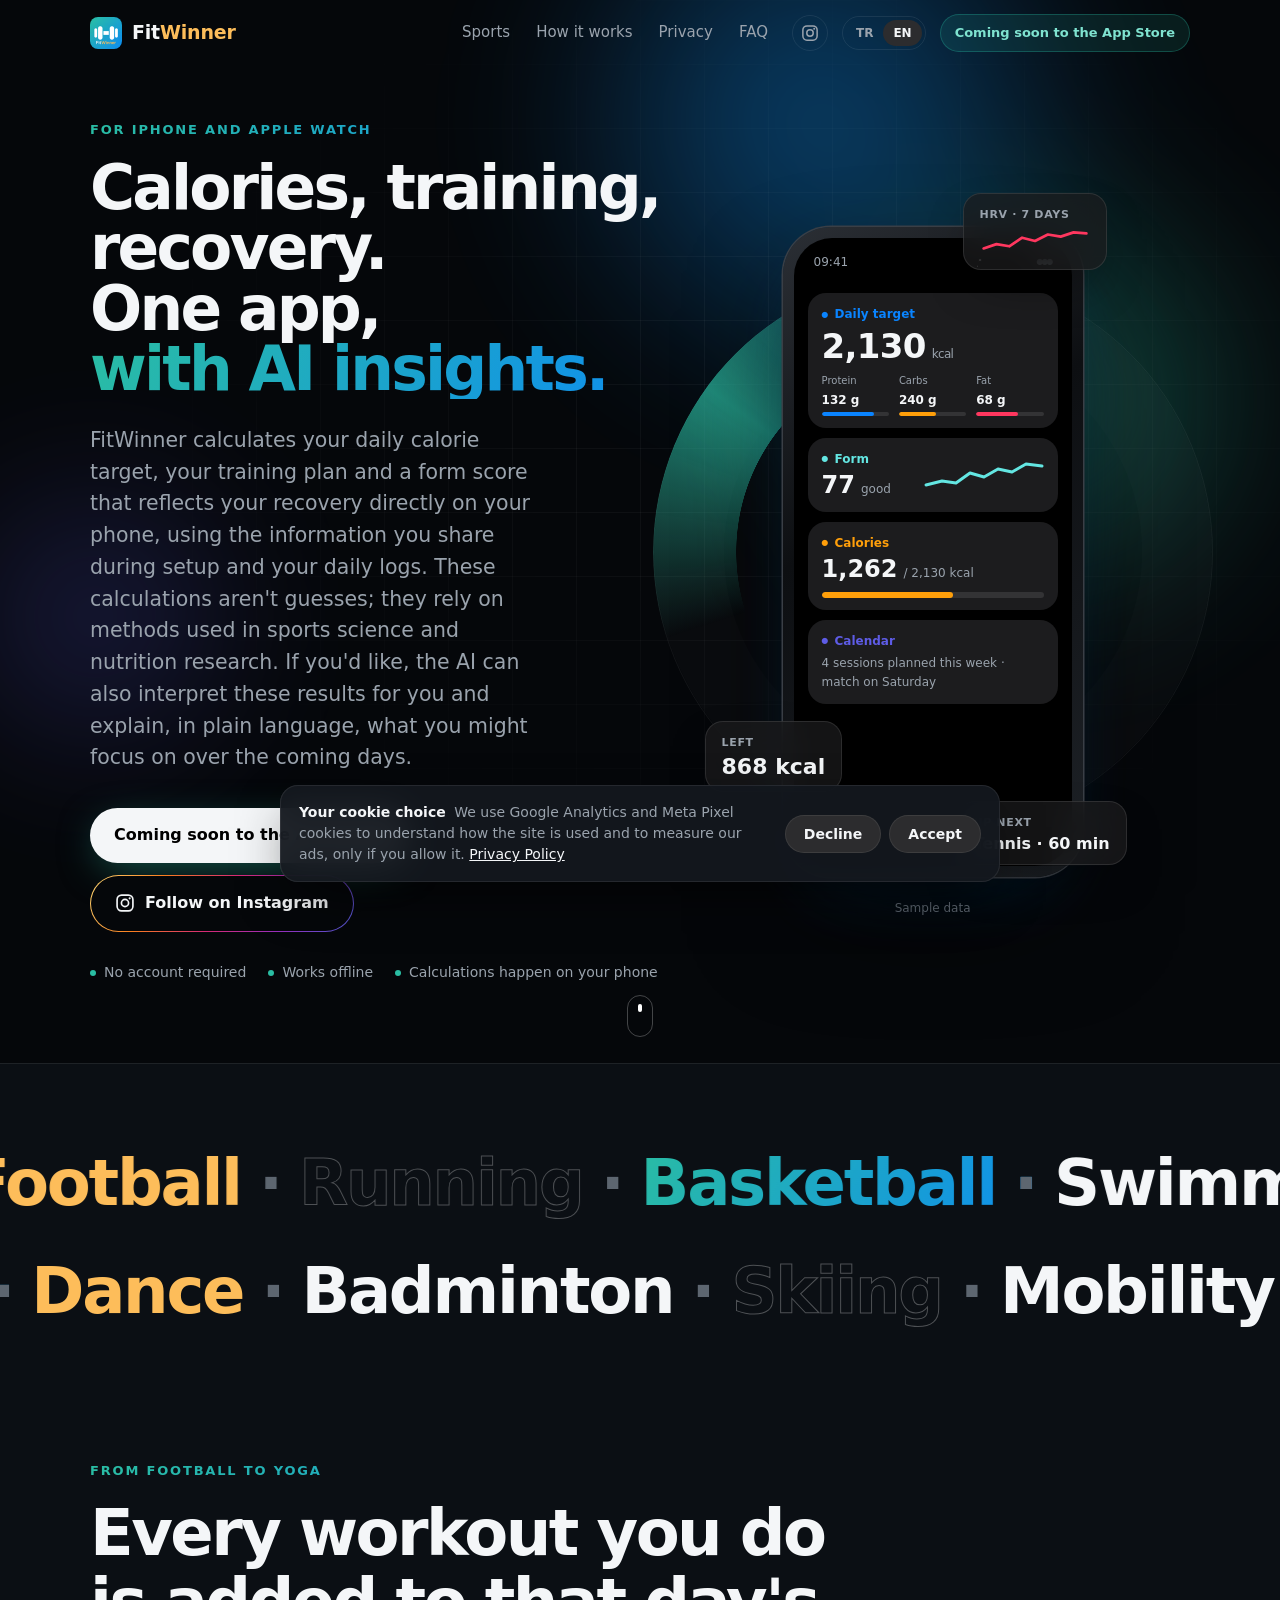
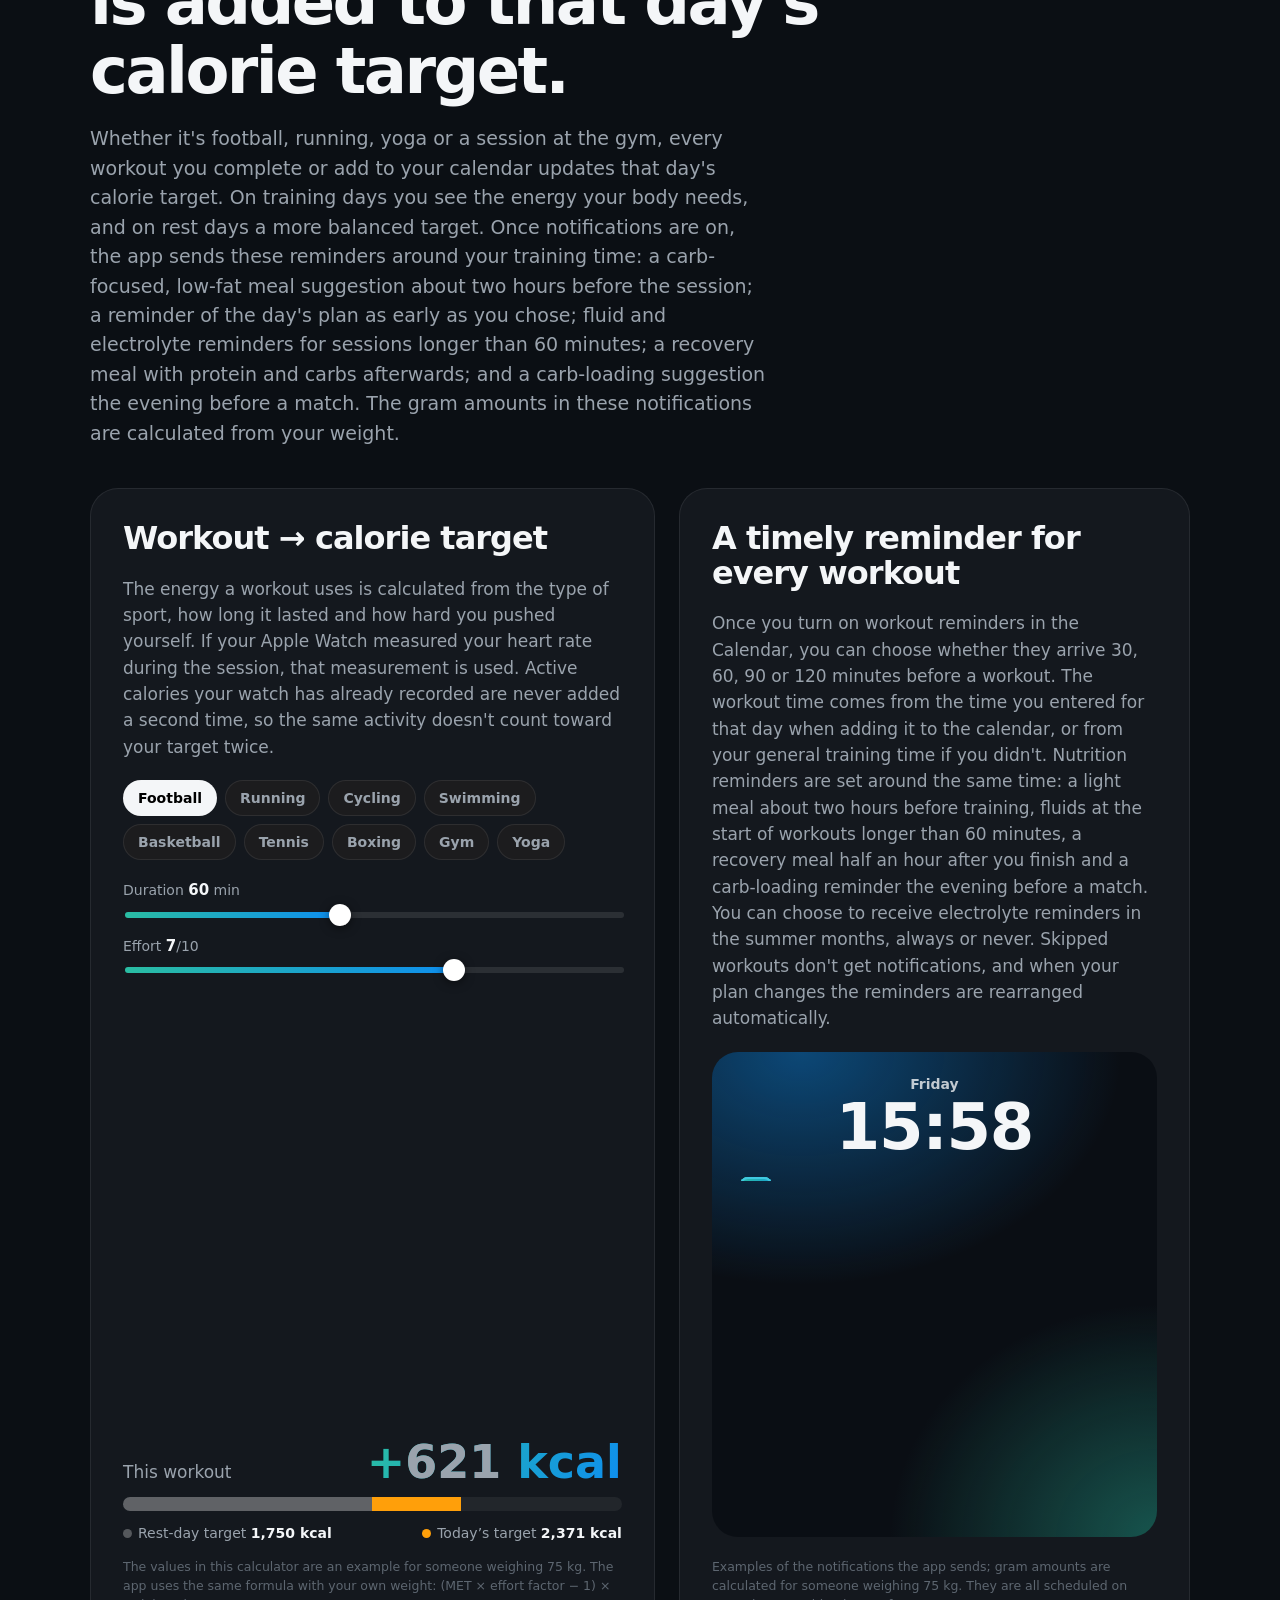
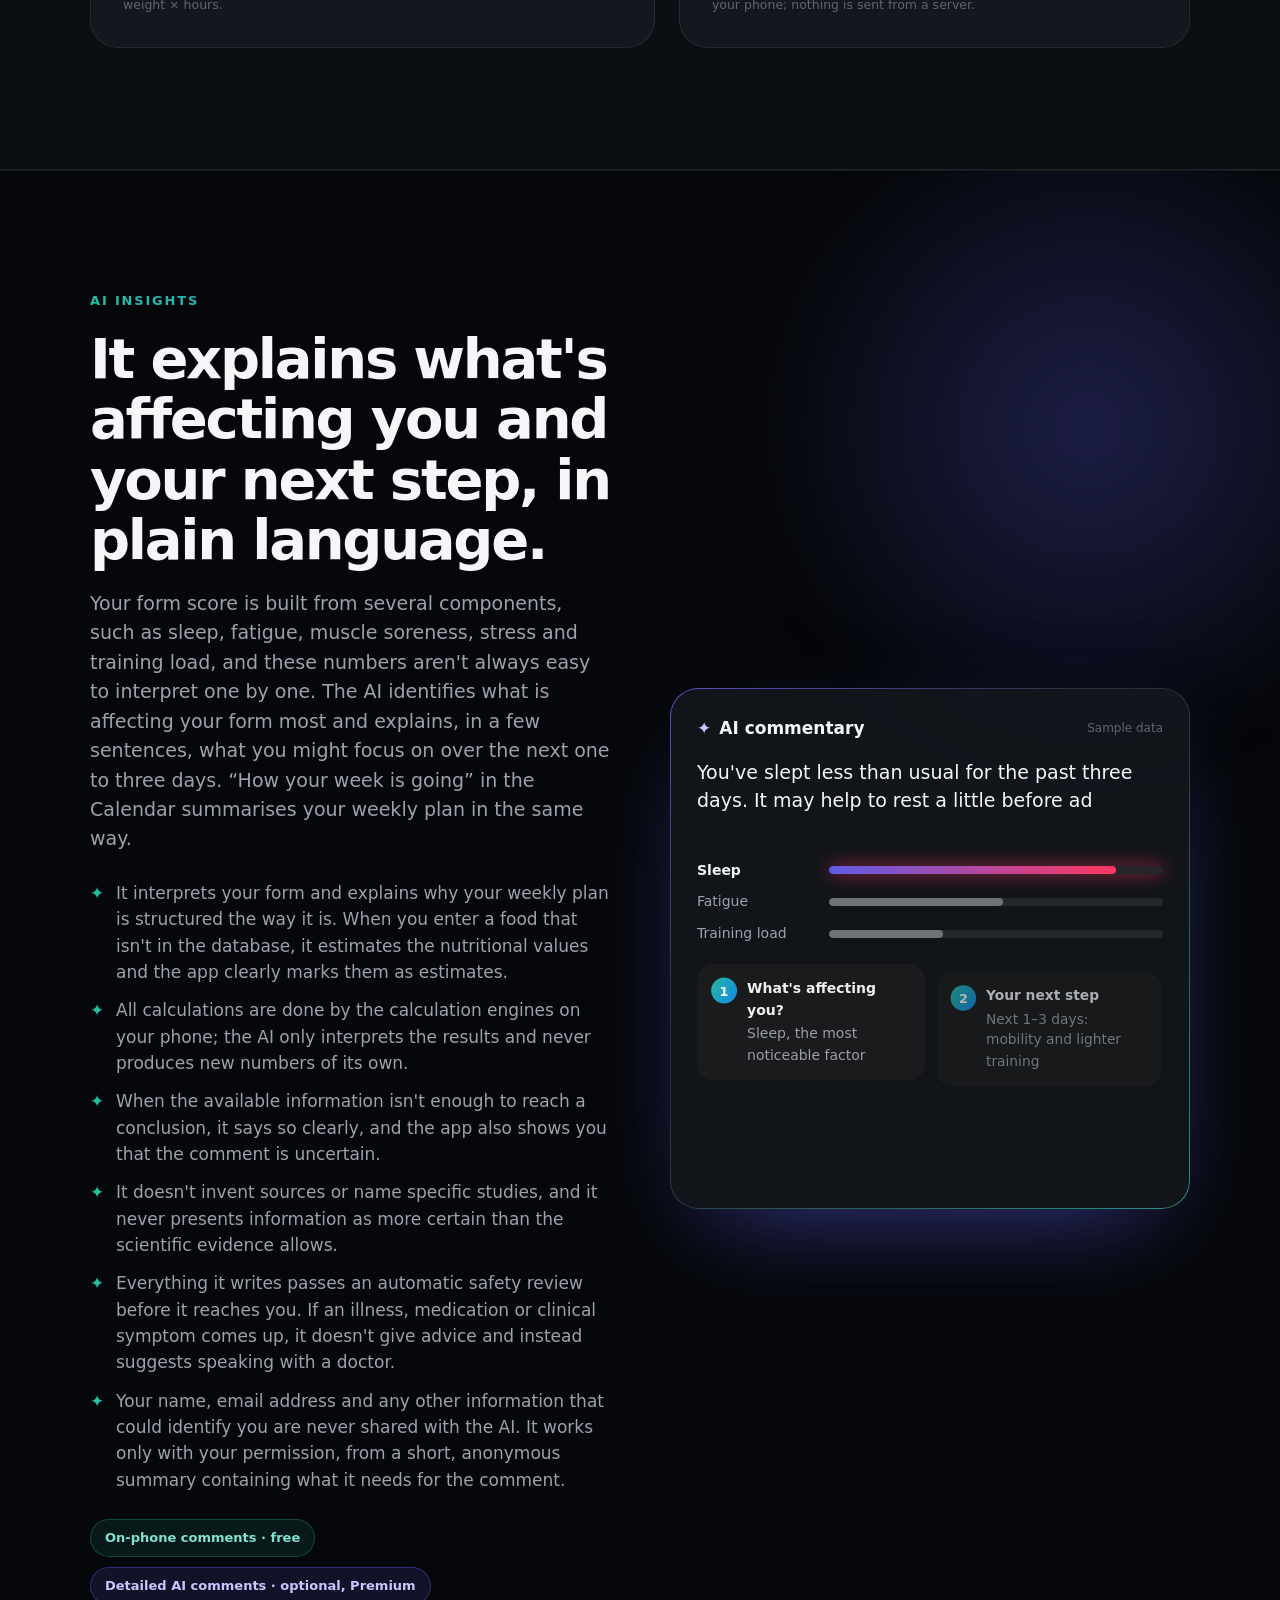
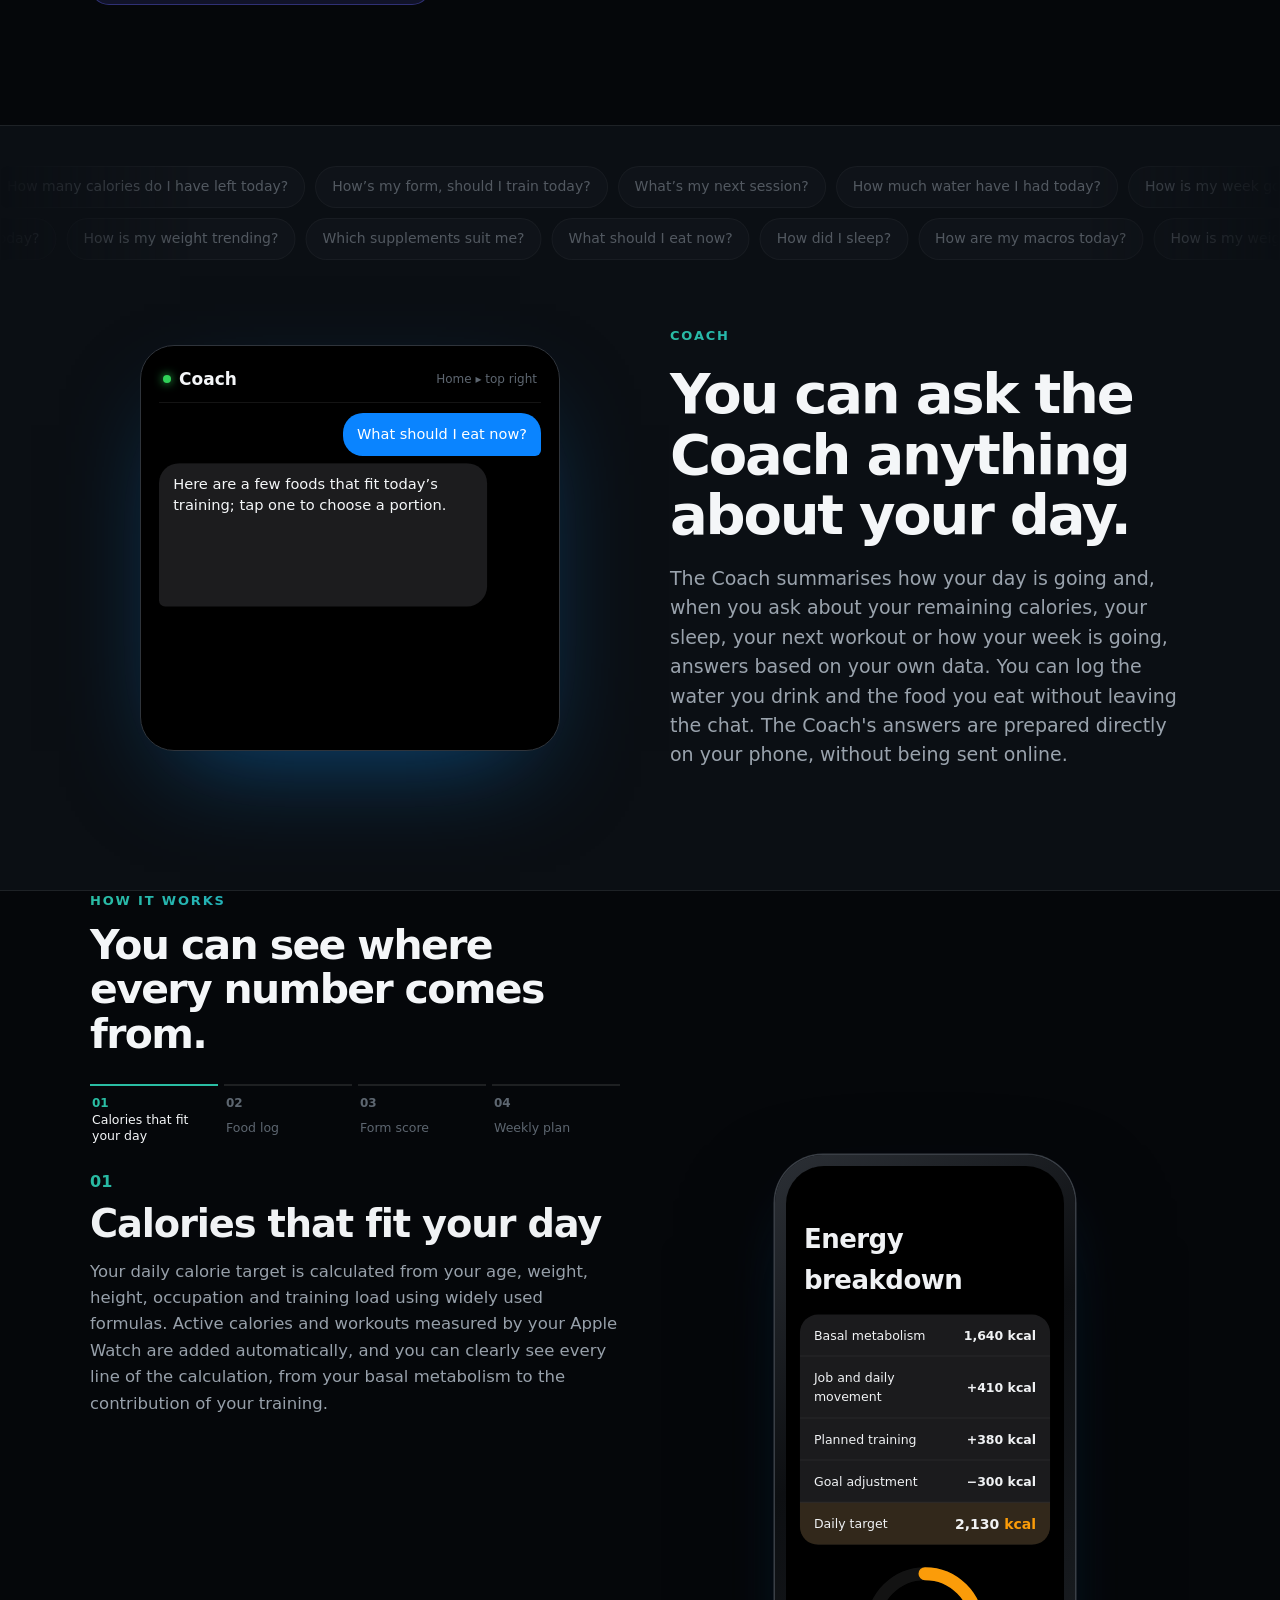
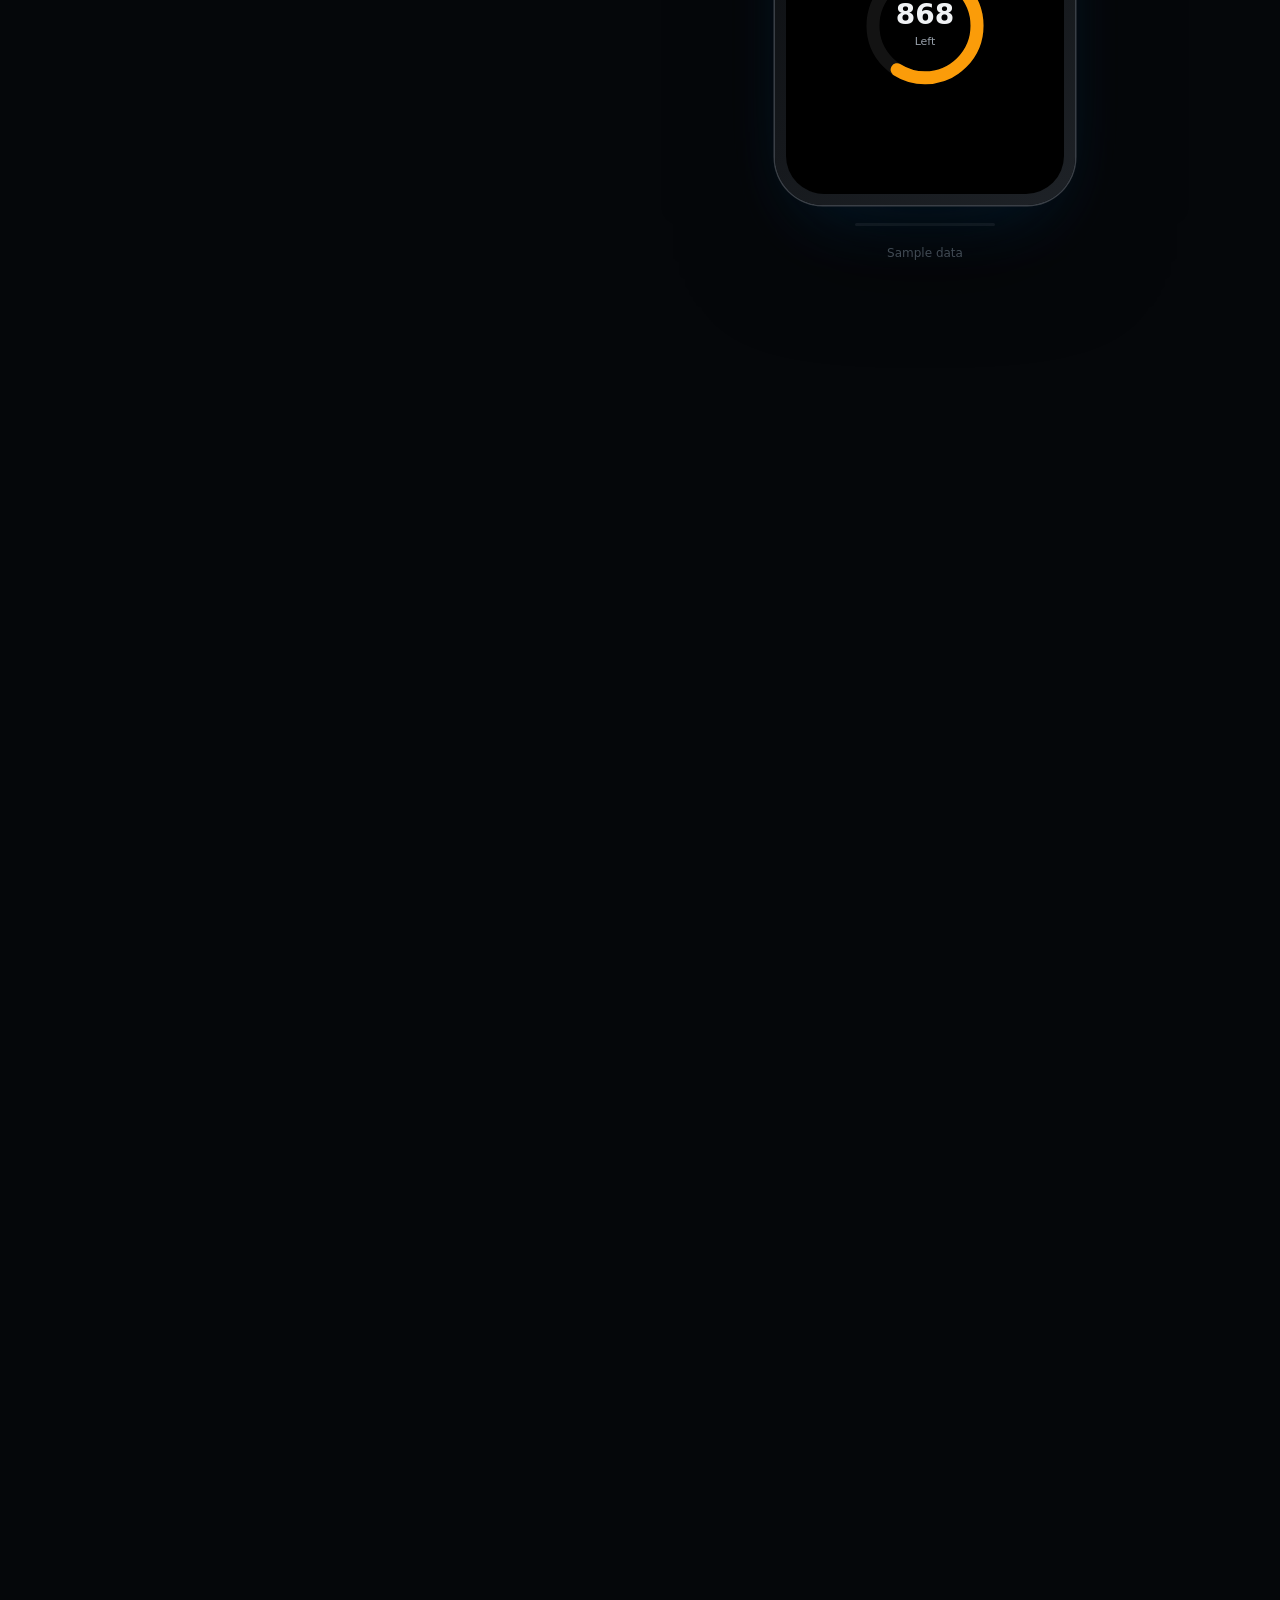
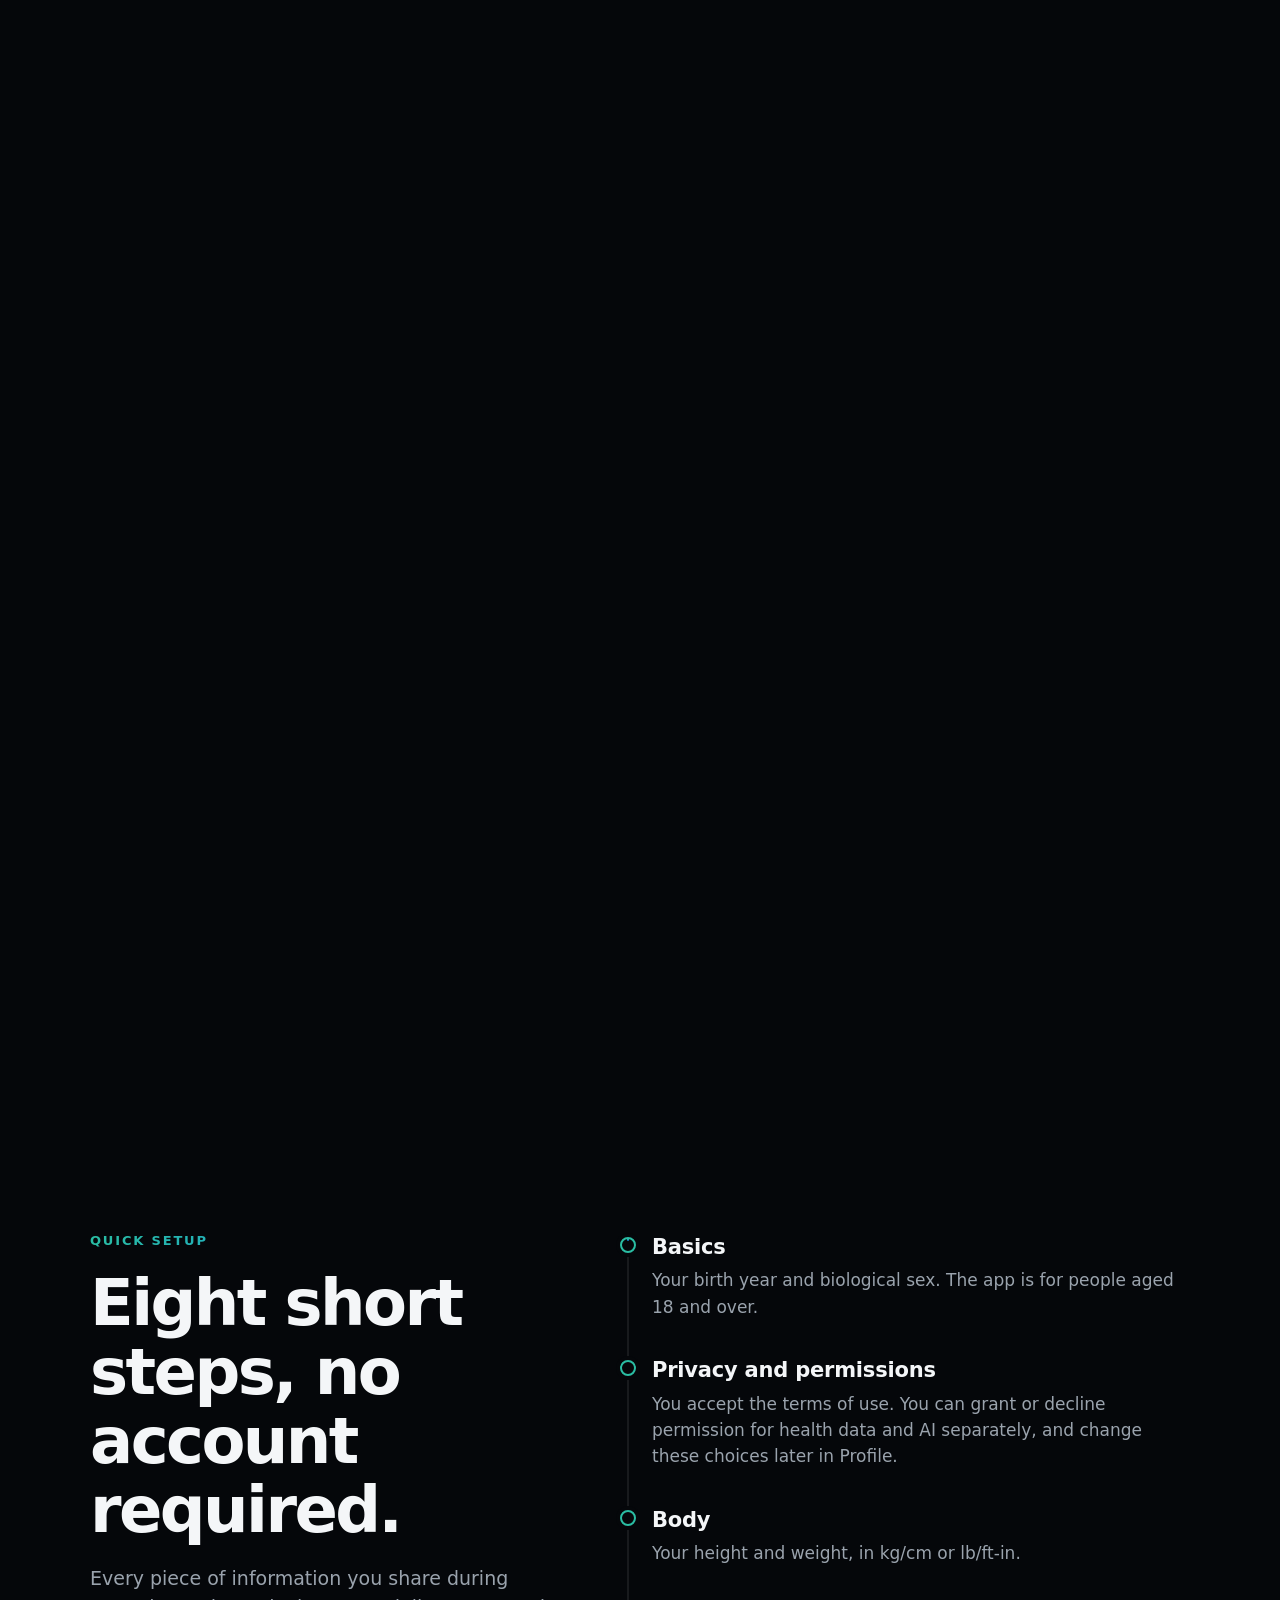
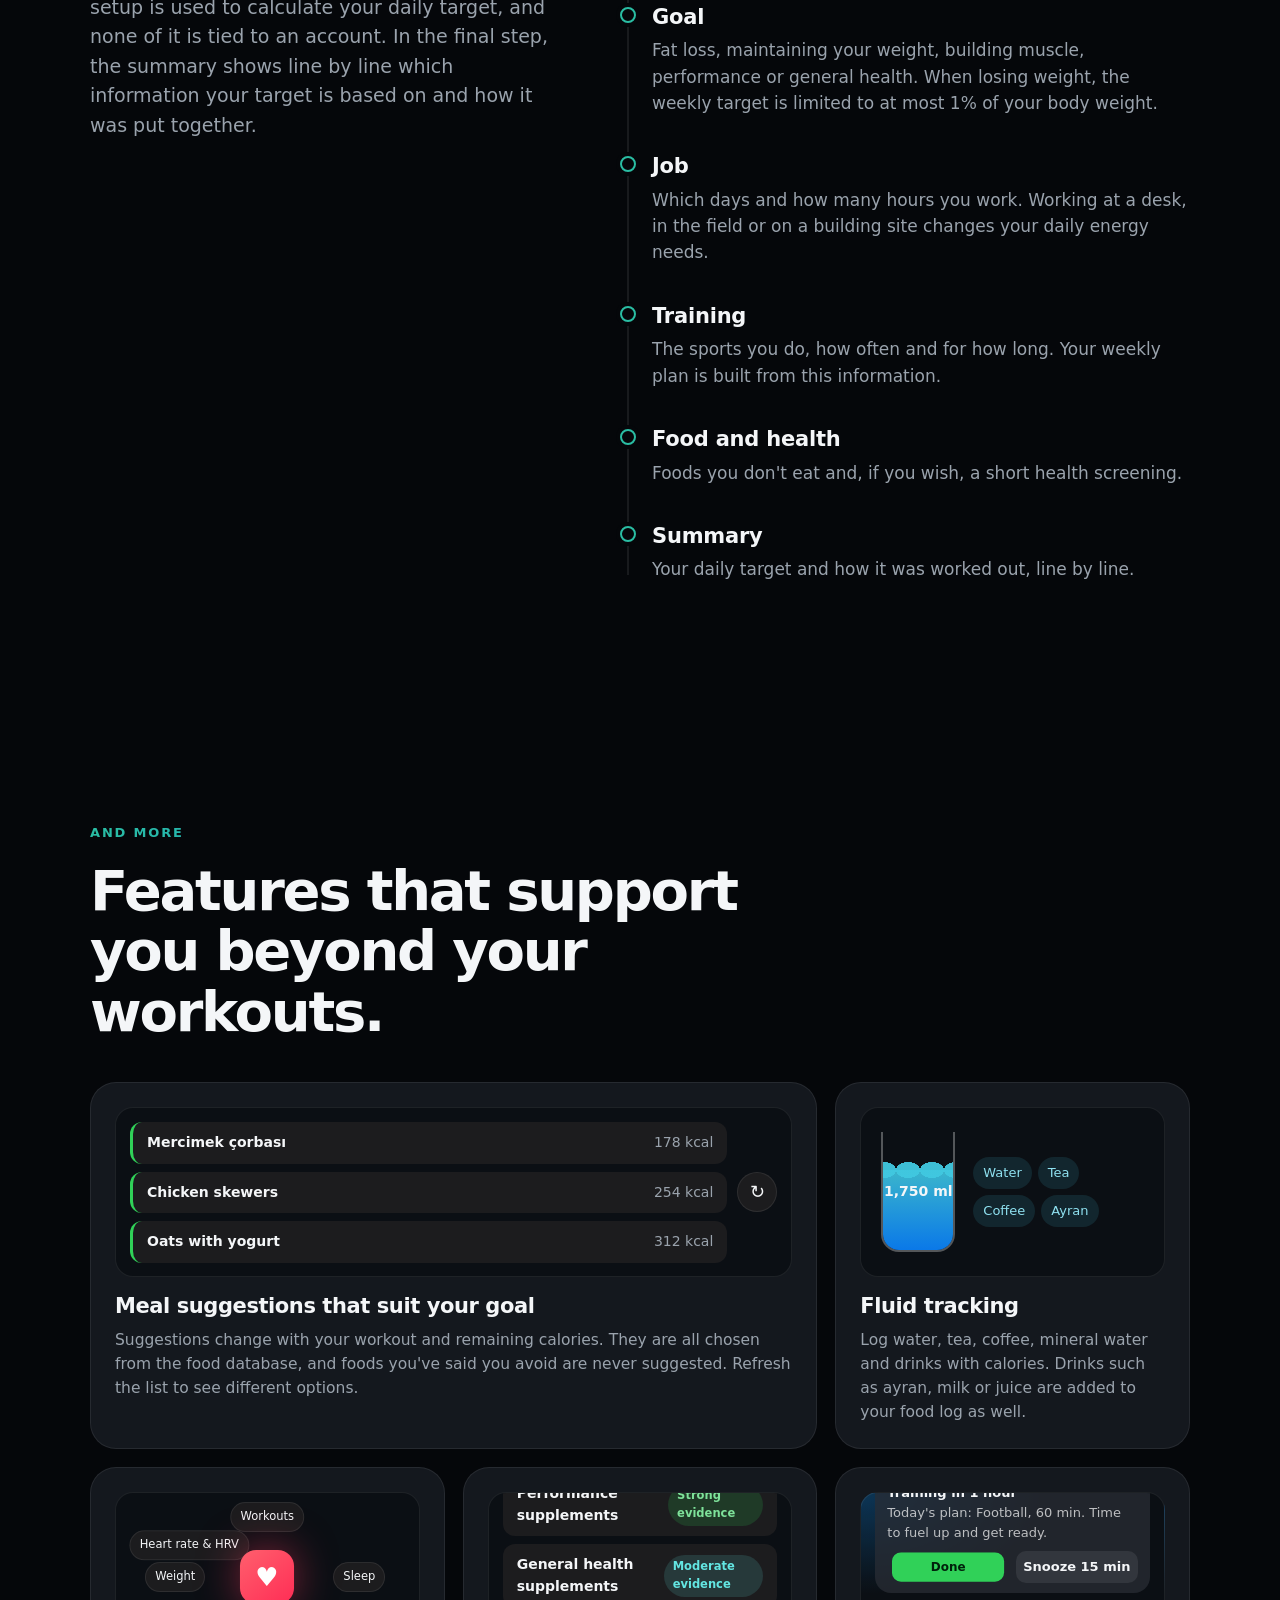
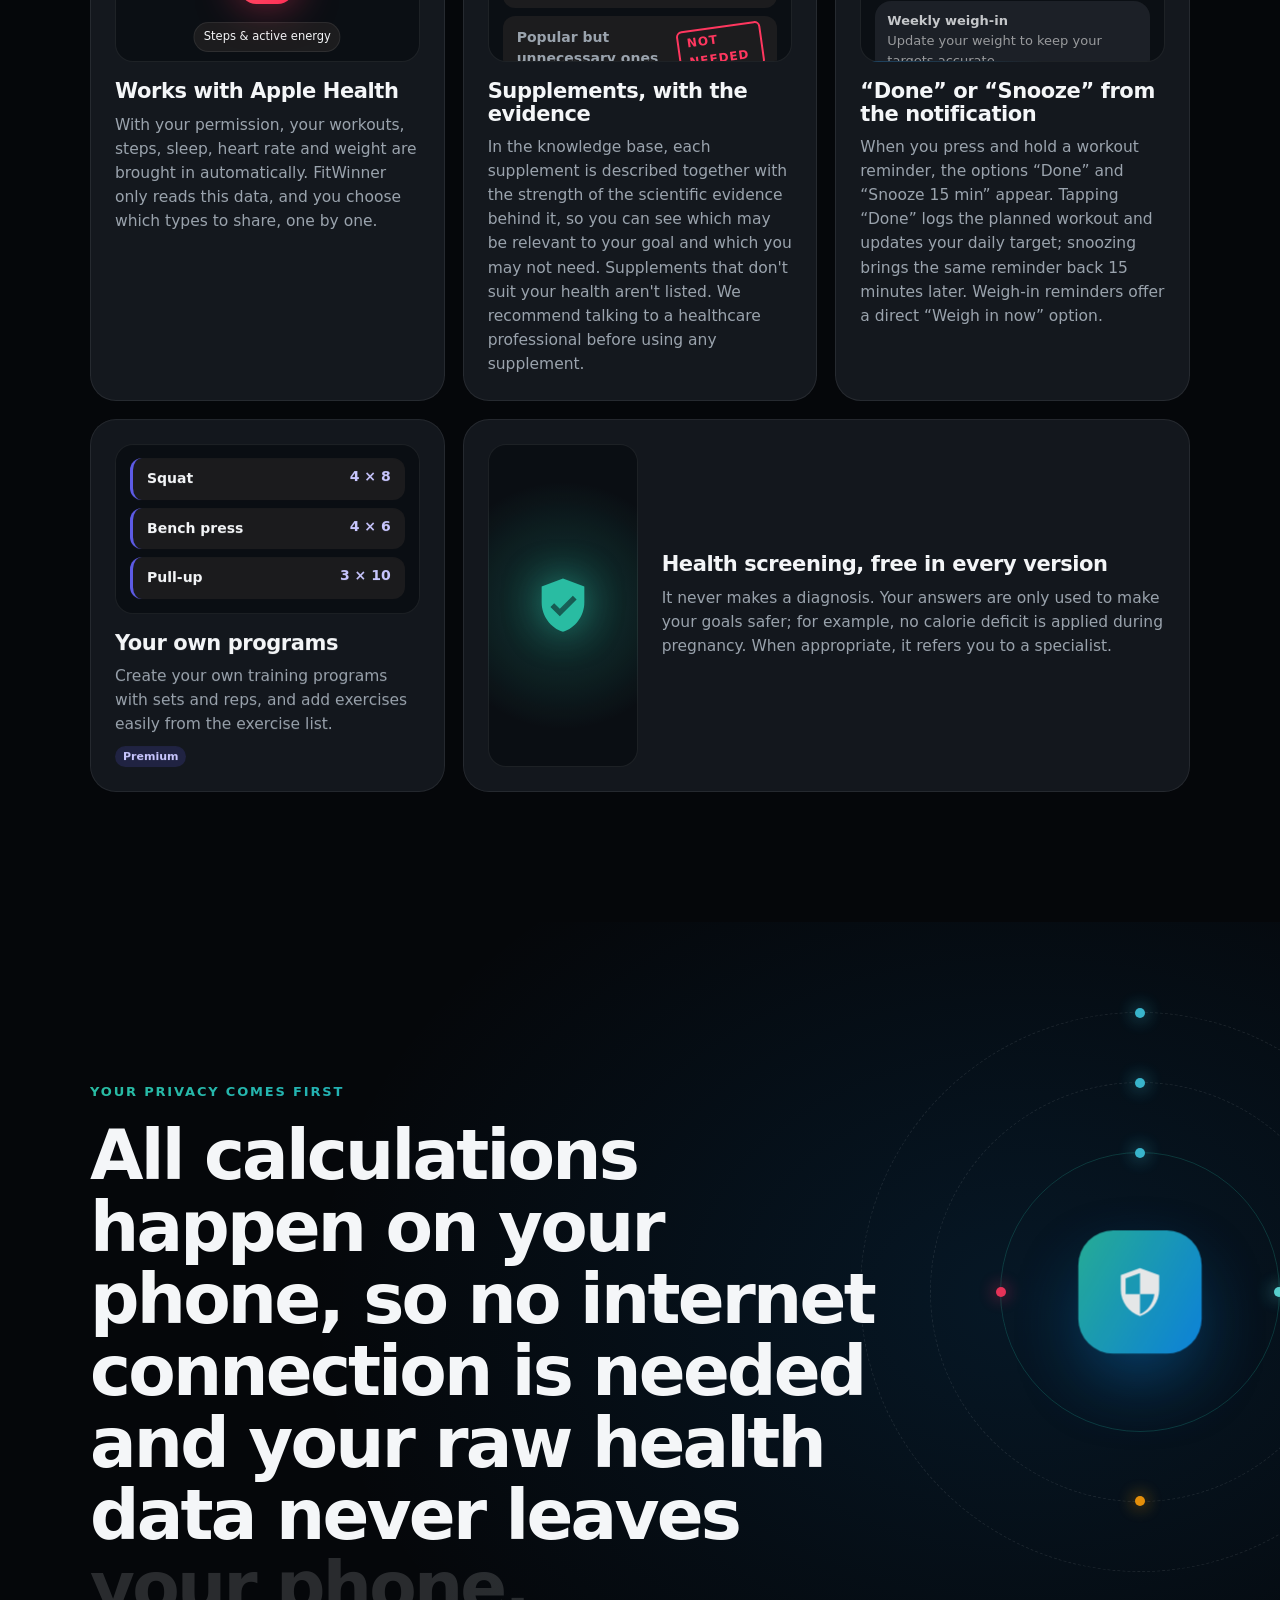
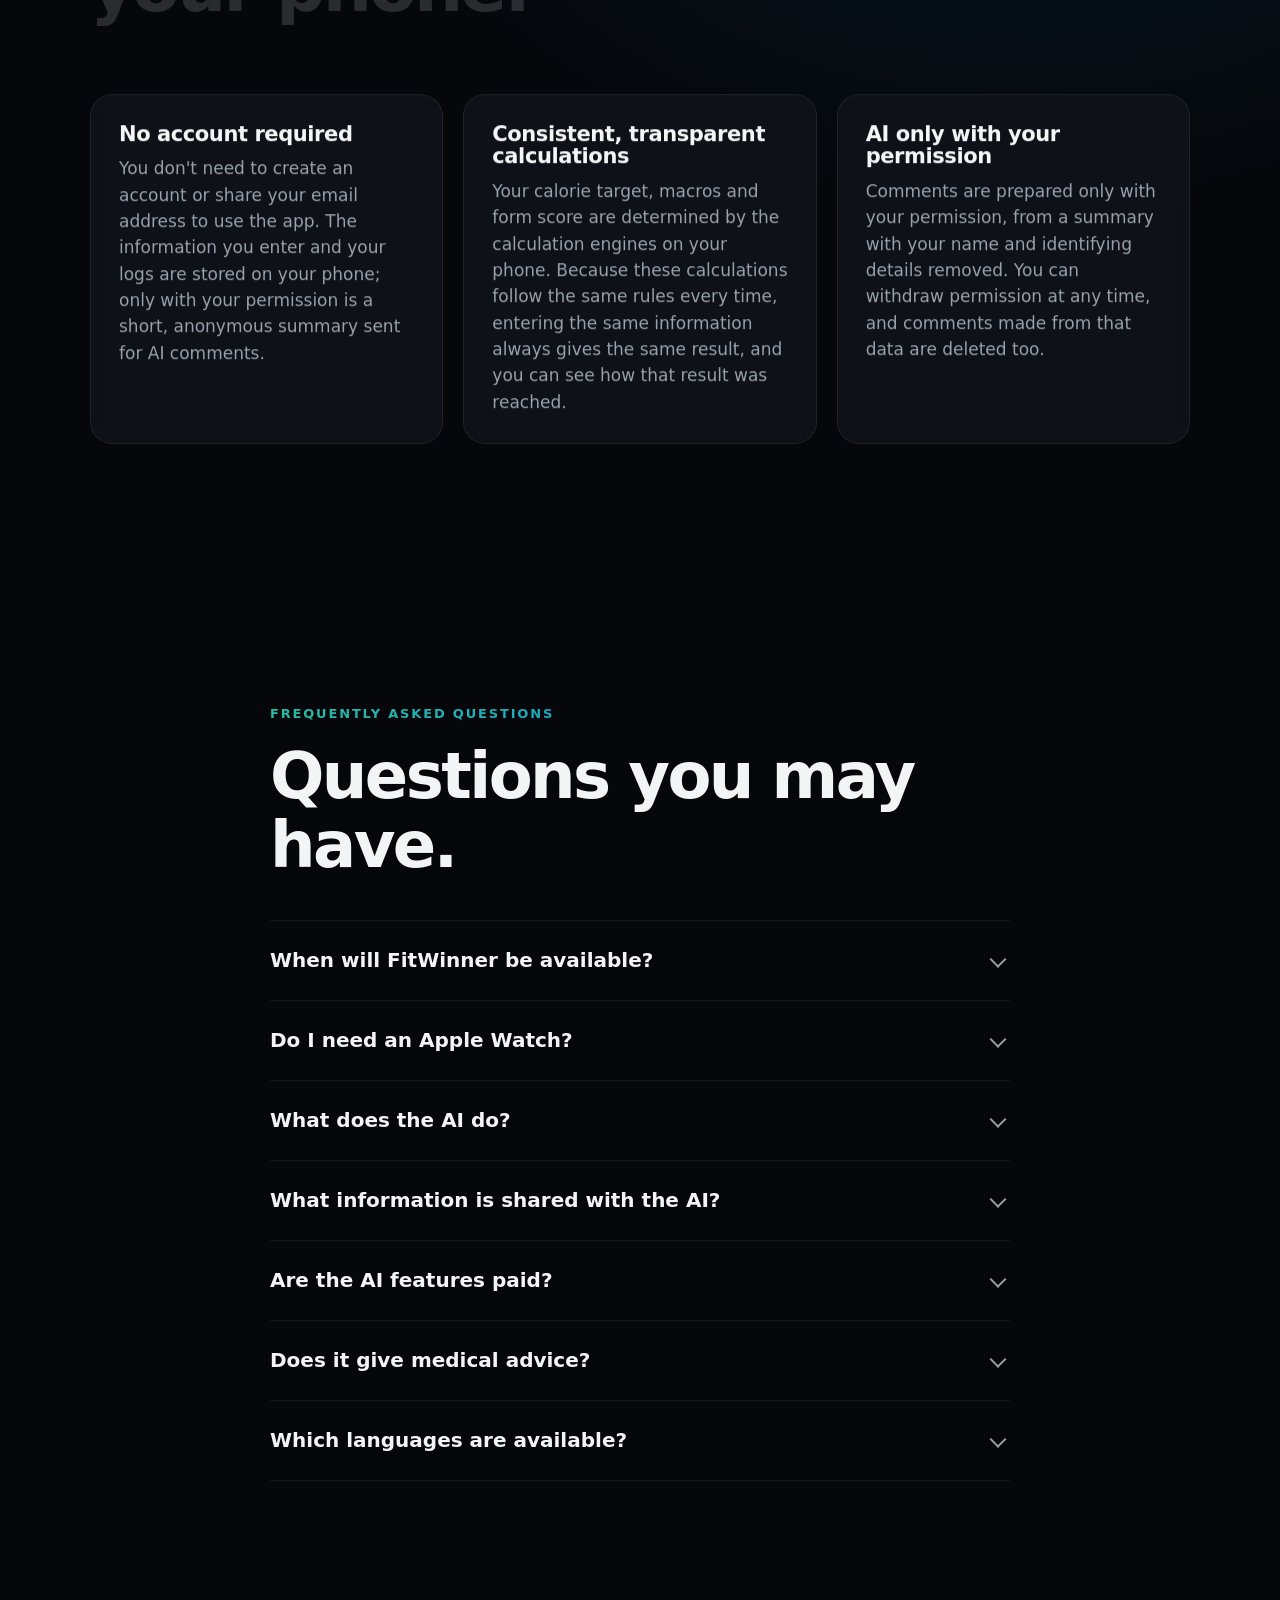
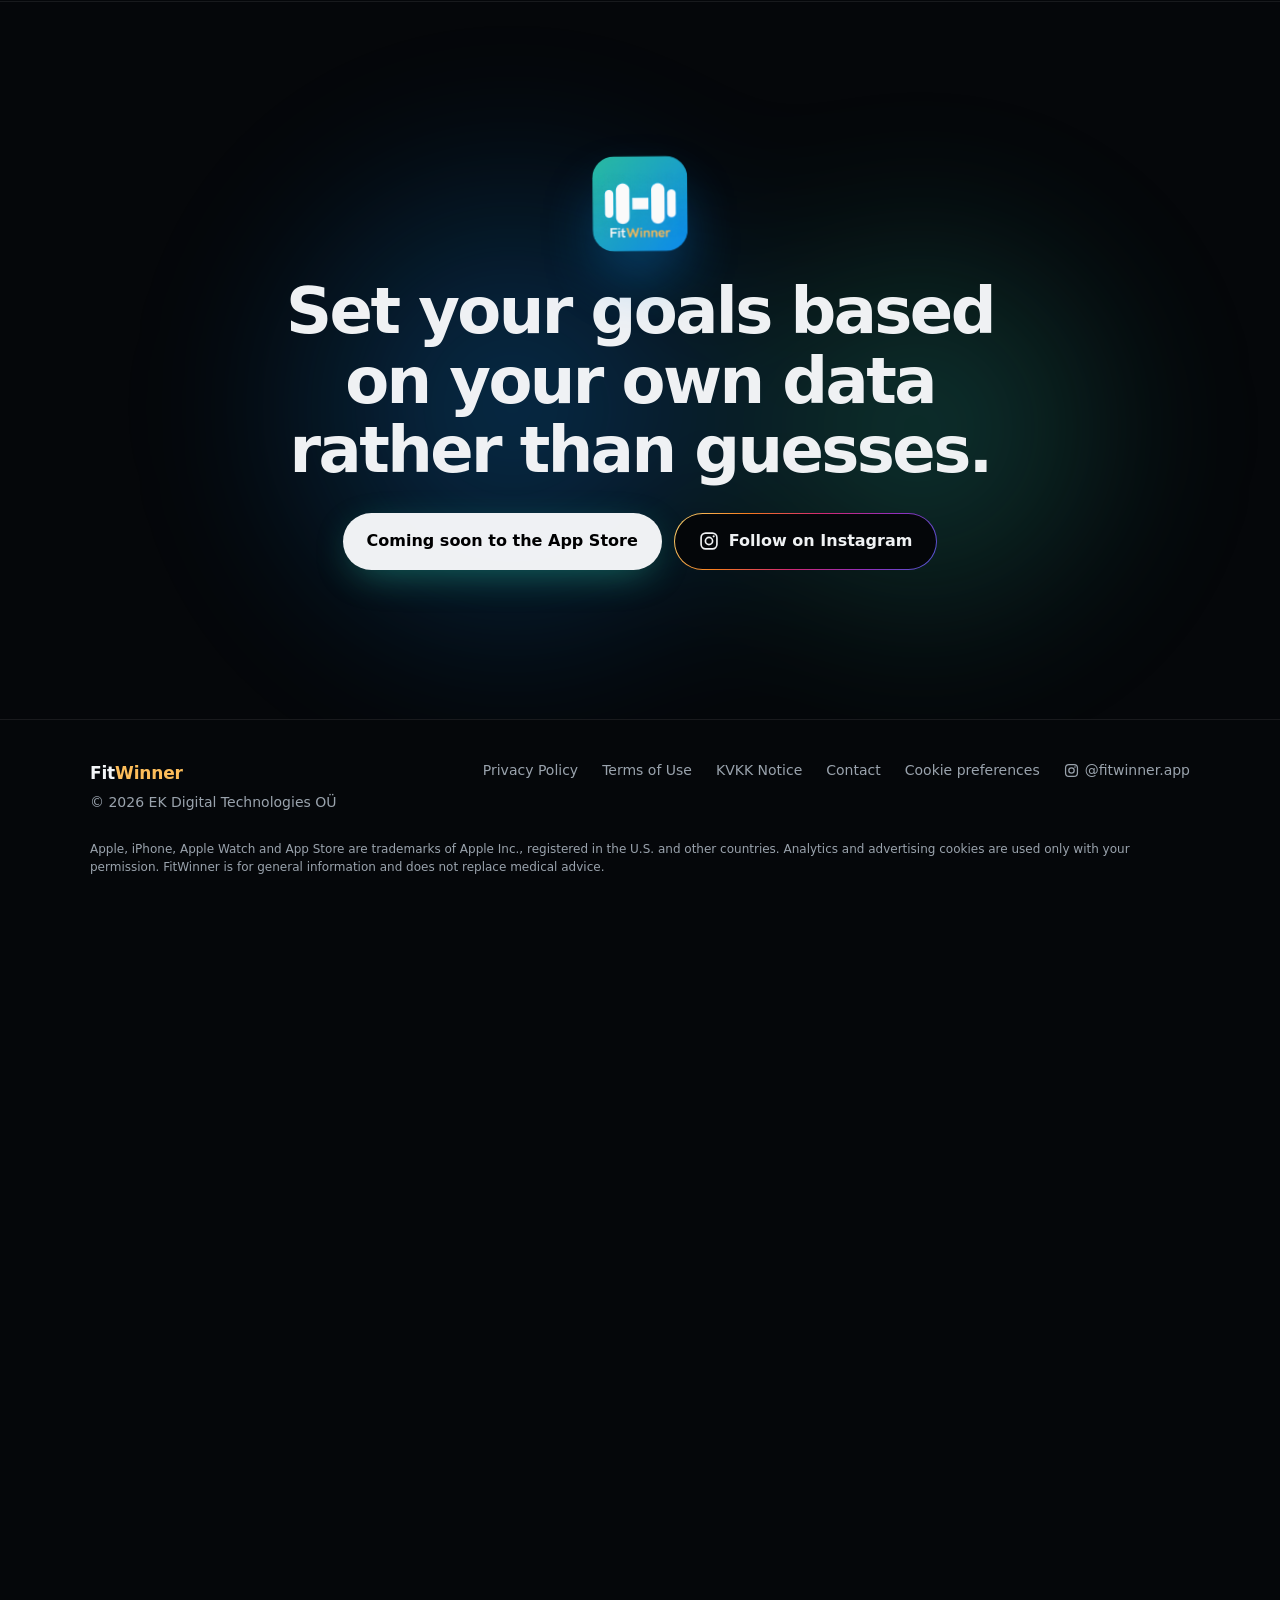
==== index.html @ 4ee219e4 "chore: önbellek etiketi 20261012b (Cloudflare eski consent.js'i tutuyordu) Co-Authored-By: Claude Op" ====
<!doctype html>
<html lang="tr">
<head>
<meta charset="utf-8">
<meta name="viewport" content="width=device-width, initial-scale=1, viewport-fit=cover">
<title>FitWinner: Kalori takibi, antrenman ve toparlanma</title>
<meta name="description" content="FitWinner; günlük kalori hedefini, antrenman planını ve form skorunu verilerinle telefonunda hesaplar. iPhone ve Apple Watch için. Yakında App Store'da.">
<meta name="facebook-domain-verification" content="930jipj8jtr2wrgf02z30uzrozu786" />
<meta name="theme-color" content="#05070a">
<meta name="color-scheme" content="dark">
<link rel="canonical" href="https://fitwinner.app/">
<link rel="alternate" hreflang="tr" href="https://fitwinner.app/">
<link rel="alternate" hreflang="en" href="https://fitwinner.app/en/">
<link rel="alternate" hreflang="x-default" href="https://fitwinner.app/">
<link rel="icon" type="image/png" href="assets/img/favicon-64.png?v=y1">
<link rel="apple-touch-icon" href="assets/img/apple-touch-icon.png?v=y1">
<meta property="og:type" content="website">
<meta property="og:site_name" content="FitWinner">
<meta property="og:locale" content="tr_TR">
<meta property="og:locale:alternate" content="en_US">
<meta property="og:url" content="https://fitwinner.app/">
<meta property="og:title" content="FitWinner: Kalori takibi, antrenman ve toparlanma">
<meta property="og:description" content="Günlük kalori hedefin, antrenman planın ve form skorun, paylaştığın bilgilere ve günlük kayıtlarına dayanarak doğrudan telefonunda hesaplanır. Dilersen yapay zekâ sonuçları senin için sade bir dille yorumlar.">
<meta property="og:image" content="https://fitwinner.app/assets/img/og-tr-1200x630-c.jpg">
<meta property="og:image:secure_url" content="https://fitwinner.app/assets/img/og-tr-1200x630-c.jpg">
<meta property="og:image:type" content="image/jpeg">
<meta property="og:image:width" content="1200">
<meta property="og:image:height" content="630">
<meta property="og:image:alt" content="FitWinner: Kalori, antrenman ve toparlanma. Tek yerde. Telefon ekranında günlük kalori hedefi, form skoru ve kalori kartları.">
<meta name="twitter:card" content="summary_large_image">
<meta name="twitter:title" content="FitWinner: Kalori takibi, antrenman ve toparlanma">
<meta name="twitter:description" content="Günlük kalori hedefin, antrenman planın ve form skorun, paylaştığın bilgilere ve günlük kayıtlarına dayanarak doğrudan telefonunda hesaplanır. Dilersen yapay zekâ sonuçları senin için sade bir dille yorumlar.">
<meta name="twitter:image" content="https://fitwinner.app/assets/img/og-tr-1200x630-c.jpg">
<link rel="stylesheet" href="assets/css/site.css?v=20261012b">
<script>if(!document.documentElement.dataset.lang&&/[?&]lang=en(&|$)/.test(location.search))location.replace('/en/'+location.hash);document.documentElement.classList.add('js')</script>
<script src="assets/vendor/gsap.min.js" defer></script>
<script src="assets/vendor/ScrollTrigger.min.js" defer></script>
<script src="assets/js/i18n.js?v=20261012b" defer></script>
<script src="assets/js/site.js?v=20261012b" defer></script>
<script src="assets/js/consent.js?v=20261012b" defer></script>
<script type="application/ld+json" id="ld">{"@context":"https://schema.org","@graph":[{"@type":"Organization","@id":"https://fitwinner.app/#org","name":"EK Digital Technologies OÜ","email":"enis@ekdigital.tech"},{"@type":"WebSite","@id":"https://fitwinner.app/#website","url":"https://fitwinner.app/","name":"FitWinner","inLanguage":["tr","en"],"publisher":{"@id":"https://fitwinner.app/#org"}},{"@type":"MobileApplication","@id":"https://fitwinner.app/#app","name":"FitWinner","url":"https://fitwinner.app/","description":"FitWinner; günlük kalori hedefini, antrenman planını ve form skorunu verilerinle telefonunda hesaplar. iPhone ve Apple Watch için. Yakında App Store'da.","operatingSystem":"iOS","applicationCategory":"HealthApplication","availableOnDevice":["iPhone","Apple Watch"],"image":"https://fitwinner.app/assets/img/icon-512.png","sameAs":["https://www.instagram.com/fitwinner.app/"],"offers":{"@type":"Offer","price":"0","priceCurrency":"TRY"},"publisher":{"@id":"https://fitwinner.app/#org"}},{"@type":"WebPage","@id":"https://fitwinner.app/#page","url":"https://fitwinner.app/","name":"FitWinner: Kalori takibi, antrenman ve toparlanma","inLanguage":"tr","isPartOf":{"@id":"https://fitwinner.app/#website"},"about":{"@id":"https://fitwinner.app/#app"}},{"@type":"FAQPage","@id":"https://fitwinner.app/#faq","inLanguage":"tr","isPartOf":{"@id":"https://fitwinner.app/#page"},"mainEntity":[{"@type":"Question","name":"FitWinner ne zaman yayınlanacak?","acceptedAnswer":{"@type":"Answer","text":"FitWinner şu anda kapalı beta testinde. App Store'da yayınlandığında bu sayfada duyuracağız."}},{"@type":"Question","name":"Apple Watch gerekli mi?","acceptedAnswer":{"@type":"Answer","text":"Hayır, gerekli değil. Kalori takibi, yemek kaydı ve antrenman planı saat olmadan da kullanılabilir. Apple Watch ya da Apple Sağlık'ı bağladığında dinlenme nabzın, HRV değerin ve uykun da form skoruna dahil edilir."}},{"@type":"Question","name":"Yapay zekâ ne yapar?","acceptedAnswer":{"@type":"Answer","text":"Yalnızca izin verdiğinde, form skorunu ve planını kısa notlarla yorumlar; veritabanında bulunmayan yemeklerin değerlerini de tahmin eder. Hesaplamaları yapay zekâ yapmaz; kalori hedefin, makroların ve form skorun telefonundaki hesaplamalardan gelir."}},{"@type":"Question","name":"Yapay zekâya hangi bilgilerim iletilir?","acceptedAnswer":{"@type":"Answer","text":"Adın, e-posta adresin ya da hesap bilgilerin iletilmez; uygulamada hesap zaten bulunmaz. İzin verdiğinde, yorum için gereken kısa ve kimliksiz bir özet gönderilir; örneğin antrenman türü ve süresi ile son günlerin form skorları. İznini geri aldığında bu verilerden hazırlanan yorumlar da silinir."}},{"@type":"Question","name":"Yapay zekâ özellikleri ücretli mi?","acceptedAnswer":{"@type":"Answer","text":"Telefonda hazırlanan yorumlar ücretsizdir. Ayrıntılı yapay zekâ yorumu, plan açıklaması ve yemek tahmini Premium kapsamındadır; hepsi isteğe bağlıdır."}},{"@type":"Question","name":"Tıbbi tavsiye verir mi?","acceptedAnswer":{"@type":"Answer","text":"Hayır. FitWinner 18 yaş ve üzeri kullanıcılar içindir. Tıbbi bir cihaz değildir; teşhis koymaz ve tedavi önermez. Bir sağlık durumun varsa hedeflerini doktorunla konuşmanı öneririz."}},{"@type":"Question","name":"Hangi dillerde kullanılabilir?","acceptedAnswer":{"@type":"Answer","text":"Uygulama 11 dilde kullanılabilir: Türkçe, İngilizce, Fransızca, Felemenkçe, İspanyolca, İtalyanca, Portekizce, Lehçe, Yunanca, Çekçe ve Estonca. Bu site şimdilik Türkçe ve İngilizce olarak hazırlanmıştır."}}]}]}</script>
</head>
<body>
<a class="skip" href="#main" data-i18n="skip">İçeriğe geç</a>

<header class="nav" id="top">
  <div class="nav-inner">
    <a class="brand" href="#top" aria-label="FitWinner">
      <img class="brand-mark" src="assets/img/favicon-64.png?v=y1" width="32" height="32" alt="">
      <span>Fit<b>Winner</b></span>
    </a>
    <nav class="nav-links" aria-label="Sayfa">
      <a href="#sports" data-i18n="nav.sports">Sporlar</a>
      <a href="#how" data-i18n="nav.how">Nasıl çalışır</a>
      <a href="#privacy" data-i18n="nav.privacy">Gizlilik</a>
      <a href="#faq" data-i18n="nav.faq">SSS</a>
    </nav>
    <div class="nav-end">
      <a class="ig" href="https://www.instagram.com/fitwinner.app/" target="_blank" rel="noopener" aria-label="Instagram: @fitwinner.app"><svg viewBox="0 0 24 24" aria-hidden="true"><rect x="2.5" y="2.5" width="19" height="19" rx="5.5" fill="none" stroke="currentColor" stroke-width="2"/><circle cx="12" cy="12" r="4.3" fill="none" stroke="currentColor" stroke-width="2"/><circle cx="17.6" cy="6.4" r="1.3" fill="currentColor"/></svg></a>
      <div class="lang" role="group" aria-label="Dil / Language">
        <button type="button" data-lang="tr" aria-pressed="true">TR</button>
        <button type="button" data-lang="en" aria-pressed="false">EN</button>
      </div>
      <span class="pill pill-soon" data-i18n="soon">Yakında App Store'da</span>
    </div>
  </div>
</header>

<main id="main">

<!-- HERO -->
<section class="hero" aria-labelledby="hero-title">
  <div class="aurora" aria-hidden="true"><i class="a1"></i><i class="a2"></i><i class="a3"></i></div>
  <div class="grid-bg" aria-hidden="true"></div>
  <div class="wrap hero-inner">
    <div class="hero-copy">
      <p class="eyebrow" data-anim="intro" data-i18n="hero.eyebrow">iPhone ve Apple Watch için</p>
      <h1 id="hero-title" class="hero-title" data-anim="intro">
        <span class="line" data-i18n="hero.t1">Kalori, antrenman,</span>
        <span class="line" data-i18n="hero.t2">toparlanma.</span>
        <span class="line" data-i18n="hero.t3">Tek uygulamada,</span>
        <span class="line grad" data-i18n="hero.t4">yapay zekâ analiziyle.</span>
      </h1>
      <p class="lede" data-anim="intro" data-i18n="hero.lede">FitWinner; günlük kalori hedefini, antrenman planını ve toparlanmanı gösteren form skorunu, kurulumda paylaştığın bilgilere ve günlük kayıtlarına dayanarak doğrudan telefonunda hesaplar. Bu hesaplamalar tahmine değil, spor bilimi ve beslenme araştırmalarında kullanılan yöntemlere dayanır. Dilersen yapay zekâ da bu sonuçları senin için yorumlar ve önümüzdeki günlerde nelere odaklanabileceğini sade bir dille anlatır.</p>
      <div class="hero-cta" data-anim="intro">
        <span class="btn btn-primary" aria-disabled="true">
          <span data-i18n="soon">Yakında App Store'da</span>
        </span>
        <a class="btn btn-ig" href="https://www.instagram.com/fitwinner.app/" target="_blank" rel="noopener"><svg viewBox="0 0 24 24" aria-hidden="true"><rect x="2.5" y="2.5" width="19" height="19" rx="5.5" fill="none" stroke="currentColor" stroke-width="2"/><circle cx="12" cy="12" r="4.3" fill="none" stroke="currentColor" stroke-width="2"/><circle cx="17.6" cy="6.4" r="1.3" fill="currentColor"/></svg><span data-i18n="igbtn">Instagram'da takip et</span></a>
      </div>
      <ul class="hero-facts" data-anim="intro">
        <li data-i18n="hero.f1">Hesap açmadan kullanabilirsin</li>
        <li data-i18n="hero.f2">İnternet olmadan da çalışır</li>
        <li data-i18n="hero.f3">Hesaplamalar telefonunda yapılır</li>
      </ul>
    </div>

    <div class="hero-stage" aria-hidden="true">
      <div class="stage-tilt">
        <div class="ring-deco" data-depth="-0.15"></div>
        <div class="phone hero-phone" data-depth="0.08">
          <div class="phone-notch"></div>
          <div class="phone-screen">
            <div class="scr scr-home">
              <div class="scr-top"><span>09:41</span><b>FitWinner</b><span class="dots">●●●</span></div>
              <div class="w">
                <div class="w-h" style="--c:var(--blue)"><span class="ico">●</span><span data-i18n="m.target">Günlük hedef</span></div>
                <div class="big"><span data-count="2130" data-format="int">2.130</span><small>kcal</small></div>
                <div class="macros">
                  <div><span data-i18n="m.protein">Protein</span><b>132 g</b><i style="--w:78%;--c:var(--blue)"></i></div>
                  <div><span data-i18n="m.carbs">Karb.</span><b>240 g</b><i style="--w:55%;--c:var(--orange)"></i></div>
                  <div><span data-i18n="m.fat">Yağ</span><b>68 g</b><i style="--w:62%;--c:var(--pink)"></i></div>
                </div>
              </div>
              <div class="w w-row">
                <div>
                  <div class="w-h" style="--c:var(--mint)"><span class="ico">●</span><span data-i18n="m.form">Form</span></div>
                  <div class="mid"><span data-count="77" data-format="int">77</span><small data-i18n="m.good">iyi</small></div>
                </div>
                <svg class="spark" viewBox="0 0 120 40"><path d="M2 30 L18 26 L32 28 L46 18 L60 22 L74 14 L88 17 L102 9 L118 11" fill="none" stroke="var(--mint)" stroke-width="3" stroke-linecap="round" stroke-linejoin="round" pathLength="1"/></svg>
              </div>
              <div class="w">
                <div class="w-h" style="--c:var(--orange)"><span class="ico">●</span><span data-i18n="m.calories">Kalori</span></div>
                <div class="mid"><span data-count="1262" data-format="int">1.262</span><small>/ <span data-count="2130" data-static>2.130</span> kcal</small></div>
                <div class="bar"><i style="--w:59%;--c:var(--orange)"></i></div>
              </div>
              <div class="w">
                <div class="w-h" style="--c:var(--indigo)"><span class="ico">●</span><span data-i18n="m.calendar">Takvim</span></div>
                <p class="w-p" data-i18n="m.week">Bu hafta 4 seans planlı · Cumartesi maç</p>
              </div>
            </div>
          </div>
        </div>
        <div class="float-card fc-1" data-depth="0.35">
          <span class="fc-k" data-i18n="fc.left">Kalan</span>
          <span class="fc-v"><span data-count="868" data-format="int">868</span> kcal</span>
        </div>
        <div class="float-card fc-2" data-depth="0.55">
          <span class="fc-k" data-i18n="fc.hrv">HRV · 7 gün</span>
          <svg viewBox="0 0 100 28" class="fc-spark"><path d="M2 20 L14 16 L26 18 L38 10 L50 13 L62 7 L74 9 L86 5 L98 6" fill="none" stroke="var(--pink)" stroke-width="2.5" stroke-linecap="round" stroke-linejoin="round"/></svg>
        </div>
        <div class="float-card fc-3" data-depth="0.25">
          <span class="fc-k" data-i18n="fc.next">Sıradaki</span>
          <span class="fc-v small" data-i18n="fc.session">Tenis · 60 dk</span>
        </div>
      </div>
      <p class="stage-note" data-i18n="hero.sample">Örnek veriler</p>
    </div>
  </div>
  <a class="scroll-cue" href="#how" aria-hidden="true" tabindex="-1"><span></span></a>
</section>

<!-- SPORTS: marquee + per-session energy + per-session notifications -->
<section class="sports" id="sports" aria-labelledby="sports-title">
  <div class="marquee" aria-hidden="true">
    <div class="mq-row" data-dir="-1">
      <div class="mq-track">
        <span class="c-y" data-i18n="sp.football">Futbol</span><span class="c-o" data-i18n="sp.running">Koşu</span><span class="c-g" data-i18n="sp.basketball">Basketbol</span><span class="c-w" data-i18n="sp.swimming">Yüzme</span><span class="c-o" data-i18n="sp.tennis">Tenis</span><span class="c-y" data-i18n="sp.cycling">Bisiklet</span><span class="c-g" data-i18n="sp.boxing">Boks</span><span class="c-o" data-i18n="sp.volleyball">Voleybol</span><span class="c-w" data-i18n="sp.crossfit">CrossFit</span><span class="c-y" data-i18n="sp.handball">Hentbol</span><span class="c-g" data-i18n="sp.climbing">Tırmanış</span>
      </div>
    </div>
    <div class="mq-row alt" data-dir="1">
      <div class="mq-track">
        <span class="c-g" data-i18n="sp.fitness">Fitness</span><span class="c-y" data-i18n="sp.yoga">Yoga</span><span class="c-o" data-i18n="sp.hiit">HIIT</span><span class="c-w" data-i18n="sp.rowing">Kürek</span><span class="c-y" data-i18n="sp.pilates">Pilates</span><span class="c-o" data-i18n="sp.martial">Dövüş sanatları</span><span class="c-g" data-i18n="sp.hiking">Doğa yürüyüşü</span><span class="c-y" data-i18n="sp.dance">Dans</span><span class="c-w" data-i18n="sp.badminton">Badminton</span><span class="c-o" data-i18n="sp.skiing">Kayak</span><span class="c-w" data-i18n="sp.mobility">Mobilite</span>
      </div>
    </div>
  </div>

  <div class="wrap">
    <header class="sec-head sports-head" data-reveal>
      <p class="eyebrow" data-i18n="sx.eyebrow">Futboldan yogaya</p>
      <h2 id="sports-title" data-i18n="sx.title">Yaptığın her antrenman, o günkü kalori hedefine eklenir.</h2>
      <p class="sec-lede" data-i18n="sx.lede">Futbol, koşu, yoga ya da salonda yaptığın bir antrenman fark etmeksizin, tamamladığın ya da takvimine eklediğin her seans o günün kalori hedefini günceller. Böylece antrenman yaptığın günlerde vücudunun ihtiyaç duyduğu enerjiyi, dinlendiğin günlerde ise daha dengeli bir hedefi görürsün. Bildirimleri açtığında uygulama antrenman saatine göre şu hatırlatmaları gönderir: seanstan yaklaşık iki saat önce karbonhidrat ağırlıklı, düşük yağlı bir öğün önerisi; seçtiğin süre kadar önce o günkü planını hatırlatan bir bildirim; 60 dakikayı aşan seanslarda sıvı ve elektrolit hatırlatması; seans sonrasında protein ve karbonhidrat içeren bir toparlanma öğünü ve maçtan önceki akşam karbonhidrat yükleme önerisi. Bu bildirimlerdeki gram miktarları kilona göre hesaplanır.</p>
    </header>

    <div class="sx-grid">
      <!-- energy calculator -->
      <div class="sx-card calc" data-reveal>
        <h3 data-i18n="cx.t">Antrenman → kalori hedefi</h3>
        <p class="sx-p" data-i18n="cx.p">Bir antrenmanda harcadığın enerji; yaptığın sporun türüne, ne kadar sürdüğüne ve kendini ne kadar zorladığına göre hesaplanır. Apple Watch antrenman sırasında nabzını ölçtüyse hesaplamada bu ölçüm kullanılır. Saatin zaten kaydettiği aktif kalori ise ikinci kez eklenmez; böylece aynı hareket hedefine iki kez yansımaz.</p>

        <div class="chips" role="radiogroup" aria-label="Spor" data-i18n-attr="aria-label:cx.sport">
          <button type="button" role="radio" aria-checked="true" data-met="8" data-i18n="sp.football">Futbol</button>
          <button type="button" role="radio" aria-checked="false" data-met="9" data-i18n="sp.running">Koşu</button>
          <button type="button" role="radio" aria-checked="false" data-met="8" data-i18n="sp.cycling">Bisiklet</button>
          <button type="button" role="radio" aria-checked="false" data-met="8" data-i18n="sp.swimming">Yüzme</button>
          <button type="button" role="radio" aria-checked="false" data-met="7.5" data-i18n="sp.basketball">Basketbol</button>
          <button type="button" role="radio" aria-checked="false" data-met="8" data-i18n="sp.tennis">Tenis</button>
          <button type="button" role="radio" aria-checked="false" data-met="9" data-i18n="sp.boxing">Boks</button>
          <button type="button" role="radio" aria-checked="false" data-met="5" data-i18n="sp.fitness">Fitness</button>
          <button type="button" role="radio" aria-checked="false" data-met="3" data-i18n="sp.yoga">Yoga</button>
        </div>

        <div class="sliders">
          <label><span><span data-i18n="cx.dur">Süre</span> <output id="cx-dur-o">60</output> <span data-i18n="cx.min">dk</span></span>
            <input id="cx-dur" type="range" min="15" max="120" step="15" value="60"></label>
          <label><span><span data-i18n="cx.rpe">Zorluk</span> <output id="cx-rpe-o">7</output>/10</span>
            <input id="cx-rpe" type="range" min="1" max="10" step="1" value="7"></label>
        </div>

        <div class="cx-out">
          <div class="cx-session"><span data-i18n="cx.session">Bu antrenman</span><b>+<span id="cx-kcal">621</span> kcal</b></div>
          <div class="cx-stack" aria-hidden="true"><i class="cx-base"></i><i class="cx-add"></i></div>
          <div class="cx-legend">
            <span><i class="dot base"></i><span data-i18n="cx.base">Antrenmansız gün</span> <b><span id="cx-base">1.750</span> kcal</b></span>
            <span><i class="dot add"></i><span data-i18n="cx.today">Bugünkü hedef</span> <b><span id="cx-total">2.371</span> kcal</b></span>
          </div>
          <p class="cx-note" data-i18n="cx.note">Bu hesaplayıcıdaki değerler 75 kilogram ağırlığındaki bir kişi için örnektir. Uygulama aynı formülü kendi kilonla kullanır: (MET × zorluk katsayısı − 1) × kilo × saat.</p>
        </div>
      </div>

      <!-- notifications -->
      <div class="sx-card notif" data-reveal>
        <h3 data-i18n="nx.t">Her antrenman için zamanında hatırlatma</h3>
        <p class="sx-p" data-i18n="nx.p">Antrenman hatırlatmalarını Takvim'den açtığında, hatırlatmanın antrenmandan ne kadar önce geleceğini 30, 60, 90 ya da 120 dakika olarak seçebilirsin. Antrenmanın saati, takvime eklerken o gün için girdiğin saatten; girmediysen genel antrenman saatinden alınır. Beslenme hatırlatmaları da bu saate göre kurulur: antrenmandan yaklaşık iki saat önce hafif bir öğün, 60 dakikayı aşan antrenmanların başında sıvı, antrenman bittikten yarım saat sonra toparlanma öğünü ve maçtan önceki akşam karbonhidrat yükleme hatırlatması gelir. Elektrolit hatırlatmasını yaz aylarında, her zaman ya da hiçbir zaman almayı seçebilirsin. Atladığın antrenmanlar için bildirim kurulmaz; planın değiştiğinde hatırlatmalar da kendiliğinden yeniden düzenlenir.</p>

        <div class="lock" aria-hidden="true">
          <div class="lock-clock"><span class="lock-day" data-i18n="nx.day">Cuma</span><b class="lock-time">19:30</b></div>
          <div class="nlist">
            <div class="n" data-t="19:30" style="--c:var(--mint)"><i class="n-ico"></i><div><p class="n-h"><b data-i18n="nx.4t">Toparlanma</b><time>19:30</time></p><p data-i18n="nx.4p">Seans sonrası ~23 g protein + ~75 g karbonhidrat.</p></div></div>
            <div class="n" data-t="18:00" style="--c:var(--teal)"><i class="n-ico"></i><div><p class="n-h"><b data-i18n="nx.5t">Seans içi sıvı &amp; elektrolit</b><time>18:00</time></p><p data-i18n="nx.5p">Saatte 0.4–0.8 L sıvı + sodyum; uzun seansta ~40 g/saat karbonhidrat.</p></div></div>
            <div class="n" data-t="17:00" style="--c:var(--blue)"><i class="n-ico"></i><div><p class="n-h"><b data-i18n="nx.3t">Antrenmana 1 saat var</b><time>17:00</time></p><p data-i18n="nx.3p">Bugünkü plan: Tenis, 60 dk. Yakıt almak ve hazırlanmak için tam zamanı.</p></div></div>
            <div class="n" data-t="16:00" style="--c:var(--orange)"><i class="n-ico"></i><div><p class="n-h"><b data-i18n="nx.1t">Antrenman öncesi öğün</b><time>16:00</time></p><p data-i18n="nx.1p">Seanstan ~2 saat önce ~113 g karbonhidratlı, düşük yağlı bir öğün.</p></div></div>
          </div>
        </div>
        <p class="cx-note" data-i18n="nx.note">Uygulamanın gönderdiği bildirimlerden örnekler; gram miktarları 75 kilogramlık bir kişi için hesaplandı. Hepsi telefonunda kurulur; sunucudan bildirim gönderilmez.</p>
      </div>
    </div>
  </div>
</section>

<!-- AI COMMENTARY -->
<section class="ai" id="ai" aria-labelledby="ai-title">
  <div class="ai-glow" aria-hidden="true"></div>
  <div class="wrap ai-inner">
    <div class="ai-copy" data-reveal>
      <p class="eyebrow" data-i18n="ai.eyebrow">Yapay zekâ yorumu</p>
      <h2 id="ai-title" data-i18n="ai.title">Seni neyin etkilediğini ve sıradaki adımını sade bir dille anlatır.</h2>
      <p class="sec-lede" data-i18n="ai.lede">Form skorun; uyku, yorgunluk, kas ağrısı, stres ve antrenman yükü gibi birçok bileşenden oluşur ve bu rakamları tek tek yorumlamak her zaman kolay değildir. Yapay zekâ, formunu en çok neyin etkilediğini belirler ve önümüzdeki bir ila üç gün boyunca neye odaklanabileceğini birkaç cümleyle açıklar. Takvimdeki "Haftan nasıl gidiyor" bölümü de haftalık planını aynı yaklaşımla özetler.</p>
      <ul class="ai-list">
        <li data-i18n="ai.l2">Formunu yorumlar ve haftalık planının neden bu şekilde kurulduğunu açıklar. Veritabanında bulunmayan bir yemek yazdığında besin değerlerini tahmin eder ve uygulama bu değerleri açıkça "tahmini" olarak işaretler.</li>
        <li data-i18n="ai.l1">Bütün hesaplamalar telefonundaki hesap motorlarıyla yapılır; yapay zekâ yalnızca bu sonuçları yorumlar ve kendi başına yeni bir sayı üretmez.</li>
        <li data-i18n="ai.l4">Elindeki bilgiler bir sonuca varmak için yeterli olmadığında bunu açıkça belirtir; uygulama da yorumun kesin olmadığını sana ayrıca gösterir.</li>
        <li data-i18n="ai.l5">Kaynak uydurmaz, belirli çalışmaların adını vermez ve bir bilgiyi, bilimsel kanıtların desteklediğinden daha güçlü bir şekilde sunmaz.</li>
        <li data-i18n="ai.l3">Yazdığı her metin sana ulaşmadan önce otomatik bir güvenlik kontrolünden geçer. Bir hastalık, ilaç ya da klinik bir belirti söz konusu olduğunda öneride bulunmaz ve seni bir doktora danışmaya yönlendirir.</li>
        <li data-i18n="ai.l6">Adın, e-posta adresin ya da seni tanımlayabilecek başka bir bilgi yapay zekâya iletilmez. Yapay zekâ yalnızca sen izin verdiğinde, yorum için gereken bilgileri içeren kısa ve kimliksiz bir özetle çalışır.</li>
      </ul>
      <div class="ai-tiers">
        <span class="tier free" data-i18n="ai.free">Telefondaki yorumlar · ücretsiz</span>
        <span class="tier pro" data-i18n="ai.pro">Ayrıntılı yapay zekâ yorumu · isteğe bağlı, Premium</span>
      </div>
    </div>

    <div class="ai-card" aria-hidden="true">
      <div class="ai-head"><span class="spark-ico">✦</span><b data-i18n="ai.card">Yapay zekâ yorumları</b><em data-i18n="hero.sample">Örnek veriler</em></div>
      <p class="ai-quote"><span class="typed-text" data-i18n="ai.sample">Son üç gündür normalinden daha az uyuyorsun. Antrenmanı artırmadan önce biraz dinlenmen iyi olabilir.</span></p>
      <div class="drivers">
        <div class="drv hot"><span data-i18n="s3.c1">Uyku</span><i style="--w:86%"></i></div>
        <div class="drv"><span data-i18n="s3.c2">Yorgunluk</span><i style="--w:52%"></i></div>
        <div class="drv"><span data-i18n="ai.load">Antrenman yükü</span><i style="--w:34%"></i></div>
      </div>
      <div class="ai-points">
        <div class="pt"><span class="pt-n">1</span><div><b data-i18n="ai.p1t">Seni ne etkiliyor?</b><p data-i18n="ai.p1v">Uyku, en belirgin etken</p></div></div>
        <div class="pt"><span class="pt-n">2</span><div><b data-i18n="ai.p2t">Sıradaki adım</b><p data-i18n="ai.p2v">Önümüzdeki 1–3 gün: mobilite ve daha hafif antrenman</p></div></div>
      </div>
      <div class="ai-week">
        <b data-i18n="ai.week">Haftan nasıl gidiyor</b>
        <p data-i18n="ai.weekSample">Bu hafta 3 antrenman ve 1 hafif gün var; cumartesi maçından önce tempo azalıyor.</p>
      </div>
    </div>
  </div>
</section>

<!-- COACH -->
<section class="coach" id="coach" aria-labelledby="coach-title">
  <div class="chip-rain" aria-hidden="true">
    <div class="cr-row" data-dir="-1"><div class="cr-track">
      <span data-i18n="ch.1">Bugün kaç kalorim kaldı?</span><span data-i18n="ch.2">Formum nasıl, bugün antrenman yapmalı mıyım?</span><span data-i18n="ch.3">Sıradaki seansım ne?</span><span data-i18n="ch.4">Bugün ne kadar su içtim?</span><span data-i18n="ch.5">Haftam nasıl gidiyor?</span>
    </div></div>
    <div class="cr-row" data-dir="1"><div class="cr-track">
      <span data-i18n="ch.6">Şimdi ne yemeliyim?</span><span data-i18n="ch.7">Uykum nasıldı?</span><span data-i18n="ch.8">Bugün makrolarım nasıl?</span><span data-i18n="ch.9">Kilom nasıl gidiyor?</span><span data-i18n="ch.10">Hangi takviyeler bana uygun?</span>
    </div></div>
  </div>
  <div class="wrap coach-inner">
    <div class="chat" aria-hidden="true">
      <div class="chat-top"><span class="dot-live"></span><b data-i18n="co.card">Koç</b><em data-i18n="co.where">Ana ekran ▸ sağ üst</em></div>
      <div class="bubble me" data-i18n="ch.6">Şimdi ne yemeliyim?</div>
      <div class="bubble bot typing"><i></i><i></i><i></i></div>
      <div class="bubble bot reply"><span data-i18n="co.reply">Bugünkü antrenmanına uygun birkaç yemek önereyim; dokun, porsiyonunu seç.</span>
        <div class="food-chips"><span>Mercimek çorbası</span><span data-i18n="co.f2">Tavuk şiş</span><span data-i18n="co.f3">Yulaf</span></div>
      </div>
      <div class="bubble me" data-i18n="co.q2">250 ml su ekle</div>
      <div class="bubble bot reply ok"><span data-i18n="co.r2">Eklendi. Bugün 1.750 ml; hedefinin %70'i.</span><i class="mini-glass"><i></i></i></div>
    </div>
    <div class="coach-copy" data-reveal>
      <p class="eyebrow" data-i18n="co.eyebrow">Koç</p>
      <h2 id="coach-title" data-i18n="co.title">Merak ettiklerini Koç'a sorabilirsin.</h2>
      <p class="sec-lede" data-i18n="co.lede">Koç, gününün nasıl geçtiğini özetler; kalan kalorini, uykunu, sıradaki antrenmanını ya da haftanın genel gidişatını sorduğunda kendi verilerine dayanarak yanıt verir. İçtiğin suyu ve yediklerini sohbetten ayrılmadan kaydedebilirsin. Koç'un yanıtları internete gönderilmeden, doğrudan telefonunda hazırlanır.</p>
    </div>
  </div>
</section>

<!-- HOW: pinned showcase -->
<section class="how" id="how" aria-labelledby="how-title">
  <div class="showcase">
    <div class="wrap showcase-inner">
      <div class="sc-phone" aria-hidden="true">
        <div class="phone">
          <div class="phone-notch"></div>
          <div class="phone-screen sc-screens"></div>
        </div>
        <div class="sc-progress"><i></i></div>
        <p class="stage-note static" data-i18n="hero.sample">Örnek veriler</p>
      </div>
      <div class="sc-left">
      <header class="sec-head how-head">
        <p class="eyebrow" data-i18n="how.eyebrow">Nasıl çalışır</p>
        <h2 id="how-title" data-i18n="how.title">Her sayının nereden geldiğini görebilirsin.</h2>
      </header>
      <div class="sc-nav" aria-hidden="true">
        <button type="button" tabindex="-1"><b>01</b><span data-i18n="s1.t">Gününe göre kalori</span></button>
        <button type="button" tabindex="-1"><b>02</b><span data-i18n="s2.nav">Besin kaydı</span></button>
        <button type="button" tabindex="-1"><b>03</b><span data-i18n="s3.nav">Form skoru</span></button>
        <button type="button" tabindex="-1"><b>04</b><span data-i18n="s4.nav">Haftalık plan</span></button>
      </div>
      <div class="sc-steps">

        <article class="step" data-accent="orange">
          <div class="step-text">
            <span class="step-n">01</span>
            <h3 data-i18n="s1.t">Gününe göre kalori</h3>
            <p data-i18n="s1.p">Günlük kalori hedefin; yaşına, kilona, boyuna, mesleğine ve antrenman yoğunluğuna göre yaygın olarak kullanılan formüllerle hesaplanır. Apple Watch'un ölçtüğü aktif kalori ve antrenmanlar hesaba kendiliğinden eklenir. Bazal metabolizmandan antrenmanlarının katkısına kadar hesabın her satırını açıkça görebilirsin.</p>
          </div>
          <div class="mini-phone" aria-hidden="true">
            <div class="scr scr-cal">
              <div class="scr-title" data-i18n="s1.scr">Enerji dökümü</div>
              <div class="rows">
                <div class="r"><span data-i18n="s1.bmr">Bazal metabolizma</span><b><span data-count="1640" data-format="int">1.640</span> kcal</b></div>
                <div class="r"><span data-i18n="s1.job">Meslek ve günlük hareket</span><b>+<span data-count="410" data-format="int">410</span> kcal</b></div>
                <div class="r"><span data-i18n="s1.train">Planlı antrenman</span><b>+<span data-count="380" data-format="int">380</span> kcal</b></div>
                <div class="r"><span data-i18n="s1.goal">Hedef ayarı</span><b>−<span data-count="300" data-format="int">300</span> kcal</b></div>
                <div class="r total"><span data-i18n="m.target">Günlük hedef</span><b><span data-count="2130" data-format="int">2.130</span> kcal</b></div>
              </div>
              <div class="donut">
                <svg viewBox="0 0 120 120"><circle cx="60" cy="60" r="48" class="d-bg"/><circle cx="60" cy="60" r="48" class="d-fg" style="--c:var(--orange)" pathLength="100" stroke-dasharray="59 100"/></svg>
                <div class="donut-c"><b data-count="868" data-format="int">868</b><span data-i18n="fc.left">Kalan</span></div>
              </div>
            </div>
          </div>
        </article>

        <article class="step" data-accent="green">
          <div class="step-text">
            <span class="step-n">02</span>
            <h3 data-i18n="s2.t">Türk mutfağını tanıyan yemek kaydı</h3>
            <p data-i18n="s2.p">Türk mutfağından ve dünya mutfaklarından binlerce yiyecek arasında arama yapabilir, porsiyonunu kase, adet ya da gram olarak seçebilirsin. Evde hazırladığın bir tarifin malzemelerini eklediğinde toplam kalori ve makrolar veritabanındaki değerlerden kendiliğinden hesaplanır. Kesin olmayan değerler ise uygulamada "tahmini" olarak işaretlenir.</p>
          </div>
          <div class="mini-phone" aria-hidden="true">
            <div class="scr scr-food">
              <div class="scr-title" data-i18n="s2.scr">Bugün</div>
              <div class="search"><span>⌕</span><span class="typed" data-i18n="s2.q">mercimek</span><i class="caret"></i></div>
              <div class="rows">
                <div class="r food"><span>Mercimek çorbası<small data-i18n="s2.p1">1 kase · 250 g</small></span><b>178 kcal</b></div>
                <div class="r food"><span>Izgara köfte<small data-i18n="s2.p2">4 adet · 120 g</small></span><b>286 kcal</b></div>
                <div class="r food"><span>Bulgur pilavı<small data-i18n="s2.p3">1 porsiyon · 150 g</small></span><b>231 kcal</b></div>
                <div class="r food"><span>Ayran<small data-i18n="s2.p4">1 bardak · 200 ml</small></span><b>76 kcal</b></div>
              </div>
              <div class="macro-stack"><i style="--w:30%;--c:var(--blue)"></i><i style="--w:45%;--c:var(--orange)"></i><i style="--w:25%;--c:var(--pink)"></i></div>
            </div>
          </div>
        </article>

        <article class="step" data-accent="mint">
          <div class="step-text">
            <span class="step-n">03</span>
            <h3 data-i18n="s3.t">Toparlanma ve form skoru</h3>
            <p data-i18n="s3.p">Her gün kısa bir kayıtla uyku süreni ve kaliteni, yorgunluğunu, kas ağrını ve stres düzeyini işaretlersin; Apple Watch bağlıysa dinlenme nabzın ve HRV değerin de hesaba katılır. Bugünkü değerlerin başkalarıyla değil, son 28 gündeki kendi değerlerinle karşılaştırılır; antrenman yükünün son bir haftadaki dengesi de küçük bir payla eklenir ve sonuç 0 ile 100 arasında bir form skoruna dönüşür. İlk skor en az yedi günlük kayıttan sonra oluşur ve ilk iki hafta boyunca daha düşük güvenle gösterilir. Skorun düşük olduğu günlerde o günün antrenmanı hafifletilir.</p>
          </div>
          <div class="mini-phone" aria-hidden="true">
            <div class="scr scr-form">
              <div class="scr-title" data-i18n="m.form">Form</div>
              <div class="gauge">
                <svg viewBox="0 0 140 140"><circle cx="70" cy="70" r="56" class="d-bg"/><circle cx="70" cy="70" r="56" class="d-fg" style="--c:var(--mint)" pathLength="100" stroke-dasharray="77 100"/></svg>
                <div class="gauge-c"><b data-count="77" data-format="int">77</b><span data-i18n="s3.band">İyi · sabit</span></div>
              </div>
              <div class="comp">
                <div><span data-i18n="s3.c1">Uyku</span><i style="--w:72%"></i></div>
                <div><span data-i18n="s3.c2">Yorgunluk</span><i style="--w:58%"></i></div>
                <div><span data-i18n="s3.c3">Kas ağrısı</span><i style="--w:44%"></i></div>
                <div><span>HRV</span><i style="--w:81%"></i></div>
              </div>
            </div>
          </div>
        </article>

        <article class="step" data-accent="indigo">
          <div class="step-text">
            <span class="step-n">04</span>
            <h3 data-i18n="s4.t">Maça hazırlayan haftalık plan</h3>
            <p data-i18n="s4.p">Antrenman takvimin, haftalık planın ve antrenman yükün tek bir ekranda bir arada durur. Takvime eklediğin maç ya da yarıştan önceki günlerde antrenman yükü kademeli olarak azaltılır ve bu günler planında işaretlenir. Yemek önerileri de o günkü antrenmanına ve kalan kalorine göre şekillenir.</p>
          </div>
          <div class="mini-phone" aria-hidden="true">
            <div class="scr scr-plan">
              <div class="scr-title" data-i18n="s4.scr">Bu hafta</div>
              <div class="days">
                <div class="d"><b data-i18n="s4.d1">Pzt</b><span data-i18n="s4.x1">Kuvvet</span><em>60′</em></div>
                <div class="d"><b data-i18n="s4.d2">Sal</b><span data-i18n="s4.x2">Branşa özel</span><em>75′</em></div>
                <div class="d rest"><b data-i18n="s4.d3">Çar</b><span data-i18n="s4.x3">Aktif dinlenme</span><em>30′</em></div>
                <div class="d"><b data-i18n="s4.d4">Per</b><span data-i18n="s4.x4">Pliometrik</span><em>45′</em></div>
                <div class="d taper"><b data-i18n="s4.d5">Cum</b><span data-i18n="s4.x5">Hazırlık · hafif</span><em>30′</em></div>
                <div class="d match"><b data-i18n="s4.d6">Cmt</b><span data-i18n="s4.x6">Maç</span><em>⚑</em></div>
              </div>
            </div>
          </div>
        </article>

      </div>
      </div>
    </div>
  </div>
</section>

<!-- SETUP: onboarding steps, scroll-drawn track -->
<section class="setup" id="setup" aria-labelledby="setup-title">
  <div class="wrap">
    <header class="sec-head" data-reveal>
      <p class="eyebrow" data-i18n="su.eyebrow">Hızlı kurulum</p>
      <h2 id="setup-title" data-i18n="su.title">Sekiz kısa adım, hesap açmadan.</h2>
      <p class="sec-lede" data-i18n="su.lede">Kurulum sırasında paylaştığın her bilgi, günlük hedefinin hesaplanmasında kullanılır ve hiçbiri bir hesaba bağlanmaz. Son adımda, hedefinin hangi bilgilerden ve nasıl oluştuğunu özet ekranında satır satır görebilirsin.</p>
    </header>
    <ol class="track">
      <li><i class="tk-dot"></i><b data-i18n="su.1t">Temel bilgiler</b><span data-i18n="su.1p">Doğum yılın ve biyolojik cinsiyetin. Uygulama 18 yaş ve üzeri kullanıcılar içindir.</span></li>
      <li><i class="tk-dot"></i><b data-i18n="su.2t">Gizlilik ve izinler</b><span data-i18n="su.2p">Kullanım şartlarını onaylarsın. Sağlık verisi ve yapay zekâ için ayrı ayrı izin verebilir ya da vermemeyi seçebilirsin. Bu tercihleri daha sonra Profil'den değiştirebilirsin.</span></li>
      <li><i class="tk-dot"></i><b data-i18n="su.3t">Vücut</b><span data-i18n="su.3p">Boyun ve kilon; kg/cm ya da lb/ft-in olarak.</span></li>
      <li><i class="tk-dot"></i><b data-i18n="su.4t">Hedef</b><span data-i18n="su.4p">Yağ kaybı, kilonu korumak, kas kazanmak, performans ya da genel sağlık. Kilo verirken haftalık hedef, vücut ağırlığının en fazla %1'i olacak şekilde sınırlanır.</span></li>
      <li><i class="tk-dot"></i><b data-i18n="su.5t">Meslek</b><span data-i18n="su.5p">Hangi günler ve kaç saat çalıştığın. Masa başında, sahada ya da inşaatta çalışmak günlük enerji ihtiyacını değiştirir.</span></li>
      <li><i class="tk-dot"></i><b data-i18n="su.6t">Antrenman</b><span data-i18n="su.6p">Yaptığın sporlar, haftada kaç kez ve ne kadar süreyle. Haftalık planın bu bilgilerle oluşturulur.</span></li>
      <li><i class="tk-dot"></i><b data-i18n="su.7t">Beslenme ve sağlık</b><span data-i18n="su.7p">Yemediğin yiyecekler ve dilersen kısa bir sağlık taraması.</span></li>
      <li><i class="tk-dot"></i><b data-i18n="su.8t">Özet</b><span data-i18n="su.8p">Günlük hedefin ve nasıl hesaplandığı, satır satır.</span></li>
    </ol>
  </div>
</section>

<!-- MORE: bento -->
<section class="more" id="more" aria-labelledby="more-title">
  <div class="wrap">
    <header class="sec-head" data-reveal>
      <p class="eyebrow" data-i18n="mo.eyebrow">Ve dahası</p>
      <h2 id="more-title" data-i18n="mo.title">Antrenmanlarının dışında da sana destek olan özellikler.</h2>
    </header>
    <div class="bento">

      <article class="bx bx-meals" data-reveal>
        <div class="bx-vis meals-vis" aria-hidden="true">
          <div class="mcard"><b>Mercimek çorbası</b><span>178 kcal</span></div>
          <div class="mcard"><b data-i18n="co.f2">Tavuk şiş</b><span>254 kcal</span></div>
          <div class="mcard"><b data-i18n="mo.meal3">Yoğurtlu yulaf</b><span>312 kcal</span></div>
          <button type="button" class="refresh" tabindex="-1">↻</button>
        </div>
        <h3 data-i18n="mo.m.t">Hedefine uygun yemek önerileri</h3>
        <p data-i18n="mo.m.p">Öneriler antrenmanına ve kalan kalorine göre değişir. Hepsi besin veritabanından seçilir; yemediğini belirttiğin yiyecekler önerilmez. Listeyi yenileyerek farklı öneriler görebilirsin.</p>
      </article>

      <article class="bx bx-fluid" data-reveal>
        <div class="bx-vis fluid-vis" aria-hidden="true">
          <div class="glass"><i class="water"></i><b><span data-count="1750" data-format="int">1.750</span> ml</b></div>
          <div class="drinks"><span data-i18n="mo.d1">Su</span><span data-i18n="mo.d2">Çay</span><span data-i18n="mo.d3">Kahve</span><span data-i18n="mo.d4">Ayran</span></div>
        </div>
        <h3 data-i18n="mo.f.t">Sıvı takibi</h3>
        <p data-i18n="mo.f.p">Su, çay, kahve, maden suyu ve kalorili içecekleri kaydedebilirsin. Ayran, süt ya da meyve suyu gibi içecekler yemek günlüğüne de eklenir.</p>
      </article>

      <article class="bx bx-health" data-reveal>
        <div class="bx-vis health-vis" aria-hidden="true">
          <div class="hk-core">♥</div>
          <span class="hk" style="--a:-90deg" data-i18n="mo.h1">Antrenmanlar</span>
          <span class="hk" style="--a:0deg" data-i18n="s3.c1">Uyku</span>
          <span class="hk" style="--a:90deg" data-i18n="mo.h2">Adım ve aktif enerji</span>
          <span class="hk" style="--a:180deg" data-i18n="mo.h5">Kilo</span>
          <span class="hk" style="--a:-148deg" data-i18n="mo.h4">Nabız ve HRV</span>
        </div>
        <h3 data-i18n="mo.h.t">Apple Sağlık ile çalışır</h3>
        <p data-i18n="mo.h.p">İzin verdiğinde antrenman, adım, uyku, nabız ve kilo bilgilerin kendiliğinden aktarılır. FitWinner bu verileri yalnızca okur; hangilerini paylaşacağını tek tek sen seçersin.</p>
      </article>

      <article class="bx bx-kb" data-reveal>
        <div class="bx-vis kb-vis" aria-hidden="true">
          <div class="sup"><b data-i18n="mo.k1">Performans takviyeleri</b><span class="ev strong" data-i18n="mo.ev1">Güçlü kanıt</span></div>
          <div class="sup"><b data-i18n="mo.k2">Genel sağlık takviyeleri</b><span class="ev mod" data-i18n="mo.ev2">Orta kanıt</span></div>
          <div class="sup no"><b data-i18n="mo.k3">Popüler ama gereksiz olanlar</b><span class="stamp" data-i18n="mo.no">Gerek yok</span></div>
        </div>
        <h3 data-i18n="mo.k.t">Takviyeler, kanıtıyla</h3>
        <p data-i18n="mo.k.p">Bilgi bankasında her takviye, arkasındaki bilimsel kanıtın gücüyle birlikte anlatılır; hangilerinin hedefinle ilgili olabileceğini ve hangilerine ihtiyaç duymayabileceğini görebilirsin. Sağlık durumuna uygun olmayanlar listede yer almaz. Herhangi bir takviyeyi kullanmadan önce bir sağlık uzmanına danışmanı öneririz.</p>
      </article>

      <article class="bx bx-notif" data-reveal>
        <div class="bx-vis act-vis" aria-hidden="true">
          <div class="an"><div><b data-i18n="mo.n1">Antrenmana 1 saat var</b><span data-i18n="mo.n1b">Bugünkü plan: Futbol, 60 dk. Yakıt almak ve hazırlanmak için tam zamanı.</span></div>
            <div class="an-act"><span class="done" data-i18n="mo.done">Yaptım</span><span data-i18n="mo.snooze">15 dk ertele</span></div></div>
          <div class="an small"><div><b data-i18n="mo.n2">Haftalık tartı</b><span data-i18n="mo.n2b">Hedeflerin güncel kalsın diye kilonu güncelle.</span></div></div>
        </div>
        <h3 data-i18n="mo.a.t">Bildirimden "Yaptım" ya da "Ertele"</h3>
        <p data-i18n="mo.a.p">Antrenman hatırlatmasına basılı tuttuğunda "Yaptım" ve "15 dk ertele" seçenekleri çıkar. "Yaptım"a dokunduğunda planlanan antrenmanın kaydedilir ve günlük hedefin güncellenir; ertelediğinde aynı hatırlatma 15 dakika sonra yeniden gelir. Tartılma hatırlatmasında ise doğrudan "Şimdi tartıl" seçeneği bulunur.</p>
      </article>

      <article class="bx bx-prog" data-reveal>
        <div class="bx-vis prog-vis" aria-hidden="true">
          <div class="set"><b>Squat</b><span>4 × 8</span></div>
          <div class="set"><b>Bench press</b><span>4 × 6</span></div>
          <div class="set"><b data-i18n="mo.p3">Barfiks</b><span>3 × 10</span></div>
        </div>
        <h3 data-i18n="mo.p.t">Kendi programların</h3>
        <p data-i18n="mo.p.p">Set ve tekrar sayılarıyla kendi antrenman programını oluşturabilir, hareketleri egzersiz listesinden kolayca ekleyebilirsin.</p>
        <span class="tag-pro">Premium</span>
      </article>

      <article class="bx bx-safe" data-reveal>
        <div class="bx-vis safe-vis" aria-hidden="true">
          <div class="shield"><svg viewBox="0 0 24 24"><path fill="currentColor" d="M12 2 4 5v6c0 5 3.4 9.6 8 11 4.6-1.4 8-6 8-11V5l-8-3zm-1.2 14.2-3.5-3.5 1.4-1.4 2.1 2.1 4.9-4.9 1.4 1.4-6.3 6.3z"/></svg></div>
        </div>
        <div class="safe-txt">
        <h3 data-i18n="mo.s.t">Sağlık taraması, her sürümde ücretsiz</h3>
        <p data-i18n="mo.s.p">Hiçbir zaman teşhis koymaz. Verdiğin cevaplar yalnızca hedeflerini daha güvenli hale getirmek için kullanılır; örneğin hamilelikte kalori açığı uygulanmaz. Gerektiğinde seni bir uzmana yönlendirir.</p>
        </div>
      </article>

    </div>
  </div>
</section>

<!-- PRIVACY -->
<section class="privacy" id="privacy" aria-labelledby="privacy-title">
  <div class="orbit" aria-hidden="true" data-depth="0.2">
    <div class="o o1"><i></i></div><div class="o o2"><i></i><i></i></div><div class="o o3"><i></i><i></i><i></i></div>
    <div class="o-core">
      <svg viewBox="0 0 24 24"><path fill="currentColor" d="M12 2 4 5v6c0 5 3.4 9.6 8 11 4.6-1.4 8-6 8-11V5l-8-3zm0 10.9h6c-.5 3.9-3 7.3-6 8.3v-8.3H6V6.3l6-2.2v8.8z"/></svg>
    </div>
  </div>
  <div class="wrap">
    <p class="eyebrow" data-reveal data-i18n="pv.eyebrow">Gizliliğin önceliğimiz</p>
    <h2 id="privacy-title" class="statement" data-words data-i18n="pv.title">Hesaplamaların tamamı telefonunda yapılır; bu yüzden internet bağlantısına ihtiyaç duymaz ve ham sağlık verilerin telefonundan dışarı çıkmaz.</h2>
    <div class="pv-grid">
      <div class="pv" data-reveal>
        <h3 data-i18n="pv.a.t">Hesap gerekmez</h3>
        <p data-i18n="pv.a.p">Uygulamayı kullanmak için hesap açman ya da e-posta adresini paylaşman gerekmez. Girdiğin bilgiler ve kayıtların telefonunda saklanır; yapay zekâ yorumu için yalnızca sen izin verdiğinde kısa ve kimliksiz bir özet gönderilir.</p>
      </div>
      <div class="pv" data-reveal>
        <h3 data-i18n="pv.b.t">Tutarlı ve şeffaf hesaplama</h3>
        <p data-i18n="pv.b.p">Kalori hedefin, makroların ve form skorun telefonundaki hesap motorlarıyla belirlenir. Bu hesaplamalar her seferinde aynı kurallarla yapıldığı için aynı bilgileri girdiğinde her zaman aynı sonucu alırsın ve sonucun nasıl oluştuğunu inceleyebilirsin.</p>
      </div>
      <div class="pv" data-reveal>
        <h3 data-i18n="pv.c.t">Yapay zekâ yalnızca izninle</h3>
        <p data-i18n="pv.c.p">Yorumlar, yalnızca izin verdiğinde, adının ve kimlik bilgilerinin çıkarıldığı bir özetten hazırlanır. İznini dilediğin zaman geri alabilirsin; o verilerden hazırlanan yorumlar da silinir.</p>
      </div>
    </div>
  </div>
</section>

<!-- FAQ -->
<section class="faq" id="faq" aria-labelledby="faq-title">
  <div class="wrap narrow">
    <header class="sec-head" data-reveal>
      <p class="eyebrow" data-i18n="faq.eyebrow">Sıkça sorulanlar</p>
      <h2 id="faq-title" data-i18n="faq.title">Merak edilenler.</h2>
    </header>
    <div class="qa" data-reveal>
      <details>
        <summary data-i18n="q1">FitWinner ne zaman yayınlanacak?</summary>
        <p data-i18n="a1">FitWinner şu anda kapalı beta testinde. App Store'da yayınlandığında bu sayfada duyuracağız.</p>
      </details>
      <details>
        <summary data-i18n="q2">Apple Watch gerekli mi?</summary>
        <p data-i18n="a2">Hayır, gerekli değil. Kalori takibi, yemek kaydı ve antrenman planı saat olmadan da kullanılabilir. Apple Watch ya da Apple Sağlık'ı bağladığında dinlenme nabzın, HRV değerin ve uykun da form skoruna dahil edilir.</p>
      </details>
      <details>
        <summary data-i18n="q3">Yapay zekâ ne yapar?</summary>
        <p data-i18n="a3">Yalnızca izin verdiğinde, form skorunu ve planını kısa notlarla yorumlar; veritabanında bulunmayan yemeklerin değerlerini de tahmin eder. Hesaplamaları yapay zekâ yapmaz; kalori hedefin, makroların ve form skorun telefonundaki hesaplamalardan gelir.</p>
      </details>
      <details>
        <summary data-i18n="q6">Yapay zekâya hangi bilgilerim iletilir?</summary>
        <p data-i18n="a6">Adın, e-posta adresin ya da hesap bilgilerin iletilmez; uygulamada hesap zaten bulunmaz. İzin verdiğinde, yorum için gereken kısa ve kimliksiz bir özet gönderilir; örneğin antrenman türü ve süresi ile son günlerin form skorları. İznini geri aldığında bu verilerden hazırlanan yorumlar da silinir.</p>
      </details>
      <details>
        <summary data-i18n="q7">Yapay zekâ özellikleri ücretli mi?</summary>
        <p data-i18n="a7">Telefonda hazırlanan yorumlar ücretsizdir. Ayrıntılı yapay zekâ yorumu, plan açıklaması ve yemek tahmini Premium kapsamındadır; hepsi isteğe bağlıdır.</p>
      </details>
      <details>
        <summary data-i18n="q4">Tıbbi tavsiye verir mi?</summary>
        <p data-i18n="a4">Hayır. FitWinner 18 yaş ve üzeri kullanıcılar içindir. Tıbbi bir cihaz değildir; teşhis koymaz ve tedavi önermez. Bir sağlık durumun varsa hedeflerini doktorunla konuşmanı öneririz.</p>
      </details>
      <details>
        <summary data-i18n="q5">Hangi dillerde kullanılabilir?</summary>
        <p data-i18n="a5">Uygulama 11 dilde kullanılabilir: Türkçe, İngilizce, Fransızca, Felemenkçe, İspanyolca, İtalyanca, Portekizce, Lehçe, Yunanca, Çekçe ve Estonca. Bu site şimdilik Türkçe ve İngilizce olarak hazırlanmıştır.</p>
      </details>
    </div>
  </div>
</section>

<!-- CLOSER -->
<section class="closer" aria-labelledby="closer-title">
  <div class="aurora small" aria-hidden="true"><i class="a1"></i><i class="a2"></i></div>
  <div class="wrap closer-inner" data-reveal>
    <img class="closer-icon" src="assets/img/icon-512.png?v=y1" width="96" height="96" alt="" loading="lazy">
    <h2 id="closer-title" data-i18n="cl.title">Hedeflerini tahminlere değil, kendi verilerine göre belirle.</h2>
    <div class="closer-cta">
      <span class="btn btn-primary" aria-disabled="true"><span data-i18n="soon">Yakında App Store'da</span></span>
      <a class="btn btn-ig" href="https://www.instagram.com/fitwinner.app/" target="_blank" rel="noopener"><svg viewBox="0 0 24 24" aria-hidden="true"><rect x="2.5" y="2.5" width="19" height="19" rx="5.5" fill="none" stroke="currentColor" stroke-width="2"/><circle cx="12" cy="12" r="4.3" fill="none" stroke="currentColor" stroke-width="2"/><circle cx="17.6" cy="6.4" r="1.3" fill="currentColor"/></svg><span data-i18n="igbtn">Instagram'da takip et</span></a>
    </div>
  </div>
</section>

</main>

<footer class="foot">
  <div class="wrap foot-inner">
    <div>
      <a class="brand" href="#top" aria-label="FitWinner"><span>Fit<b>Winner</b></span></a>
      <p class="muted">© 2026 EK Digital Technologies OÜ</p>
    </div>
    <nav class="foot-links" aria-label="Yasal" data-i18n-attr="aria-label:ft.legal">
      <a href="https://ekdigitaltech-ui.github.io/fitwinner-legal/privacy/" data-i18n="ft.privacy">Gizlilik Politikası</a>
      <a href="https://ekdigitaltech-ui.github.io/fitwinner-legal/terms/" data-i18n="ft.terms">Kullanım Şartları</a>
      <a href="https://ekdigitaltech-ui.github.io/fitwinner-legal/kvkk/" data-i18n="ft.kvkk">KVKK Aydınlatma Metni</a>
      <a href="mailto:enis@ekdigital.tech" data-i18n="ft.contact">İletişim</a>
      <a href="#" data-consent-open data-i18n="ft.cookies">Çerez tercihleri</a>
      <a class="ig-foot" href="https://www.instagram.com/fitwinner.app/" target="_blank" rel="noopener"><svg viewBox="0 0 24 24" aria-hidden="true"><rect x="2.5" y="2.5" width="19" height="19" rx="5.5" fill="none" stroke="currentColor" stroke-width="2"/><circle cx="12" cy="12" r="4.3" fill="none" stroke="currentColor" stroke-width="2"/><circle cx="17.6" cy="6.4" r="1.3" fill="currentColor"/></svg><span>@fitwinner.app</span></a>
    </nav>
  </div>
  <p class="wrap tm muted" data-i18n="ft.tm">Apple, iPhone, Apple Watch ve App Store, Apple Inc.'in ABD'de ve diğer ülkelerde tescilli markalarıdır. Analiz ve reklam çerezleri yalnızca izin verdiğinde kullanılır. FitWinner genel bilgilendirme amaçlıdır; tıbbi tavsiye yerine geçmez.</p>
</footer>
<div class="consent" id="consent" role="dialog" aria-live="polite" aria-labelledby="consent-title" hidden>
  <p class="consent-text"><b id="consent-title" data-i18n="ck.title">Çerez tercihin</b> <span data-i18n="ck.text">Siteyi nasıl kullanıldığını anlamak ve reklamlarımızın etkisini ölçmek için Google Analytics ve Meta Pixel çerezlerini yalnızca izin verirsen kullanırız.</span> <a href="https://ekdigitaltech-ui.github.io/fitwinner-legal/privacy/" data-i18n="ck.more">Gizlilik Politikası</a></p>
  <div class="consent-actions">
    <button type="button" class="btn-c" data-consent="reject" data-i18n="ck.reject">Reddet</button>
    <button type="button" class="btn-c" data-consent="accept" data-i18n="ck.accept">Kabul et</button>
  </div>
</div>
</body>
</html>
---- assets/css/site.css ----
/* FitWinner — fitwinner.app
   Dark-first, like the app. Brand gradient comes from the app icon (#2abda3 → #0e8eef).
   Domain colours mirror Theme.Accent in the app (iOS system palette, dark variants). */

:root {
  --bg: #05070a;
  --bg-2: #0b0f14;
  --surface: #14181e;
  --surface-2: #1c1c1e;
  --surface-3: #2c2c2e;
  --text: #f4f6f8;
  --muted: #9aa3ad;
  --faint: #5d6670;
  --line: rgba(255, 255, 255, .08);

  --brand-1: #2abda3;
  --brand-2: #0e8eef;
  --brand: linear-gradient(120deg, var(--brand-1), var(--brand-2));
  --logo-yellow: #fdbd5a;

  --blue: #0a84ff;
  --mint: #63e6e2;
  --orange: #ff9f0a;
  --indigo: #5e5ce6;
  --green: #30d158;
  --pink: #ff375f;
  --teal: #40c8e0;

  --radius: 22px;
  --wrap: 1180px;
  --gutter: clamp(16px, 4vw, 40px);
  --font: -apple-system, BlinkMacSystemFont, "SF Pro Display", "Segoe UI", system-ui, Roboto, "Helvetica Neue", Arial, sans-serif;
  --font-num: ui-rounded, "SF Pro Rounded", -apple-system, BlinkMacSystemFont, system-ui, sans-serif;
  color-scheme: dark;
}

*, *::before, *::after { box-sizing: border-box; }
html { -webkit-text-size-adjust: 100%; scroll-behavior: smooth; scroll-padding-top: 70px; }
body {
  margin: 0;
  background: var(--bg);
  color: var(--text);
  font: 400 17px/1.55 var(--font);
  -webkit-font-smoothing: antialiased;
  overflow-x: hidden;
  overflow-x: clip; /* hidden would make body a scroll container in some browsers and break sticky */
}
img, svg { display: block; max-width: 100%; }
a { color: inherit; }
h1, h2, h3 { margin: 0; letter-spacing: -.02em; line-height: 1.08; font-weight: 700; }
p { margin: 0; }
:focus-visible { outline: 2px solid var(--brand-1); outline-offset: 3px; border-radius: 6px; }

.wrap { width: 100%; max-width: var(--wrap); margin: 0 auto; padding: 0 var(--gutter); }
.wrap.narrow { max-width: 820px; }
.muted { color: var(--muted); }
.eyebrow {
  font-size: 13px; font-weight: 600; letter-spacing: .14em; text-transform: uppercase;
  background: var(--brand); -webkit-background-clip: text; background-clip: text; color: transparent;
  margin-bottom: 18px;
}
.grad { background: var(--brand); -webkit-background-clip: text; background-clip: text; color: transparent; }

.skip { position: absolute; left: -999px; top: 8px; z-index: 100; background: #fff; color: #000; padding: 8px 14px; border-radius: 8px; }
.skip:focus { left: 8px; }

/* ---------- nav ---------- */
.nav { position: fixed; inset: 0 0 auto; z-index: 50; transition: background .3s, border-color .3s, backdrop-filter .3s; border-bottom: 1px solid transparent; }
.nav.scrolled { background: rgba(5, 7, 10, .72); backdrop-filter: saturate(160%) blur(18px); -webkit-backdrop-filter: saturate(160%) blur(18px); border-color: var(--line); }
.nav-inner { max-width: var(--wrap); margin: 0 auto; padding: 14px var(--gutter); display: flex; align-items: center; gap: 24px; }
.brand { display: inline-flex; align-items: center; gap: 10px; text-decoration: none; font-weight: 700; font-size: 19px; letter-spacing: -.01em; }
.brand b { font-weight: 700; color: var(--logo-yellow); } /* matches "Winner" in the app icon */
.brand-mark { width: 32px; height: 32px; border-radius: 8px; }
.nav-links { display: flex; gap: 26px; margin-left: auto; }
.nav-links a { text-decoration: none; color: var(--muted); font-size: 15px; transition: color .2s; }
.nav-links a:hover { color: var(--text); }
.nav-end { display: flex; align-items: center; gap: 14px; }
.lang { display: inline-flex; border: 1px solid var(--line); border-radius: 999px; padding: 3px; }
.lang button { appearance: none; border: 0; background: transparent; color: var(--muted); font: 600 12px/1 var(--font); padding: 7px 10px; border-radius: 999px; cursor: pointer; }
.lang button[aria-pressed="true"] { background: var(--surface-3); color: var(--text); }
.ig { display: inline-grid; place-items: center; width: 36px; height: 36px; border-radius: 50%; border: 1px solid var(--line); color: var(--muted); transition: color .2s, background .2s, transform .2s; }
.ig:hover { color: var(--text); background: rgba(255, 255, 255, .06); transform: translateY(-1px); }
.ig svg { width: 18px; height: 18px; }
.ig-foot { display: inline-flex; align-items: center; gap: 6px; }
.ig-foot svg { width: 15px; height: 15px; }
.pill { display: inline-flex; align-items: center; font-size: 13px; font-weight: 600; padding: 8px 14px; border-radius: 999px; white-space: nowrap; }
.pill-soon { background: rgba(42, 189, 163, .12); color: #7fe3d0; border: 1px solid rgba(42, 189, 163, .3); }

/* ---------- buttons ---------- */
.btn { display: inline-flex; align-items: center; gap: 10px; padding: 15px 24px; border-radius: 999px; font-weight: 600; font-size: 16px; text-decoration: none; transition: transform .25s, background .25s, box-shadow .25s; }
.btn svg { width: 20px; height: 20px; }
.btn-primary { background: var(--text); color: #000; cursor: default; box-shadow: 0 10px 40px -10px rgba(42, 189, 163, .55); }
.btn-ig { color: var(--text); border: 1px solid transparent; background: linear-gradient(var(--bg), var(--bg)) padding-box, linear-gradient(120deg, #feda75, #fa7e1e, #d62976, #962fbf, #4f5bd5) border-box; }
.btn-ig:hover { transform: translateY(-1px); box-shadow: 0 10px 34px -12px rgba(214, 41, 118, .6); }
.closer-cta { display: flex; flex-wrap: wrap; justify-content: center; gap: 12px; }
.btn-ghost { border: 1px solid var(--line); color: var(--text); }
.btn-ghost:hover { background: rgba(255, 255, 255, .06); transform: translateY(-1px); }

/* ---------- hero ---------- */
.hero { position: relative; min-height: 100vh; min-height: 100svh; display: flex; align-items: center; padding: 120px 0 80px; overflow: hidden; isolation: isolate; }
.aurora { position: absolute; inset: -20% -10% auto; height: 120%; z-index: -2; pointer-events: none; filter: blur(70px); opacity: .85; }
.aurora i { position: absolute; border-radius: 50%; mix-blend-mode: screen; animation: drift 22s ease-in-out infinite alternate; }
.aurora .a1 { width: 52vw; height: 52vw; left: 40%; top: 0; background: radial-gradient(circle, rgba(14, 142, 239, .55), transparent 65%); }
.aurora .a2 { width: 44vw; height: 44vw; left: 58%; top: 26%; background: radial-gradient(circle, rgba(42, 189, 163, .5), transparent 65%); animation-duration: 28s; animation-delay: -6s; }
.aurora .a3 { width: 30vw; height: 30vw; left: 2%; top: 50%; background: radial-gradient(circle, rgba(94, 92, 230, .35), transparent 65%); animation-duration: 34s; }
@keyframes drift { from { transform: translate3d(0, 0, 0) scale(1); } to { transform: translate3d(-6vw, 4vw, 0) scale(1.15); } }
.grid-bg { position: absolute; inset: 0; z-index: -1; pointer-events: none;
  background-image: linear-gradient(var(--line) 1px, transparent 1px), linear-gradient(90deg, var(--line) 1px, transparent 1px);
  background-size: 64px 64px; mask-image: radial-gradient(ellipse 70% 60% at 60% 40%, #000 20%, transparent 75%); -webkit-mask-image: radial-gradient(ellipse 70% 60% at 60% 40%, #000 20%, transparent 75%); opacity: .5; }

.hero-inner { display: grid; grid-template-columns: 1.05fr .95fr; gap: 40px; align-items: center; }
.hero-title { font-size: clamp(40px, 4.8vw, 76px); font-weight: 800; letter-spacing: -.045em; line-height: .98; margin-bottom: 26px; }
.hero-title .line { display: block; }
@media (min-width: 981px) { .hero-title .line { white-space: nowrap; } }
.lede { font-size: clamp(18px, 1.6vw, 21px); color: var(--muted); max-width: 34ch; margin-bottom: 34px; }
.hero-cta { display: flex; flex-wrap: wrap; gap: 12px; margin-bottom: 30px; }
.hero-facts { list-style: none; padding: 0; margin: 0; display: flex; flex-wrap: wrap; gap: 8px 22px; color: var(--muted); font-size: 14px; }
.hero-facts li::before { content: ""; display: inline-block; width: 6px; height: 6px; border-radius: 50%; background: var(--brand-1); margin-right: 8px; vertical-align: middle; }

.hero-stage { position: relative; height: min(720px, 82vh); perspective: 1400px; }
.stage-tilt { position: absolute; inset: 0; transform-style: preserve-3d; }
.stage-note.static { position: static; transform: none; }
.stage-note { position: absolute; bottom: -6px; left: 50%; transform: translateX(-50%); font-size: 12px; color: var(--faint); }
.ring-deco { position: absolute; left: 50%; top: 50%; width: 560px; height: 560px; margin: -280px 0 0 -280px; border-radius: 50%;
  border: 1px solid rgba(255, 255, 255, .06); box-shadow: inset 0 0 0 70px rgba(255, 255, 255, .012), inset 0 0 0 140px rgba(255, 255, 255, .01); }
.ring-deco::after { content: ""; position: absolute; inset: -1px; border-radius: 50%; background: conic-gradient(from 0deg, transparent 0 70%, rgba(42, 189, 163, .7) 85%, transparent 100%);
  -webkit-mask: radial-gradient(circle, transparent calc(50% - 1.5px), #000 calc(50% - 1px)); mask: radial-gradient(circle, transparent calc(50% - 1.5px), #000 calc(50% - 1px)); animation: spin 14s linear infinite; }
@keyframes spin { to { transform: rotate(360deg); } }

/* ---------- phone mock ---------- */
.phone { position: relative; width: 300px; aspect-ratio: 9 / 19.5; border-radius: 48px; padding: 11px; background: linear-gradient(145deg, #2b2f35, #0d0f12 40%, #1e2227);
  box-shadow: 0 0 0 1.5px #3a3f46, 0 50px 120px -30px rgba(0, 0, 0, .9), 0 30px 80px -40px rgba(14, 142, 239, .5); }
.phone-notch { position: absolute; top: 20px; left: 50%; width: 92px; height: 26px; margin-left: -46px; border-radius: 20px; background: #000; z-index: 3; }
.phone-screen { position: relative; height: 100%; border-radius: 38px; overflow: hidden; background: #000; }
.hero-phone { position: absolute; left: 50%; top: 50%; margin: -325px 0 0 -150px; }

.scr { position: absolute; inset: 0; padding: 54px 14px 16px; display: flex; flex-direction: column; gap: 10px; font-size: 12px; color: var(--text); }
.scr-top { display: flex; justify-content: space-between; align-items: center; font-size: 12px; color: var(--muted); margin: -40px 6px 10px; }
.scr-top b { color: var(--text); font-size: 14px; }
.scr-top .dots { letter-spacing: -2px; font-size: 8px; }
.scr-title { font-size: 26px; font-weight: 700; letter-spacing: -.02em; padding: 0 4px 4px; }
.w { background: var(--surface-2); border-radius: 18px; padding: 12px 14px; }
.w-row { display: flex; align-items: center; justify-content: space-between; gap: 12px; }
.w-h { display: flex; align-items: center; gap: 6px; color: var(--c); font-weight: 600; font-size: 12px; margin-bottom: 4px; }
.w-h .ico { font-size: 8px; }
.w-p { color: var(--muted); font-size: 12px; }
.big { font: 700 34px/1.1 var(--font-num); letter-spacing: -.02em; display: flex; align-items: baseline; gap: 6px; }
.mid { font: 700 24px/1.15 var(--font-num); display: flex; align-items: baseline; gap: 6px; }
.big small, .mid small { font: 500 12px var(--font); color: var(--muted); }
.macros { display: grid; grid-template-columns: repeat(3, 1fr); gap: 10px; margin-top: 8px; }
.macros div { display: grid; gap: 2px; font-size: 10px; color: var(--muted); }
.macros b { color: var(--text); font-size: 12px; }
.macros i, .bar i, .comp i, .macro-stack i { display: block; height: 4px; border-radius: 4px; background: rgba(255, 255, 255, .1); position: relative; overflow: hidden; }
.macros i::after, .bar i::after { content: ""; position: absolute; inset: 0; width: var(--w); background: var(--c); border-radius: inherit; transform-origin: left; }
.bar { margin-top: 8px; }
.bar i { height: 6px; }
.spark { width: 120px; height: 40px; }

.float-card { position: absolute; z-index: 4; background: rgba(28, 28, 30, .72); backdrop-filter: blur(16px); -webkit-backdrop-filter: blur(16px); border: 1px solid rgba(255, 255, 255, .1);
  border-radius: 18px; padding: 12px 16px; display: grid; gap: 4px; box-shadow: 0 20px 50px -20px rgba(0, 0, 0, .8); }
.fc-k { font-size: 11px; color: var(--muted); font-weight: 600; text-transform: uppercase; letter-spacing: .06em; }
.fc-v { font: 700 22px/1.1 var(--font-num); }
.fc-v.small { font-size: 16px; }
.fc-spark { width: 110px; height: 30px; }
/* Positioned from the phone (300×650, centred in the stage), never from the stage size,
   so they sit on its edges over parts of the mock screen that carry no data. */
.fc-2 { left: calc(50% + 30px); top: calc(50% - 325px - 34px); }
.fc-1 { left: calc(50% - 150px - 78px); top: calc(50% - 325px + 494px); }
.fc-3 { left: calc(50% + 24px); top: calc(50% - 325px + 574px); }

.scroll-cue { position: absolute; left: 50%; bottom: 26px; width: 26px; height: 42px; margin-left: -13px; border: 1.5px solid rgba(255, 255, 255, .25); border-radius: 14px; }
.scroll-cue span { position: absolute; left: 50%; top: 8px; width: 4px; height: 8px; margin-left: -2px; border-radius: 2px; background: #fff; animation: cue 1.8s ease-in-out infinite; }
@keyframes cue { 0% { opacity: 0; transform: translateY(0); } 30% { opacity: 1; } 100% { opacity: 0; transform: translateY(14px); } }

/* ---------- marquee ---------- */
.marquee { padding: 70px 0 90px; overflow: hidden; border-top: 1px solid var(--line); border-bottom: 1px solid var(--line); background: var(--bg-2); }
.mq-row { white-space: nowrap; }
.mq-track { display: inline-flex; gap: 18px; padding-right: 18px; will-change: transform; }
.mq-track span { font-size: clamp(30px, 5vw, 64px); font-weight: 800; letter-spacing: -.035em; }
/* mixed colours, word by word: white, the logo's yellow, the brand gradient, and outline */
.mq-track .c-w { color: var(--text); }
.mq-track .c-y { color: var(--logo-yellow); }
.mq-track .c-g { background: var(--brand); -webkit-background-clip: text; background-clip: text; color: transparent; }
.mq-track .c-o { color: transparent; -webkit-text-stroke: 1px rgba(255, 255, 255, .28); }
.mq-track span::after { content: "·"; margin-left: 18px; color: var(--faint); -webkit-text-stroke: 0; }
.mq-row + .mq-row { margin-top: 8px; }

/* ---------- sports ---------- */
.sports { position: relative; background: var(--bg-2); border-top: 1px solid var(--line); border-bottom: 1px solid var(--line); overflow: hidden; overflow: clip; /* clip, not hidden: hidden would break the sticky cards */ padding-bottom: 120px; }
.sports .marquee { border: 0; padding: 70px 0 0; background: none; }
.sports-head { padding-top: 70px; }
.sec-lede { color: var(--muted); font-size: 19px; margin-top: 18px; max-width: 56ch; }
.sx-grid { display: grid; grid-template-columns: 1.05fr .95fr; gap: 24px; align-items: stretch; }
.sx-card { background: var(--surface); border: 1px solid var(--line); border-radius: 28px; padding: 32px; display: flex; flex-direction: column; gap: 20px; }
.sx-card h3 { font-size: clamp(24px, 2.6vw, 32px); letter-spacing: -.03em; }
.sx-p { color: var(--muted); }
.chips { display: flex; flex-wrap: wrap; gap: 8px; }
.chips button { appearance: none; font: 600 14px var(--font); color: var(--muted); background: var(--surface-2); border: 1px solid var(--line); border-radius: 999px; padding: 9px 14px; cursor: pointer; transition: background .2s, color .2s, border-color .2s; }
.chips button:hover { color: var(--text); }
.chips button[aria-checked="true"] { color: #000; background: var(--text); border-color: transparent; }
.sliders { display: grid; gap: 16px; }
.sliders label { display: grid; gap: 8px; font-size: 14px; color: var(--muted); }
.sliders output { color: var(--text); font: 700 15px var(--font-num); }
input[type=range] { -webkit-appearance: none; appearance: none; width: 100%; height: 6px; border-radius: 6px; background: linear-gradient(90deg, var(--brand-1), var(--brand-2)) 0 / var(--p, 50%) 100% no-repeat, rgba(255, 255, 255, .1); }
input[type=range]::-webkit-slider-thumb { -webkit-appearance: none; width: 22px; height: 22px; border-radius: 50%; background: #fff; box-shadow: 0 2px 10px rgba(0, 0, 0, .5); cursor: pointer; }
input[type=range]::-moz-range-thumb { width: 22px; height: 22px; border: 0; border-radius: 50%; background: #fff; cursor: pointer; }
.cx-out { margin-top: auto; display: grid; gap: 12px; }
.cx-session { display: flex; justify-content: space-between; align-items: baseline; }
.cx-session span { color: var(--muted); }
.cx-session b { font: 800 clamp(34px, 4vw, 46px)/1 var(--font-num); background: var(--brand); -webkit-background-clip: text; background-clip: text; color: transparent; }
.cx-stack { display: flex; height: 14px; border-radius: 8px; overflow: hidden; background: rgba(255, 255, 255, .06); }
.cx-stack i { display: block; height: 100%; transition: flex-basis .5s cubic-bezier(.2, .8, .2, 1); }
.cx-base { background: rgba(255, 255, 255, .28); flex: 0 0 70%; }
.cx-add { background: var(--orange); flex: 0 0 25%; }
.cx-legend { display: flex; flex-wrap: wrap; justify-content: space-between; gap: 6px 18px; font-size: 14px; color: var(--muted); }
.cx-legend b { color: var(--text); font-family: var(--font-num); }
.dot { display: inline-block; width: 9px; height: 9px; border-radius: 50%; margin-right: 6px; }
.dot.base { background: rgba(255, 255, 255, .28); }
.dot.add { background: var(--orange); }
.cx-note { font-size: 12.5px; color: var(--faint); }
.lock { position: relative; border-radius: 26px; padding: 22px 16px 18px; min-height: 420px; overflow: hidden;
  background: radial-gradient(120% 80% at 20% 0%, rgba(14, 142, 239, .45), transparent 60%), radial-gradient(100% 80% at 100% 100%, rgba(42, 189, 163, .4), transparent 60%), #0a0e14; }
.lock-clock { text-align: center; margin-bottom: 18px; }
.lock-day { display: block; font-size: 14px; color: rgba(255, 255, 255, .75); font-weight: 600; }
.lock-time { display: block; font: 700 64px/1 var(--font-num); letter-spacing: -.02em; }
.nlist { display: flex; flex-direction: column; overflow: hidden; }
.nlist .n { margin-bottom: 8px; transform-origin: top center; }
.lock { overflow: hidden; }
.n { display: grid; grid-template-columns: 32px 1fr; gap: 10px; align-items: start; padding: 11px 12px; border-radius: 18px; background: rgba(40, 44, 52, .62); backdrop-filter: blur(14px); -webkit-backdrop-filter: blur(14px); font-size: 13px; }
.n-ico { width: 32px; height: 32px; border-radius: 8px; background: url(../img/favicon-64.png?v=y1) center / cover; box-shadow: inset 0 0 0 2px var(--c); }
.n-h { display: flex; justify-content: space-between; gap: 8px; }
.n-h b { font-weight: 600; }
.n-h time { color: rgba(255, 255, 255, .55); font-size: 12px; white-space: nowrap; }
.n p:not(.n-h) { color: rgba(255, 255, 255, .78); }

.motion .sx-hold { position: relative; }
.motion .sx-hold > .sx-grid { position: sticky; }

/* ---------- section heads ---------- */
.sec-head { padding: 120px 0 40px; max-width: 760px; }
.sec-head h2, .closer h2 { font-size: clamp(36px, 5vw, 64px); font-weight: 800; letter-spacing: -.04em; }

/* ---------- showcase (static layout = no-JS / GSAP failed) ---------- */
.showcase-inner { display: block; }
.sc-phone { display: none; }
.sc-steps { display: grid; gap: 28px; padding-bottom: 80px; }
.step { display: grid; grid-template-columns: 1fr 300px; gap: 40px; align-items: center; background: var(--surface); border: 1px solid var(--line); border-radius: 28px; padding: 32px; }
.step-n { font: 700 14px var(--font-num); color: var(--faint); display: block; margin-bottom: 12px; }
.step h3 { font-size: clamp(26px, 3vw, 38px); margin-bottom: 14px; letter-spacing: -.03em; }
.step p { color: var(--muted); font-size: 18px; max-width: 46ch; }
.mini-phone { position: relative; width: 280px; aspect-ratio: 9 / 16; border-radius: 34px; background: #000; border: 1.5px solid #3a3f46; overflow: hidden; justify-self: center; }
.mini-phone .scr { padding-top: 24px; }

/* screens */
.rows { background: var(--surface-2); border-radius: 18px; overflow: hidden; }
.r { display: flex; justify-content: space-between; align-items: center; gap: 10px; padding: 11px 14px; border-bottom: 1px solid rgba(255, 255, 255, .06); font-size: 12.5px; }
.r:last-child { border-bottom: 0; }
.r span { color: var(--text); }
.r b { font: 600 12.5px var(--font-num); white-space: nowrap; }
.r.total { background: rgba(255, 159, 10, .1); }
.r.total b { color: var(--orange); font-size: 14px; }
.r.food span { display: grid; }
.r.food small { color: var(--muted); font-size: 10.5px; }
.donut, .gauge { position: relative; width: 130px; margin: 6px auto 0; }
.gauge { width: 168px; margin: 8px auto 10px; }
.d-bg { fill: none; stroke: rgba(255, 255, 255, .08); stroke-width: 12; }
.d-fg { fill: none; stroke: var(--c); stroke-width: 12; stroke-linecap: round; transform: rotate(-90deg); transform-origin: center; }
.donut-c, .gauge-c { position: absolute; inset: 0; display: grid; place-content: center; text-align: center; }
.donut-c b, .gauge-c b { font: 700 28px/1 var(--font-num); }
.gauge-c b { font-size: 46px; }
.donut-c span, .gauge-c span { color: var(--muted); font-size: 11px; margin-top: 4px; }
.search { display: flex; align-items: center; gap: 8px; background: var(--surface-2); border-radius: 12px; padding: 10px 12px; color: var(--muted); }
.search .typed { color: var(--text); }
.caret { width: 1.5px; height: 14px; background: var(--blue); animation: blink 1s steps(1) infinite; margin-left: -6px; }
@keyframes blink { 50% { opacity: 0; } }
.macro-stack { display: flex; gap: 3px; }
.macro-stack i { height: 8px; flex: 0 0 var(--w); background: var(--c); }
.comp { background: var(--surface-2); border-radius: 18px; padding: 12px 14px; display: grid; gap: 10px; }
.comp div { display: grid; grid-template-columns: 84px 1fr; align-items: center; gap: 10px; color: var(--muted); font-size: 12px; }
.comp i { height: 6px; }
.comp i::after { content: ""; position: absolute; inset: 0; width: var(--w); background: var(--mint); border-radius: inherit; }
.days { display: grid; gap: 7px; }
.d { display: grid; grid-template-columns: 38px 1fr auto; align-items: center; gap: 10px; background: var(--surface-2); border-radius: 14px; padding: 11px 12px; border-left: 3px solid var(--indigo); }
.d b { font-size: 12px; color: var(--muted); }
.d em { font: 600 12px var(--font-num); font-style: normal; color: var(--muted); }
.d.rest { border-left-color: var(--green); }
.d.taper { border-left-color: var(--orange); }
.d.match { border-left-color: var(--pink); background: rgba(255, 55, 95, .12); }
.d.match span { font-weight: 700; }

.sc-nav { display: none; }
.how-head { padding-bottom: 40px; }

/* ---------- showcase (motion layout) ---------- */
.pinned .showcase { position: relative; height: calc(var(--steps, 4) * 70vh + 100vh); }
.pinned .showcase-inner { position: sticky; top: 0; height: 100vh; display: grid; grid-template-columns: 1fr 1fr; align-items: center; gap: 40px; }
.pinned .sc-phone { display: grid; justify-items: center; gap: 18px; order: 2; }
.pinned .sc-phone .phone { width: 300px; }
@media (max-height: 820px) and (min-width: 981px) { .pinned .sc-phone .phone { zoom: .82; } }
.pinned .sc-screens .scr { opacity: 0; visibility: hidden; }
.pinned .sc-screens .scr:first-child { opacity: 1; visibility: visible; }
.pinned .sc-progress { width: 140px; height: 3px; border-radius: 3px; background: rgba(255, 255, 255, .1); overflow: hidden; }
.pinned .sc-progress i { display: block; height: 100%; width: 100%; background: var(--brand); transform: scaleX(0); transform-origin: left; }
.pinned .sc-left { display: grid; align-content: center; gap: 28px; }
.pinned .how-head { padding: 0; }
.pinned .how-head .eyebrow { margin-bottom: 12px; }
.pinned .how-head h2 { font-size: clamp(30px, 3.2vw, 44px); }
.pinned .sc-nav { display: grid; grid-template-columns: repeat(4, 1fr); gap: 6px; }
.pinned .sc-nav button { appearance: none; text-align: left; font: inherit; color: var(--faint); background: none; border: 0; border-top: 2px solid rgba(255, 255, 255, .1); padding: 10px 2px 0; cursor: pointer; transition: color .3s, border-color .3s; display: grid; gap: 2px; }
.pinned .sc-nav button b { font: 700 12px var(--font-num); }
.pinned .sc-nav button span { font-size: 12.5px; line-height: 1.3; }
.pinned .sc-nav button:hover { color: var(--muted); }
.pinned .sc-nav button.on { color: var(--text); border-top-color: var(--brand-1); }
.pinned .sc-nav button.on b { color: var(--brand-1); }
.pinned .sc-steps { position: relative; height: 260px; padding: 0; display: block; }
.pinned .step { position: absolute; inset: 0; display: block; background: none; border: 0; padding: 0; opacity: 0; visibility: hidden; }
.pinned .step:first-child { opacity: 1; visibility: visible; }
.pinned .step .mini-phone { display: none; }
.pinned .step h3 { font-size: clamp(28px, 3vw, 42px); }
.pinned .step p { font-size: 16.5px; line-height: 1.6; max-width: 52ch; }
.pinned .step-n { font-size: 16px; background: var(--brand); -webkit-background-clip: text; background-clip: text; color: transparent; }

/* ---------- setup (onboarding track) ---------- */
.setup { padding-bottom: 120px; overflow-x: clip; }
.setup .wrap { display: grid; grid-template-columns: .9fr 1.1fr; gap: 60px; align-items: start; }
.setup .sec-head { position: sticky; top: 90px; padding-top: 120px; }
.track { list-style: none; margin: 0; padding: 120px 0 0 34px; position: relative; display: grid; gap: 34px; }
.track::before { content: ""; position: absolute; left: 9px; top: 128px; bottom: 8px; width: 2px; background: rgba(255, 255, 255, .08); }
.track-fill { position: absolute; left: 9px; top: 128px; bottom: 8px; width: 2px; background: var(--brand); transform-origin: top; }
.track li { position: relative; display: grid; gap: 4px; }
.track b { font-size: 21px; letter-spacing: -.01em; }
.track span { color: var(--muted); }
.tk-dot { position: absolute; left: -32px; top: 6px; width: 16px; height: 16px; border-radius: 50%; background: var(--bg); border: 2px solid var(--brand-1); box-shadow: 0 0 0 4px var(--bg); }
.track li.on .tk-dot { background: var(--brand-1); box-shadow: 0 0 0 4px var(--bg), 0 0 18px var(--brand-1); }

/* ---------- AI ---------- */
.ai { position: relative; padding: 120px 0; overflow: hidden; border-top: 1px solid var(--line); }
.ai-glow { position: absolute; width: 60vw; height: 60vw; right: -15vw; top: -10vw; border-radius: 50%; pointer-events: none;
  background: radial-gradient(circle, rgba(94, 92, 230, .28), transparent 62%); filter: blur(30px); }
.ai-inner { position: relative; display: grid; grid-template-columns: 1fr 1fr; gap: 60px; align-items: center; }
.ai-copy h2, .coach-copy h2, .more h2 { font-size: clamp(34px, 4.4vw, 56px); font-weight: 800; letter-spacing: -.04em; }
.ai-list { list-style: none; padding: 0; margin: 26px 0; display: grid; gap: 12px; }
.ai-list li { position: relative; padding-left: 26px; color: var(--muted); }
.ai-list li::before { content: "✦"; position: absolute; left: 0; color: var(--brand-1); }
.ai-tiers { display: flex; flex-wrap: wrap; gap: 10px; }
.tier { font-size: 13px; font-weight: 600; padding: 8px 14px; border-radius: 999px; border: 1px solid var(--line); }
.tier.free { color: #7fe3d0; background: rgba(42, 189, 163, .1); border-color: rgba(42, 189, 163, .3); }
.tier.pro { color: #c9c7ff; background: rgba(94, 92, 230, .14); border-color: rgba(94, 92, 230, .4); }
.ai-card { position: relative; background: rgba(20, 24, 30, .85); border: 1px solid rgba(255, 255, 255, .1); border-radius: 28px; padding: 26px; display: grid; gap: 18px;
  box-shadow: 0 40px 100px -40px rgba(94, 92, 230, .6); backdrop-filter: blur(10px); -webkit-backdrop-filter: blur(10px); }
.ai-card::before { content: ""; position: absolute; inset: -1px; border-radius: inherit; padding: 1px; background: linear-gradient(140deg, rgba(94, 92, 230, .8), transparent 40%, rgba(42, 189, 163, .7));
  -webkit-mask: linear-gradient(#000 0 0) content-box, linear-gradient(#000 0 0); -webkit-mask-composite: xor; mask-composite: exclude; pointer-events: none; }
.ai-head { display: flex; align-items: center; gap: 8px; }
.ai-head em { margin-left: auto; font-style: normal; font-size: 12px; color: var(--faint); }
.spark-ico { color: #c9c7ff; }
.ai-quote { font-size: 19px; line-height: 1.45; min-height: 3em; }
.drivers { display: grid; gap: 10px; }
.drv { display: grid; grid-template-columns: 120px 1fr; align-items: center; gap: 12px; font-size: 14px; color: var(--muted); }
.drv i { height: 8px; border-radius: 8px; background: rgba(255, 255, 255, .08); position: relative; overflow: hidden; }
.drv i::after { content: ""; position: absolute; inset: 0; width: var(--w); border-radius: inherit; background: rgba(255, 255, 255, .35); }
.drv.hot span { color: var(--text); font-weight: 600; }
.drv.hot i::after { background: linear-gradient(90deg, var(--indigo), var(--pink)); }
.ai-points { display: grid; grid-template-columns: 1fr 1fr; gap: 10px; }
.pt { display: grid; grid-template-columns: 26px 1fr; gap: 10px; background: var(--surface-2); border-radius: 16px; padding: 14px; font-size: 14px; }
.pt-n { width: 26px; height: 26px; border-radius: 50%; display: grid; place-items: center; font: 700 13px var(--font-num); background: var(--brand); color: #fff; }
.pt b { display: block; margin-bottom: 2px; }
.pt p { color: var(--muted); }
.ai-week { border-top: 1px solid var(--line); padding-top: 14px; font-size: 14px; }
.ai-week b { color: var(--indigo); filter: brightness(1.5); }
.ai-week p { color: var(--muted); margin-top: 4px; }
.typed-text .ch { opacity: 0; }

/* ---------- coach ---------- */
.coach { position: relative; padding: 110px 0 120px; overflow: hidden; background: var(--bg-2); border-top: 1px solid var(--line); border-bottom: 1px solid var(--line); }
.chip-rain { position: absolute; inset: 40px 0 auto; pointer-events: none; opacity: .5; mask-image: linear-gradient(90deg, transparent, #000 15%, #000 85%, transparent); -webkit-mask-image: linear-gradient(90deg, transparent, #000 15%, #000 85%, transparent); }
.cr-row { white-space: nowrap; margin-bottom: 10px; }
.cr-track { display: inline-flex; gap: 10px; padding-right: 10px; will-change: transform; }
.cr-track span { font-size: 14px; padding: 9px 16px; border-radius: 999px; border: 1px solid var(--line); background: var(--surface); color: var(--muted); }
.coach-inner { position: relative; display: grid; grid-template-columns: 1fr 1fr; gap: 60px; align-items: center; padding-top: 90px; }
.chat { background: #000; border: 1.5px solid #2f343b; border-radius: 34px; padding: 18px; display: flex; flex-direction: column; gap: 10px; max-width: 420px; justify-self: center; width: 100%;
  box-shadow: 0 40px 100px -40px rgba(14, 142, 239, .5); }
.chat-top { display: flex; align-items: center; gap: 8px; padding: 2px 4px 10px; border-bottom: 1px solid var(--line); }
.chat-top em { margin-left: auto; font-style: normal; font-size: 12px; color: var(--faint); }
.dot-live { width: 8px; height: 8px; border-radius: 50%; background: var(--green); box-shadow: 0 0 10px var(--green); }
.bubble { max-width: 85%; padding: 11px 14px; border-radius: 20px; font-size: 14.5px; line-height: 1.4; }
.bubble.me { align-self: flex-end; background: var(--blue); color: #fff; border-bottom-right-radius: 6px; }
.bubble.bot { align-self: flex-start; background: var(--surface-2); border-bottom-left-radius: 6px; }
.bubble.typing { display: none; gap: 4px; padding: 14px 16px; }
.bubble.typing i { width: 7px; height: 7px; border-radius: 50%; background: var(--muted); animation: tdot 1s infinite; }
.bubble.typing i:nth-child(2) { animation-delay: .15s; } .bubble.typing i:nth-child(3) { animation-delay: .3s; }
@keyframes tdot { 0%, 60%, 100% { transform: translateY(0); opacity: .5; } 30% { transform: translateY(-4px); opacity: 1; } }
.food-chips { display: flex; flex-wrap: wrap; gap: 6px; margin-top: 10px; }
.food-chips span { font-size: 12.5px; padding: 6px 10px; border-radius: 999px; background: rgba(48, 209, 88, .14); color: #7ee29a; border: 1px solid rgba(48, 209, 88, .3); }
.reply.ok { display: flex; align-items: center; gap: 12px; }
.mini-glass { position: relative; flex: none; width: 22px; height: 30px; border: 2px solid var(--teal); border-top: 0; border-radius: 0 0 6px 6px; overflow: hidden; }
.mini-glass i { position: absolute; inset: auto 0 0; height: 70%; background: var(--teal); opacity: .8; }

/* ---------- more (bento) ---------- */
.more { padding-bottom: 130px; }
.bento { display: grid; grid-template-columns: repeat(6, 1fr); gap: 18px; }
.bx { grid-column: span 2; background: var(--surface); border: 1px solid var(--line); border-radius: 26px; padding: 24px; display: flex; flex-direction: column; gap: 10px; overflow: hidden; position: relative; transition: border-color .3s, transform .3s; }
.bx:hover { border-color: rgba(255, 255, 255, .16); transform: translateY(-3px); }
.bx-meals { grid-column: span 4; }
.bx-safe { grid-column: span 4; flex-direction: row; align-items: center; gap: 24px; }
.bx-safe > .bx-vis { align-self: stretch; height: auto; }
.bx-safe .safe-txt { flex: 1; display: grid; gap: 10px; }
.bx h3 { font-size: 21px; letter-spacing: -.02em; }
.bx p { color: var(--muted); font-size: 15.5px; }
.bx-vis { position: relative; height: 170px; margin-bottom: 8px; border-radius: 18px; background: var(--bg-2); border: 1px solid var(--line); overflow: hidden; }
.tag-pro { align-self: flex-start; display: inline-block; font-size: 11px; font-weight: 700; padding: 2px 8px; border-radius: 999px; color: #c9c7ff; background: rgba(94, 92, 230, .18); vertical-align: middle; }
/* meals */
.meals-vis { display: grid; align-content: center; gap: 8px; padding: 14px 64px 14px 14px; }
.mcard { display: flex; justify-content: space-between; background: var(--surface-2); border-radius: 12px; padding: 10px 14px; font-size: 14px; border-left: 3px solid var(--green); }
.mcard span { color: var(--muted); font-family: var(--font-num); }
.refresh { position: absolute; right: 14px; top: 50%; margin-top: -20px; width: 40px; height: 40px; border-radius: 50%; border: 1px solid var(--line); background: var(--surface-2); color: var(--text); font-size: 18px; cursor: default; }
/* fluid */
.fluid-vis { display: grid; grid-template-columns: auto 1fr; align-items: center; gap: 18px; padding: 16px 20px; }
.glass { position: relative; width: 74px; height: 120px; border: 2px solid rgba(255, 255, 255, .3); border-top: 0; border-radius: 0 0 18px 18px; overflow: hidden; display: grid; place-items: center; }
.glass .water { position: absolute; inset: auto 0 0; height: 70%; background: linear-gradient(180deg, rgba(64, 200, 224, .9), rgba(10, 132, 255, .9)); }
.glass .water::before { content: ""; position: absolute; left: -50%; top: -8px; width: 200%; height: 16px; background: radial-gradient(12px 8px at 12px 8px, rgba(64, 200, 224, .95) 98%, transparent) 0 0 / 24px 16px repeat-x; animation: wave 2.4s linear infinite; }
@keyframes wave { to { transform: translateX(24px); } }
.glass b { position: relative; font: 700 14px var(--font-num); }
.drinks { display: flex; flex-wrap: wrap; gap: 6px; }
.drinks span { font-size: 13px; padding: 6px 10px; border-radius: 999px; background: rgba(64, 200, 224, .12); color: #8fe1f0; }
/* health */
.health-vis { display: grid; place-items: center; }
.hk-core { width: 54px; height: 54px; border-radius: 16px; background: linear-gradient(140deg, #ff5f6d, #ff2d55); display: grid; place-items: center; font-size: 26px; color: #fff; box-shadow: 0 0 40px rgba(255, 55, 95, .5); z-index: 1; }
.hk { position: absolute; left: 50%; top: 50%; font-size: 11.5px; white-space: nowrap; padding: 5px 9px; border-radius: 999px; background: var(--surface-2); border: 1px solid var(--line); color: var(--text);
  transform: translate(-50%, -50%) translate(calc(cos(var(--a)) * 92px), calc(sin(var(--a)) * 60px)); }
/* knowledge base */
.kb-vis { display: grid; align-content: center; gap: 8px; padding: 14px; }
.sup { display: flex; justify-content: space-between; align-items: center; background: var(--surface-2); border-radius: 12px; padding: 10px 14px; font-size: 14px; position: relative; }
.ev { font-size: 11.5px; font-weight: 700; padding: 3px 9px; border-radius: 999px; }
.ev.strong { background: rgba(48, 209, 88, .16); color: #7ee29a; }
.ev.mod { background: rgba(99, 230, 226, .14); color: var(--mint); }
.sup.no b { color: var(--muted); }
.stamp { font-size: 12px; font-weight: 800; text-transform: uppercase; letter-spacing: .08em; color: var(--pink); border: 2px solid var(--pink); border-radius: 6px; padding: 2px 8px; transform: rotate(-8deg); }
/* notification actions */
.act-vis { display: grid; align-content: center; gap: 8px; padding: 14px; background: radial-gradient(100% 100% at 0% 0%, rgba(14, 142, 239, .3), transparent 60%), var(--bg-2); }
.an { background: rgba(40, 44, 52, .75); border-radius: 16px; padding: 10px 12px; font-size: 13px; display: grid; gap: 8px; }
.an b { display: block; }
.an span { color: rgba(255, 255, 255, .7); }
.an-act { display: grid; grid-template-columns: 1fr 1fr; gap: 6px; }
.an-act span { text-align: center; padding: 6px; border-radius: 10px; background: rgba(255, 255, 255, .08); color: var(--text); font-weight: 600; }
.an-act .done { background: var(--green); color: #00210b; }
.an.small { opacity: .8; }
/* programs */
.prog-vis { display: grid; align-content: center; gap: 8px; padding: 14px; }
.set { display: flex; justify-content: space-between; background: var(--surface-2); border-radius: 12px; padding: 10px 14px; font-size: 14px; border-left: 3px solid var(--indigo); }
.set span { font: 700 14px var(--font-num); color: #c9c7ff; }
/* safety */
.safe-vis { flex: none; width: 150px; height: 120px; margin: 0; display: grid; place-items: center; background: radial-gradient(circle, rgba(42, 189, 163, .25), transparent 70%), var(--bg-2); }
.shield { width: 64px; height: 64px; color: var(--brand-1); filter: drop-shadow(0 0 18px rgba(42, 189, 163, .6)); }

/* ---------- privacy ---------- */
.privacy { position: relative; padding: 160px 0 140px; overflow: hidden; background: radial-gradient(ellipse 80% 60% at 80% 30%, rgba(14, 142, 239, .12), transparent 70%), var(--bg); }
.statement { font-size: clamp(34px, 5.4vw, 76px); font-weight: 800; letter-spacing: -.04em; line-height: 1.04; max-width: 17ch; margin-bottom: 70px; }
.statement .wd { display: inline-block; }
.pv-grid { display: grid; grid-template-columns: repeat(3, 1fr); gap: 20px; }
.pv { background: rgba(20, 24, 30, .7); backdrop-filter: blur(10px); -webkit-backdrop-filter: blur(10px); border: 1px solid var(--line); border-radius: var(--radius); padding: 28px; }
.pv h3 { font-size: 21px; margin-bottom: 10px; }
.pv p { color: var(--muted); }
.orbit { position: absolute; right: -140px; top: 90px; width: 560px; height: 560px; pointer-events: none; opacity: .9; }
.o { position: absolute; inset: 0; border-radius: 50%; border: 1px dashed rgba(255, 255, 255, .1); animation: spin 40s linear infinite; }
.o2 { inset: 70px; animation-duration: 28s; animation-direction: reverse; }
.o3 { inset: 140px; animation-duration: 18s; border-style: solid; border-color: rgba(42, 189, 163, .25); }
.o i { position: absolute; width: 10px; height: 10px; border-radius: 50%; background: var(--teal); box-shadow: 0 0 18px var(--teal); top: -5px; left: calc(50% - 5px); }
.o2 i:nth-child(2) { top: auto; bottom: -5px; background: var(--orange); box-shadow: 0 0 18px var(--orange); }
.o3 i:nth-child(2) { top: calc(50% - 5px); left: -5px; background: var(--pink); box-shadow: 0 0 18px var(--pink); }
.o3 i:nth-child(3) { top: calc(50% - 5px); left: auto; right: -5px; background: var(--mint); box-shadow: 0 0 18px var(--mint); }
.o-core { position: absolute; left: 50%; top: 50%; width: 120px; height: 120px; margin: -60px 0 0 -60px; border-radius: 34px; background: var(--brand); display: grid; place-items: center; color: #fff; box-shadow: 0 30px 80px -20px rgba(14, 142, 239, .7); }
.o-core svg { width: 56px; height: 56px; }

/* ---------- faq ---------- */
.faq { padding-bottom: 120px; }
.qa { border-top: 1px solid var(--line); }
.qa details { border-bottom: 1px solid var(--line); }
.qa summary { cursor: pointer; list-style: none; padding: 24px 40px 24px 0; font-size: 20px; font-weight: 600; position: relative; }
.qa summary::-webkit-details-marker { display: none; }
.qa summary::after { content: ""; position: absolute; right: 6px; top: 50%; width: 12px; height: 12px; margin-top: -8px; border-right: 2px solid var(--muted); border-bottom: 2px solid var(--muted); transform: rotate(45deg); transition: transform .3s; }
.qa details[open] summary::after { transform: rotate(-135deg); margin-top: -2px; }
.qa details p { color: var(--muted); padding: 0 0 24px; max-width: 62ch; font-size: 17px; }

/* ---------- closer / footer ---------- */
.closer { position: relative; padding: 150px 0; text-align: center; overflow: hidden; isolation: isolate; border-top: 1px solid var(--line); }
.aurora.small { inset: 0 -10%; height: 100%; opacity: .6; }
.aurora.small .a1 { left: 20%; top: 10%; }
.aurora.small .a2 { left: 50%; top: 20%; }
.closer-inner { display: grid; justify-items: center; gap: 28px; }
.closer-icon { width: 96px; height: 96px; border-radius: 22px; box-shadow: 0 30px 70px -20px rgba(14, 142, 239, .8); }
.closer h2 { max-width: 16ch; }
.foot { border-top: 1px solid var(--line); padding: 40px 0 30px; font-size: 14px; }
.foot-inner { display: flex; justify-content: space-between; gap: 30px; flex-wrap: wrap; align-items: flex-start; }
.foot .brand { font-size: 17px; margin-bottom: 6px; }
.foot-links { display: flex; flex-wrap: wrap; gap: 10px 24px; }
.foot-links a { color: var(--muted); text-decoration: none; }
.foot-links a:hover { color: var(--text); text-decoration: underline; }
.tm { margin-top: 26px; font-size: 12px; }

/* ---------- reveal defaults (final state is the CSS default) ---------- */
[data-reveal], [data-anim] { will-change: auto; }

/* ---------- responsive ---------- */
@media (max-width: 980px) {
  .nav-links { display: none; }
  .hero { padding-top: 110px; }
  .hero-inner { grid-template-columns: 1fr; }
  .hero-stage { height: 620px; margin-top: 56px; } /* room for the HRV card above the phone */
  .ring-deco { width: 440px; height: 440px; margin: -220px 0 0 -220px; }
  .pv-grid { grid-template-columns: 1fr; }
  .setup .wrap { grid-template-columns: 1fr; gap: 0; }
  .setup .sec-head { position: static; padding-bottom: 0; }
  .track { padding-top: 40px; }
  .track::before, .track-fill { top: 48px; }
  .ai-inner, .coach-inner { grid-template-columns: 1fr; gap: 40px; }
  .coach-copy { order: -1; }
  .bento { grid-template-columns: 1fr 1fr; }
  .bx, .bx-meals { grid-column: span 1; }
  .bx-meals, .bx-safe { grid-column: span 2; }
  .sx-grid { grid-template-columns: 1fr; }
  .orbit { right: -260px; top: 40px; opacity: .45; }
  .step { grid-template-columns: 1fr; }
}
@media (max-width: 560px) {
  body { font-size: 16px; }
  .pill-soon { display: none; }
  .hero-stage { height: 560px; margin: 0 -16px; }
  .hero-phone { zoom: .86; }
  /* Phone width: smaller cards, parked over the parts of the mock screen that carry no data
     (status bar at the top, the empty area under the Calendar card) instead of over the numbers. */
  .float-card { padding: 8px 11px; border-radius: 14px; gap: 2px; }
  .fc-k { font-size: 9.5px; }
  .fc-v { font-size: 16px; }
  .fc-v.small { font-size: 13px; }
  .fc-spark { width: 78px; height: 22px; }
  .fc-2 { left: auto; right: 3%; top: 1%; }
  .fc-1 { left: 3%; top: 75%; }
  .fc-3 { left: auto; right: 3%; top: 85%; bottom: auto; }
  .ring-deco { width: 340px; height: 340px; margin: -170px 0 0 -170px; }
  .step { padding: 22px; }
  .sx-card { padding: 22px; }
  .bento { grid-template-columns: 1fr; }
  .bx, .bx-meals, .bx-safe { grid-column: span 1; }
  .bx-safe { flex-direction: column; align-items: stretch; }
  .safe-vis { width: 100%; }
  .ai-points { grid-template-columns: 1fr; }
  .drv { grid-template-columns: 96px 1fr; }
  .ai, .coach { padding: 90px 0; }
  .lock-time { font-size: 52px; }
  .mini-phone { width: 100%; max-width: 280px; }
  .sec-head { padding-top: 90px; }
  .privacy { padding: 110px 0 100px; }
  .orbit { opacity: .3; top: auto; bottom: -220px; }
  .o-core { display: none; }
}

/* ---------- cookie consent ---------- */
.consent { position: fixed; z-index: 60; left: 50%; bottom: 18px; width: min(720px, calc(100% - 24px)); transform: translate(-50%, 20px); opacity: 0;
  transition: transform .25s ease, opacity .25s ease; display: flex; align-items: center; gap: 18px; padding: 16px 18px; border-radius: 18px;
  background: rgba(20, 24, 30, .94); border: 1px solid var(--line); box-shadow: 0 20px 60px -20px rgba(0, 0, 0, .9);
  backdrop-filter: blur(16px); -webkit-backdrop-filter: blur(16px); font-size: 14px; color: var(--muted); }
.consent.on { transform: translate(-50%, 0); opacity: 1; }
.consent[hidden] { display: none; }
.consent-text { flex: 1; line-height: 1.5; }
.consent-text b { color: var(--text); margin-right: 4px; }
.consent-text a { color: var(--text); }
.consent-actions { display: flex; gap: 8px; flex: none; }
.btn-c { appearance: none; font: 600 14px var(--font); color: var(--text); background: var(--surface-3); border: 1px solid var(--line); border-radius: 999px; padding: 10px 18px; cursor: pointer; }
.btn-c:hover { background: #3a3a3e; }
@media (max-width: 600px) {
  .consent { flex-direction: column; align-items: stretch; gap: 12px; bottom: 12px; }
  .consent-actions .btn-c { flex: 1; }
}
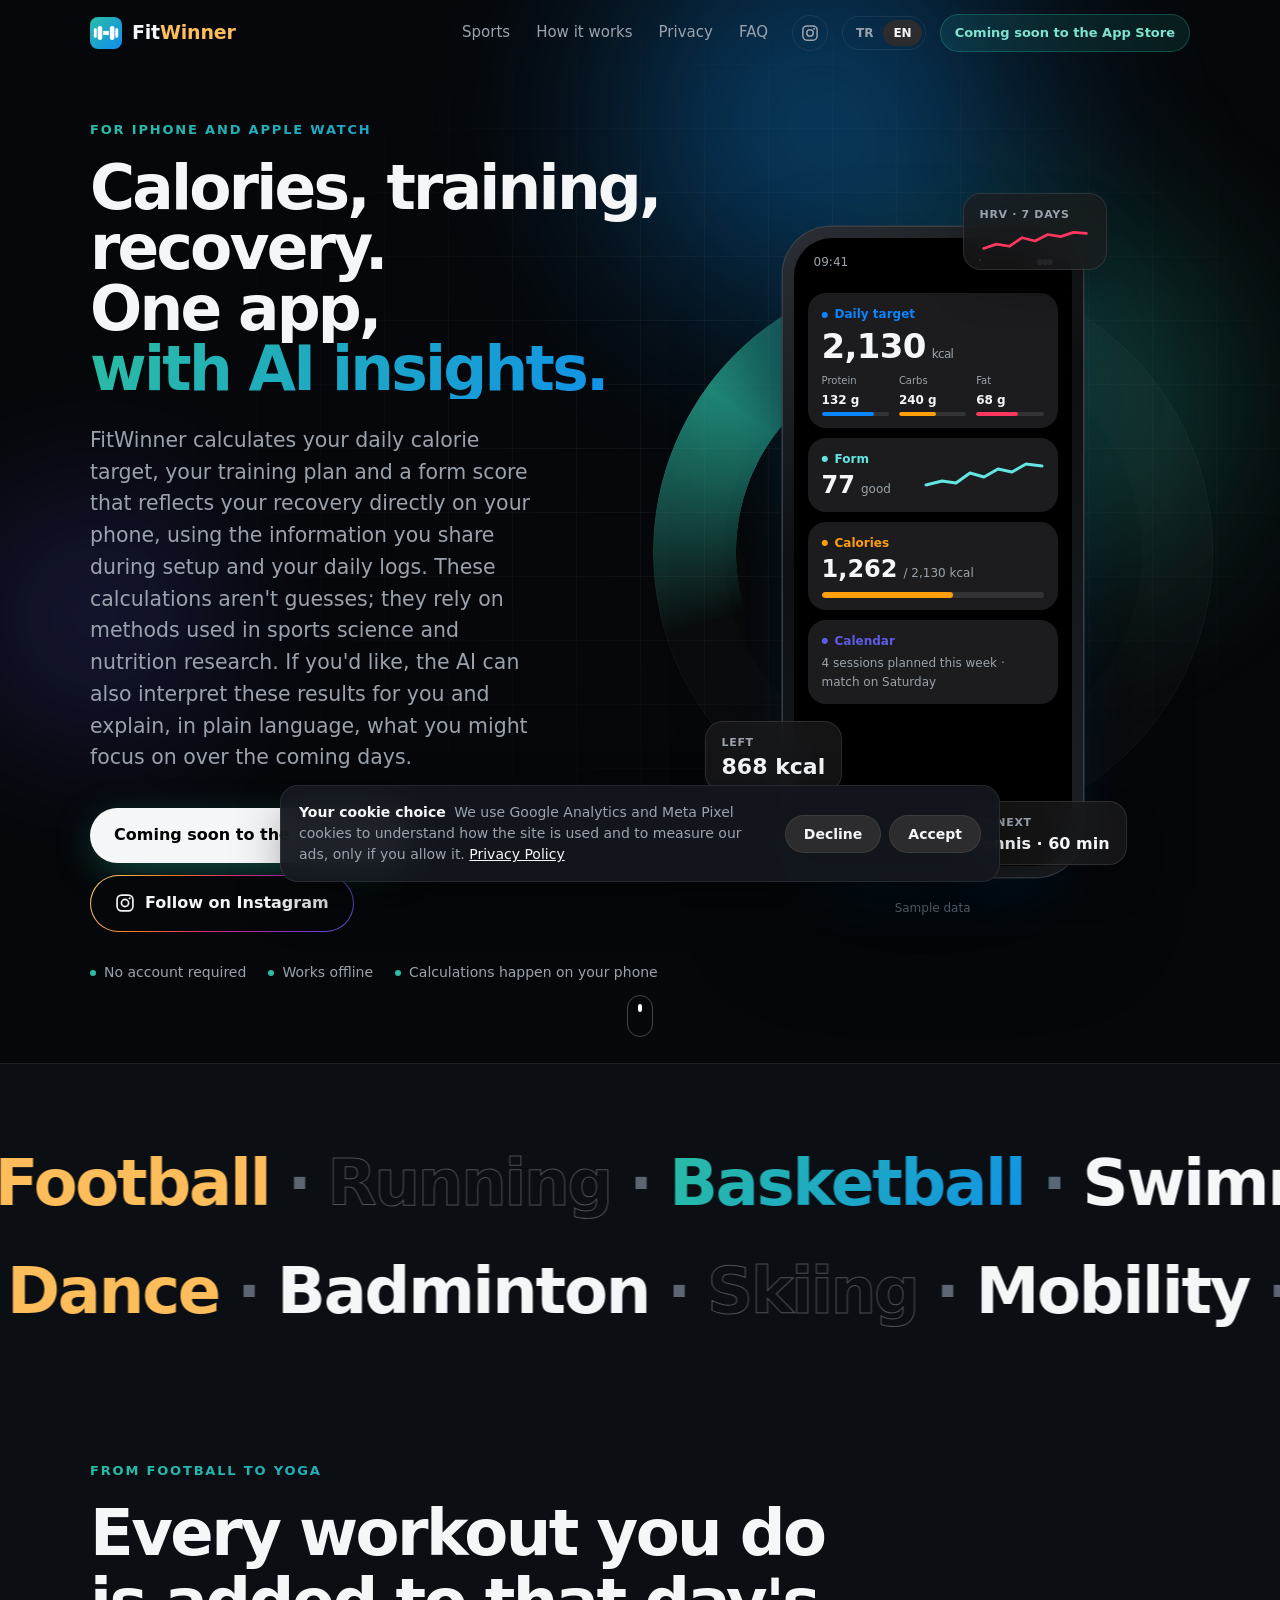
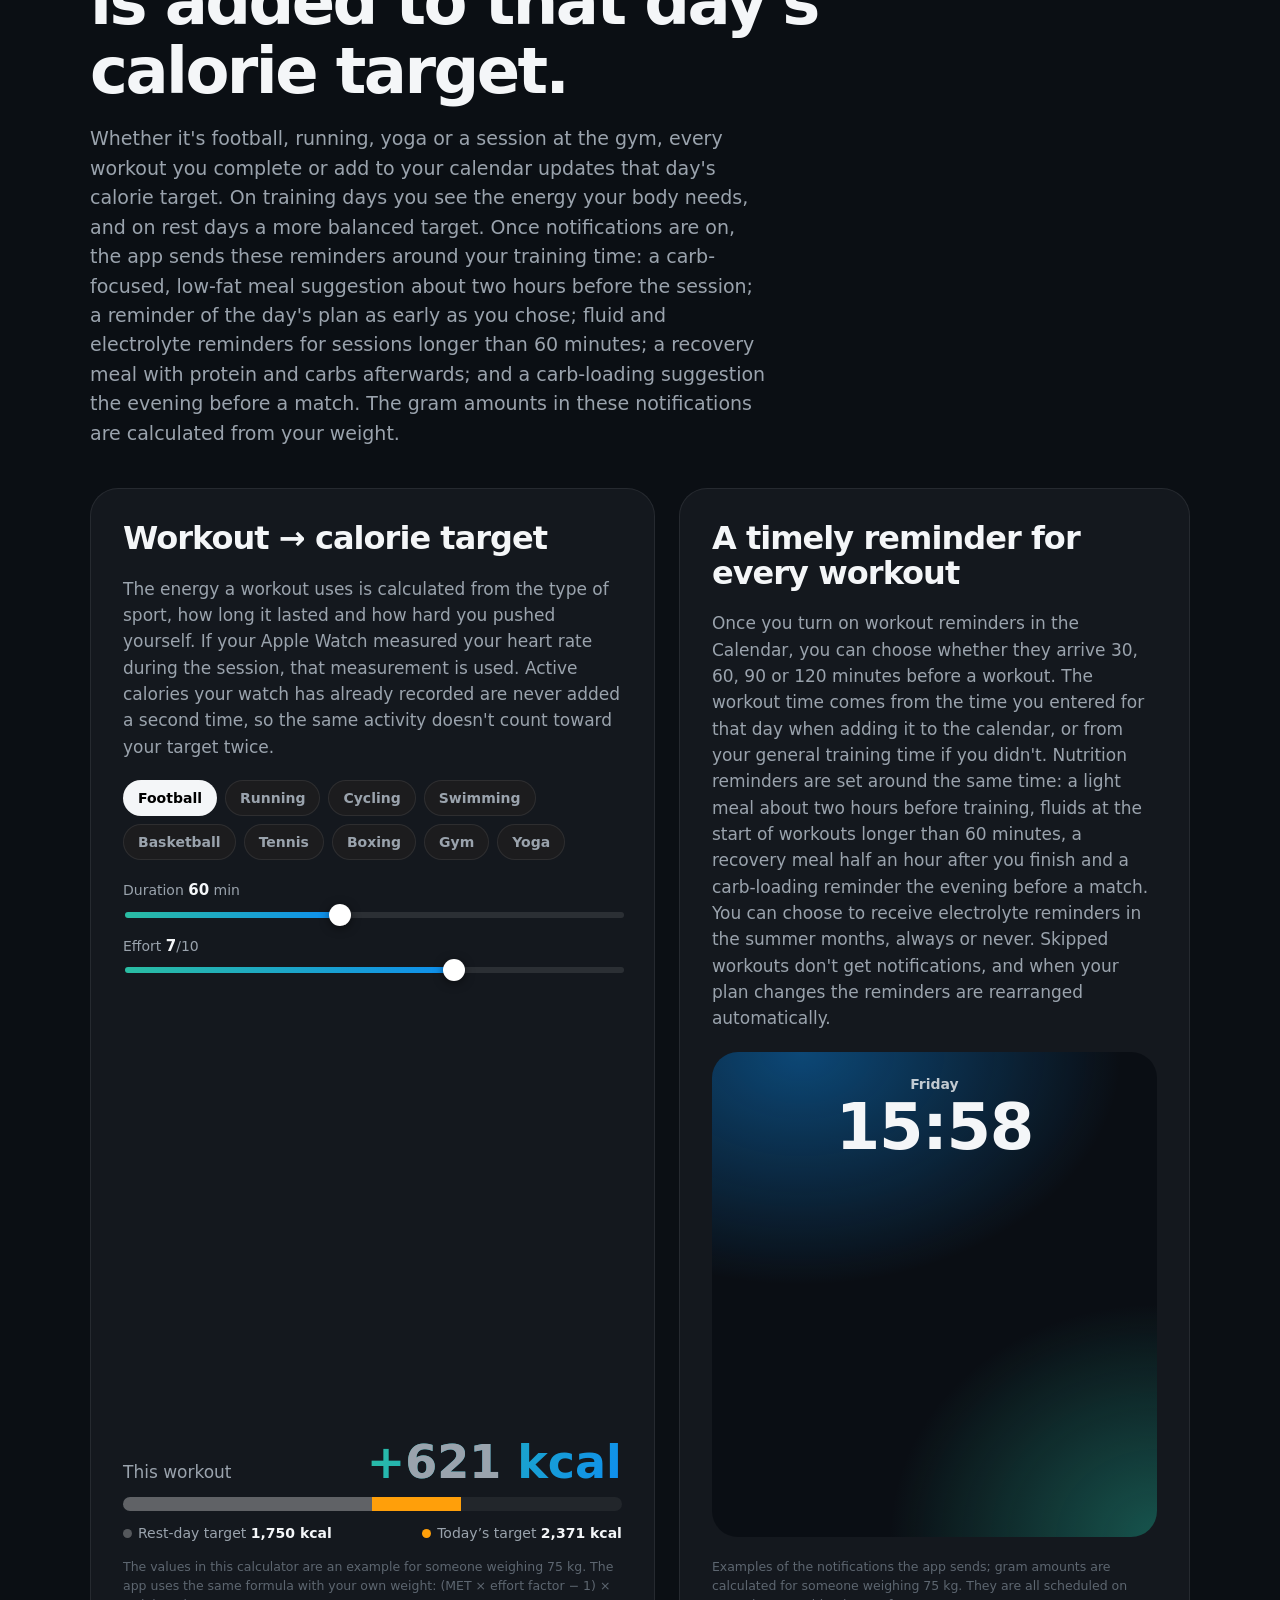
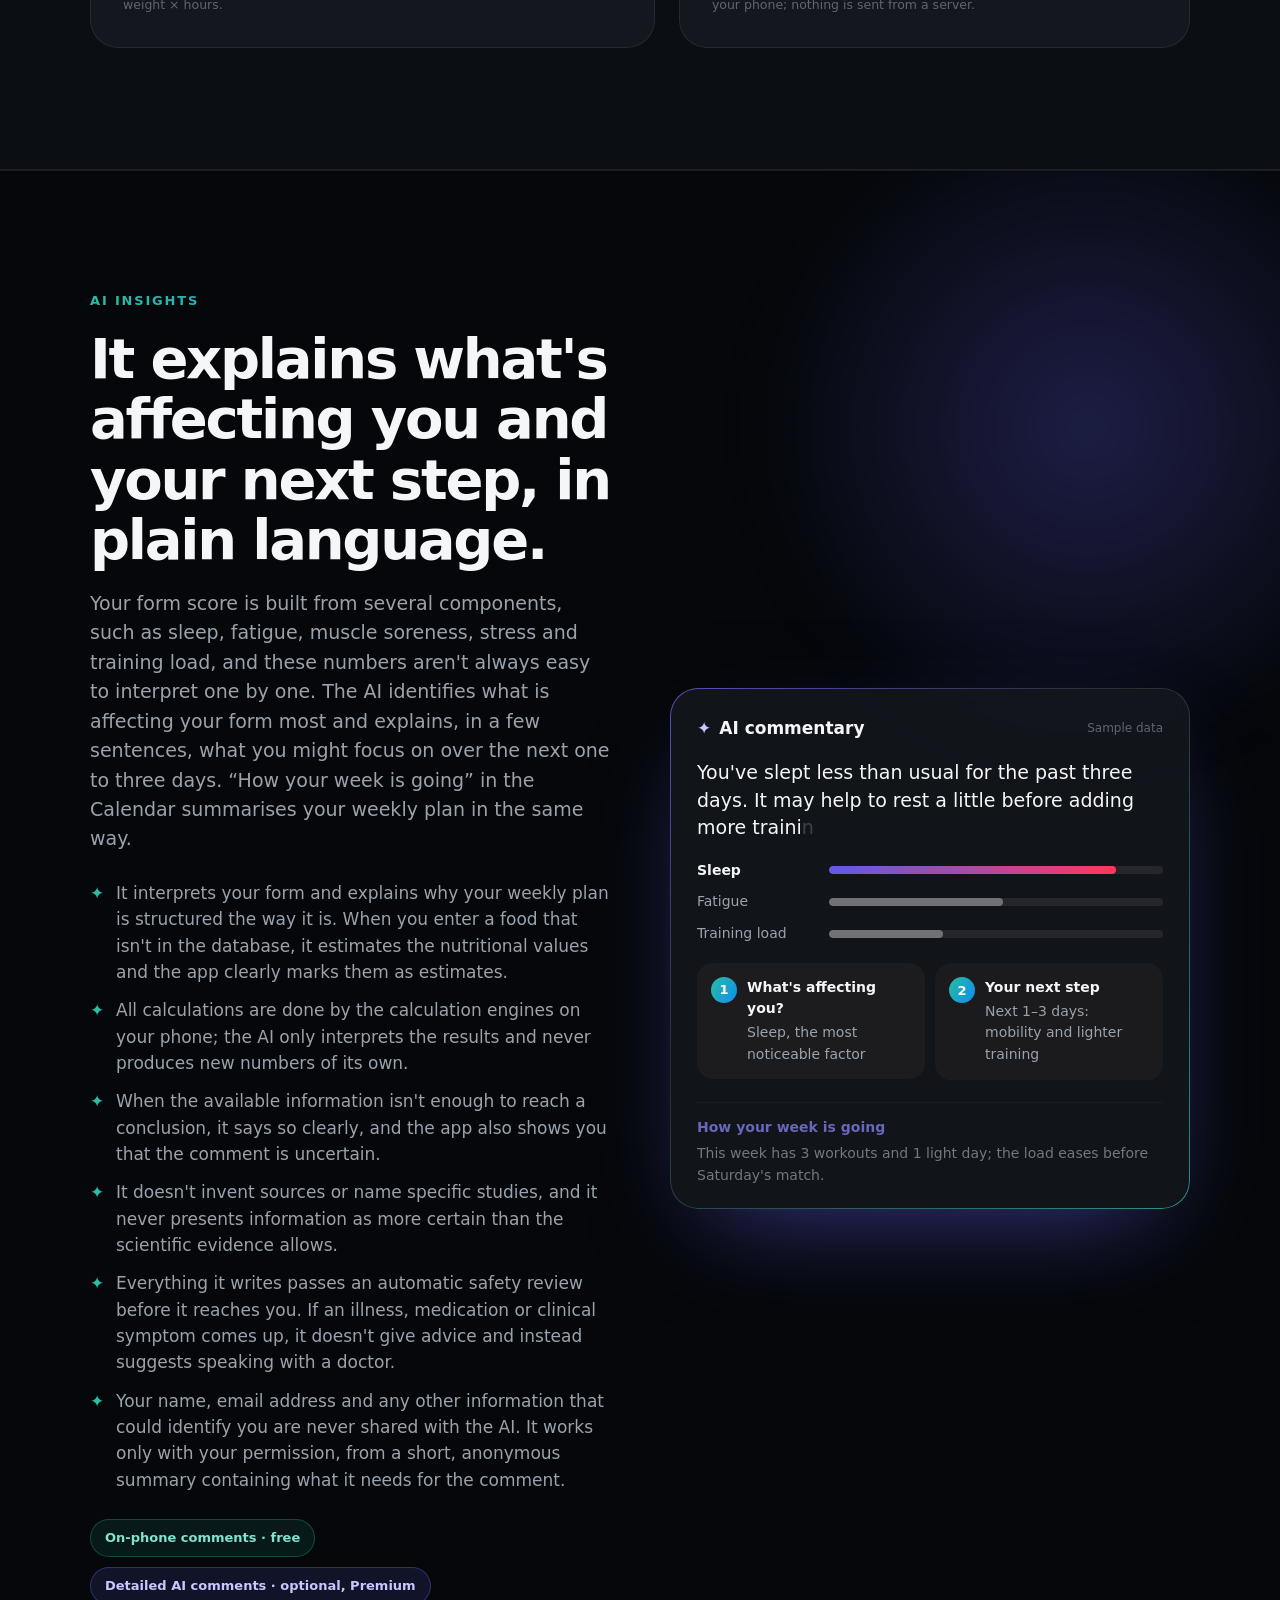
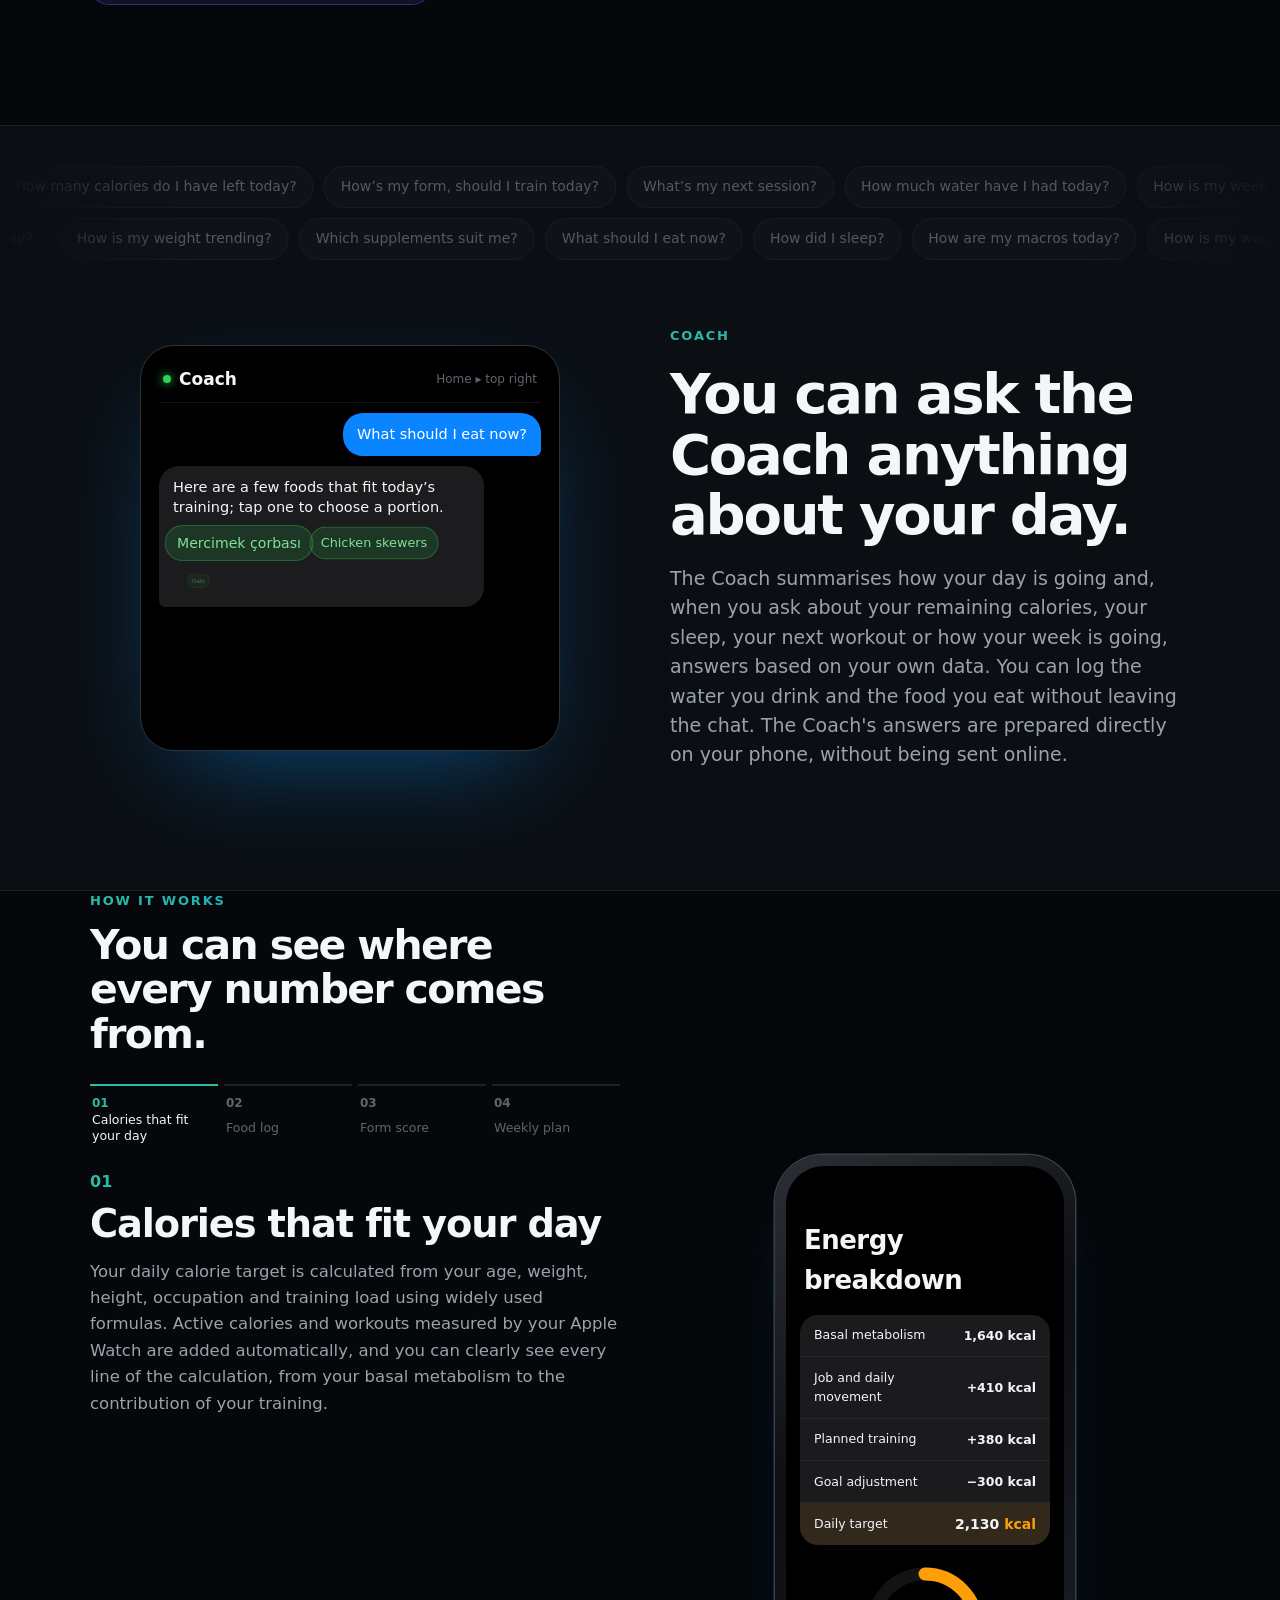
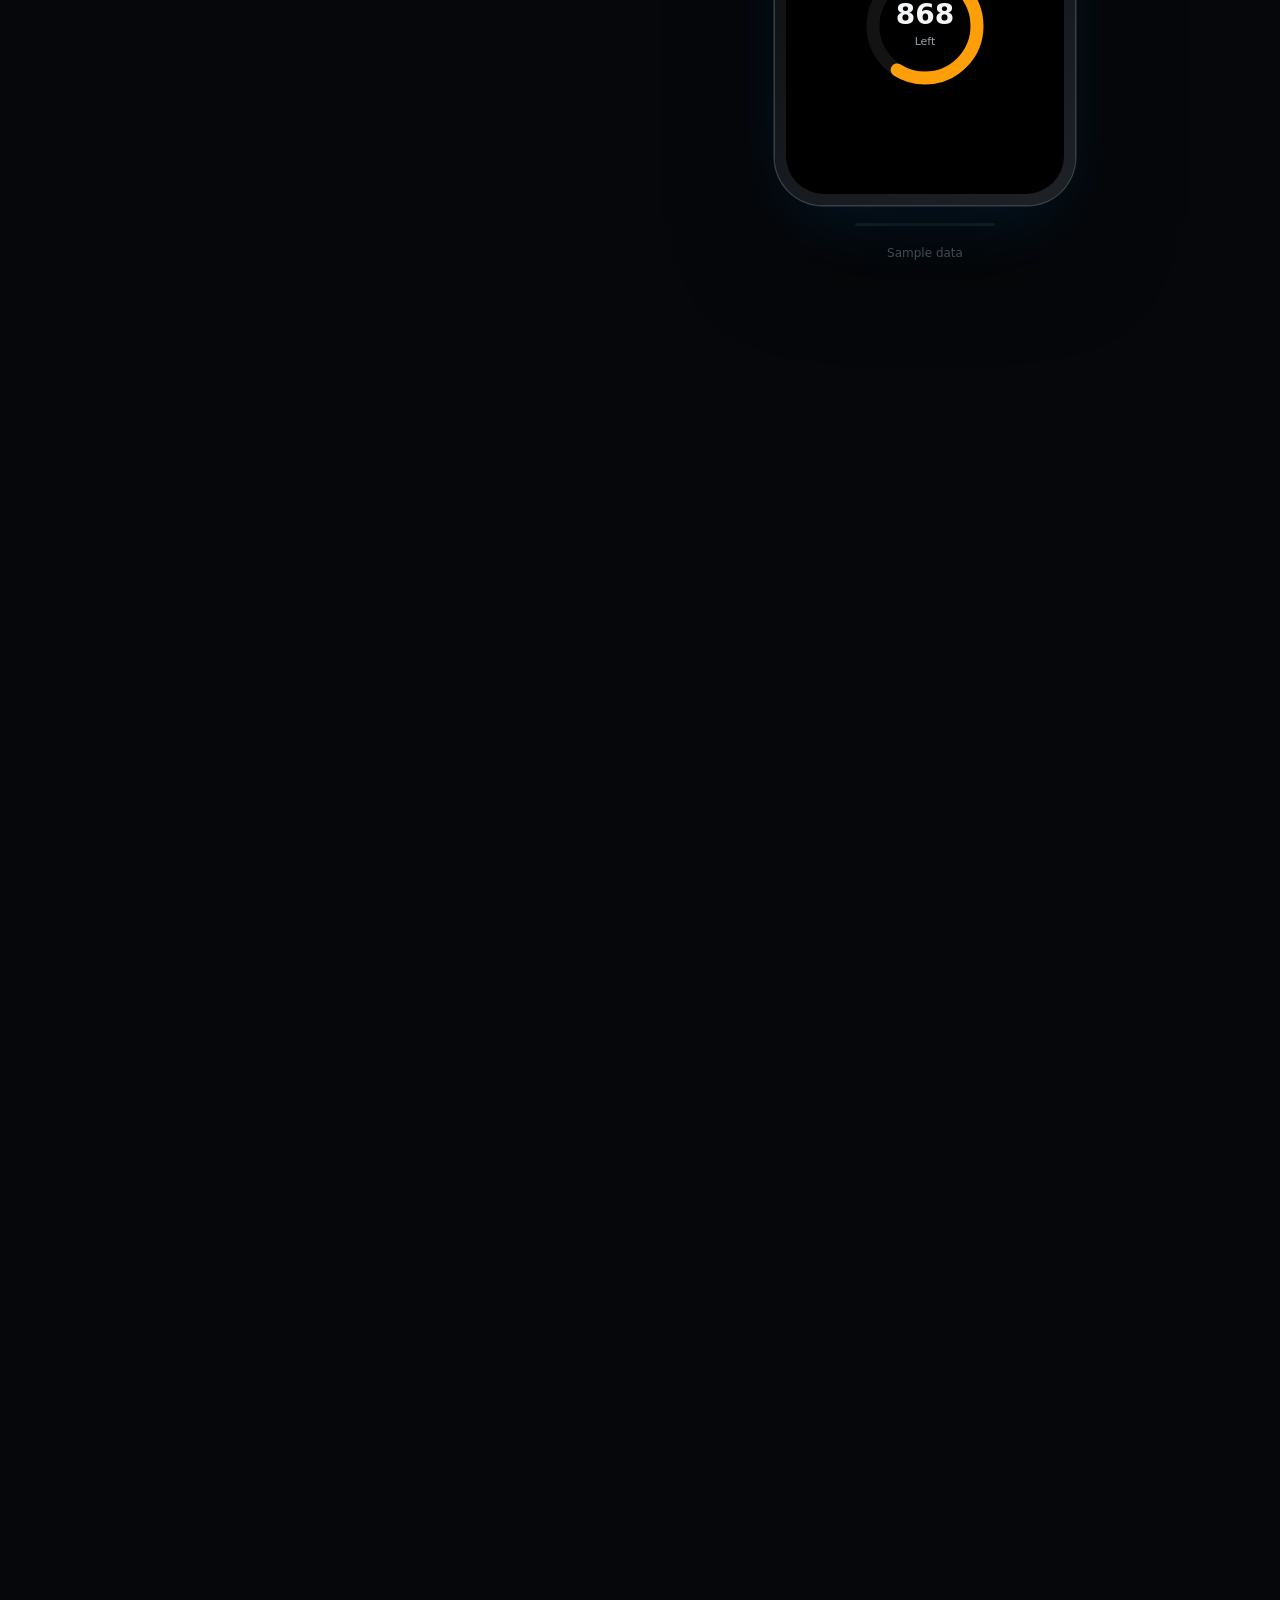
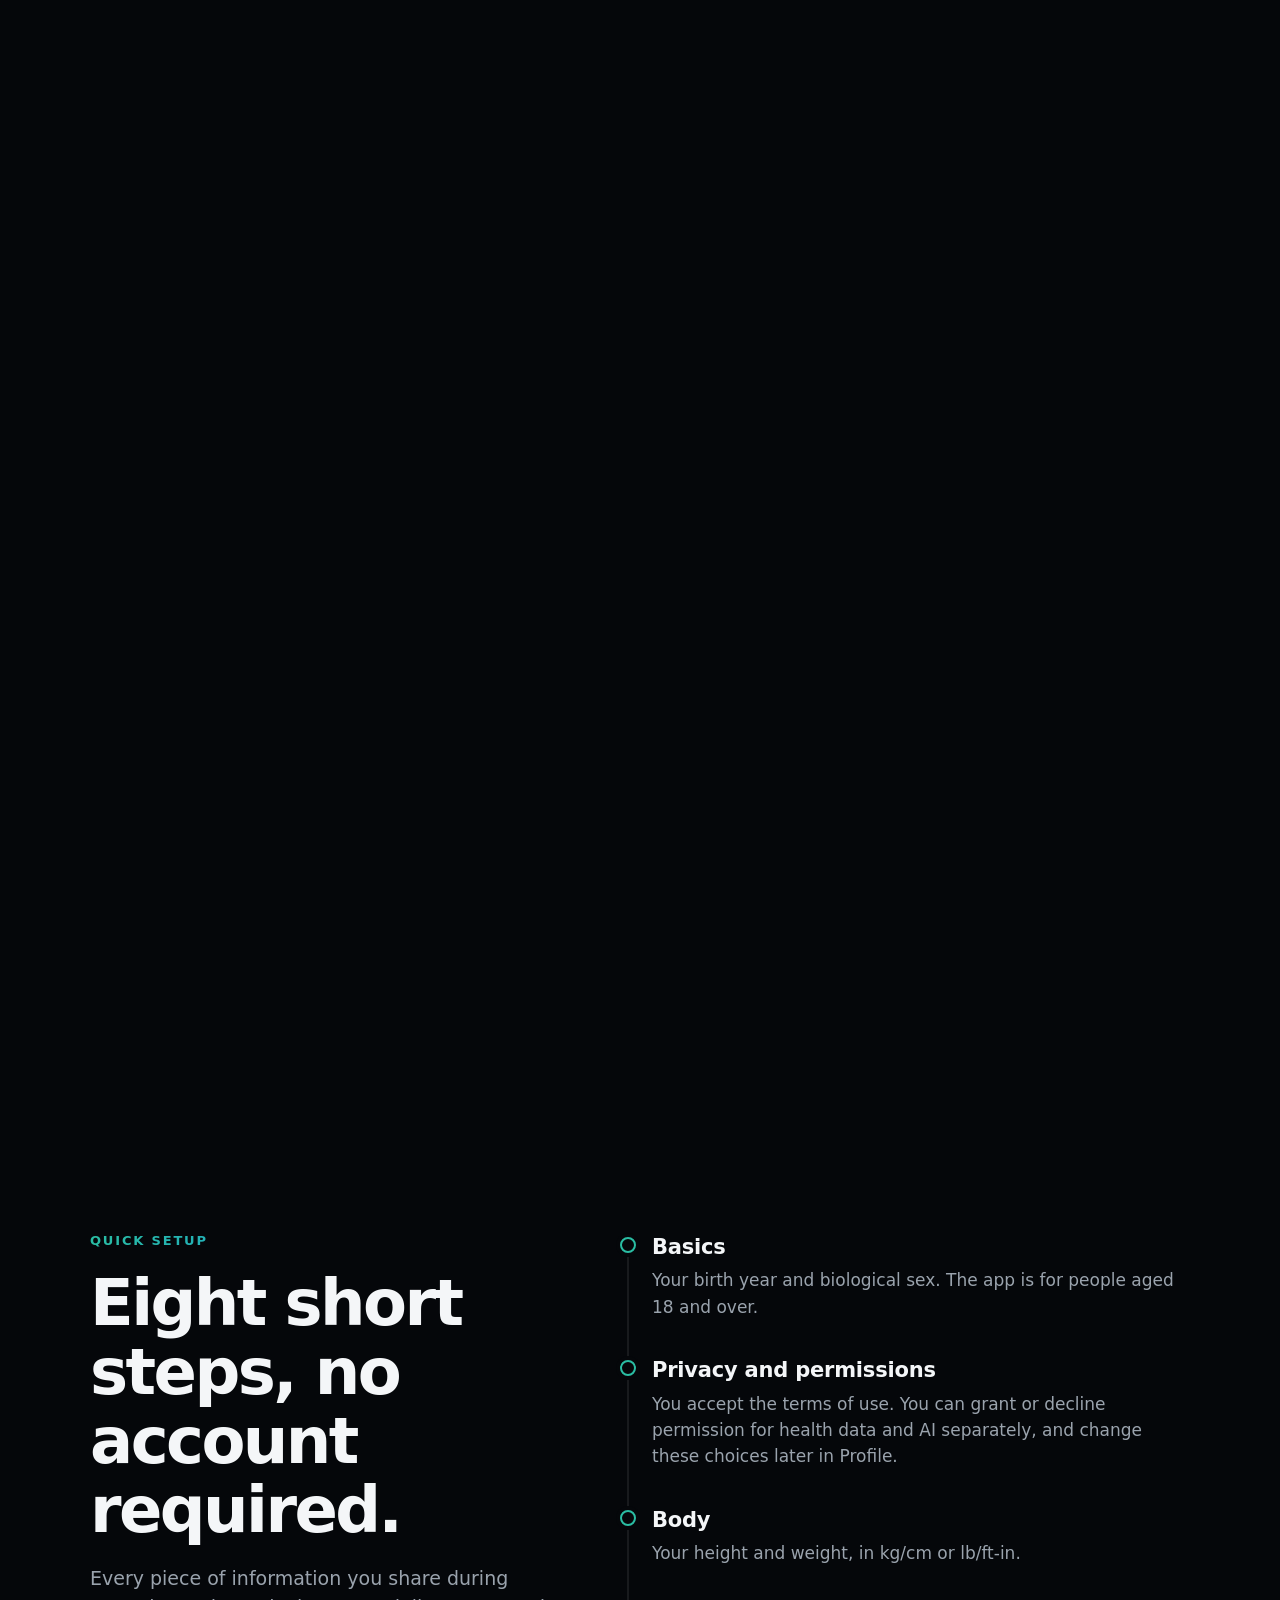
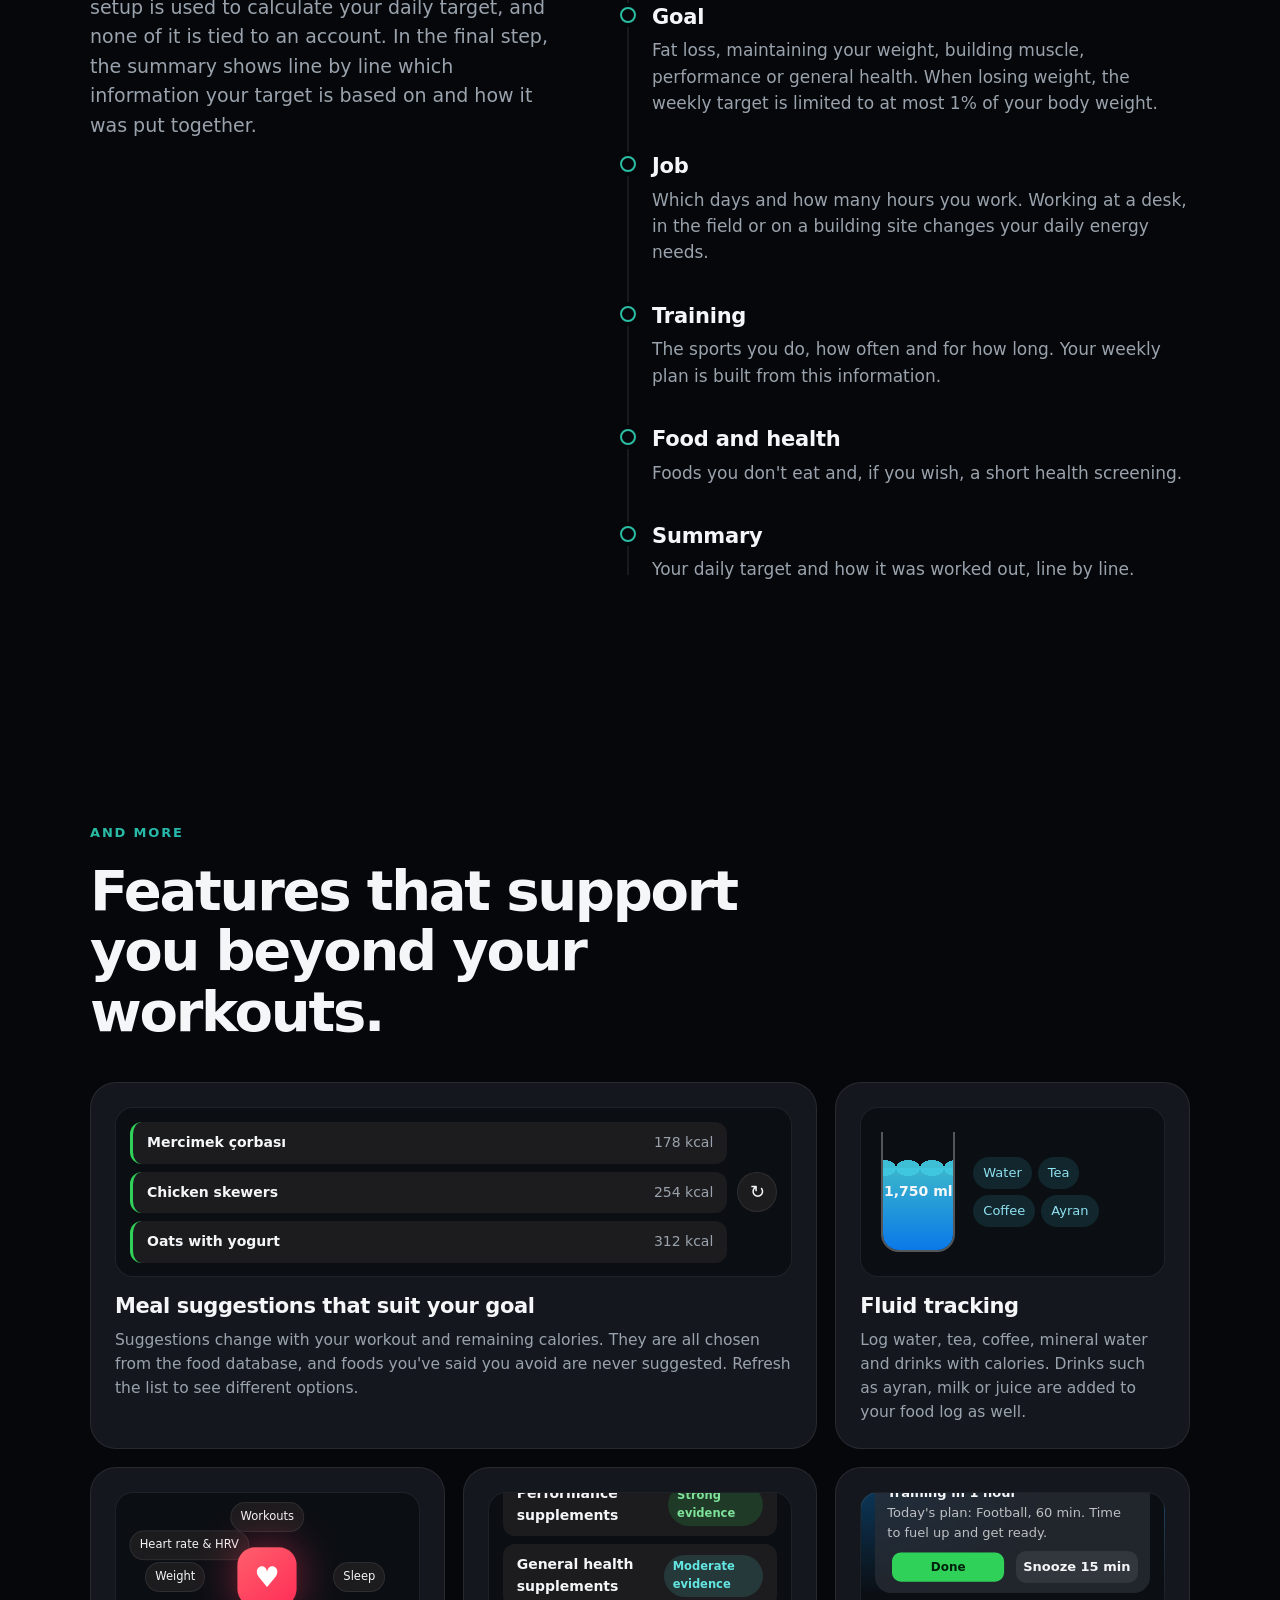
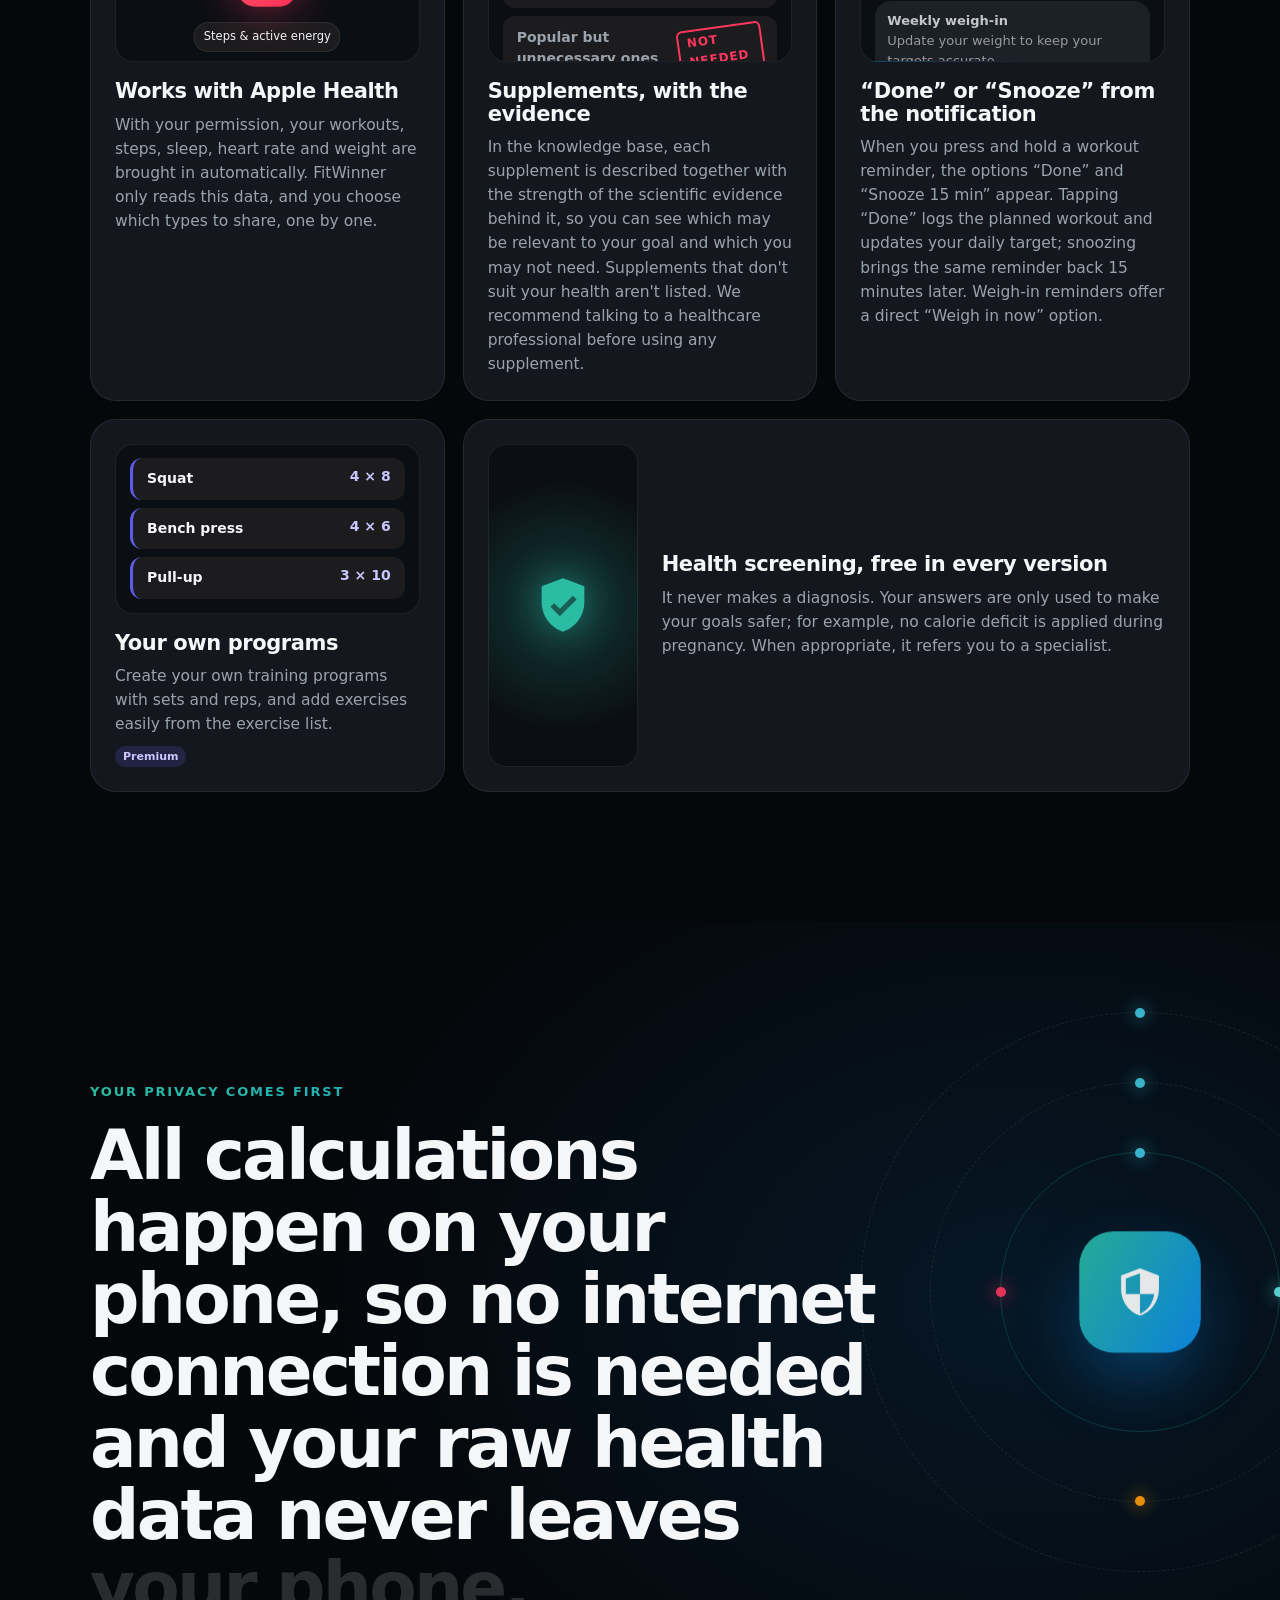
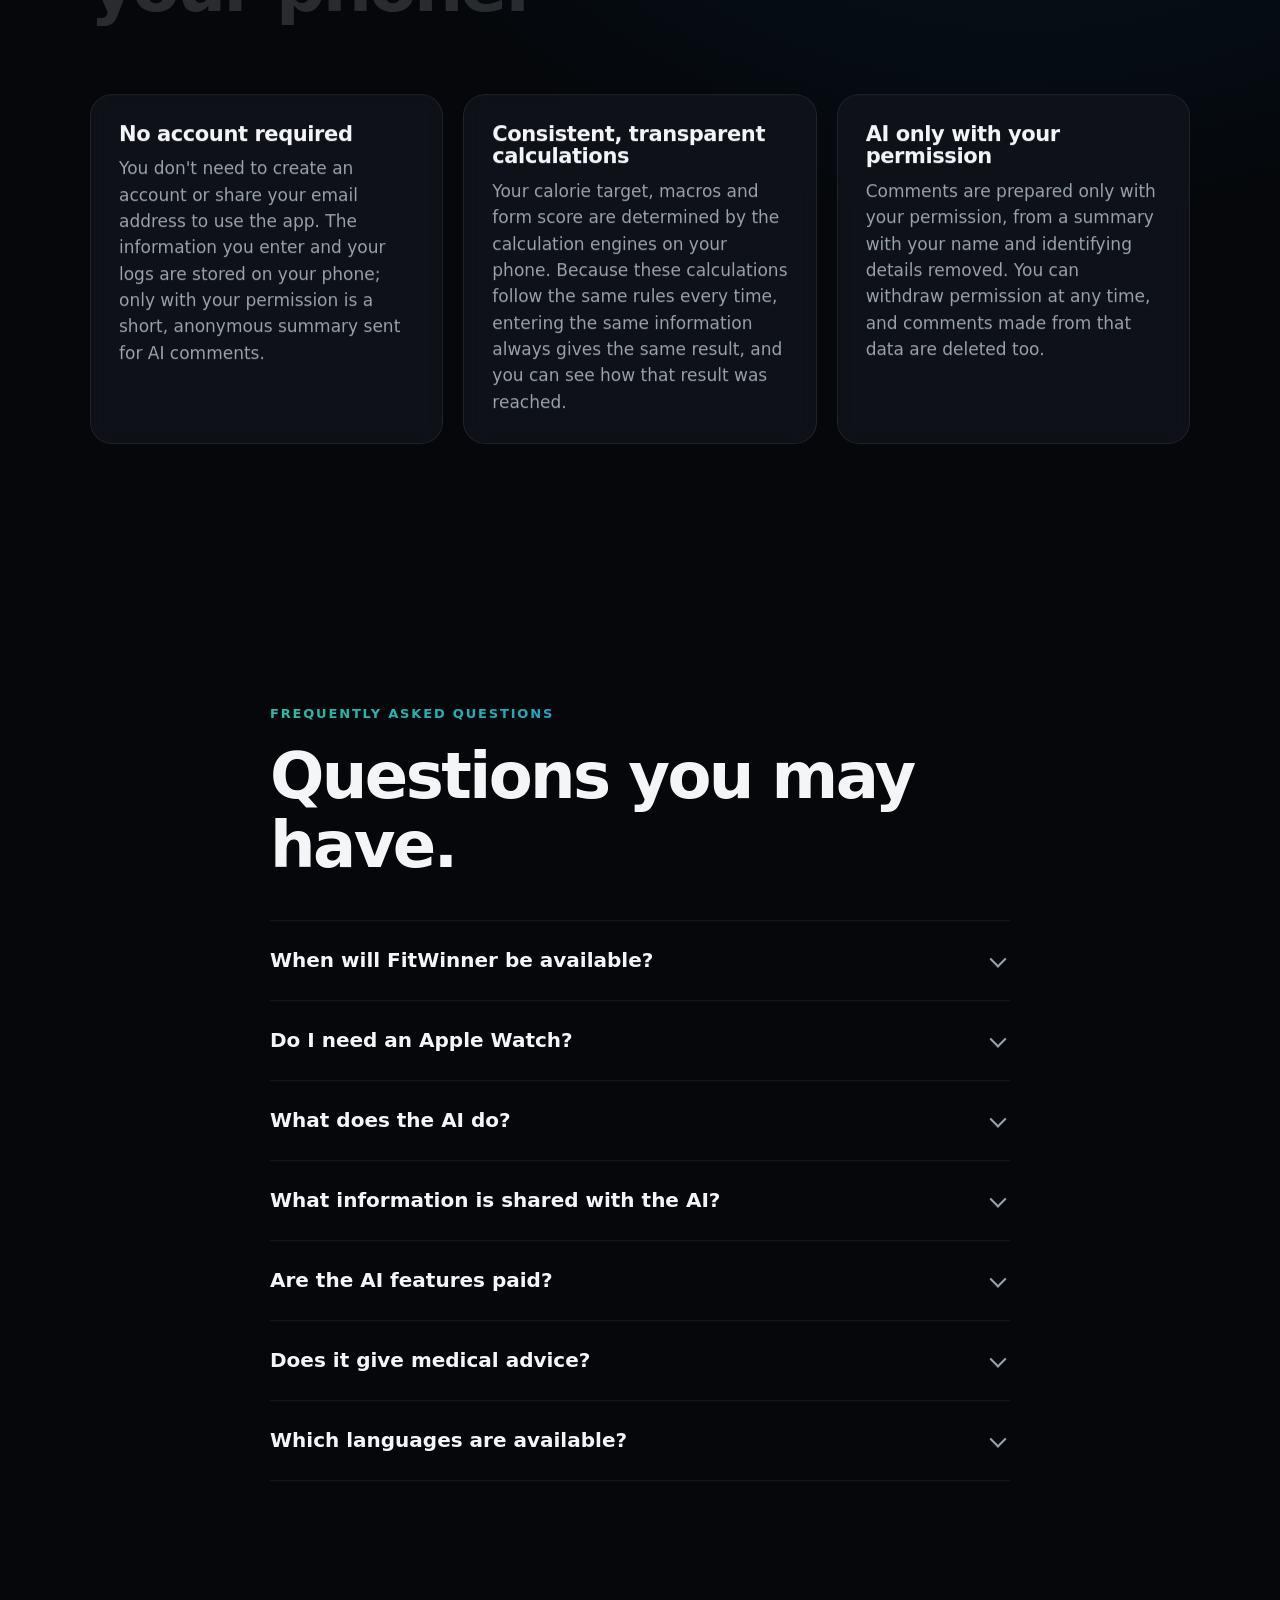
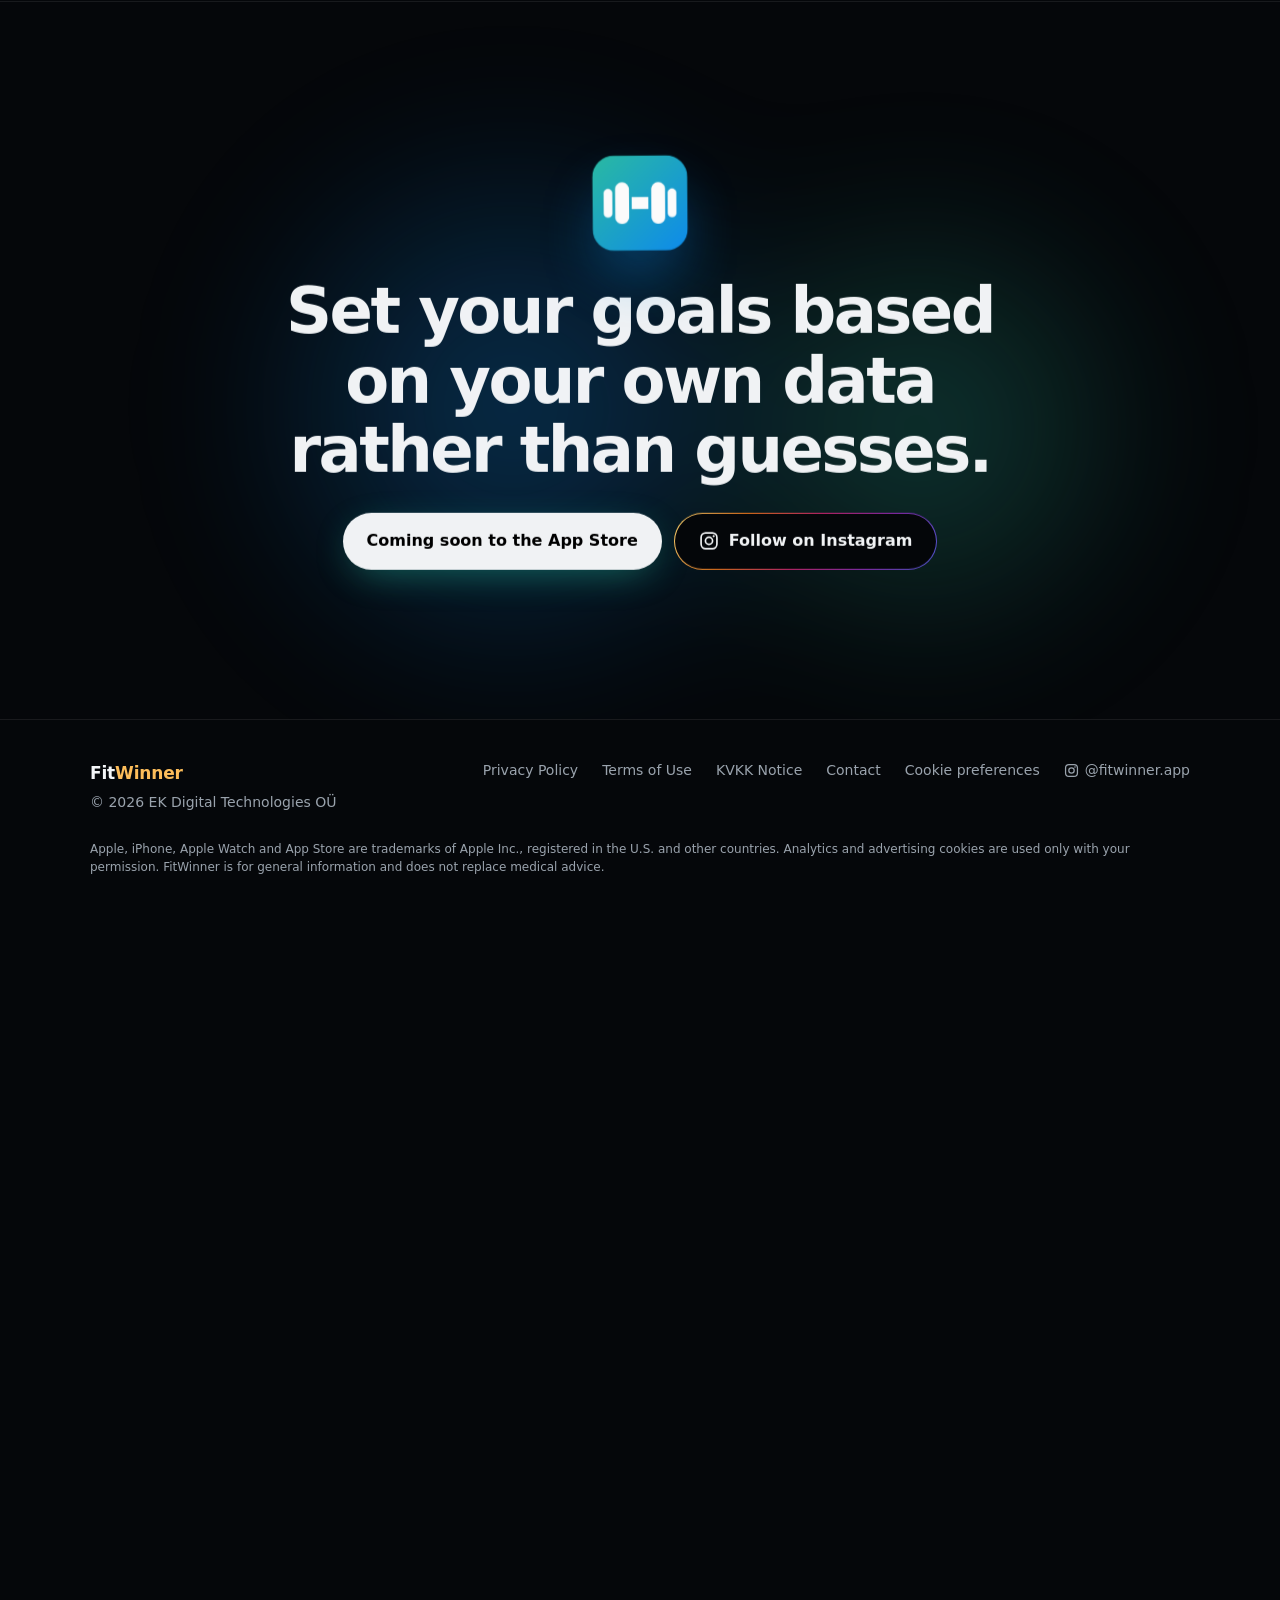
==== commit 5580c73c: "chore(icon): site ikonları yeni uygulama ikonuyla değişti; paylaşım görselleri 'd' favicon, apple-to" ====
--- a/index.html
+++ b/index.html
@@ -12,8 +12,8 @@
 <link rel="alternate" hreflang="tr" href="https://fitwinner.app/">
 <link rel="alternate" hreflang="en" href="https://fitwinner.app/en/">
 <link rel="alternate" hreflang="x-default" href="https://fitwinner.app/">
-<link rel="icon" type="image/png" href="assets/img/favicon-64.png?v=y1">
-<link rel="apple-touch-icon" href="assets/img/apple-touch-icon.png?v=y1">
+<link rel="icon" type="image/png" href="assets/img/favicon-64.png?v=y2">
+<link rel="apple-touch-icon" href="assets/img/apple-touch-icon.png?v=y2">
 <meta property="og:type" content="website">
 <meta property="og:site_name" content="FitWinner">
 <meta property="og:locale" content="tr_TR">
@@ -21,8 +21,8 @@
 <meta property="og:url" content="https://fitwinner.app/">
 <meta property="og:title" content="FitWinner: Kalori takibi, antrenman ve toparlanma">
 <meta property="og:description" content="Günlük kalori hedefin, antrenman planın ve form skorun, paylaştığın bilgilere ve günlük kayıtlarına dayanarak doğrudan telefonunda hesaplanır. Dilersen yapay zekâ sonuçları senin için sade bir dille yorumlar.">
-<meta property="og:image" content="https://fitwinner.app/assets/img/og-tr-1200x630-c.jpg">
-<meta property="og:image:secure_url" content="https://fitwinner.app/assets/img/og-tr-1200x630-c.jpg">
+<meta property="og:image" content="https://fitwinner.app/assets/img/og-tr-1200x630-d.jpg">
+<meta property="og:image:secure_url" content="https://fitwinner.app/assets/img/og-tr-1200x630-d.jpg">
 <meta property="og:image:type" content="image/jpeg">
 <meta property="og:image:width" content="1200">
 <meta property="og:image:height" content="630">
@@ -30,7 +30,7 @@
 <meta name="twitter:card" content="summary_large_image">
 <meta name="twitter:title" content="FitWinner: Kalori takibi, antrenman ve toparlanma">
 <meta name="twitter:description" content="Günlük kalori hedefin, antrenman planın ve form skorun, paylaştığın bilgilere ve günlük kayıtlarına dayanarak doğrudan telefonunda hesaplanır. Dilersen yapay zekâ sonuçları senin için sade bir dille yorumlar.">
-<meta name="twitter:image" content="https://fitwinner.app/assets/img/og-tr-1200x630-c.jpg">
+<meta name="twitter:image" content="https://fitwinner.app/assets/img/og-tr-1200x630-d.jpg">
 <link rel="stylesheet" href="assets/css/site.css?v=20261012b">
 <script>if(!document.documentElement.dataset.lang&&/[?&]lang=en(&|$)/.test(location.search))location.replace('/en/'+location.hash);document.documentElement.classList.add('js')</script>
 <script src="assets/vendor/gsap.min.js" defer></script>
@@ -46,7 +46,7 @@
 <header class="nav" id="top">
   <div class="nav-inner">
     <a class="brand" href="#top" aria-label="FitWinner">
-      <img class="brand-mark" src="assets/img/favicon-64.png?v=y1" width="32" height="32" alt="">
+      <img class="brand-mark" src="assets/img/favicon-64.png?v=y2" width="32" height="32" alt="">
       <span>Fit<b>Winner</b></span>
     </a>
     <nav class="nav-links" aria-label="Sayfa">
@@ -599,7 +599,7 @@
 <section class="closer" aria-labelledby="closer-title">
   <div class="aurora small" aria-hidden="true"><i class="a1"></i><i class="a2"></i></div>
   <div class="wrap closer-inner" data-reveal>
-    <img class="closer-icon" src="assets/img/icon-512.png?v=y1" width="96" height="96" alt="" loading="lazy">
+    <img class="closer-icon" src="assets/img/icon-512.png?v=y2" width="96" height="96" alt="" loading="lazy">
     <h2 id="closer-title" data-i18n="cl.title">Hedeflerini tahminlere değil, kendi verilerine göre belirle.</h2>
     <div class="closer-cta">
       <span class="btn btn-primary" aria-disabled="true"><span data-i18n="soon">Yakında App Store'da</span></span>
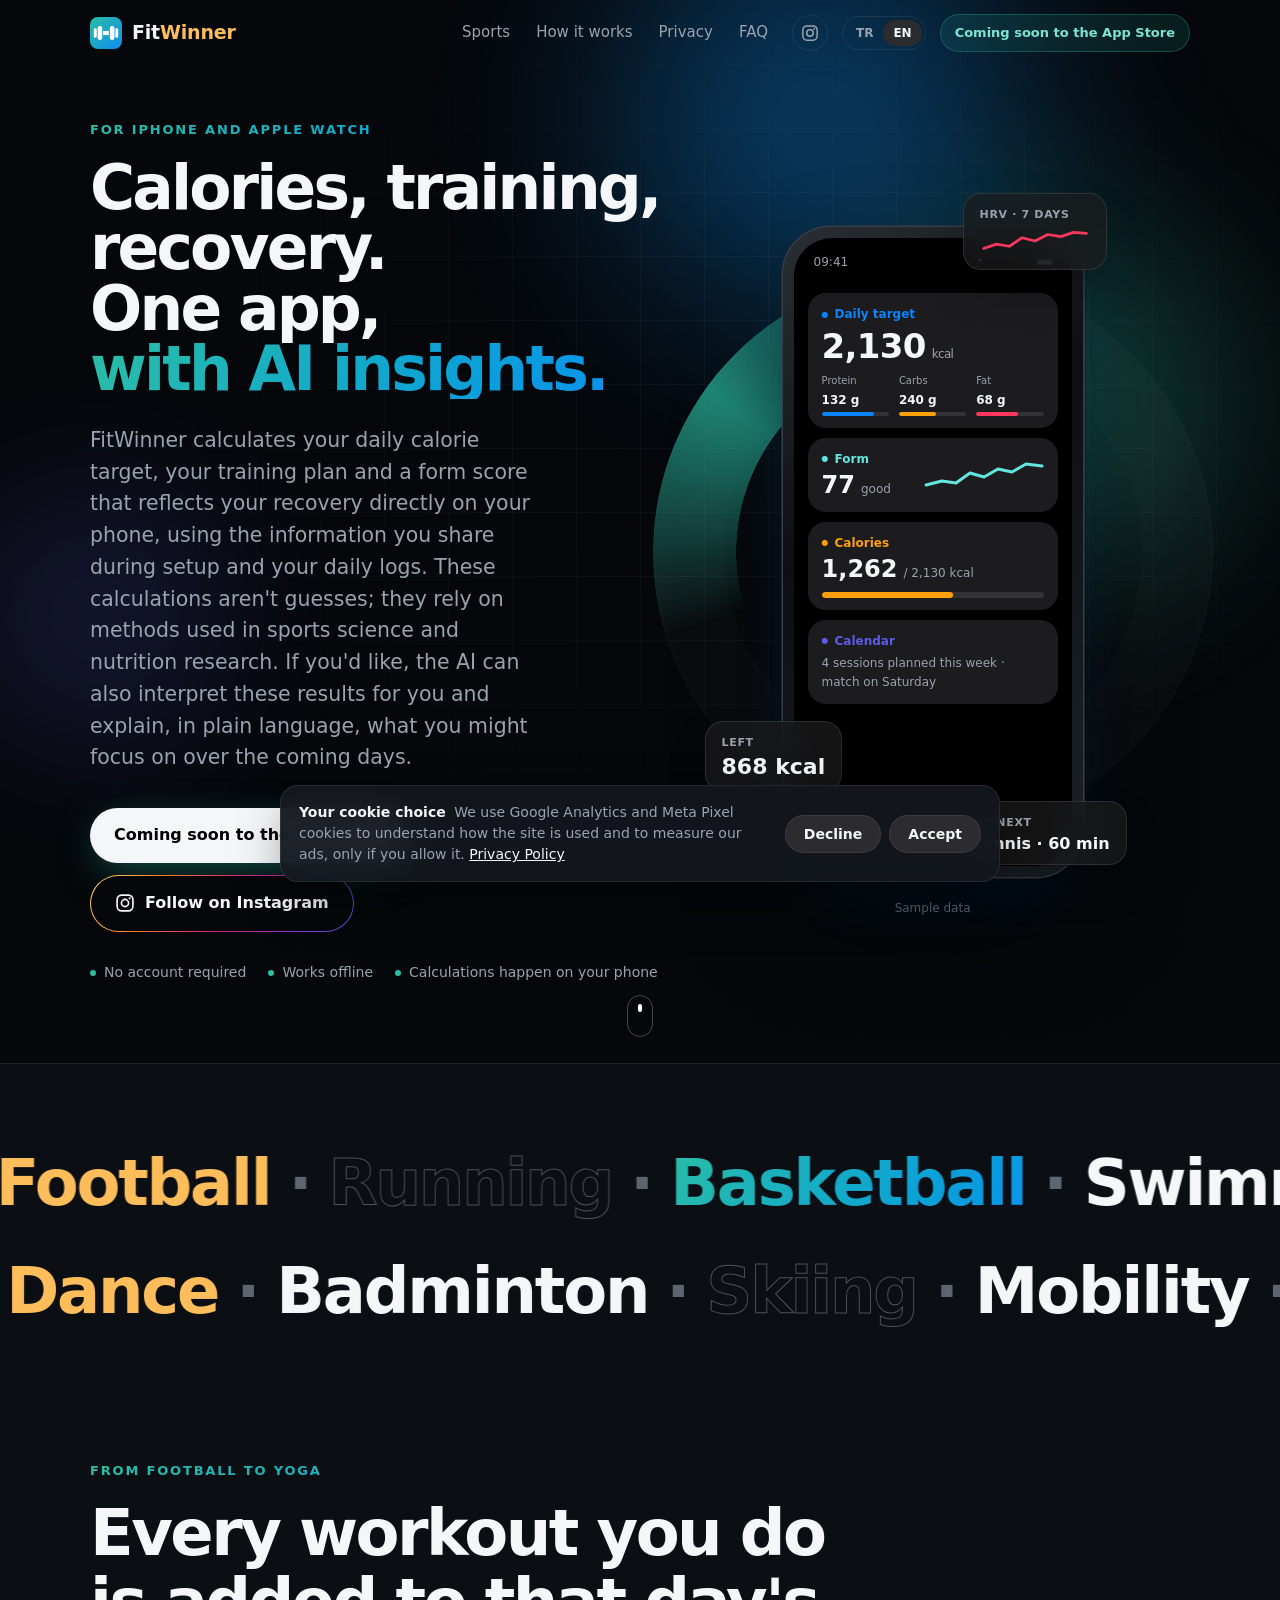
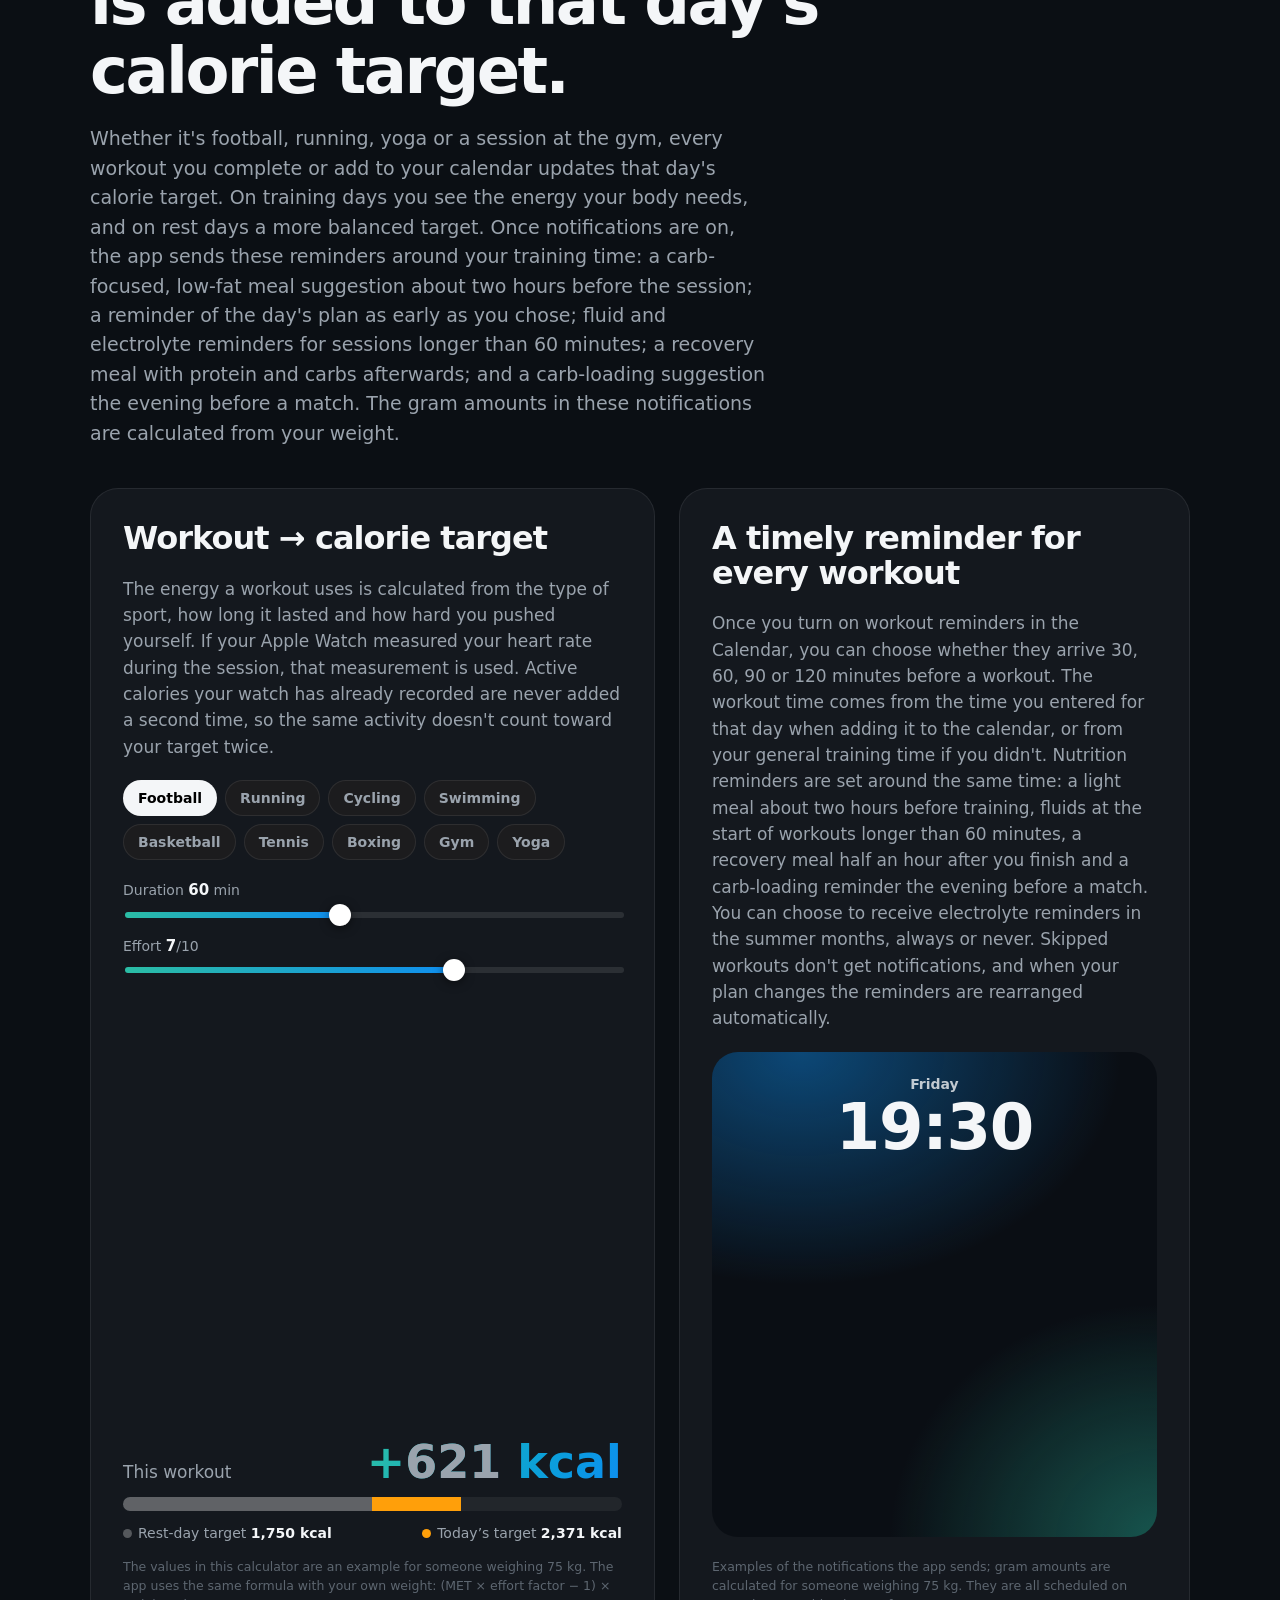
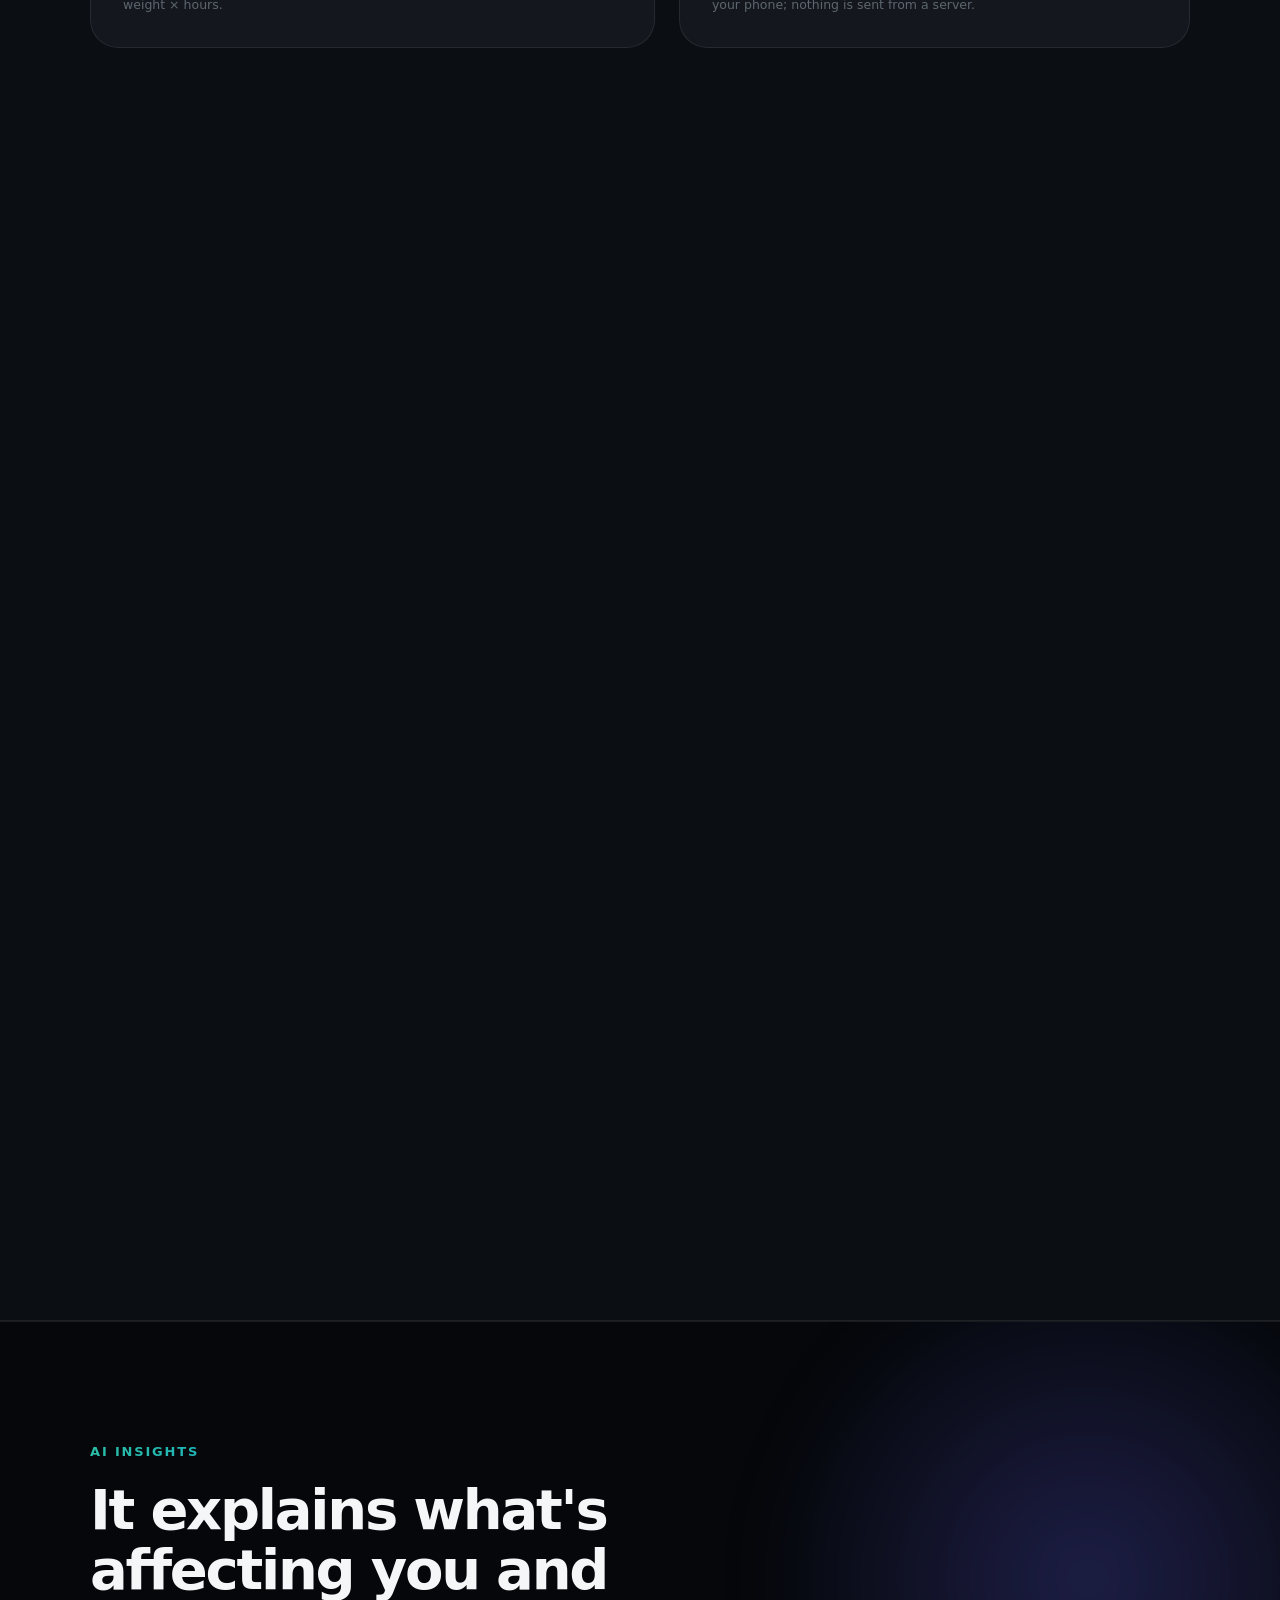
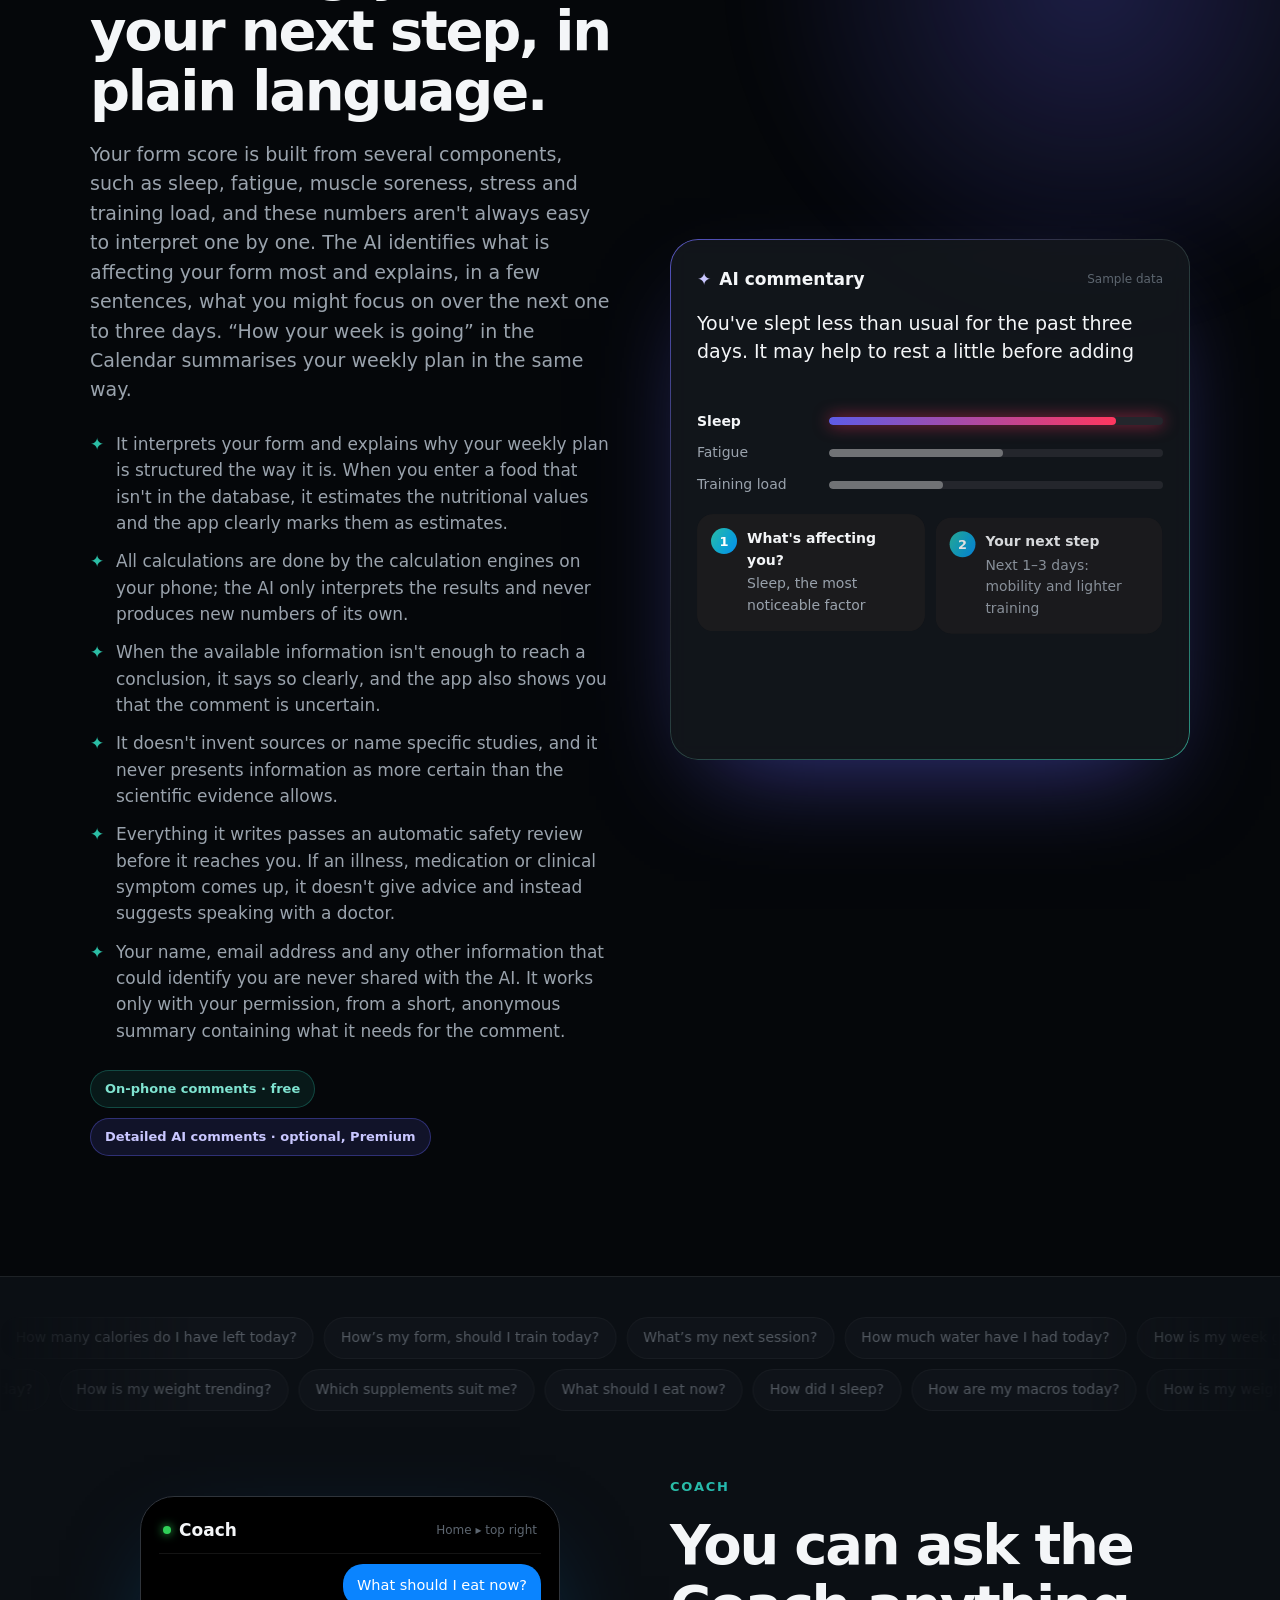
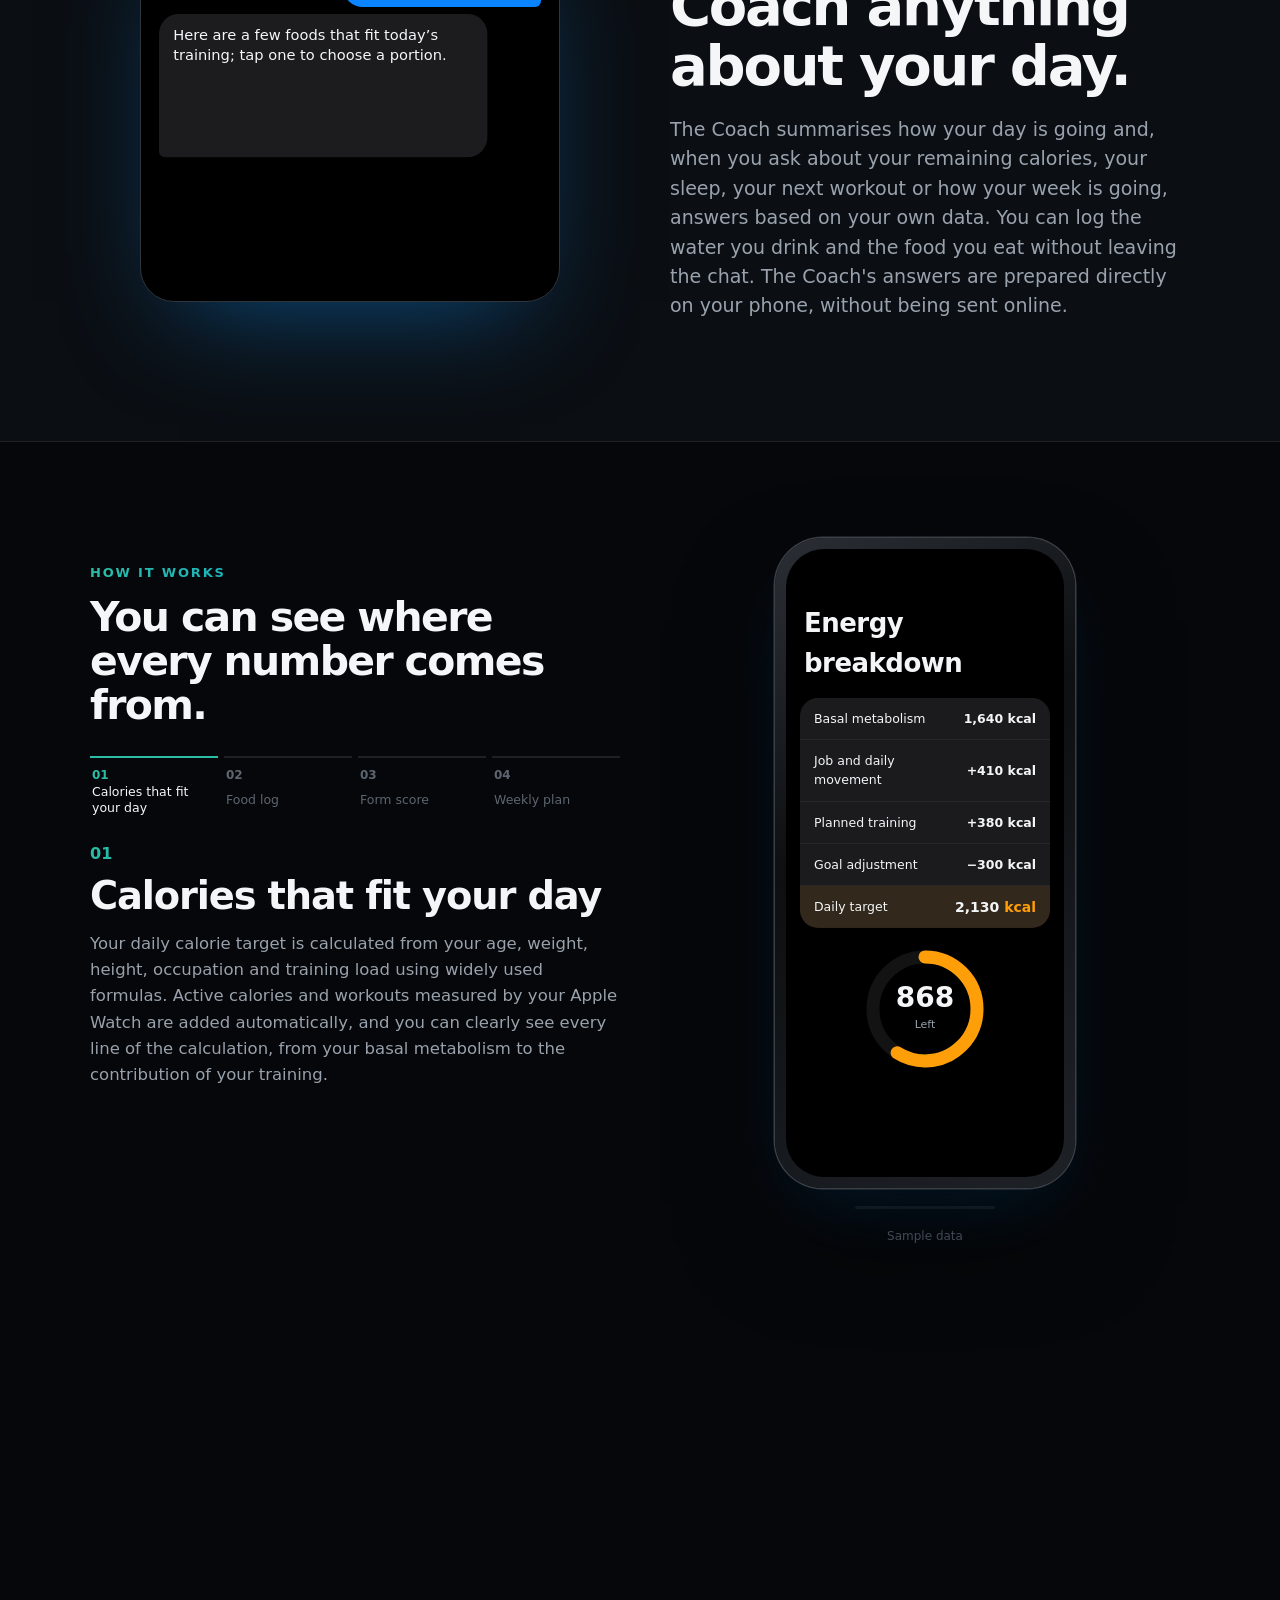
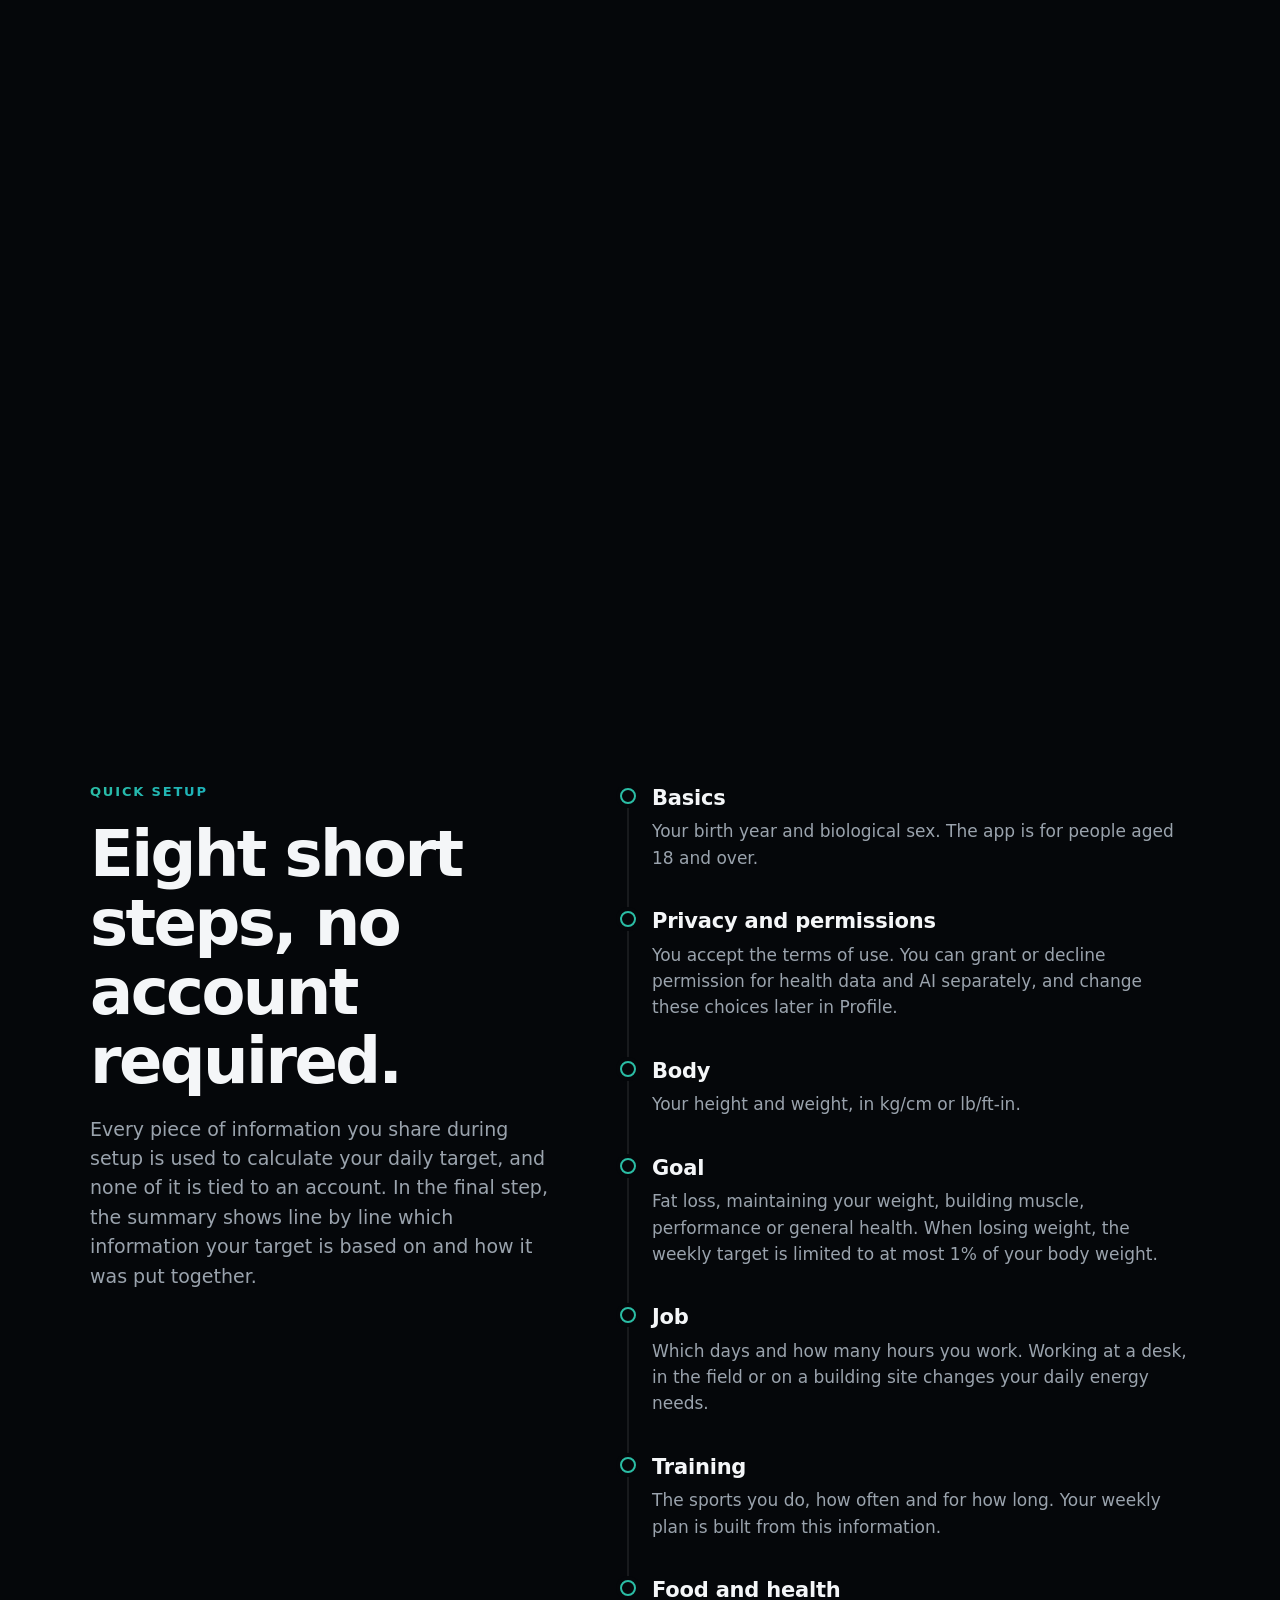
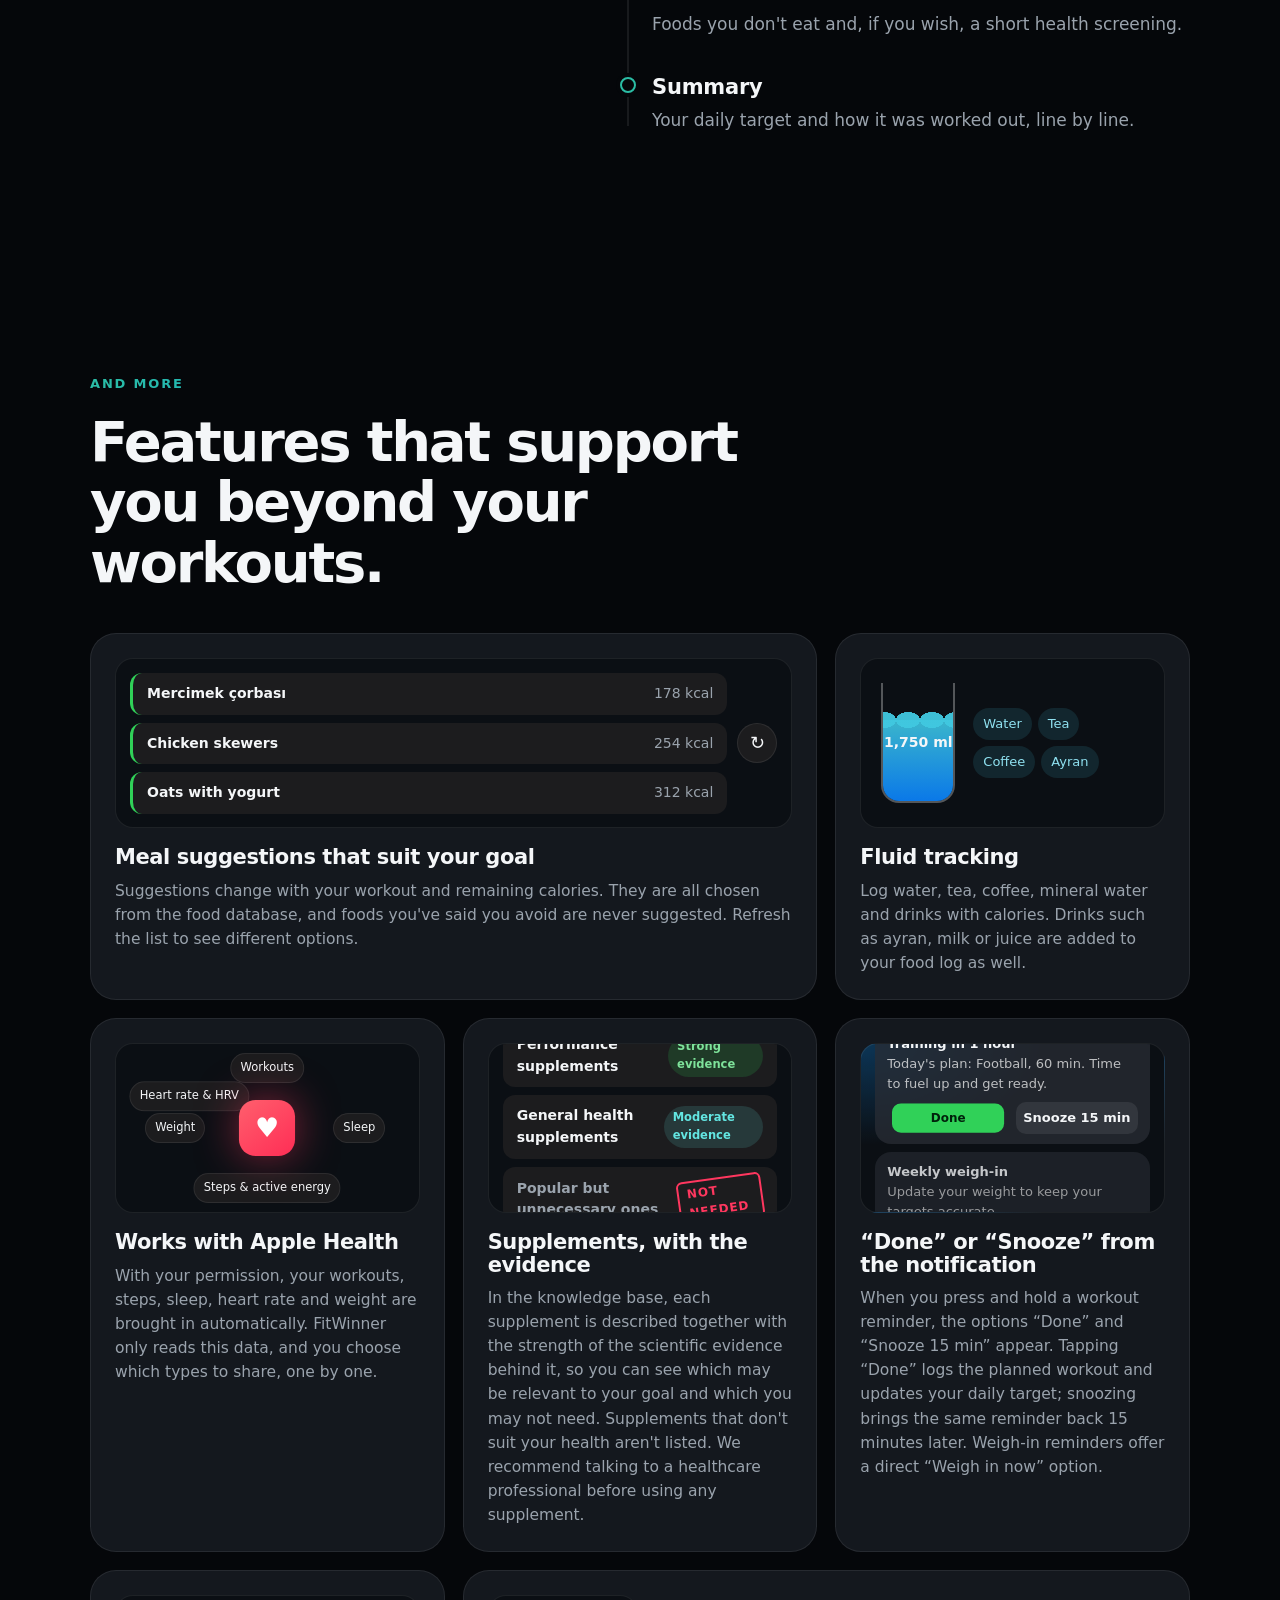
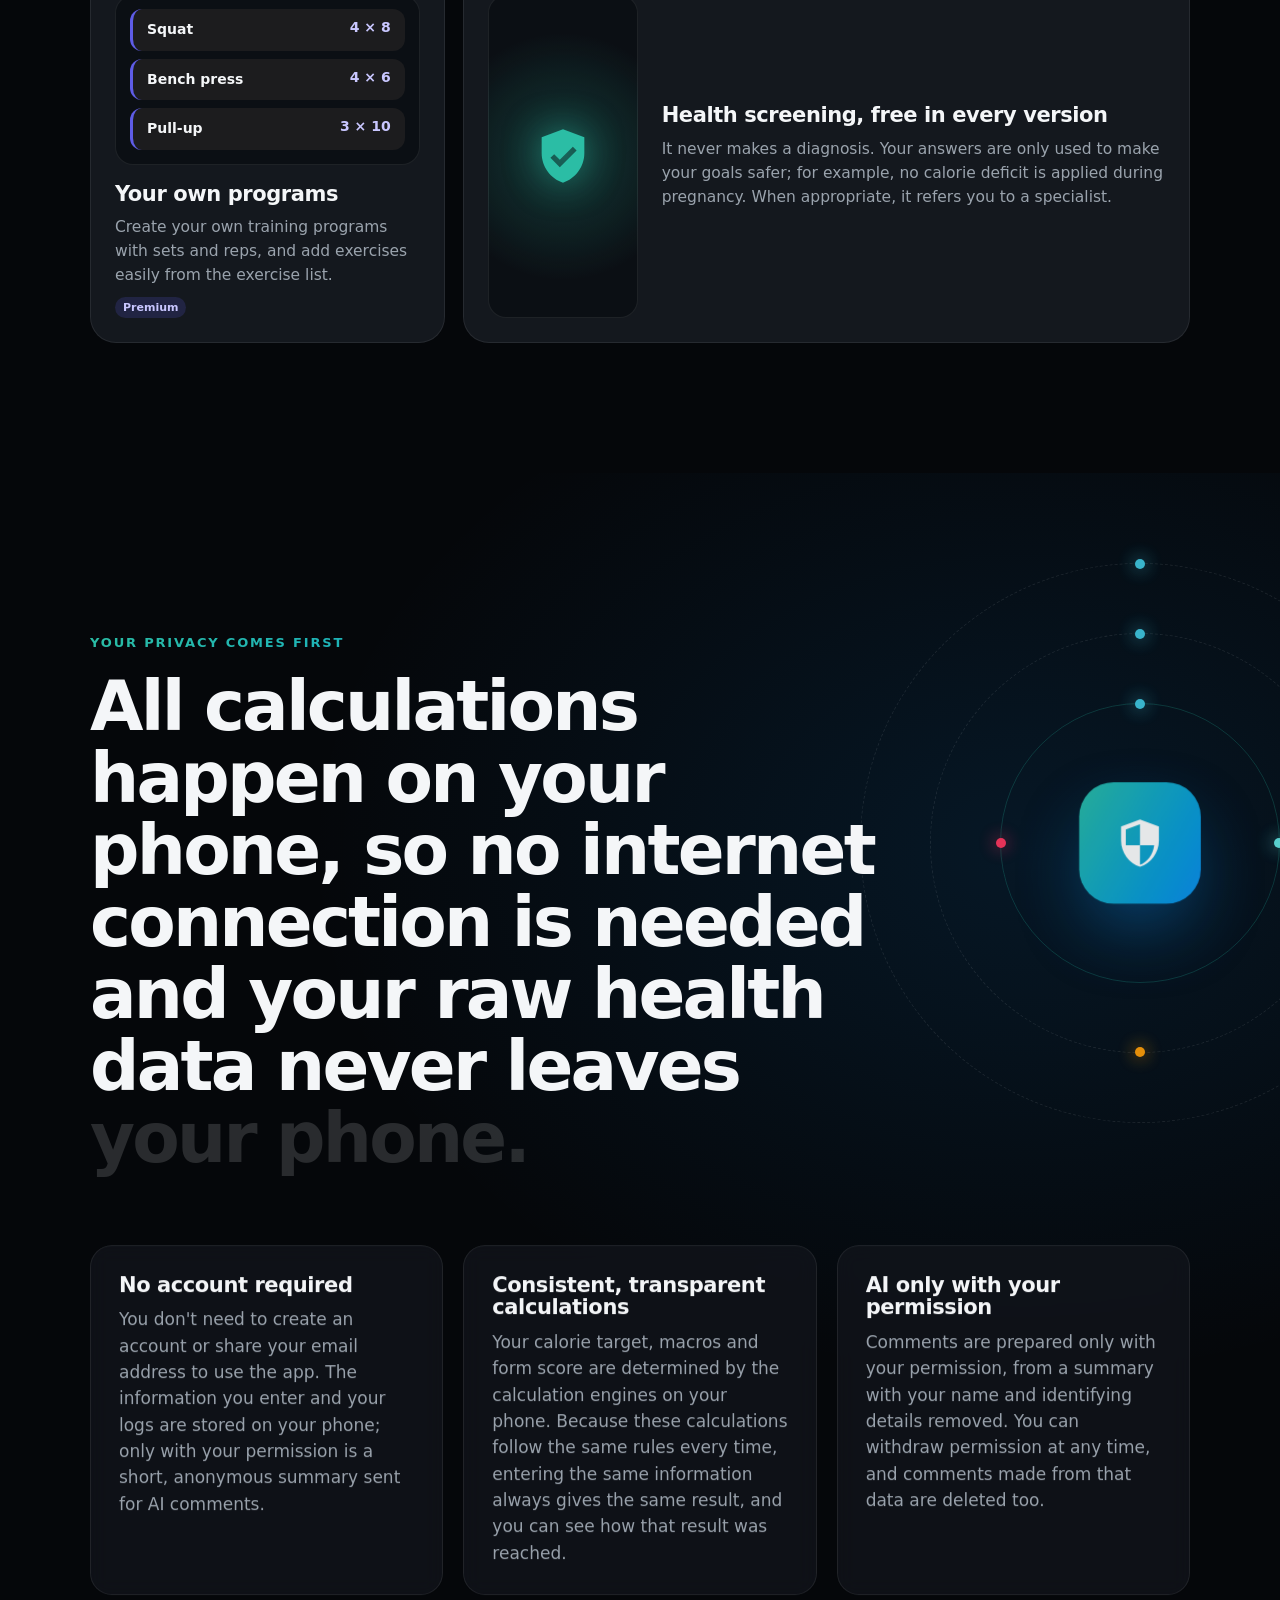
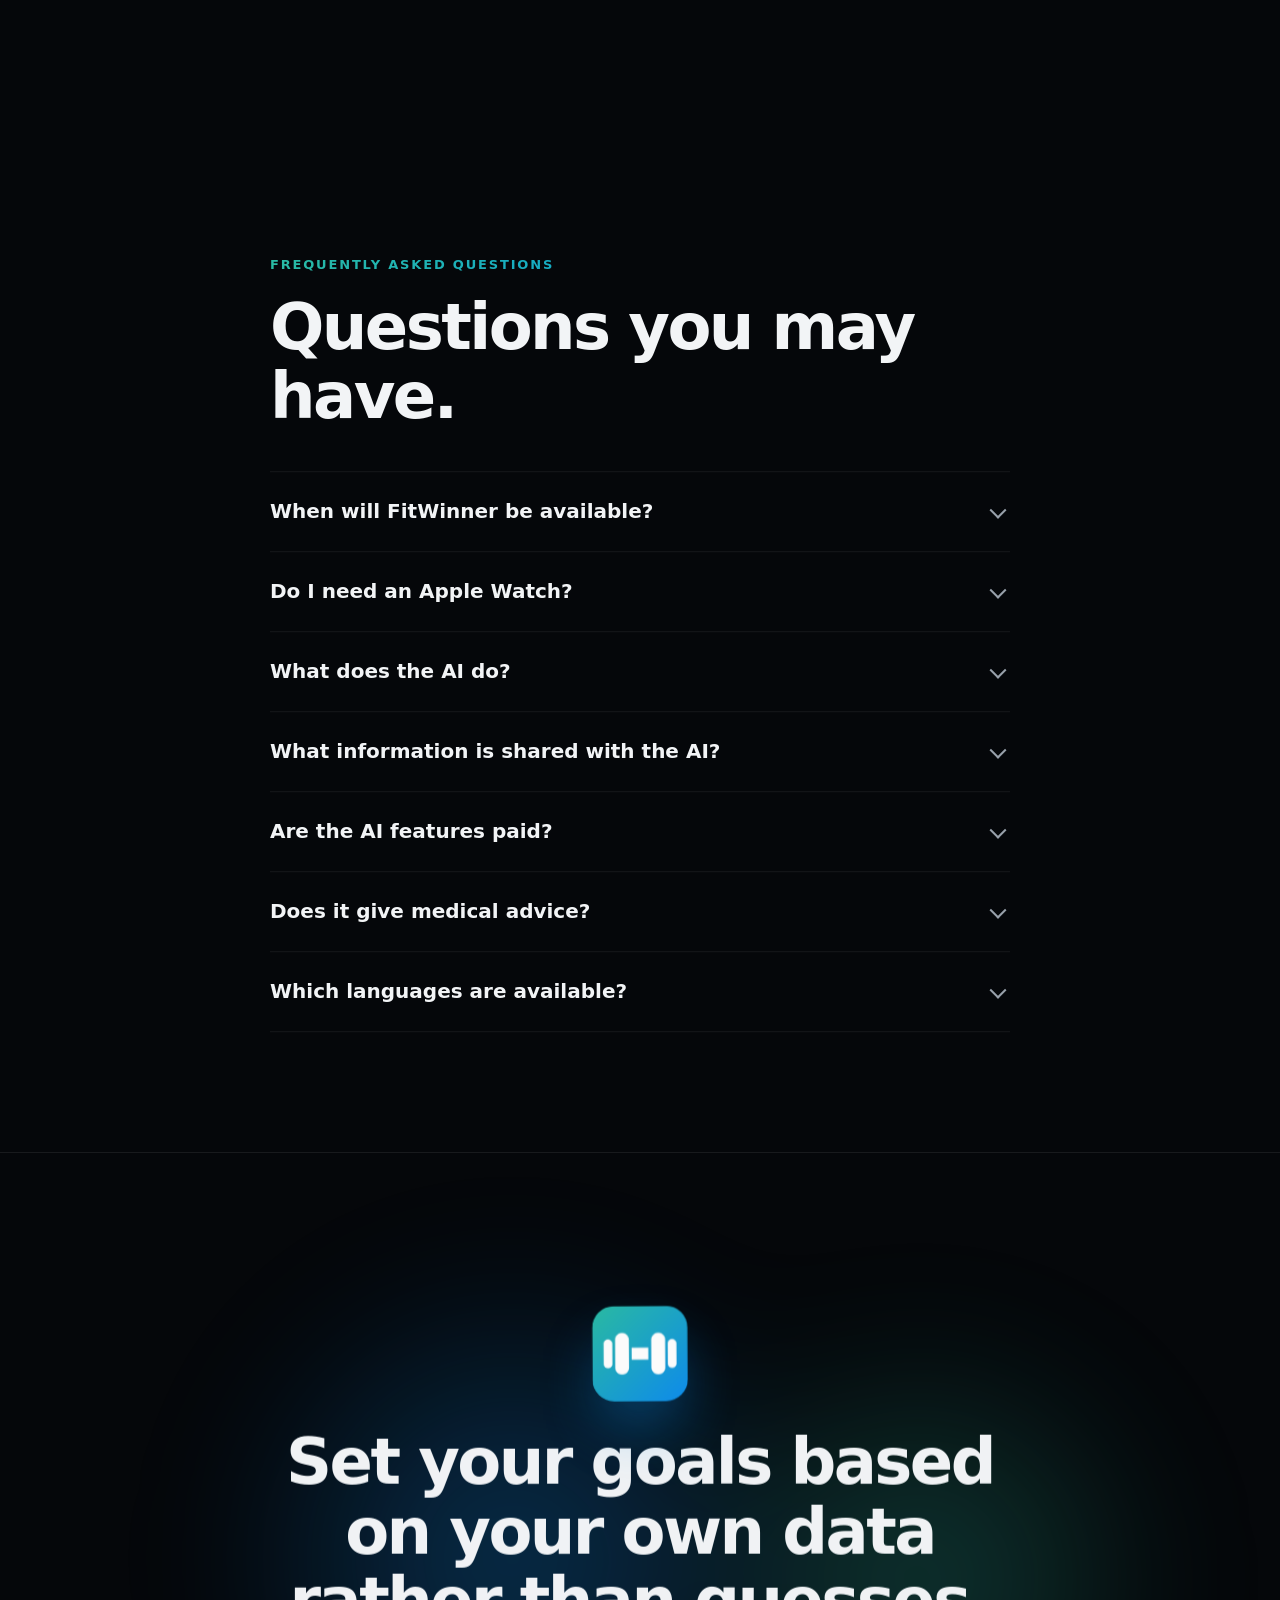
==== commit 0b39a3ae: "style(brand): site gradyanı uygulamayla aynı ara tonlarda (OKLab) - --brand-1/--brand-2 #2abda3/#0e8" ====
--- a/index.html
+++ b/index.html
@@ -31,7 +31,7 @@
 <meta name="twitter:title" content="FitWinner: Kalori takibi, antrenman ve toparlanma">
 <meta name="twitter:description" content="Günlük kalori hedefin, antrenman planın ve form skorun, paylaştığın bilgilere ve günlük kayıtlarına dayanarak doğrudan telefonunda hesaplanır. Dilersen yapay zekâ sonuçları senin için sade bir dille yorumlar.">
 <meta name="twitter:image" content="https://fitwinner.app/assets/img/og-tr-1200x630-d.jpg">
-<link rel="stylesheet" href="assets/css/site.css?v=20261012b">
+<link rel="stylesheet" href="assets/css/site.css?v=20261013a">
 <script>if(!document.documentElement.dataset.lang&&/[?&]lang=en(&|$)/.test(location.search))location.replace('/en/'+location.hash);document.documentElement.classList.add('js')</script>
 <script src="assets/vendor/gsap.min.js" defer></script>
 <script src="assets/vendor/ScrollTrigger.min.js" defer></script>
--- a/assets/css/site.css
+++ b/assets/css/site.css
@@ -1,5 +1,6 @@
 /* FitWinner — fitwinner.app
-   Dark-first, like the app. Brand gradient comes from the app icon (#2abda3 → #0e8eef).
+   Dark-first, like the app. Brand gradient = app's Brand.teal → Brand.blue (#2bbda5 → #0f8ef0).
+   iOS mixes gradients in OKLab (midpoint #10a8cd); `in oklab` below gives the same in-between tones.
    Domain colours mirror Theme.Accent in the app (iOS system palette, dark variants). */
 
 :root {
@@ -13,8 +14,8 @@
   --faint: #5d6670;
   --line: rgba(255, 255, 255, .08);
 
-  --brand-1: #2abda3;
-  --brand-2: #0e8eef;
+  --brand-1: #2bbda5;
+  --brand-2: #0f8ef0;
   --brand: linear-gradient(120deg, var(--brand-1), var(--brand-2));
   --logo-yellow: #fdbd5a;
 
@@ -32,6 +33,10 @@
   --font: -apple-system, BlinkMacSystemFont, "SF Pro Display", "Segoe UI", system-ui, Roboto, "Helvetica Neue", Arial, sans-serif;
   --font-num: ui-rounded, "SF Pro Rounded", -apple-system, BlinkMacSystemFont, system-ui, sans-serif;
   color-scheme: dark;
+}
+/* Browsers without interpolation spaces would drop the whole gradient, so keep the sRGB one above. */
+@supports (background: linear-gradient(in oklab, red, blue)) {
+  :root { --brand: linear-gradient(in oklab 120deg, var(--brand-1), var(--brand-2)); }
 }
 
 *, *::before, *::after { box-sizing: border-box; }
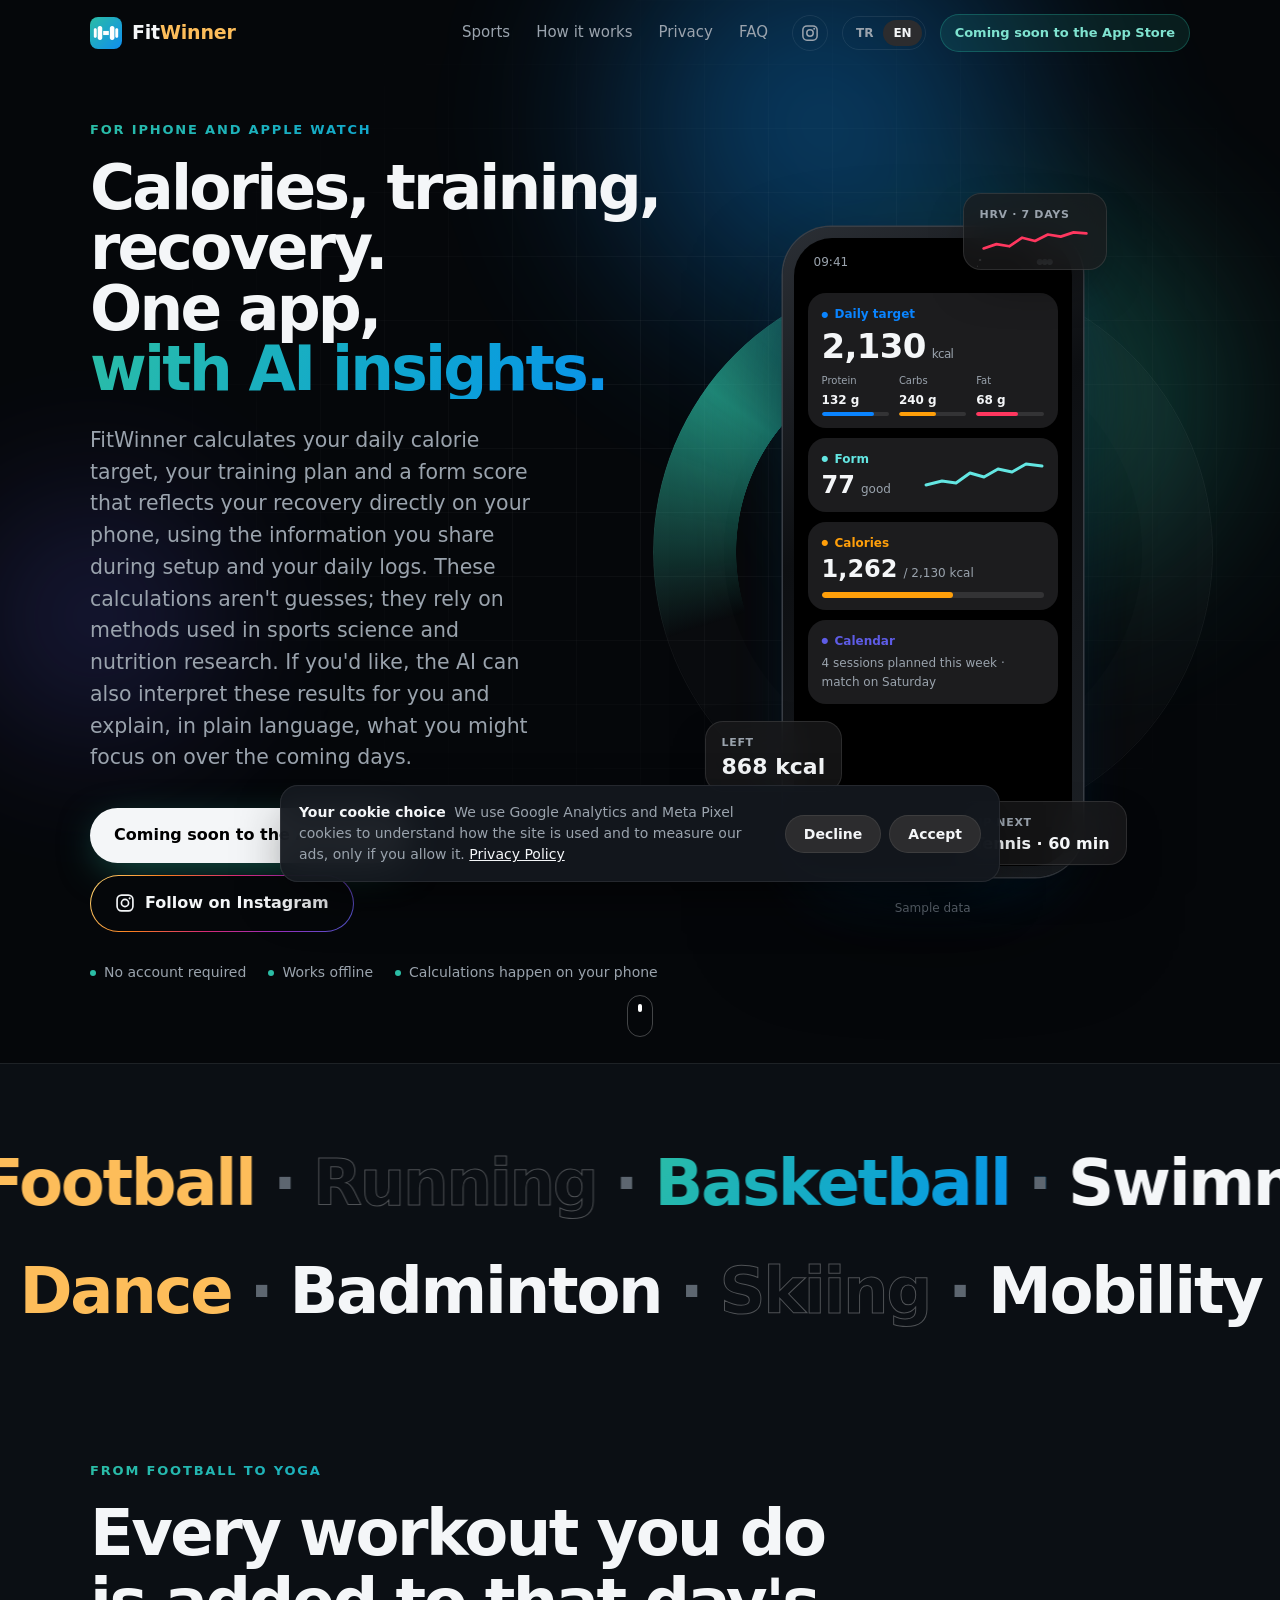
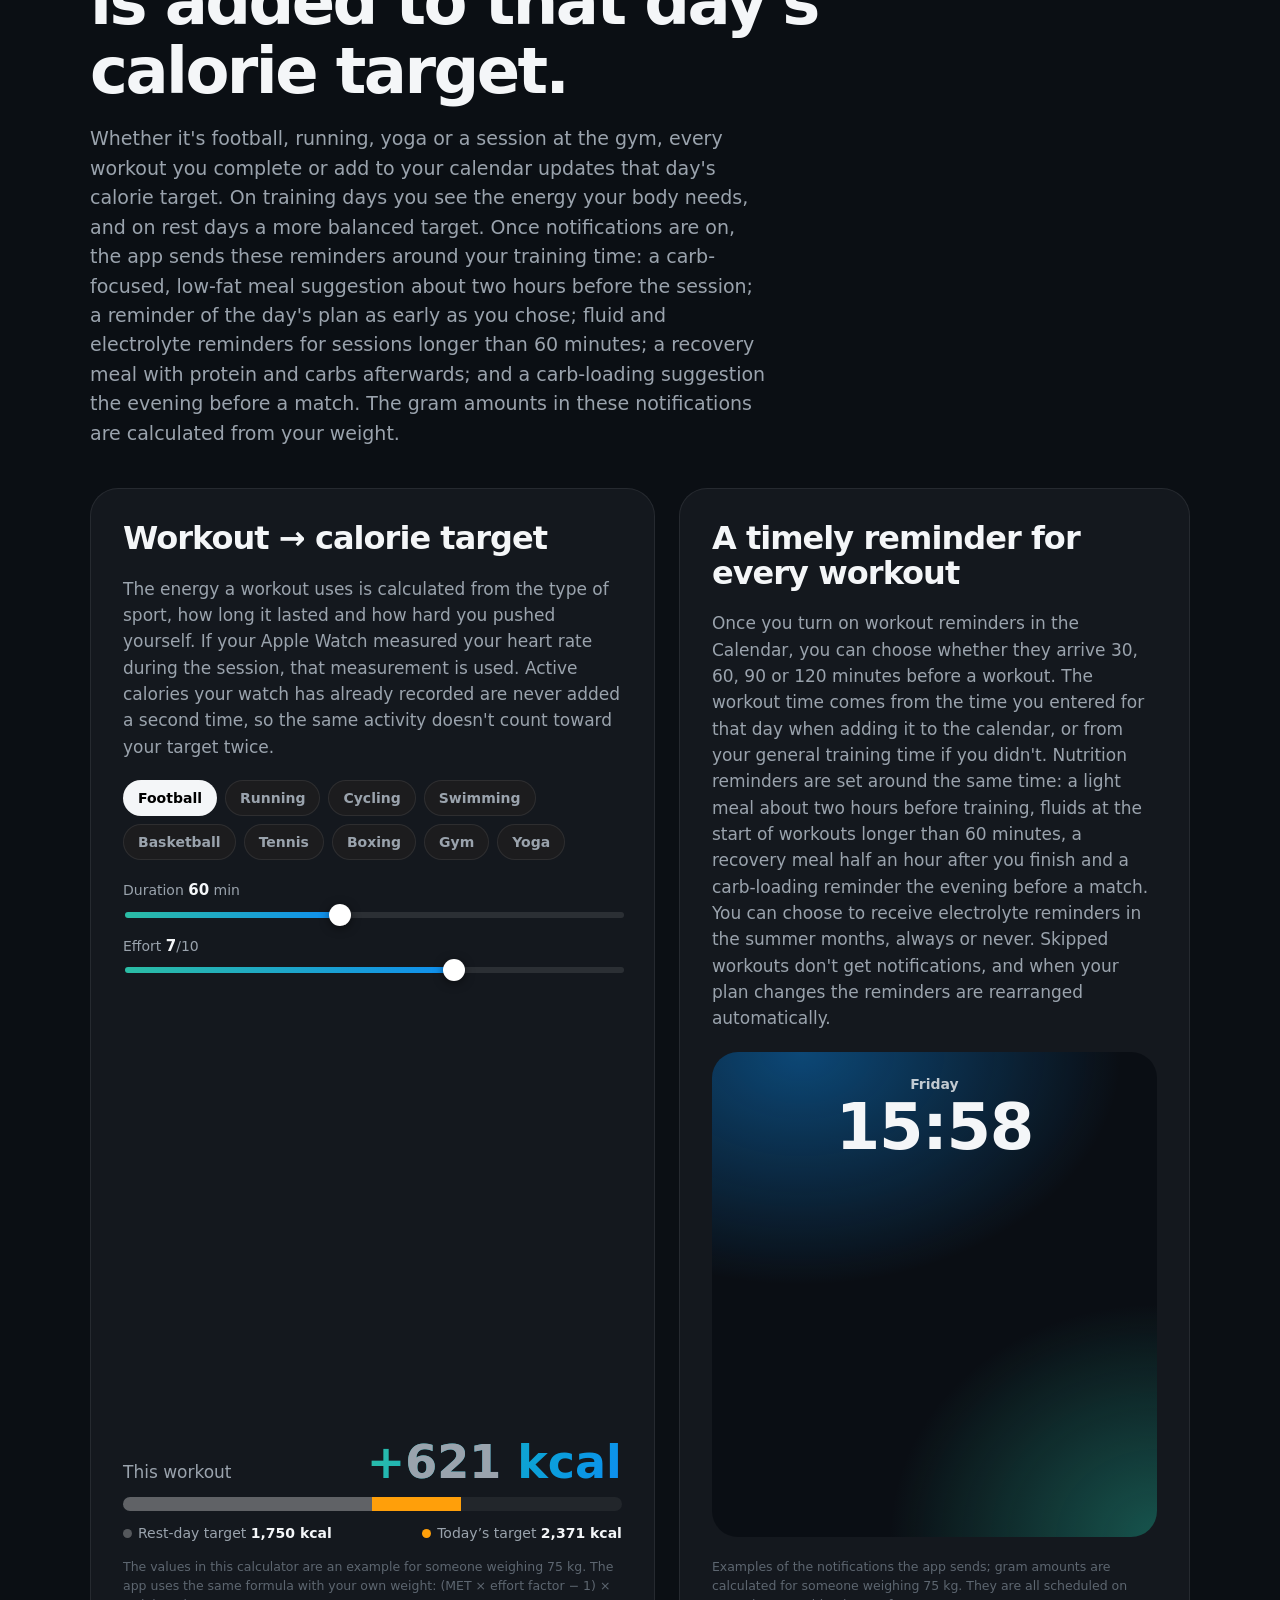
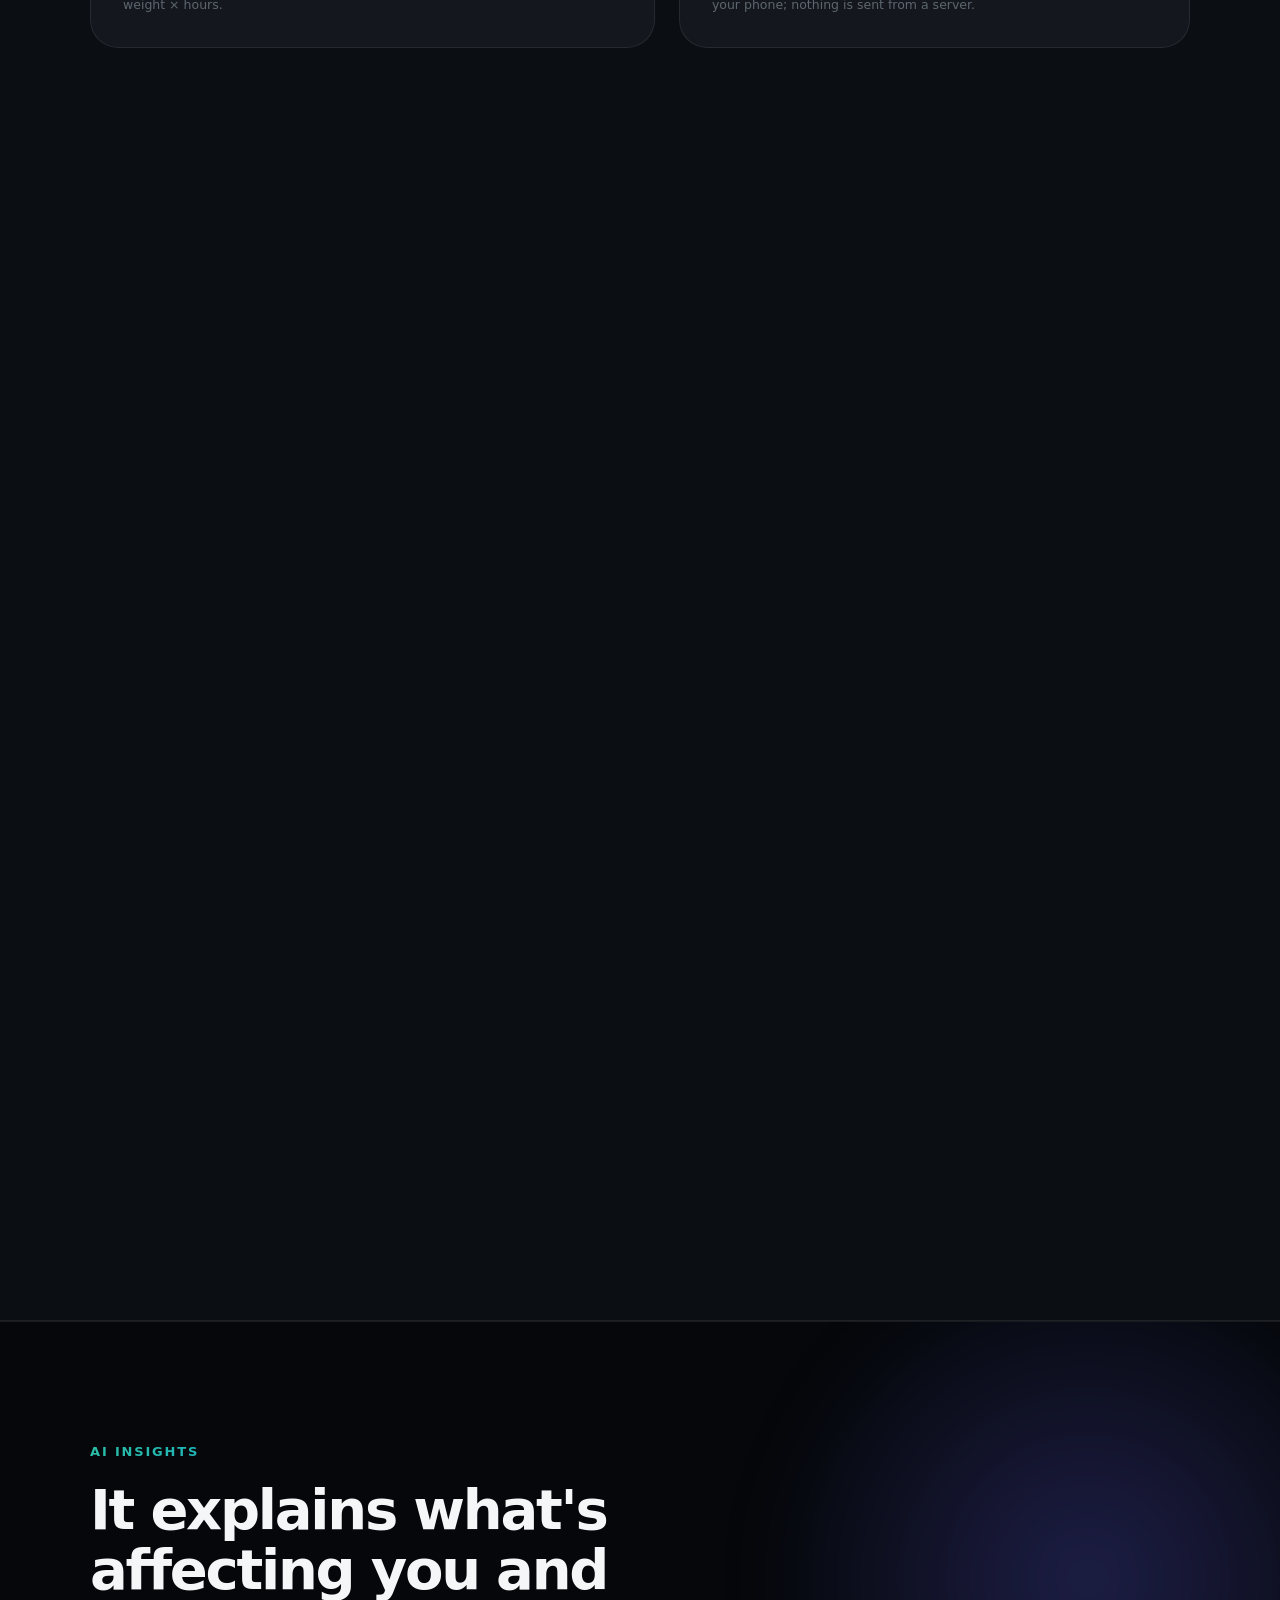
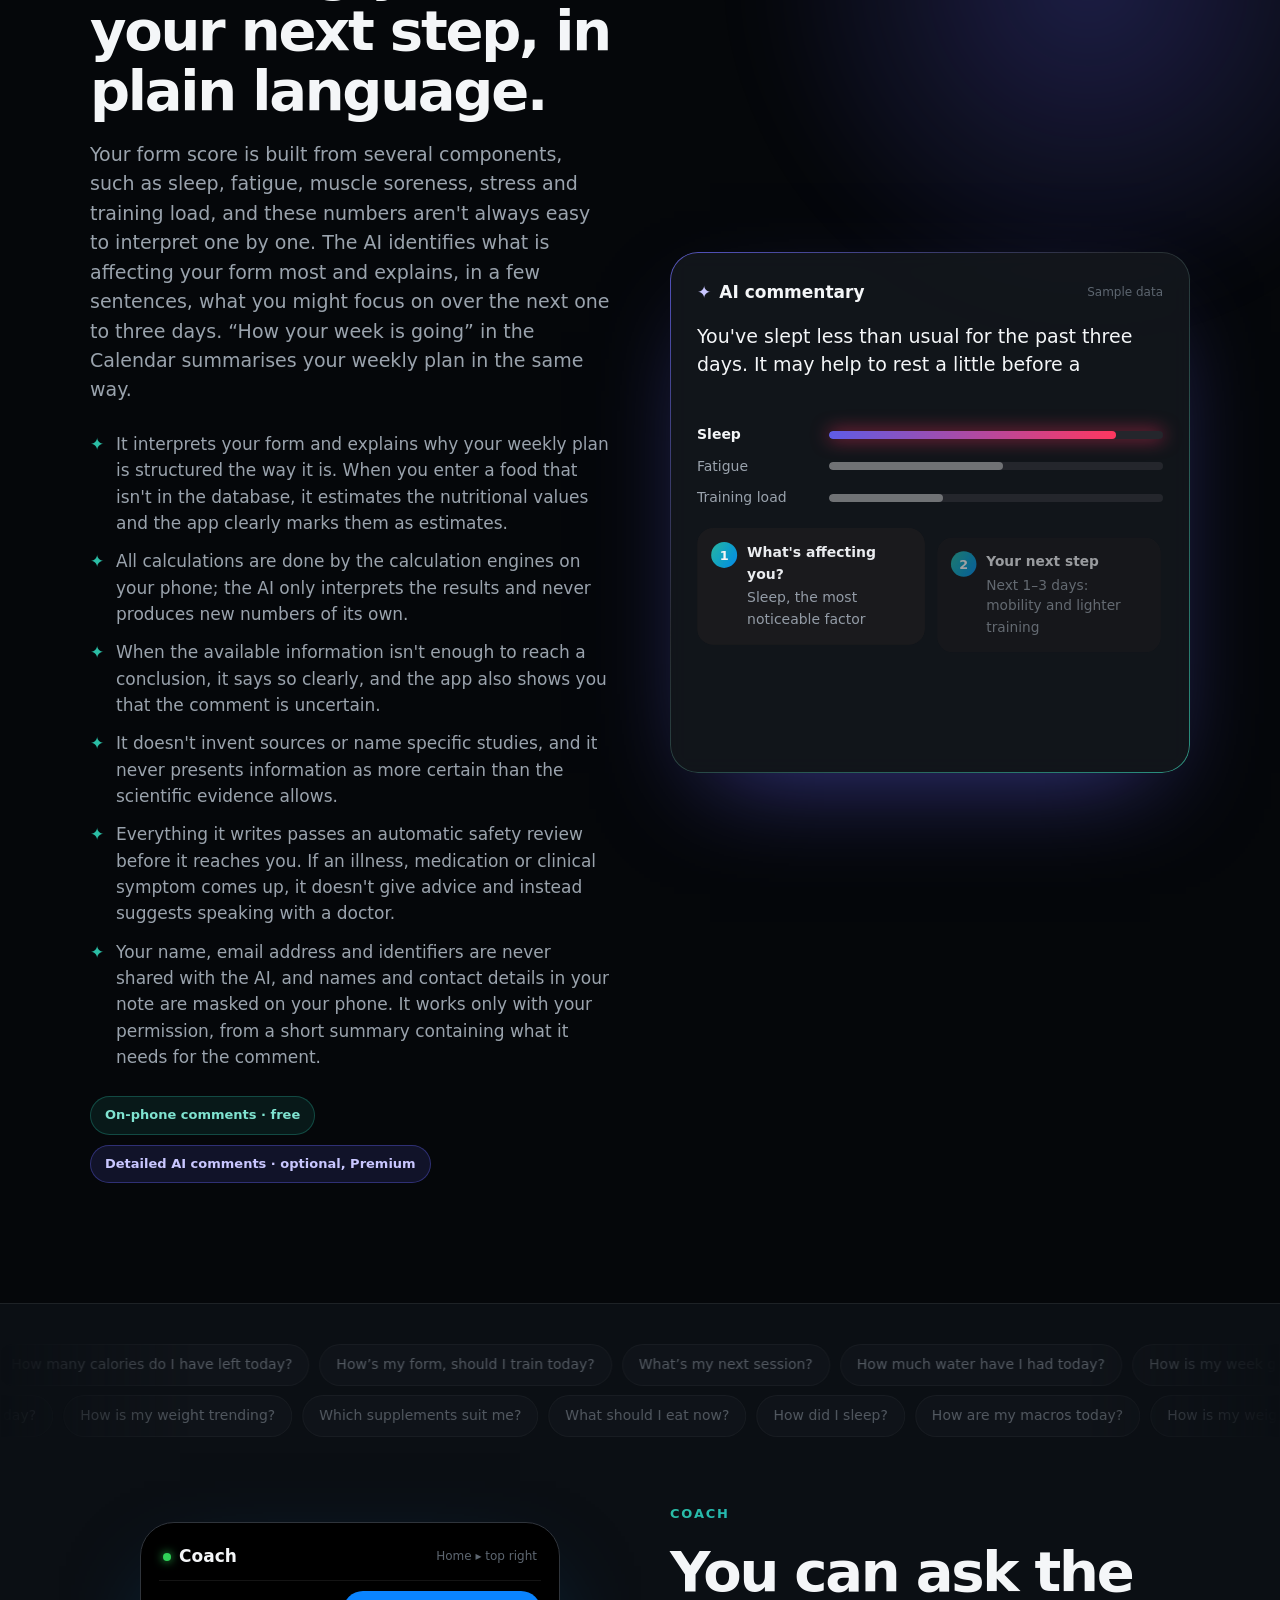
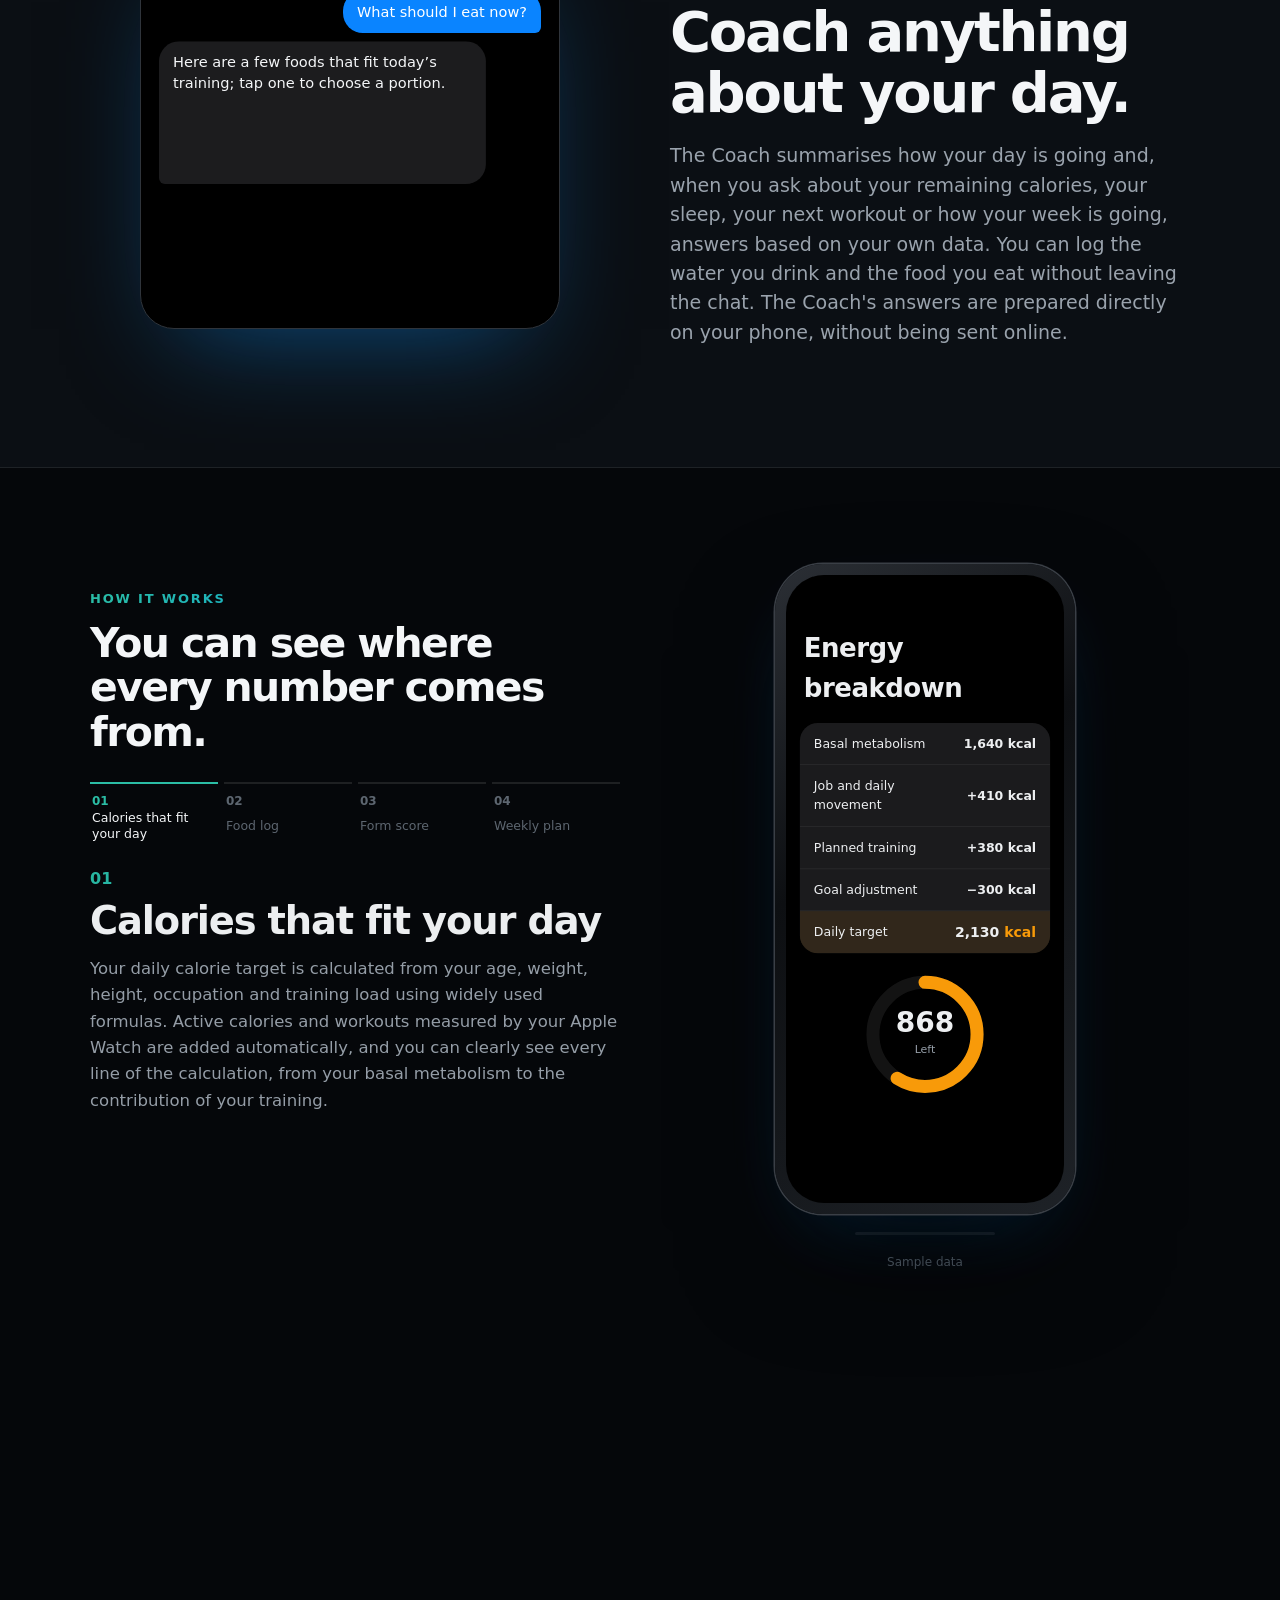
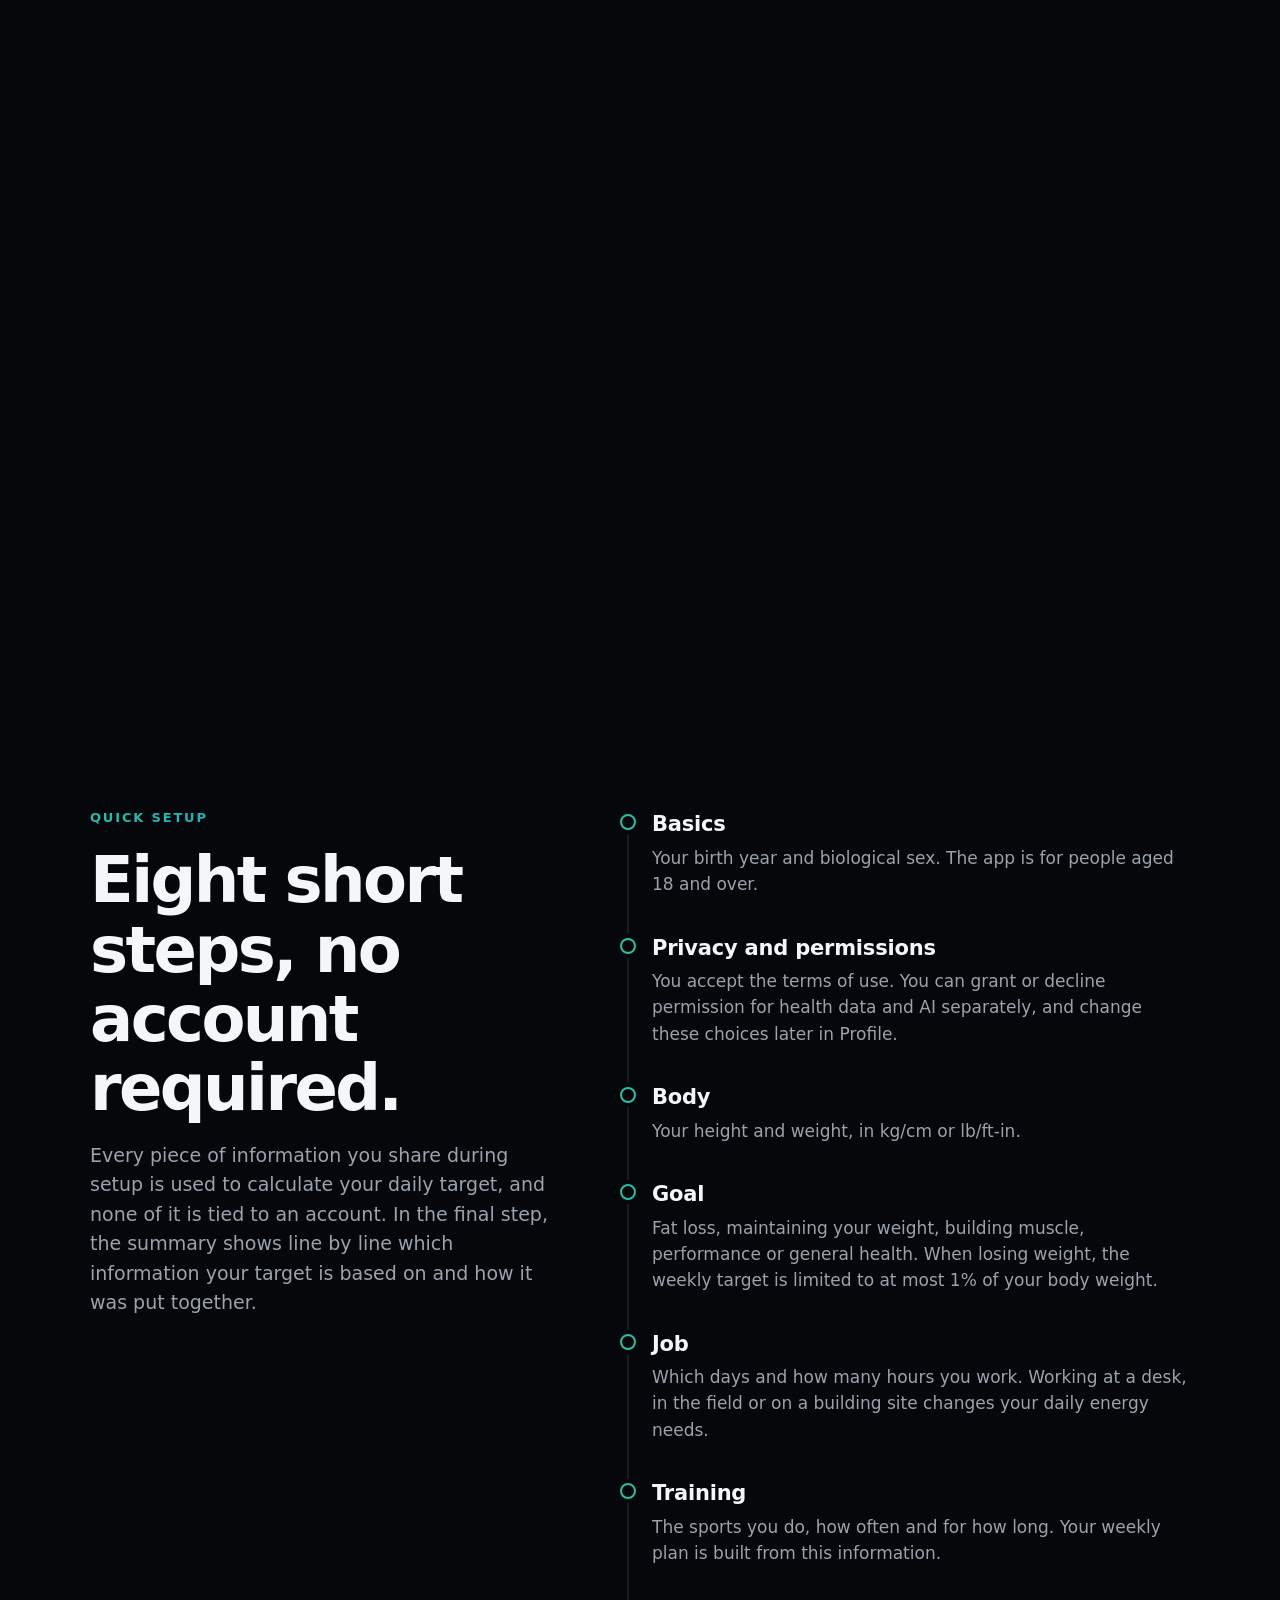
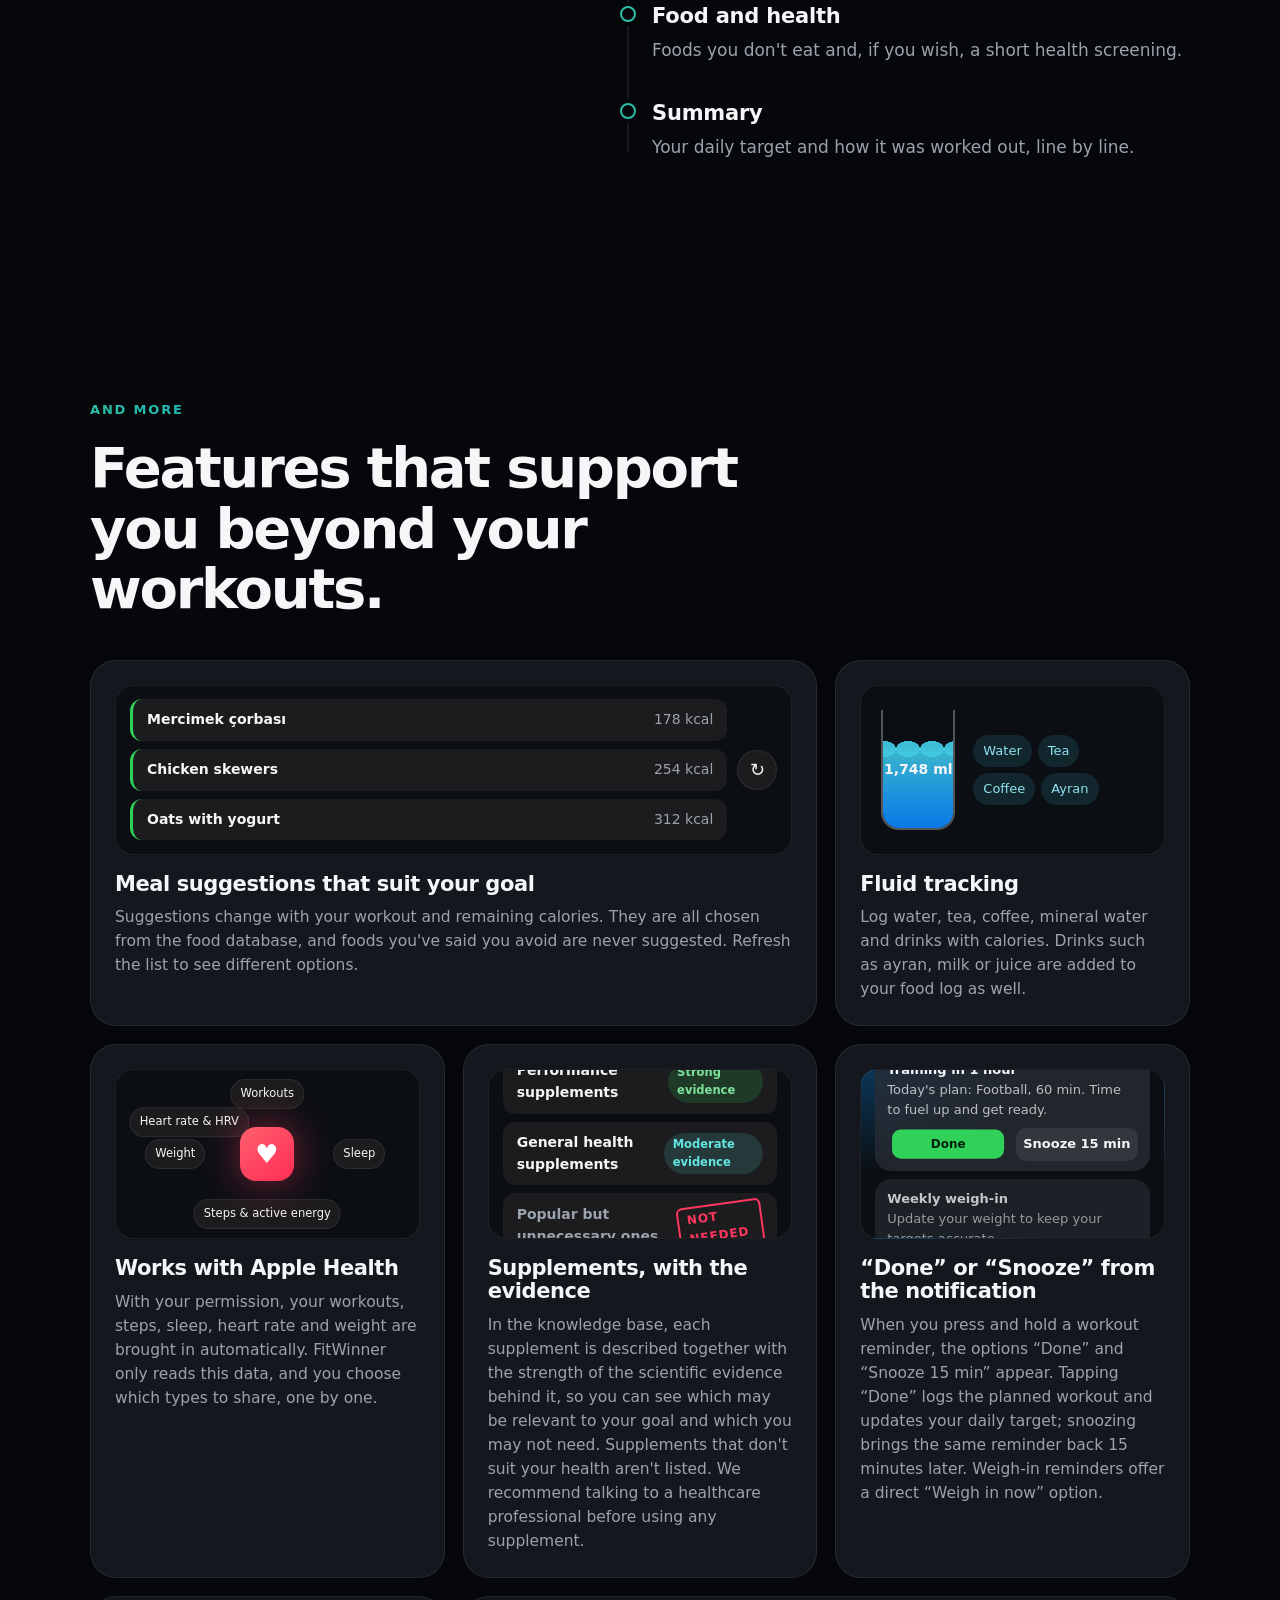
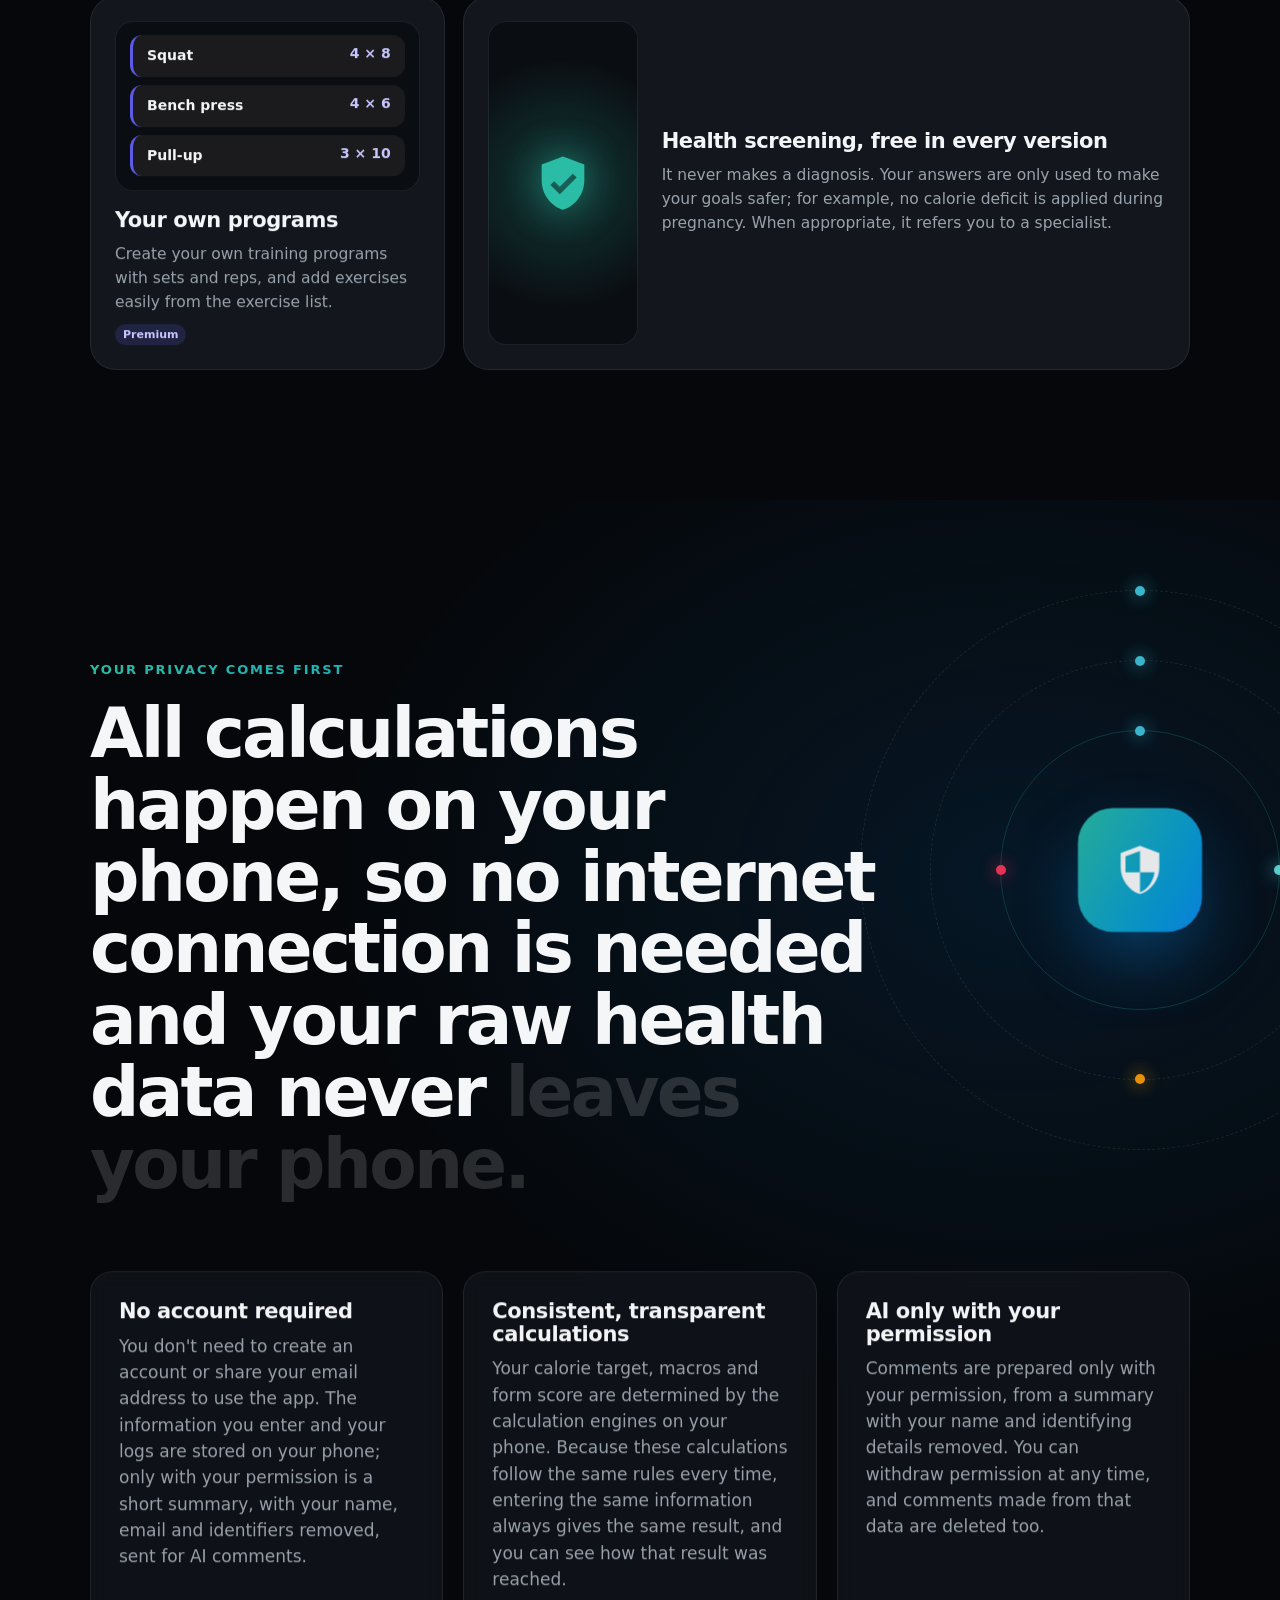
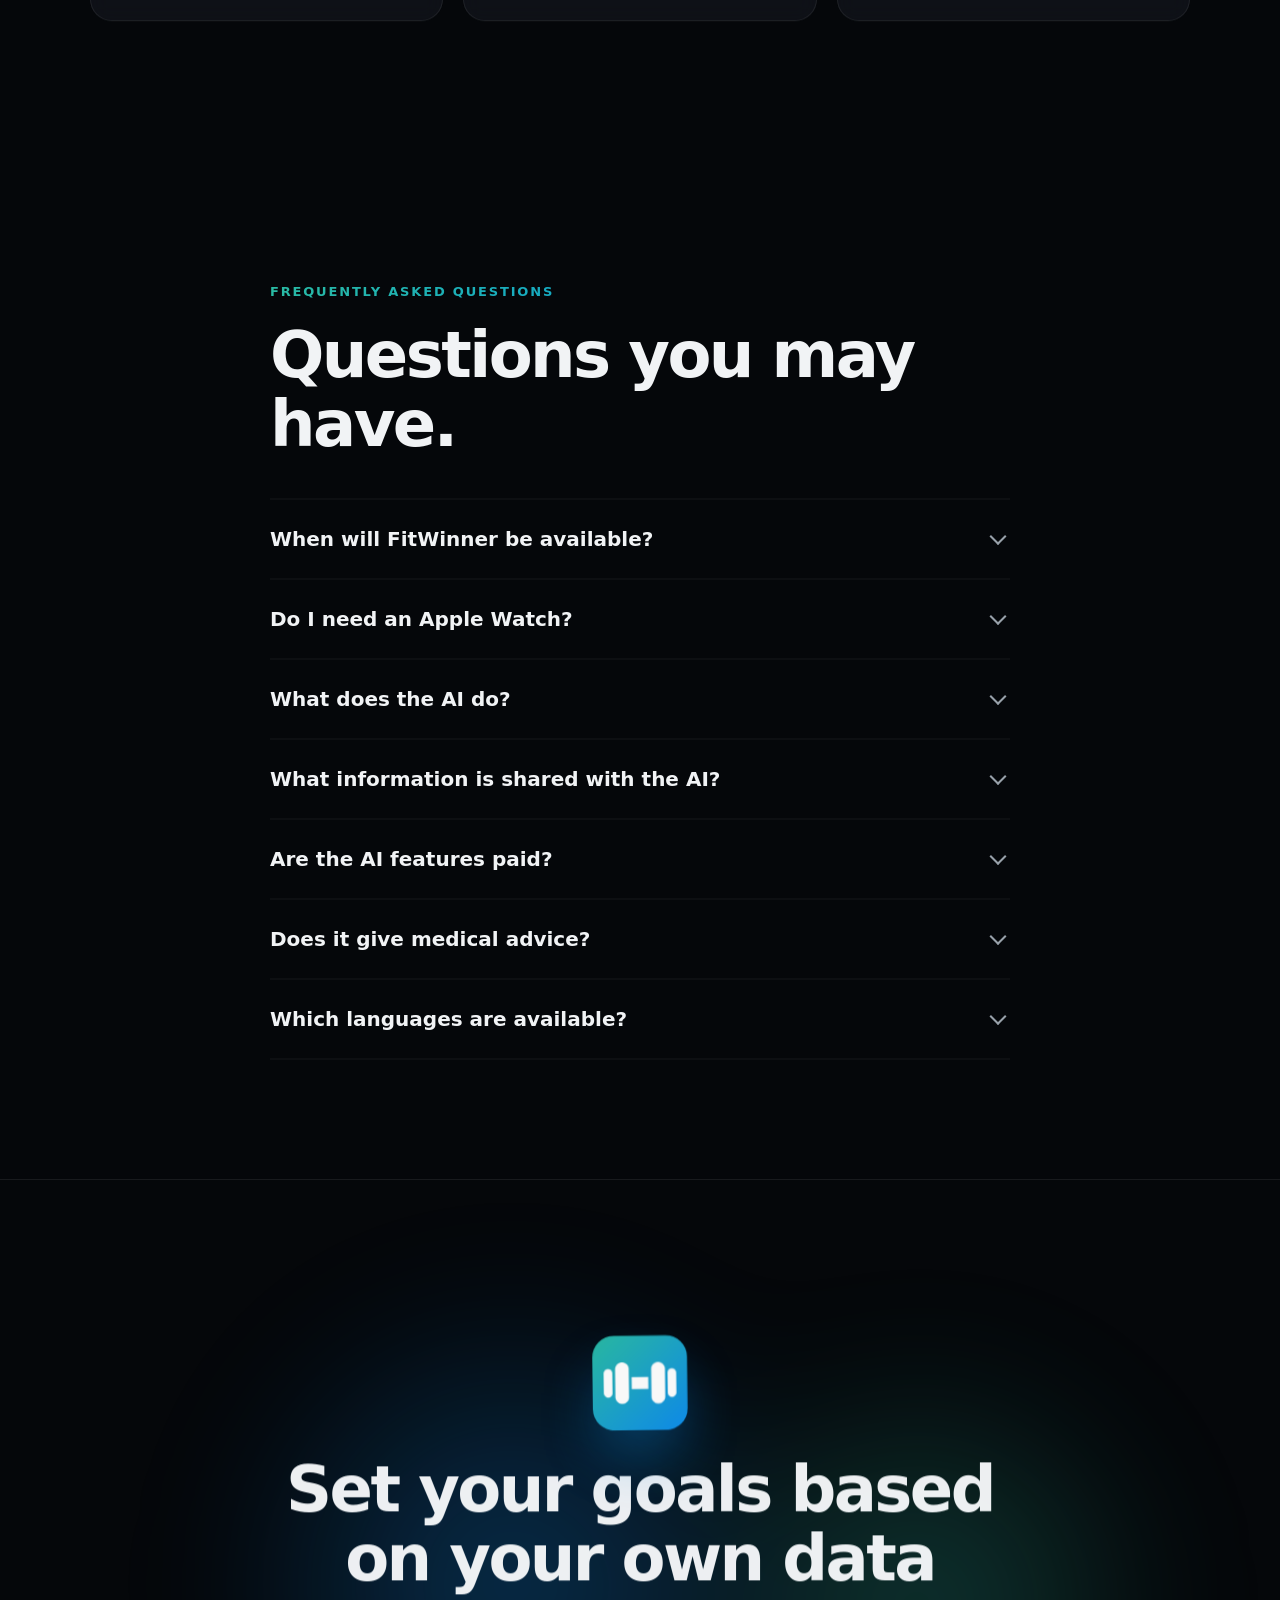
==== commit f457a1b6: "fix(legal): alt bilgiye ABD tüketici sağlık verisi politikası bağlantısı (WA MHMDA); iletişim info@;" ====
--- a/index.html
+++ b/index.html
@@ -35,10 +35,10 @@
 <script>if(!document.documentElement.dataset.lang&&/[?&]lang=en(&|$)/.test(location.search))location.replace('/en/'+location.hash);document.documentElement.classList.add('js')</script>
 <script src="assets/vendor/gsap.min.js" defer></script>
 <script src="assets/vendor/ScrollTrigger.min.js" defer></script>
-<script src="assets/js/i18n.js?v=20261012b" defer></script>
+<script src="assets/js/i18n.js?v=20261113a" defer></script>
 <script src="assets/js/site.js?v=20261012b" defer></script>
 <script src="assets/js/consent.js?v=20261012b" defer></script>
-<script type="application/ld+json" id="ld">{"@context":"https://schema.org","@graph":[{"@type":"Organization","@id":"https://fitwinner.app/#org","name":"EK Digital Technologies OÜ","email":"enis@ekdigital.tech"},{"@type":"WebSite","@id":"https://fitwinner.app/#website","url":"https://fitwinner.app/","name":"FitWinner","inLanguage":["tr","en"],"publisher":{"@id":"https://fitwinner.app/#org"}},{"@type":"MobileApplication","@id":"https://fitwinner.app/#app","name":"FitWinner","url":"https://fitwinner.app/","description":"FitWinner; günlük kalori hedefini, antrenman planını ve form skorunu verilerinle telefonunda hesaplar. iPhone ve Apple Watch için. Yakında App Store'da.","operatingSystem":"iOS","applicationCategory":"HealthApplication","availableOnDevice":["iPhone","Apple Watch"],"image":"https://fitwinner.app/assets/img/icon-512.png","sameAs":["https://www.instagram.com/fitwinner.app/"],"offers":{"@type":"Offer","price":"0","priceCurrency":"TRY"},"publisher":{"@id":"https://fitwinner.app/#org"}},{"@type":"WebPage","@id":"https://fitwinner.app/#page","url":"https://fitwinner.app/","name":"FitWinner: Kalori takibi, antrenman ve toparlanma","inLanguage":"tr","isPartOf":{"@id":"https://fitwinner.app/#website"},"about":{"@id":"https://fitwinner.app/#app"}},{"@type":"FAQPage","@id":"https://fitwinner.app/#faq","inLanguage":"tr","isPartOf":{"@id":"https://fitwinner.app/#page"},"mainEntity":[{"@type":"Question","name":"FitWinner ne zaman yayınlanacak?","acceptedAnswer":{"@type":"Answer","text":"FitWinner şu anda kapalı beta testinde. App Store'da yayınlandığında bu sayfada duyuracağız."}},{"@type":"Question","name":"Apple Watch gerekli mi?","acceptedAnswer":{"@type":"Answer","text":"Hayır, gerekli değil. Kalori takibi, yemek kaydı ve antrenman planı saat olmadan da kullanılabilir. Apple Watch ya da Apple Sağlık'ı bağladığında dinlenme nabzın, HRV değerin ve uykun da form skoruna dahil edilir."}},{"@type":"Question","name":"Yapay zekâ ne yapar?","acceptedAnswer":{"@type":"Answer","text":"Yalnızca izin verdiğinde, form skorunu ve planını kısa notlarla yorumlar; veritabanında bulunmayan yemeklerin değerlerini de tahmin eder. Hesaplamaları yapay zekâ yapmaz; kalori hedefin, makroların ve form skorun telefonundaki hesaplamalardan gelir."}},{"@type":"Question","name":"Yapay zekâya hangi bilgilerim iletilir?","acceptedAnswer":{"@type":"Answer","text":"Adın, e-posta adresin ya da hesap bilgilerin iletilmez; uygulamada hesap zaten bulunmaz. İzin verdiğinde, yorum için gereken kısa ve kimliksiz bir özet gönderilir; örneğin antrenman türü ve süresi ile son günlerin form skorları. İznini geri aldığında bu verilerden hazırlanan yorumlar da silinir."}},{"@type":"Question","name":"Yapay zekâ özellikleri ücretli mi?","acceptedAnswer":{"@type":"Answer","text":"Telefonda hazırlanan yorumlar ücretsizdir. Ayrıntılı yapay zekâ yorumu, plan açıklaması ve yemek tahmini Premium kapsamındadır; hepsi isteğe bağlıdır."}},{"@type":"Question","name":"Tıbbi tavsiye verir mi?","acceptedAnswer":{"@type":"Answer","text":"Hayır. FitWinner 18 yaş ve üzeri kullanıcılar içindir. Tıbbi bir cihaz değildir; teşhis koymaz ve tedavi önermez. Bir sağlık durumun varsa hedeflerini doktorunla konuşmanı öneririz."}},{"@type":"Question","name":"Hangi dillerde kullanılabilir?","acceptedAnswer":{"@type":"Answer","text":"Uygulama 11 dilde kullanılabilir: Türkçe, İngilizce, Fransızca, Felemenkçe, İspanyolca, İtalyanca, Portekizce, Lehçe, Yunanca, Çekçe ve Estonca. Bu site şimdilik Türkçe ve İngilizce olarak hazırlanmıştır."}}]}]}</script>
+<script type="application/ld+json" id="ld">{"@context":"https://schema.org","@graph":[{"@type":"Organization","@id":"https://fitwinner.app/#org","name":"EK Digital Technologies OÜ","email":"info@ekdigital.tech"},{"@type":"WebSite","@id":"https://fitwinner.app/#website","url":"https://fitwinner.app/","name":"FitWinner","inLanguage":["tr","en"],"publisher":{"@id":"https://fitwinner.app/#org"}},{"@type":"MobileApplication","@id":"https://fitwinner.app/#app","name":"FitWinner","url":"https://fitwinner.app/","description":"FitWinner; günlük kalori hedefini, antrenman planını ve form skorunu verilerinle telefonunda hesaplar. iPhone ve Apple Watch için. Yakında App Store'da.","operatingSystem":"iOS","applicationCategory":"HealthApplication","availableOnDevice":["iPhone","Apple Watch"],"image":"https://fitwinner.app/assets/img/icon-512.png","sameAs":["https://www.instagram.com/fitwinner.app/"],"offers":{"@type":"Offer","price":"0","priceCurrency":"TRY"},"publisher":{"@id":"https://fitwinner.app/#org"}},{"@type":"WebPage","@id":"https://fitwinner.app/#page","url":"https://fitwinner.app/","name":"FitWinner: Kalori takibi, antrenman ve toparlanma","inLanguage":"tr","isPartOf":{"@id":"https://fitwinner.app/#website"},"about":{"@id":"https://fitwinner.app/#app"}},{"@type":"FAQPage","@id":"https://fitwinner.app/#faq","inLanguage":"tr","isPartOf":{"@id":"https://fitwinner.app/#page"},"mainEntity":[{"@type":"Question","name":"FitWinner ne zaman yayınlanacak?","acceptedAnswer":{"@type":"Answer","text":"FitWinner şu anda kapalı beta testinde. App Store'da yayınlandığında bu sayfada duyuracağız."}},{"@type":"Question","name":"Apple Watch gerekli mi?","acceptedAnswer":{"@type":"Answer","text":"Hayır, gerekli değil. Kalori takibi, yemek kaydı ve antrenman planı saat olmadan da kullanılabilir. Apple Watch ya da Apple Sağlık'ı bağladığında dinlenme nabzın, HRV değerin ve uykun da form skoruna dahil edilir."}},{"@type":"Question","name":"Yapay zekâ ne yapar?","acceptedAnswer":{"@type":"Answer","text":"Yalnızca izin verdiğinde, form skorunu ve planını kısa notlarla yorumlar; veritabanında bulunmayan yemeklerin değerlerini de tahmin eder. Hesaplamaları yapay zekâ yapmaz; kalori hedefin, makroların ve form skorun telefonundaki hesaplamalardan gelir."}},{"@type":"Question","name":"Yapay zekâya hangi bilgilerim iletilir?","acceptedAnswer":{"@type":"Answer","text":"Adın, e-posta adresin ya da hesap bilgilerin iletilmez; uygulamada hesap zaten bulunmaz. İzin verdiğinde, yorum için gereken kısa bir özet gönderilir; örneğin antrenman türü ve süresi ile son günlerin form skorları. İznini geri aldığında bu verilerden hazırlanan yorumlar da silinir."}},{"@type":"Question","name":"Yapay zekâ özellikleri ücretli mi?","acceptedAnswer":{"@type":"Answer","text":"Telefonda hazırlanan yorumlar ücretsizdir. Ayrıntılı yapay zekâ yorumu, plan açıklaması ve yemek tahmini Premium kapsamındadır; hepsi isteğe bağlıdır."}},{"@type":"Question","name":"Tıbbi tavsiye verir mi?","acceptedAnswer":{"@type":"Answer","text":"Hayır. FitWinner 18 yaş ve üzeri kullanıcılar içindir. Tıbbi bir cihaz değildir; teşhis koymaz ve tedavi önermez. Bir sağlık durumun varsa hedeflerini doktorunla konuşmanı öneririz."}},{"@type":"Question","name":"Hangi dillerde kullanılabilir?","acceptedAnswer":{"@type":"Answer","text":"Uygulama 11 dilde kullanılabilir: Türkçe, İngilizce, Fransızca, Felemenkçe, İspanyolca, İtalyanca, Portekizce, Lehçe, Yunanca, Çekçe ve Estonca. Bu site şimdilik Türkçe ve İngilizce olarak hazırlanmıştır."}}]}]}</script>
 </head>
 <body>
 <a class="skip" href="#main" data-i18n="skip">İçeriğe geç</a>
@@ -242,7 +242,7 @@
         <li data-i18n="ai.l4">Elindeki bilgiler bir sonuca varmak için yeterli olmadığında bunu açıkça belirtir; uygulama da yorumun kesin olmadığını sana ayrıca gösterir.</li>
         <li data-i18n="ai.l5">Kaynak uydurmaz, belirli çalışmaların adını vermez ve bir bilgiyi, bilimsel kanıtların desteklediğinden daha güçlü bir şekilde sunmaz.</li>
         <li data-i18n="ai.l3">Yazdığı her metin sana ulaşmadan önce otomatik bir güvenlik kontrolünden geçer. Bir hastalık, ilaç ya da klinik bir belirti söz konusu olduğunda öneride bulunmaz ve seni bir doktora danışmaya yönlendirir.</li>
-        <li data-i18n="ai.l6">Adın, e-posta adresin ya da seni tanımlayabilecek başka bir bilgi yapay zekâya iletilmez. Yapay zekâ yalnızca sen izin verdiğinde, yorum için gereken bilgileri içeren kısa ve kimliksiz bir özetle çalışır.</li>
+        <li data-i18n="ai.l6">Adın, e-posta adresin ve kimliklerin yapay zekâya iletilmez; notundaki adlar ve iletişim bilgileri telefonunda maskelenir. Yapay zekâ yalnızca sen izin verdiğinde, yorum için gereken bilgileri içeren kısa bir özetle çalışır.</li>
       </ul>
       <div class="ai-tiers">
         <span class="tier free" data-i18n="ai.free">Telefondaki yorumlar · ücretsiz</span>
@@ -541,7 +541,7 @@
     <div class="pv-grid">
       <div class="pv" data-reveal>
         <h3 data-i18n="pv.a.t">Hesap gerekmez</h3>
-        <p data-i18n="pv.a.p">Uygulamayı kullanmak için hesap açman ya da e-posta adresini paylaşman gerekmez. Girdiğin bilgiler ve kayıtların telefonunda saklanır; yapay zekâ yorumu için yalnızca sen izin verdiğinde kısa ve kimliksiz bir özet gönderilir.</p>
+        <p data-i18n="pv.a.p">Uygulamayı kullanmak için hesap açman ya da e-posta adresini paylaşman gerekmez. Girdiğin bilgiler ve kayıtların telefonunda saklanır; yapay zekâ yorumu için yalnızca sen izin verdiğinde adın, e-postan ve kimliklerin çıkarılmış kısa bir özet gönderilir.</p>
       </div>
       <div class="pv" data-reveal>
         <h3 data-i18n="pv.b.t">Tutarlı ve şeffaf hesaplama</h3>
@@ -577,7 +577,7 @@
       </details>
       <details>
         <summary data-i18n="q6">Yapay zekâya hangi bilgilerim iletilir?</summary>
-        <p data-i18n="a6">Adın, e-posta adresin ya da hesap bilgilerin iletilmez; uygulamada hesap zaten bulunmaz. İzin verdiğinde, yorum için gereken kısa ve kimliksiz bir özet gönderilir; örneğin antrenman türü ve süresi ile son günlerin form skorları. İznini geri aldığında bu verilerden hazırlanan yorumlar da silinir.</p>
+        <p data-i18n="a6">Adın, e-posta adresin ya da hesap bilgilerin iletilmez; uygulamada hesap zaten bulunmaz. İzin verdiğinde, yorum için gereken kısa bir özet gönderilir; örneğin antrenman türü ve süresi ile son günlerin form skorları. İznini geri aldığında bu verilerden hazırlanan yorumlar da silinir.</p>
       </details>
       <details>
         <summary data-i18n="q7">Yapay zekâ özellikleri ücretli mi?</summary>
@@ -620,7 +620,8 @@
       <a href="https://ekdigitaltech-ui.github.io/fitwinner-legal/privacy/" data-i18n="ft.privacy">Gizlilik Politikası</a>
       <a href="https://ekdigitaltech-ui.github.io/fitwinner-legal/terms/" data-i18n="ft.terms">Kullanım Şartları</a>
       <a href="https://ekdigitaltech-ui.github.io/fitwinner-legal/kvkk/" data-i18n="ft.kvkk">KVKK Aydınlatma Metni</a>
-      <a href="mailto:enis@ekdigital.tech" data-i18n="ft.contact">İletişim</a>
+      <a href="https://ekdigitaltech-ui.github.io/fitwinner-legal/health-data/" data-i18n="ft.healthData">ABD Tüketici Sağlık Verisi Politikası</a>
+      <a href="mailto:info@ekdigital.tech" data-i18n="ft.contact">İletişim</a>
       <a href="#" data-consent-open data-i18n="ft.cookies">Çerez tercihleri</a>
       <a class="ig-foot" href="https://www.instagram.com/fitwinner.app/" target="_blank" rel="noopener"><svg viewBox="0 0 24 24" aria-hidden="true"><rect x="2.5" y="2.5" width="19" height="19" rx="5.5" fill="none" stroke="currentColor" stroke-width="2"/><circle cx="12" cy="12" r="4.3" fill="none" stroke="currentColor" stroke-width="2"/><circle cx="17.6" cy="6.4" r="1.3" fill="currentColor"/></svg><span>@fitwinner.app</span></a>
     </nav>
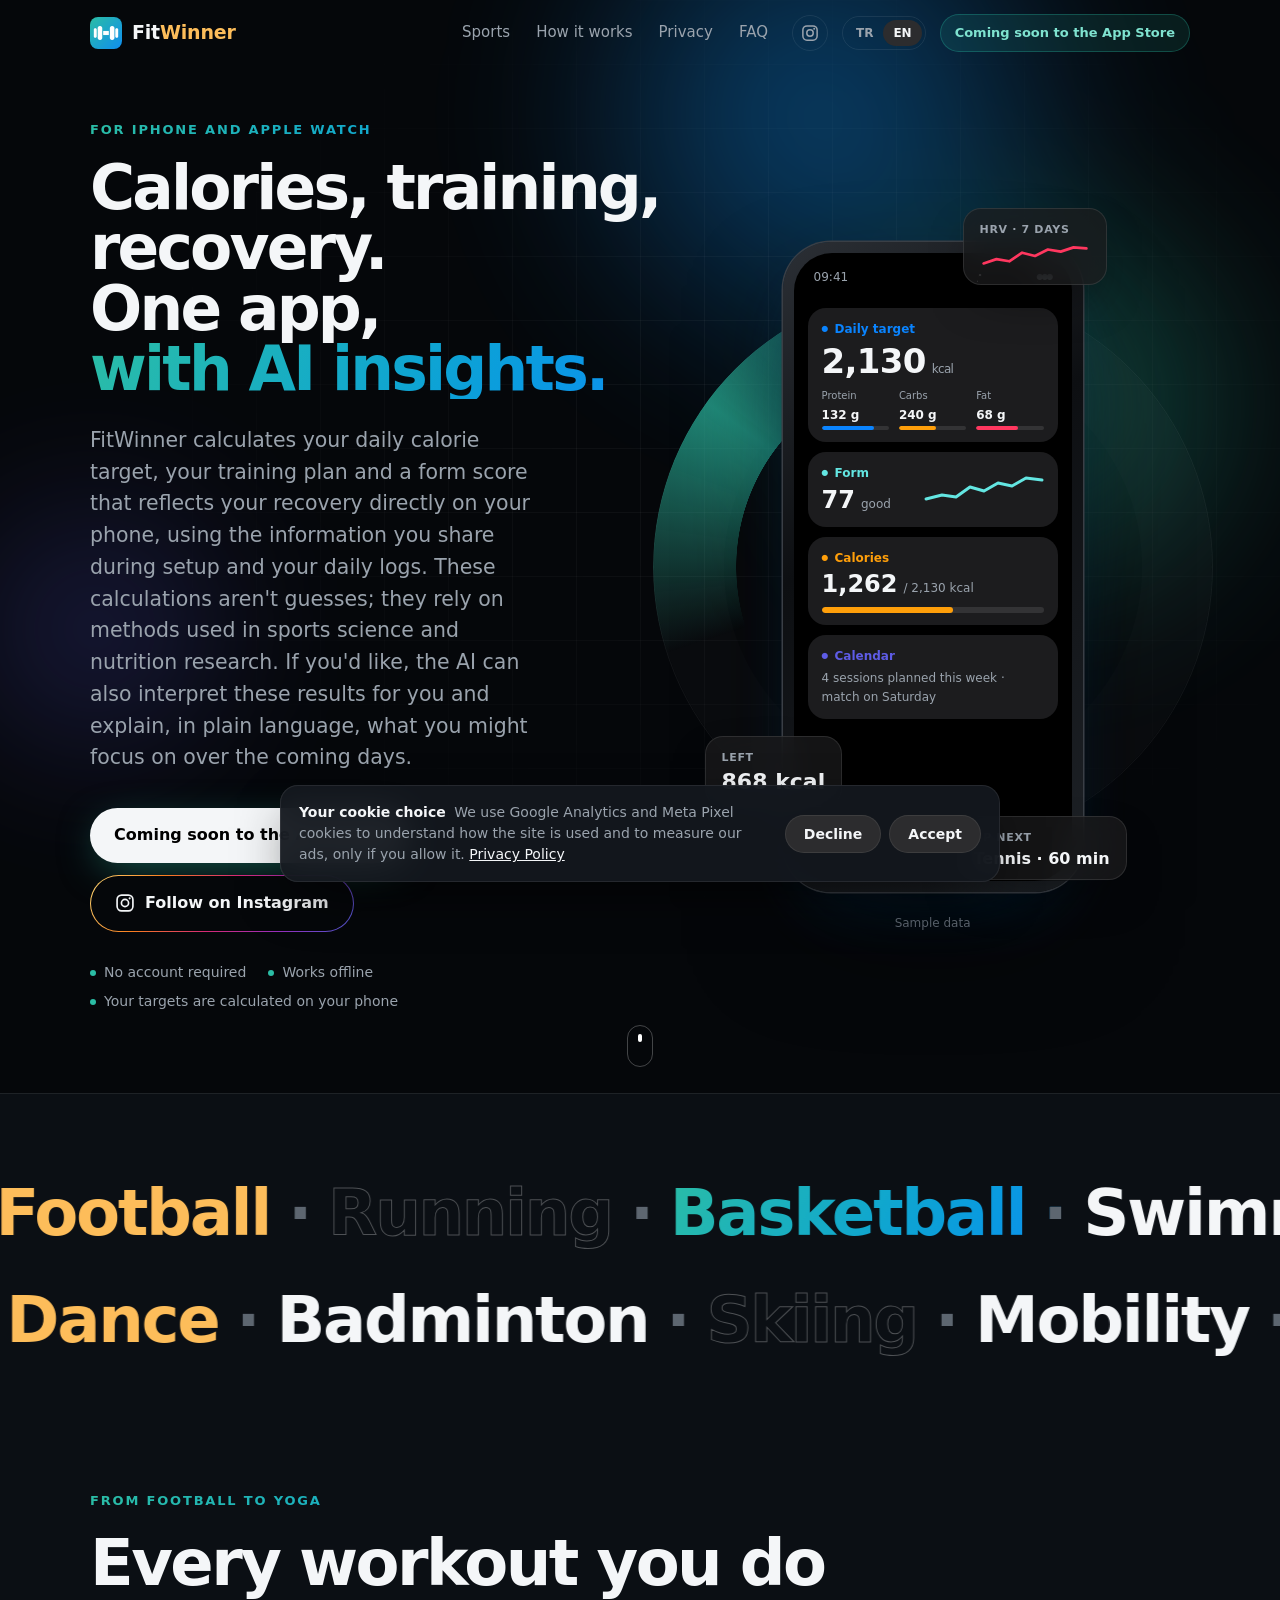
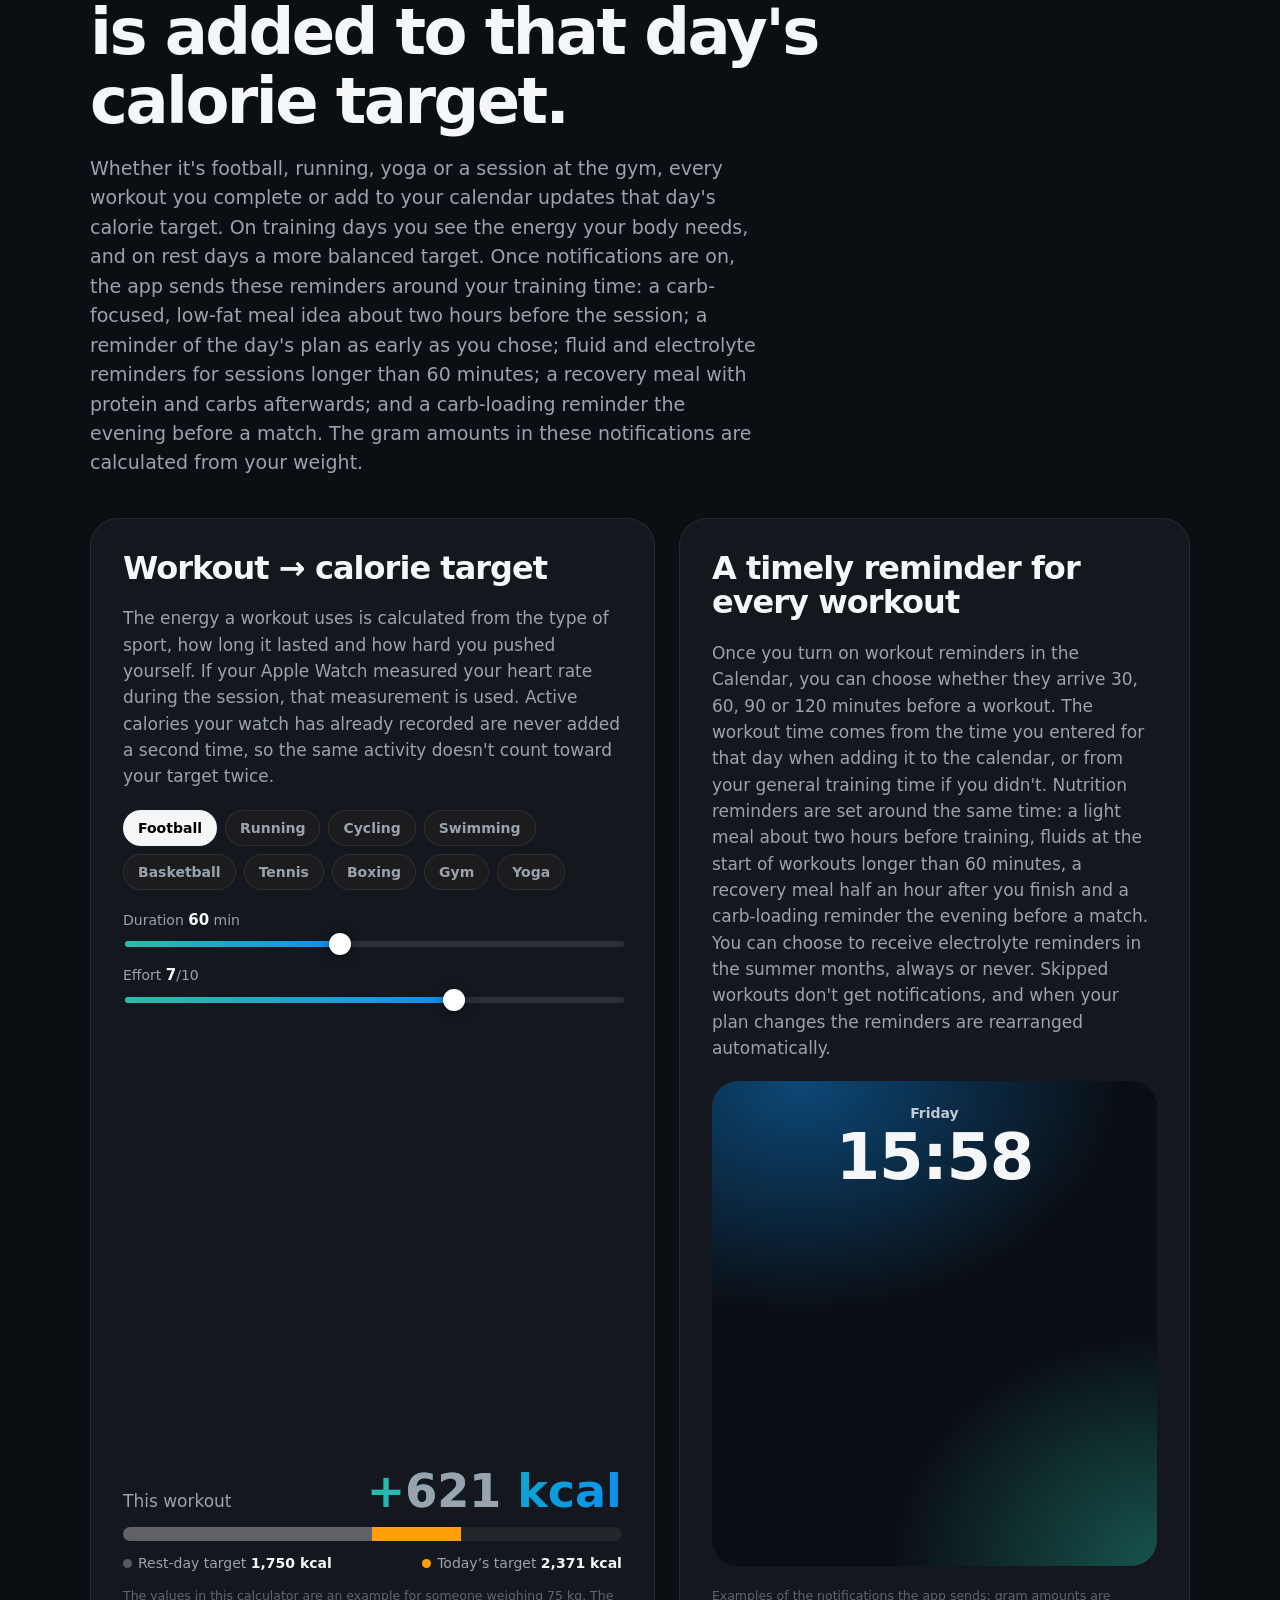
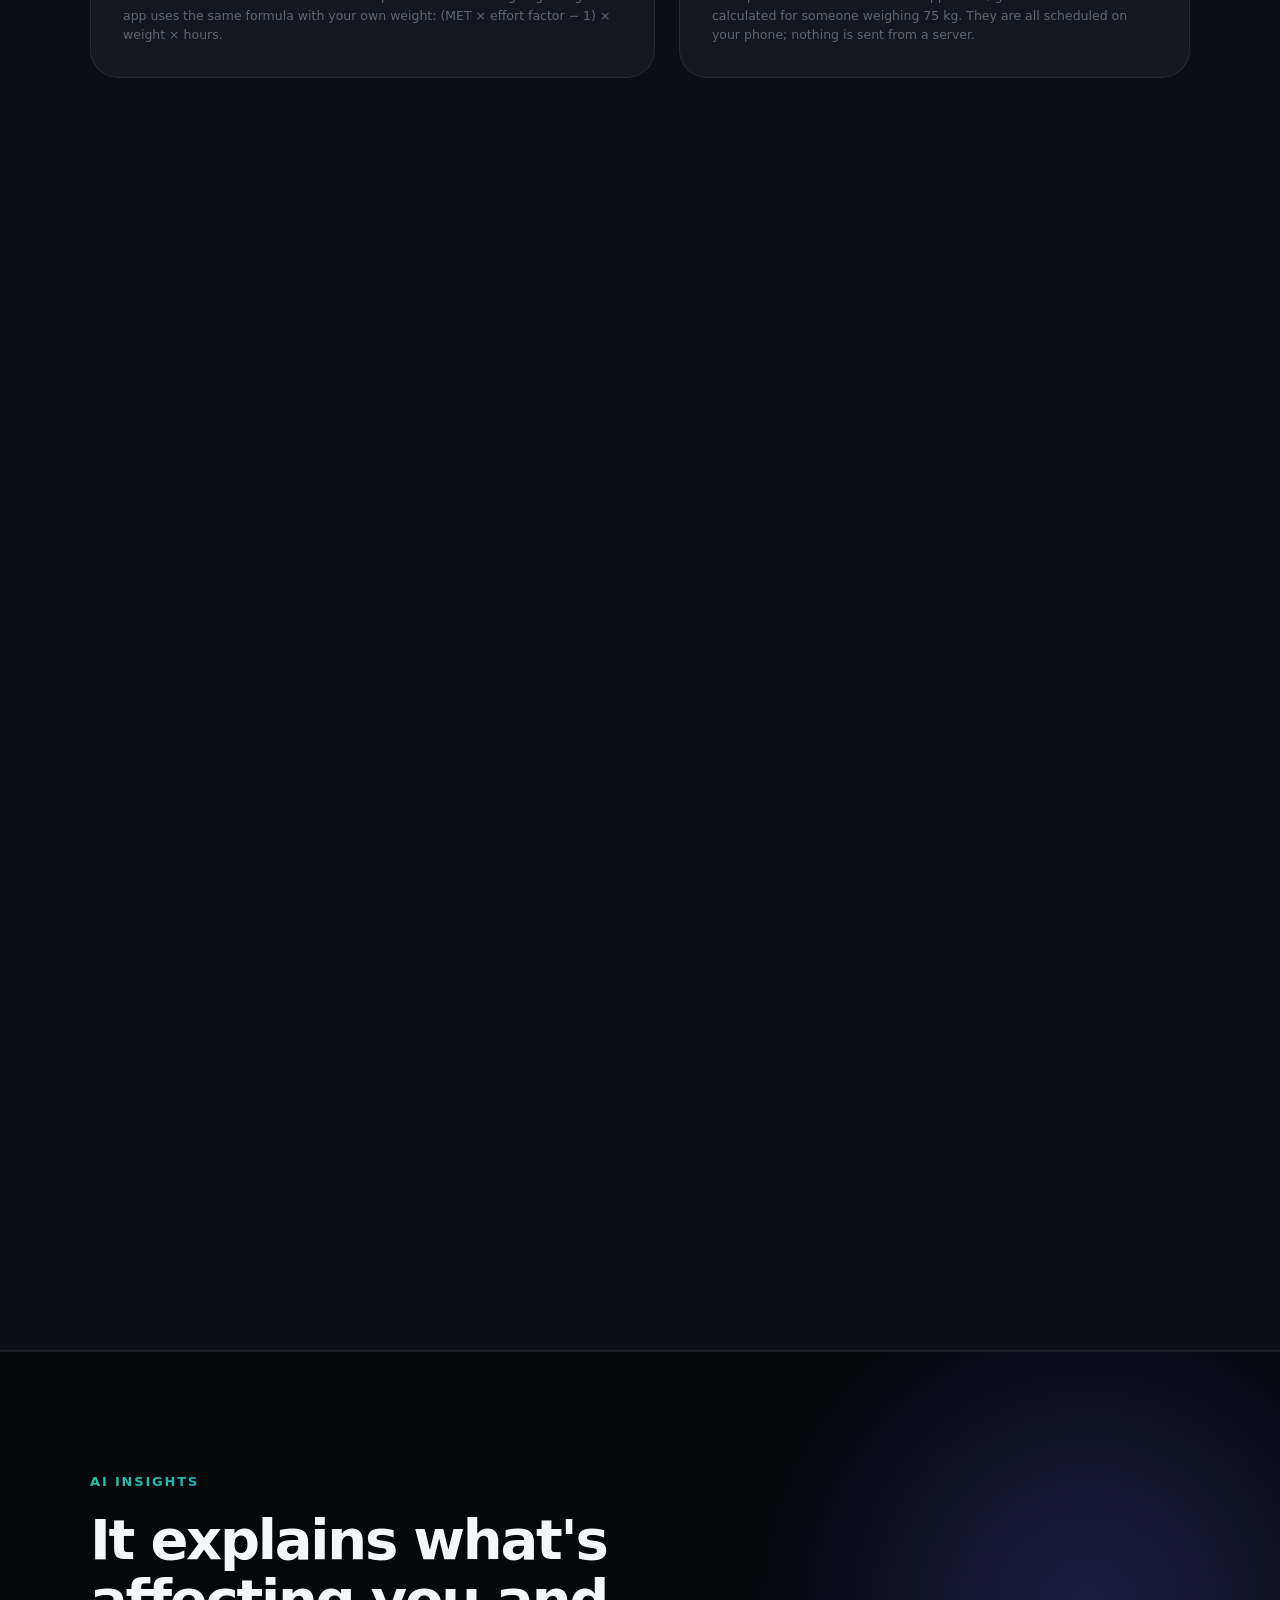
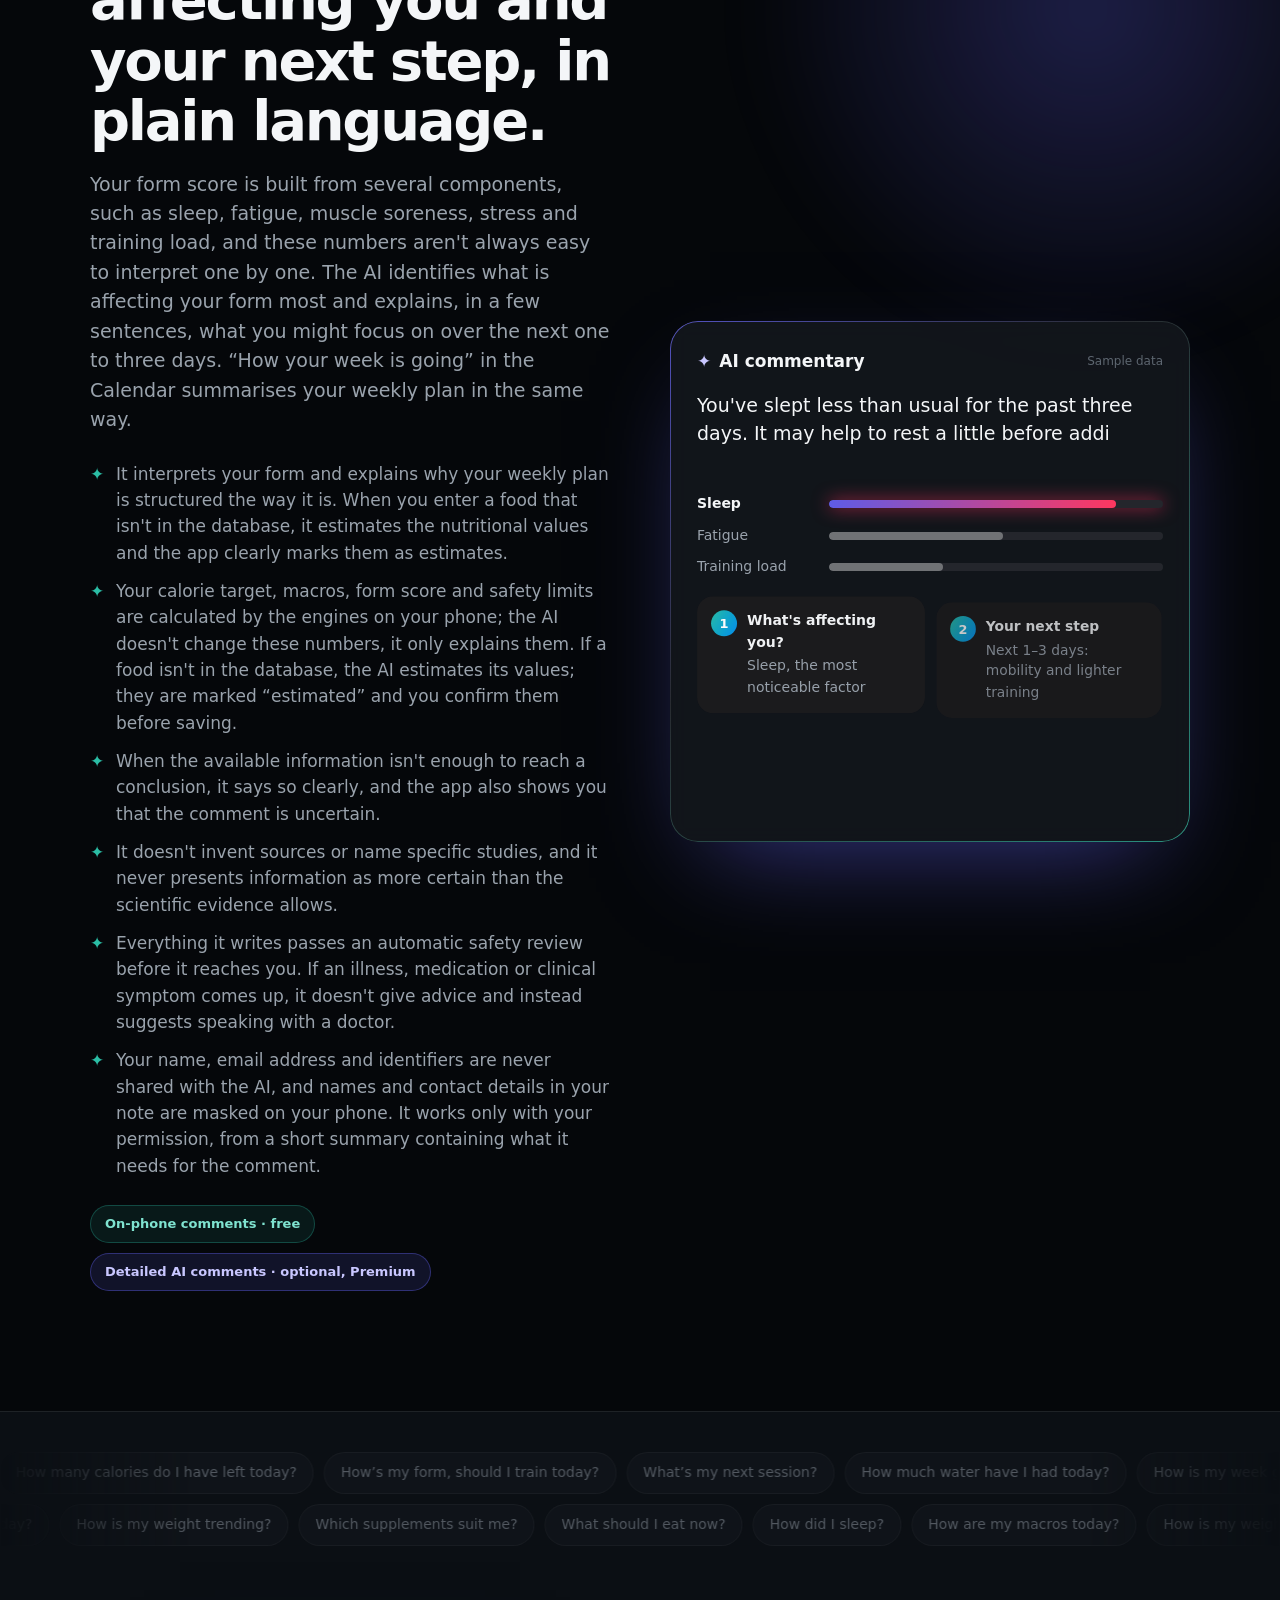
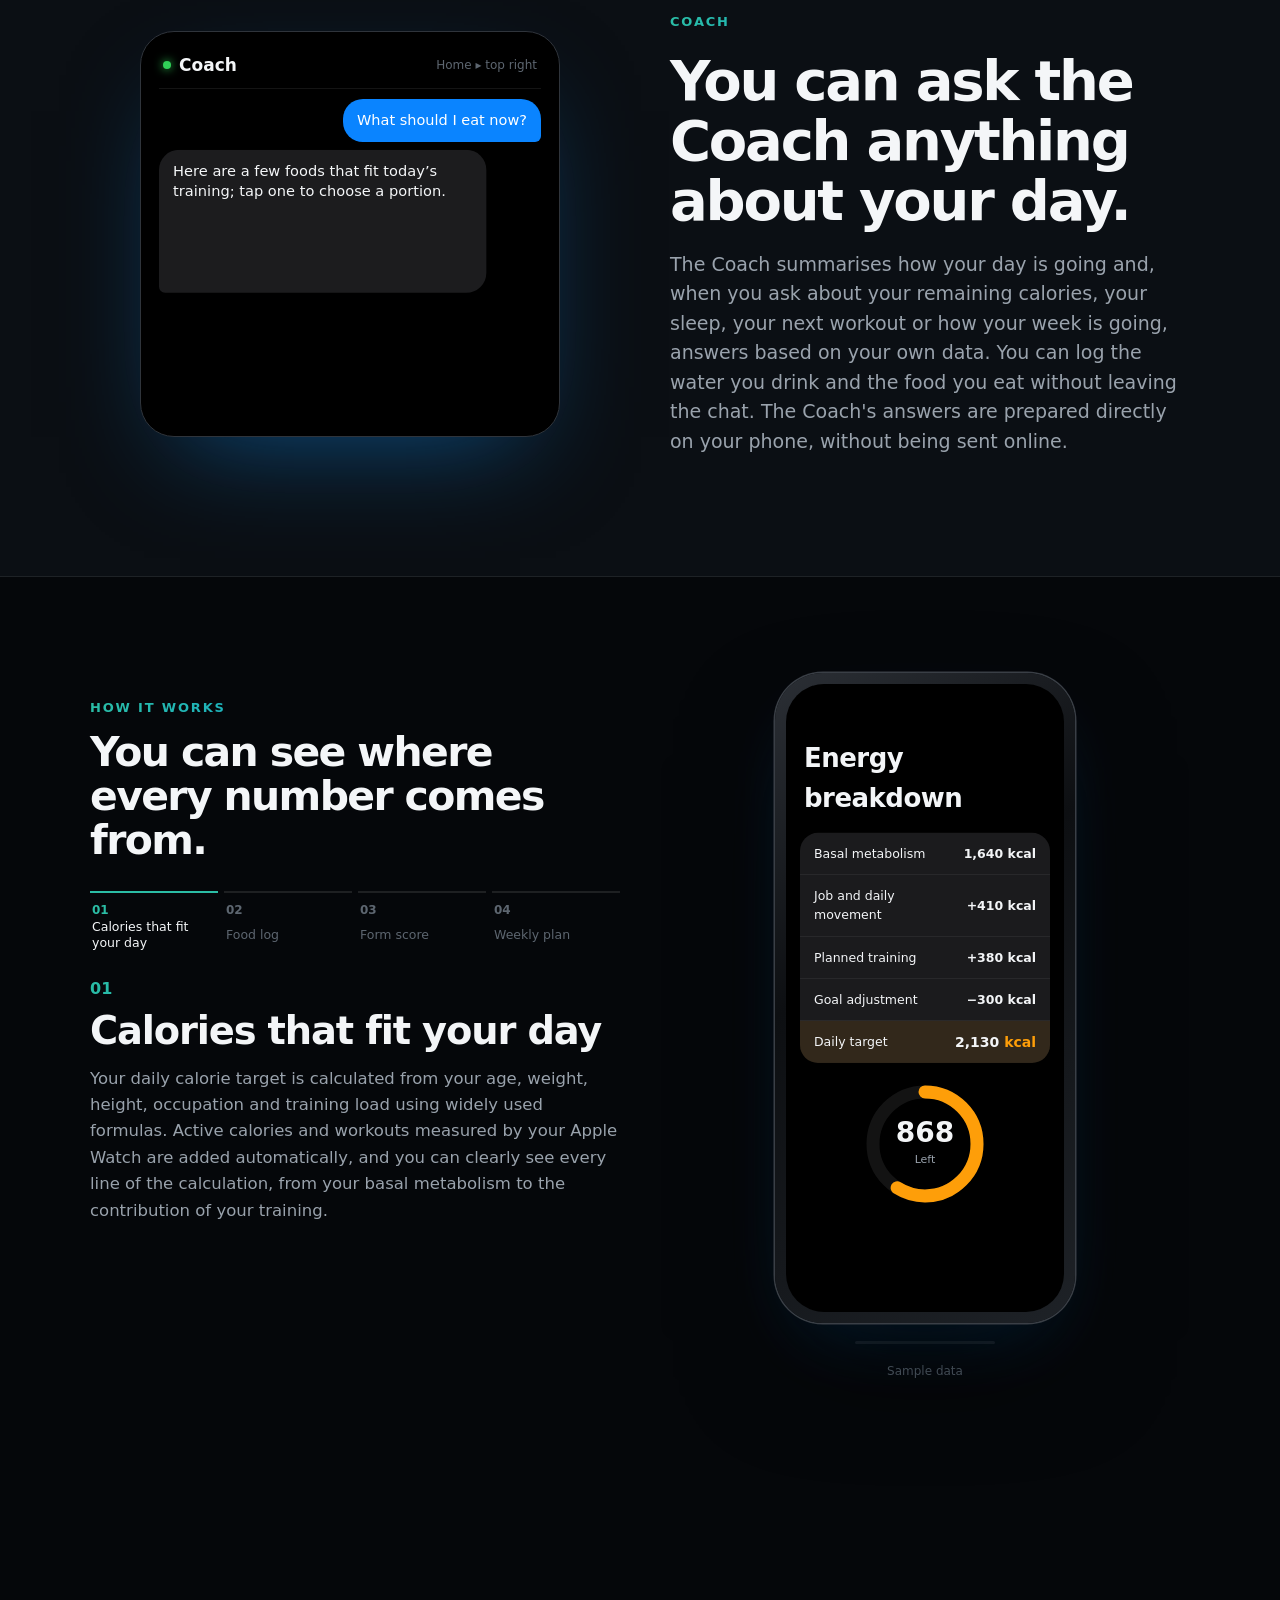
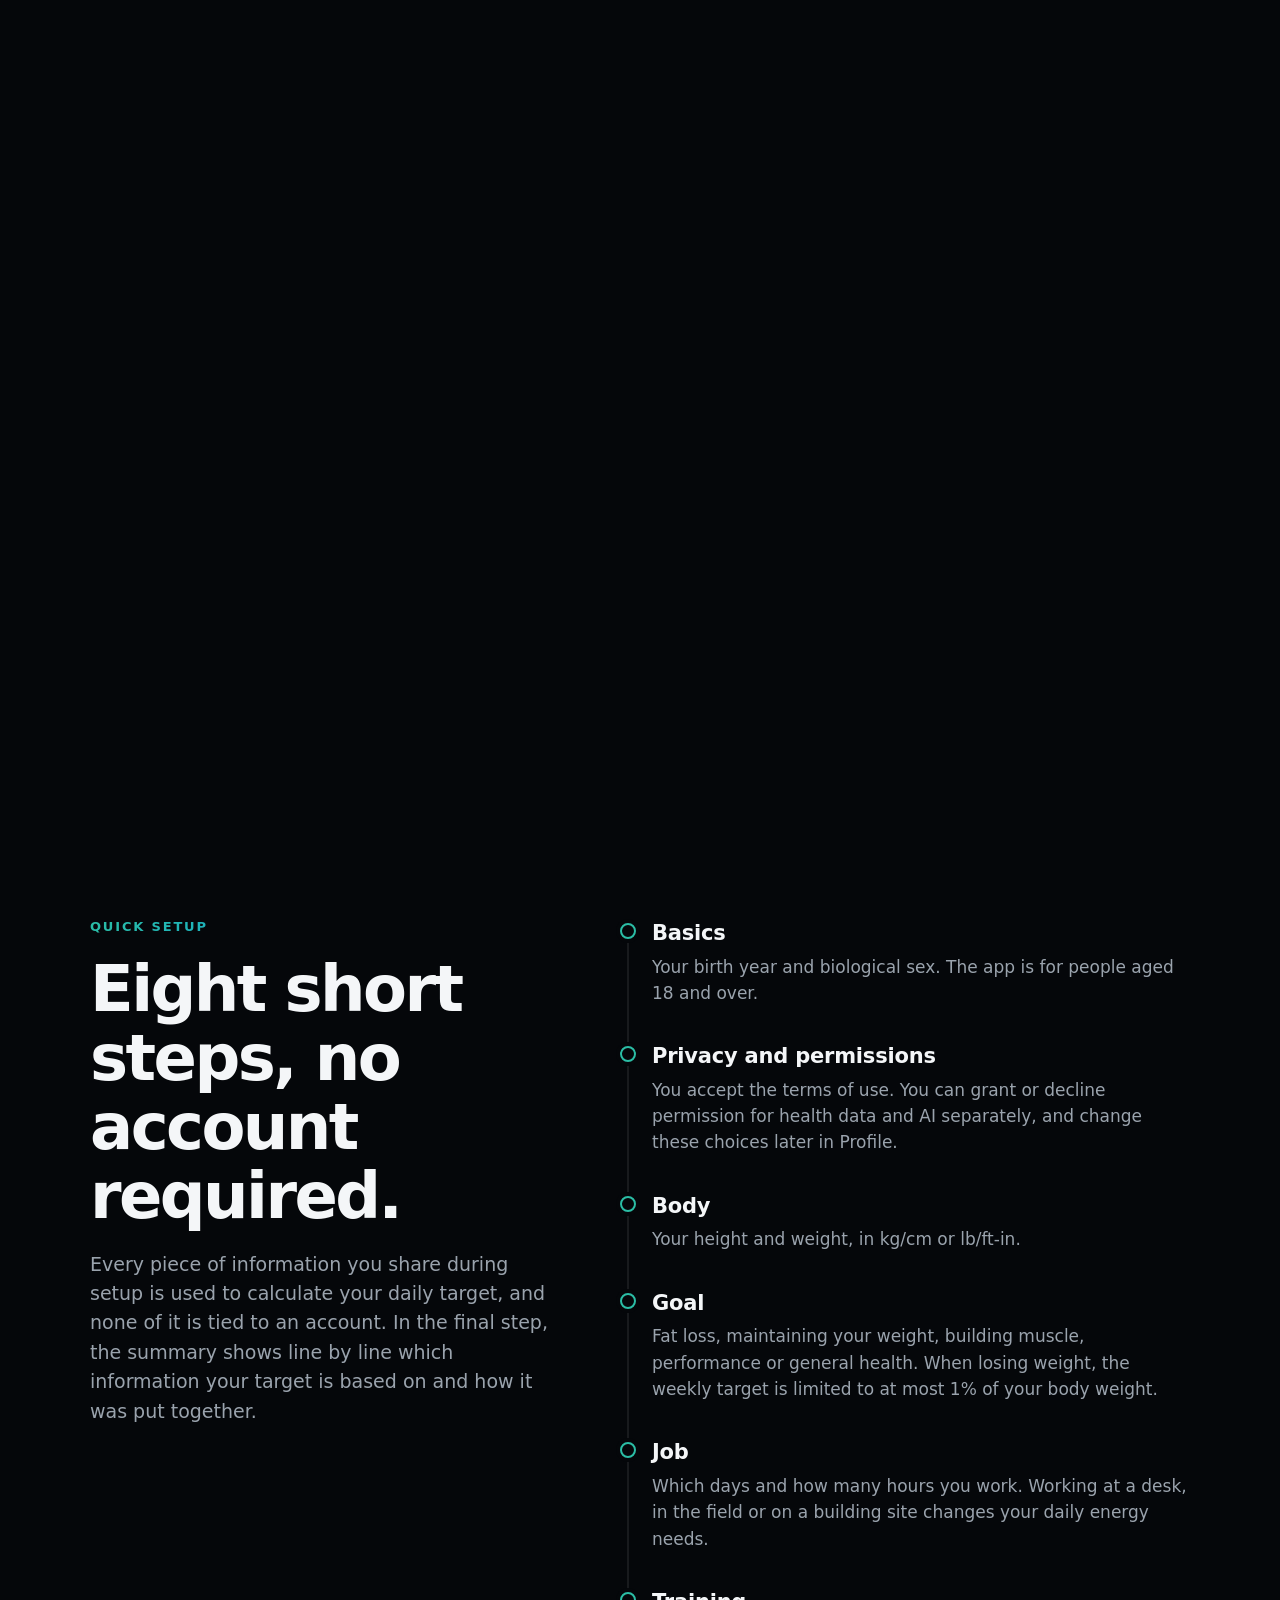
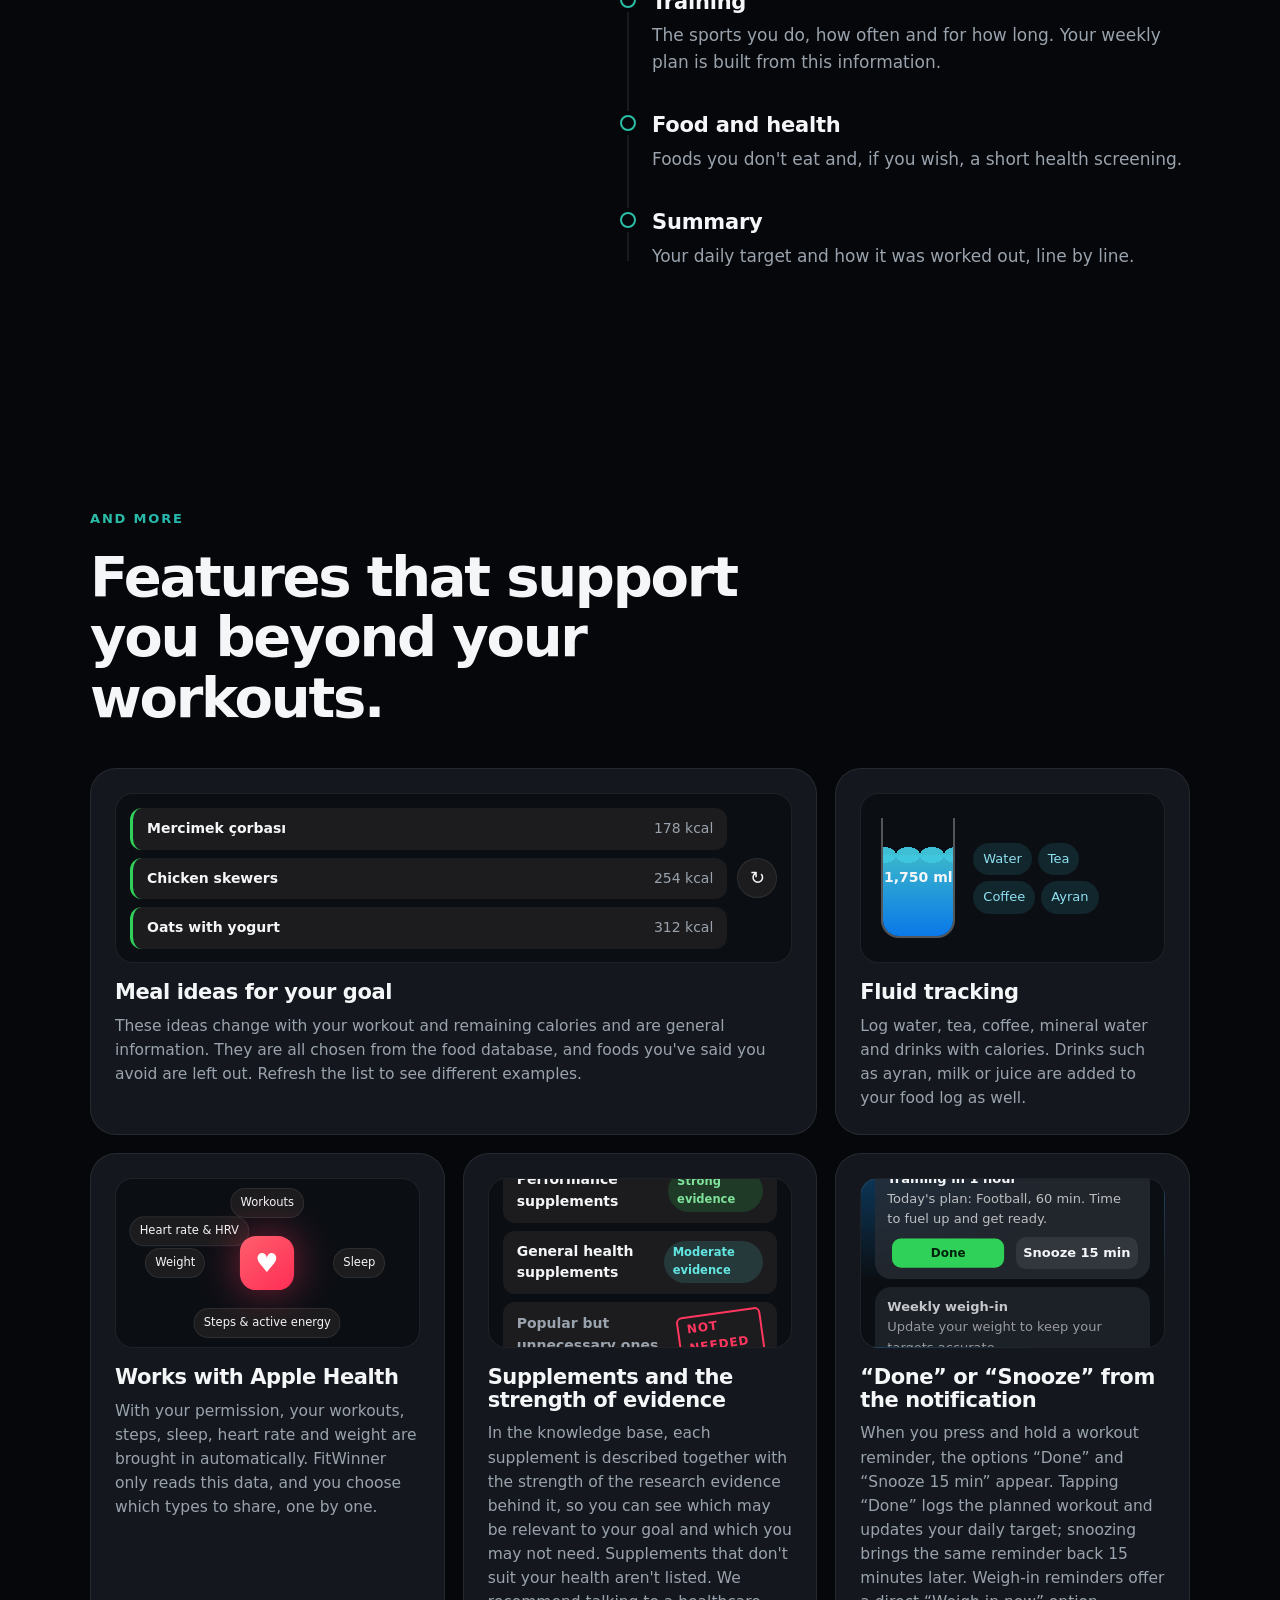
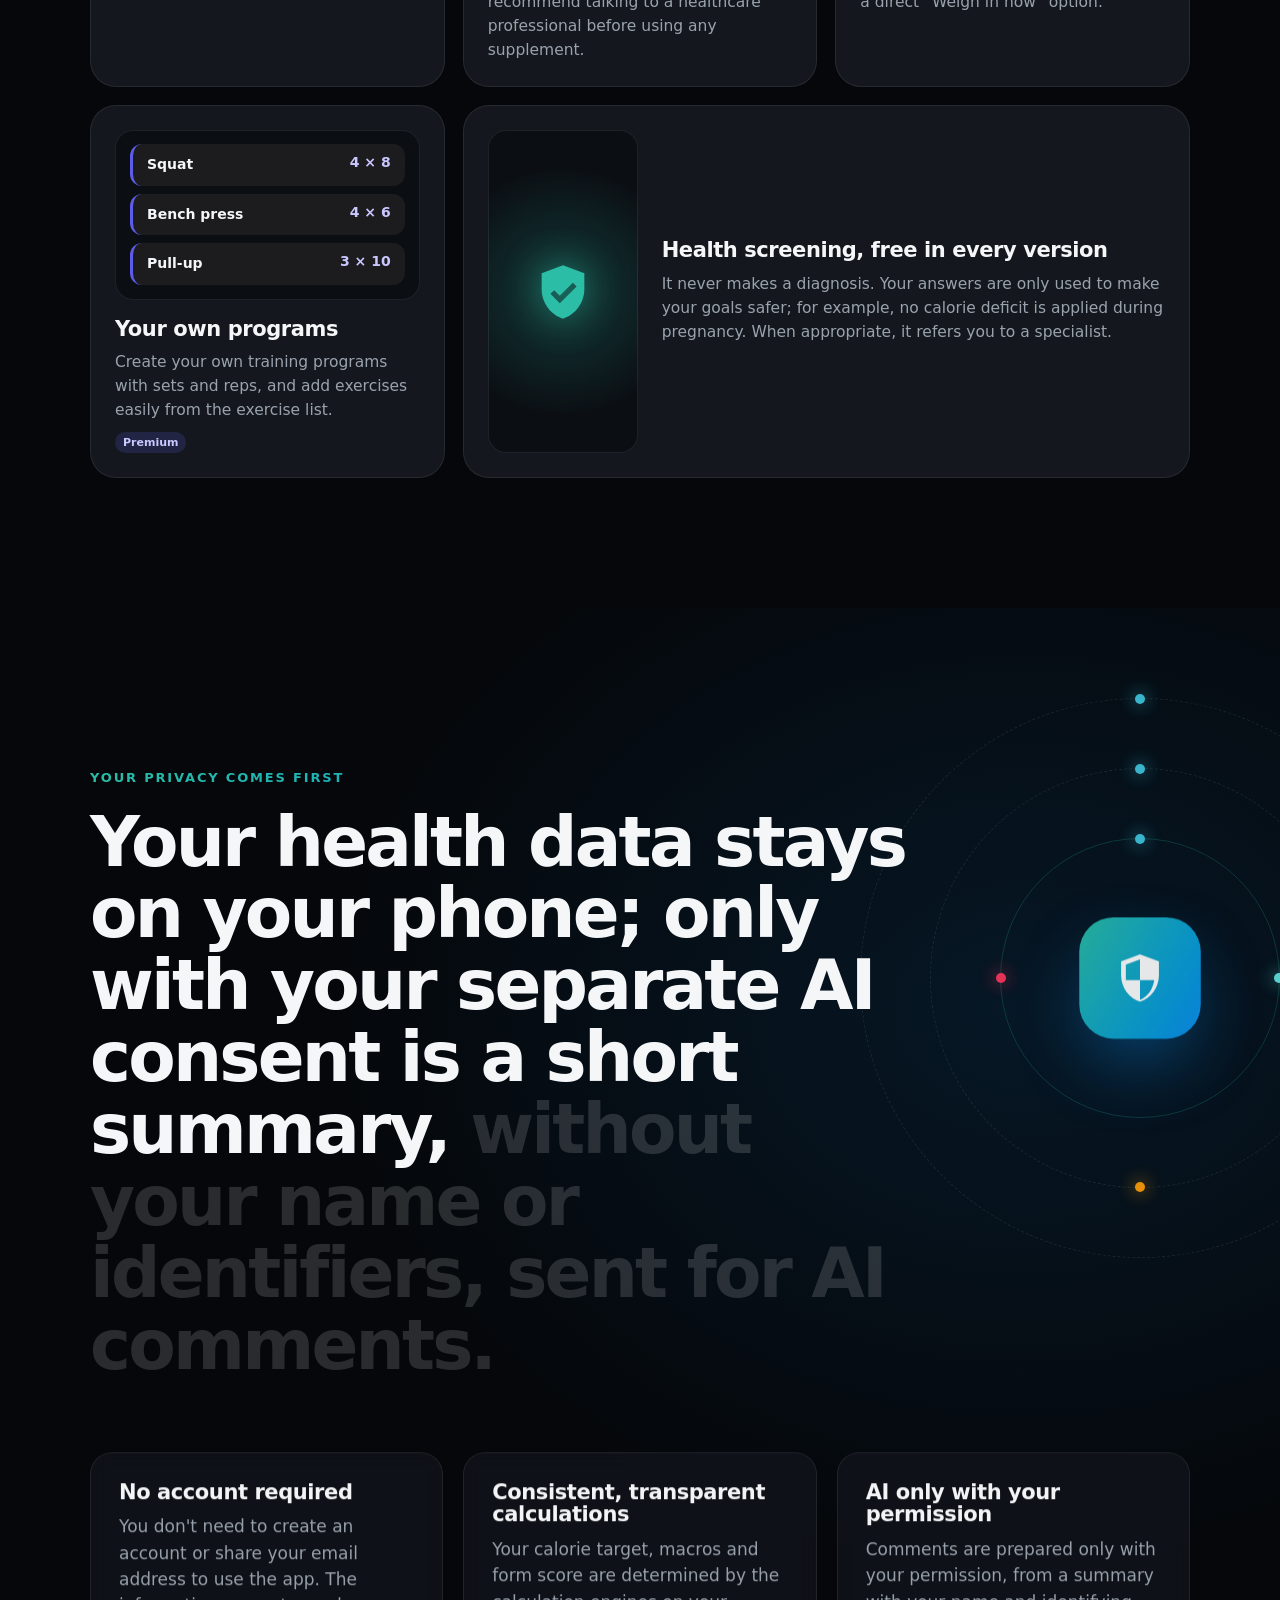
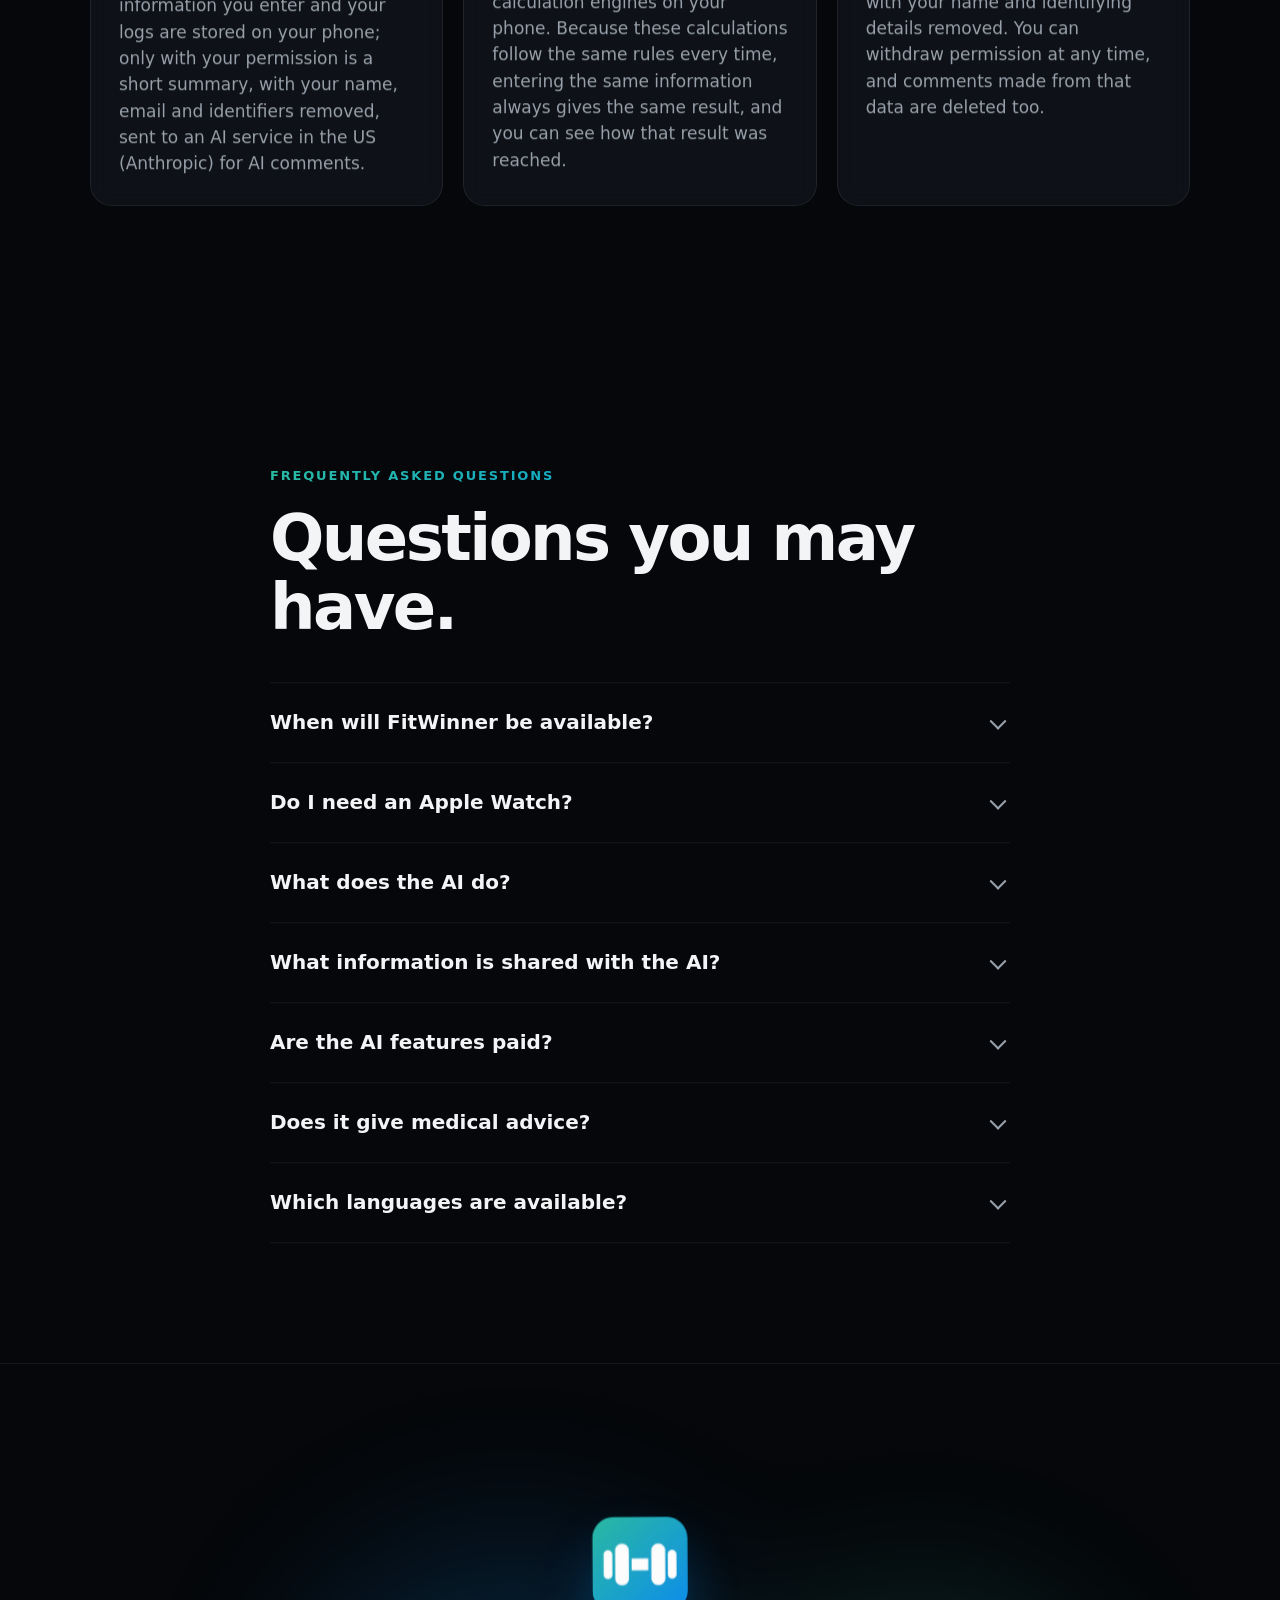
==== commit d79f6a00: "fix(claims): kesin iddialar düzeltildi — hedefler cihazda, yapay zekâ besin değerini tahmin eder ve " ====
--- a/index.html
+++ b/index.html
@@ -35,10 +35,10 @@
 <script>if(!document.documentElement.dataset.lang&&/[?&]lang=en(&|$)/.test(location.search))location.replace('/en/'+location.hash);document.documentElement.classList.add('js')</script>
 <script src="assets/vendor/gsap.min.js" defer></script>
 <script src="assets/vendor/ScrollTrigger.min.js" defer></script>
-<script src="assets/js/i18n.js?v=20261113a" defer></script>
+<script src="assets/js/i18n.js?v=20261113b" defer></script>
 <script src="assets/js/site.js?v=20261012b" defer></script>
 <script src="assets/js/consent.js?v=20261012b" defer></script>
-<script type="application/ld+json" id="ld">{"@context":"https://schema.org","@graph":[{"@type":"Organization","@id":"https://fitwinner.app/#org","name":"EK Digital Technologies OÜ","email":"info@ekdigital.tech"},{"@type":"WebSite","@id":"https://fitwinner.app/#website","url":"https://fitwinner.app/","name":"FitWinner","inLanguage":["tr","en"],"publisher":{"@id":"https://fitwinner.app/#org"}},{"@type":"MobileApplication","@id":"https://fitwinner.app/#app","name":"FitWinner","url":"https://fitwinner.app/","description":"FitWinner; günlük kalori hedefini, antrenman planını ve form skorunu verilerinle telefonunda hesaplar. iPhone ve Apple Watch için. Yakında App Store'da.","operatingSystem":"iOS","applicationCategory":"HealthApplication","availableOnDevice":["iPhone","Apple Watch"],"image":"https://fitwinner.app/assets/img/icon-512.png","sameAs":["https://www.instagram.com/fitwinner.app/"],"offers":{"@type":"Offer","price":"0","priceCurrency":"TRY"},"publisher":{"@id":"https://fitwinner.app/#org"}},{"@type":"WebPage","@id":"https://fitwinner.app/#page","url":"https://fitwinner.app/","name":"FitWinner: Kalori takibi, antrenman ve toparlanma","inLanguage":"tr","isPartOf":{"@id":"https://fitwinner.app/#website"},"about":{"@id":"https://fitwinner.app/#app"}},{"@type":"FAQPage","@id":"https://fitwinner.app/#faq","inLanguage":"tr","isPartOf":{"@id":"https://fitwinner.app/#page"},"mainEntity":[{"@type":"Question","name":"FitWinner ne zaman yayınlanacak?","acceptedAnswer":{"@type":"Answer","text":"FitWinner şu anda kapalı beta testinde. App Store'da yayınlandığında bu sayfada duyuracağız."}},{"@type":"Question","name":"Apple Watch gerekli mi?","acceptedAnswer":{"@type":"Answer","text":"Hayır, gerekli değil. Kalori takibi, yemek kaydı ve antrenman planı saat olmadan da kullanılabilir. Apple Watch ya da Apple Sağlık'ı bağladığında dinlenme nabzın, HRV değerin ve uykun da form skoruna dahil edilir."}},{"@type":"Question","name":"Yapay zekâ ne yapar?","acceptedAnswer":{"@type":"Answer","text":"Yalnızca izin verdiğinde, form skorunu ve planını kısa notlarla yorumlar; veritabanında bulunmayan yemeklerin değerlerini de tahmin eder. Hesaplamaları yapay zekâ yapmaz; kalori hedefin, makroların ve form skorun telefonundaki hesaplamalardan gelir."}},{"@type":"Question","name":"Yapay zekâya hangi bilgilerim iletilir?","acceptedAnswer":{"@type":"Answer","text":"Adın, e-posta adresin ya da hesap bilgilerin iletilmez; uygulamada hesap zaten bulunmaz. İzin verdiğinde, yorum için gereken kısa bir özet gönderilir; örneğin antrenman türü ve süresi ile son günlerin form skorları. İznini geri aldığında bu verilerden hazırlanan yorumlar da silinir."}},{"@type":"Question","name":"Yapay zekâ özellikleri ücretli mi?","acceptedAnswer":{"@type":"Answer","text":"Telefonda hazırlanan yorumlar ücretsizdir. Ayrıntılı yapay zekâ yorumu, plan açıklaması ve yemek tahmini Premium kapsamındadır; hepsi isteğe bağlıdır."}},{"@type":"Question","name":"Tıbbi tavsiye verir mi?","acceptedAnswer":{"@type":"Answer","text":"Hayır. FitWinner 18 yaş ve üzeri kullanıcılar içindir. Tıbbi bir cihaz değildir; teşhis koymaz ve tedavi önermez. Bir sağlık durumun varsa hedeflerini doktorunla konuşmanı öneririz."}},{"@type":"Question","name":"Hangi dillerde kullanılabilir?","acceptedAnswer":{"@type":"Answer","text":"Uygulama 11 dilde kullanılabilir: Türkçe, İngilizce, Fransızca, Felemenkçe, İspanyolca, İtalyanca, Portekizce, Lehçe, Yunanca, Çekçe ve Estonca. Bu site şimdilik Türkçe ve İngilizce olarak hazırlanmıştır."}}]}]}</script>
+<script type="application/ld+json" id="ld">{"@context":"https://schema.org","@graph":[{"@type":"Organization","@id":"https://fitwinner.app/#org","name":"EK Digital Technologies OÜ","email":"info@ekdigital.tech"},{"@type":"WebSite","@id":"https://fitwinner.app/#website","url":"https://fitwinner.app/","name":"FitWinner","inLanguage":["tr","en"],"publisher":{"@id":"https://fitwinner.app/#org"}},{"@type":"MobileApplication","@id":"https://fitwinner.app/#app","name":"FitWinner","url":"https://fitwinner.app/","description":"FitWinner; günlük kalori hedefini, antrenman planını ve form skorunu verilerinle telefonunda hesaplar. iPhone ve Apple Watch için. Yakında App Store'da.","operatingSystem":"iOS","applicationCategory":"HealthApplication","availableOnDevice":["iPhone","Apple Watch"],"image":"https://fitwinner.app/assets/img/icon-512.png","sameAs":["https://www.instagram.com/fitwinner.app/"],"offers":{"@type":"Offer","price":"0","priceCurrency":"TRY"},"publisher":{"@id":"https://fitwinner.app/#org"}},{"@type":"WebPage","@id":"https://fitwinner.app/#page","url":"https://fitwinner.app/","name":"FitWinner: Kalori takibi, antrenman ve toparlanma","inLanguage":"tr","isPartOf":{"@id":"https://fitwinner.app/#website"},"about":{"@id":"https://fitwinner.app/#app"}},{"@type":"FAQPage","@id":"https://fitwinner.app/#faq","inLanguage":"tr","isPartOf":{"@id":"https://fitwinner.app/#page"},"mainEntity":[{"@type":"Question","name":"FitWinner ne zaman yayınlanacak?","acceptedAnswer":{"@type":"Answer","text":"FitWinner şu anda kapalı beta testinde. App Store'da yayınlandığında bu sayfada duyuracağız."}},{"@type":"Question","name":"Apple Watch gerekli mi?","acceptedAnswer":{"@type":"Answer","text":"Hayır, gerekli değil. Kalori takibi, yemek kaydı ve antrenman planı saat olmadan da kullanılabilir. Apple Watch ya da Apple Sağlık'ı bağladığında dinlenme nabzın, HRV değerin ve uykun da form skoruna dahil edilir."}},{"@type":"Question","name":"Yapay zekâ ne yapar?","acceptedAnswer":{"@type":"Answer","text":"Yalnızca izin verdiğinde, form skorunu ve planını kısa notlarla yorumlar; veritabanında bulunmayan yemeklerin değerlerini de tahmin eder ve bunları “tahmini” olarak işaretler. Kalori hedefini, makrolarını ve form skorunu yapay zekâ hesaplamaz; bunlar telefonundaki hesaplamalardan gelir."}},{"@type":"Question","name":"Yapay zekâya hangi bilgilerim iletilir?","acceptedAnswer":{"@type":"Answer","text":"Adın, e-posta adresin ya da hesap bilgilerin iletilmez; uygulamada hesap zaten bulunmaz. İzin verdiğinde, yorum için gereken kısa bir özet gönderilir; örneğin antrenman türü ve süresi ile son günlerin form skorları. İznini geri aldığında bu verilerden hazırlanan yorumlar da silinir."}},{"@type":"Question","name":"Yapay zekâ özellikleri ücretli mi?","acceptedAnswer":{"@type":"Answer","text":"Telefonda hazırlanan yorumlar ücretsizdir. Ayrıntılı yapay zekâ yorumu, plan açıklaması ve yemek tahmini Premium kapsamındadır; hepsi isteğe bağlıdır."}},{"@type":"Question","name":"Tıbbi tavsiye verir mi?","acceptedAnswer":{"@type":"Answer","text":"Hayır. FitWinner 18 yaş ve üzeri kullanıcılar içindir. Tıbbi bir cihaz değildir; teşhis koymaz ve tedavi önermez. Bir sağlık durumun varsa hedeflerini doktorunla konuşmanı öneririz."}},{"@type":"Question","name":"Hangi dillerde kullanılabilir?","acceptedAnswer":{"@type":"Answer","text":"Uygulama 11 dilde kullanılabilir: Türkçe, İngilizce, Fransızca, Felemenkçe, İspanyolca, İtalyanca, Portekizce, Lehçe, Yunanca, Çekçe ve Estonca. Bu site şimdilik Türkçe ve İngilizce olarak hazırlanmıştır."}}]}]}</script>
 </head>
 <body>
 <a class="skip" href="#main" data-i18n="skip">İçeriğe geç</a>
@@ -91,7 +91,7 @@
       <ul class="hero-facts" data-anim="intro">
         <li data-i18n="hero.f1">Hesap açmadan kullanabilirsin</li>
         <li data-i18n="hero.f2">İnternet olmadan da çalışır</li>
-        <li data-i18n="hero.f3">Hesaplamalar telefonunda yapılır</li>
+        <li data-i18n="hero.f3">Hedeflerin telefonunda hesaplanır</li>
       </ul>
     </div>
 
@@ -169,7 +169,7 @@
     <header class="sec-head sports-head" data-reveal>
       <p class="eyebrow" data-i18n="sx.eyebrow">Futboldan yogaya</p>
       <h2 id="sports-title" data-i18n="sx.title">Yaptığın her antrenman, o günkü kalori hedefine eklenir.</h2>
-      <p class="sec-lede" data-i18n="sx.lede">Futbol, koşu, yoga ya da salonda yaptığın bir antrenman fark etmeksizin, tamamladığın ya da takvimine eklediğin her seans o günün kalori hedefini günceller. Böylece antrenman yaptığın günlerde vücudunun ihtiyaç duyduğu enerjiyi, dinlendiğin günlerde ise daha dengeli bir hedefi görürsün. Bildirimleri açtığında uygulama antrenman saatine göre şu hatırlatmaları gönderir: seanstan yaklaşık iki saat önce karbonhidrat ağırlıklı, düşük yağlı bir öğün önerisi; seçtiğin süre kadar önce o günkü planını hatırlatan bir bildirim; 60 dakikayı aşan seanslarda sıvı ve elektrolit hatırlatması; seans sonrasında protein ve karbonhidrat içeren bir toparlanma öğünü ve maçtan önceki akşam karbonhidrat yükleme önerisi. Bu bildirimlerdeki gram miktarları kilona göre hesaplanır.</p>
+      <p class="sec-lede" data-i18n="sx.lede">Futbol, koşu, yoga ya da salonda yaptığın bir antrenman fark etmeksizin, tamamladığın ya da takvimine eklediğin her seans o günün kalori hedefini günceller. Böylece antrenman yaptığın günlerde vücudunun ihtiyaç duyduğu enerjiyi, dinlendiğin günlerde ise daha dengeli bir hedefi görürsün. Bildirimleri açtığında uygulama antrenman saatine göre şu hatırlatmaları gönderir: seanstan yaklaşık iki saat önce karbonhidrat ağırlıklı, düşük yağlı bir öğün fikri; seçtiğin süre kadar önce o günkü planını hatırlatan bir bildirim; 60 dakikayı aşan seanslarda sıvı ve elektrolit hatırlatması; seans sonrasında protein ve karbonhidrat içeren bir toparlanma öğünü ve maçtan önceki akşam karbonhidrat yükleme hatırlatması. Bu bildirimlerdeki gram miktarları kilona göre hesaplanır.</p>
     </header>
 
     <div class="sx-grid">
@@ -238,7 +238,7 @@
       <p class="sec-lede" data-i18n="ai.lede">Form skorun; uyku, yorgunluk, kas ağrısı, stres ve antrenman yükü gibi birçok bileşenden oluşur ve bu rakamları tek tek yorumlamak her zaman kolay değildir. Yapay zekâ, formunu en çok neyin etkilediğini belirler ve önümüzdeki bir ila üç gün boyunca neye odaklanabileceğini birkaç cümleyle açıklar. Takvimdeki "Haftan nasıl gidiyor" bölümü de haftalık planını aynı yaklaşımla özetler.</p>
       <ul class="ai-list">
         <li data-i18n="ai.l2">Formunu yorumlar ve haftalık planının neden bu şekilde kurulduğunu açıklar. Veritabanında bulunmayan bir yemek yazdığında besin değerlerini tahmin eder ve uygulama bu değerleri açıkça "tahmini" olarak işaretler.</li>
-        <li data-i18n="ai.l1">Bütün hesaplamalar telefonundaki hesap motorlarıyla yapılır; yapay zekâ yalnızca bu sonuçları yorumlar ve kendi başına yeni bir sayı üretmez.</li>
+        <li data-i18n="ai.l1">Kalori hedefin, makroların, form skorun ve güvenlik sınırların telefonundaki hesap motorlarıyla hesaplanır; yapay zekâ bu sayıları değiştirmez, yalnızca yorumlar. Veritabanında bulunmayan bir yemeğin değerlerini ise yapay zekâ tahmin eder; bunlar “tahmini” olarak işaretlenir ve kaydetmeden önce onaylarsın.</li>
         <li data-i18n="ai.l4">Elindeki bilgiler bir sonuca varmak için yeterli olmadığında bunu açıkça belirtir; uygulama da yorumun kesin olmadığını sana ayrıca gösterir.</li>
         <li data-i18n="ai.l5">Kaynak uydurmaz, belirli çalışmaların adını vermez ve bir bilgiyi, bilimsel kanıtların desteklediğinden daha güçlü bir şekilde sunmaz.</li>
         <li data-i18n="ai.l3">Yazdığı her metin sana ulaşmadan önce otomatik bir güvenlik kontrolünden geçer. Bir hastalık, ilaç ya da klinik bir belirti söz konusu olduğunda öneride bulunmaz ve seni bir doktora danışmaya yönlendirir.</li>
@@ -396,7 +396,7 @@
           <div class="step-text">
             <span class="step-n">04</span>
             <h3 data-i18n="s4.t">Maça hazırlayan haftalık plan</h3>
-            <p data-i18n="s4.p">Antrenman takvimin, haftalık planın ve antrenman yükün tek bir ekranda bir arada durur. Takvime eklediğin maç ya da yarıştan önceki günlerde antrenman yükü kademeli olarak azaltılır ve bu günler planında işaretlenir. Yemek önerileri de o günkü antrenmanına ve kalan kalorine göre şekillenir.</p>
+            <p data-i18n="s4.p">Antrenman takvimin, haftalık planın ve antrenman yükün tek bir ekranda bir arada durur. Takvime eklediğin maç ya da yarıştan önceki günlerde antrenman yükü kademeli olarak azaltılır ve bu günler planında işaretlenir. Yemek fikirleri de o günkü antrenmanına ve kalan kalorine göre şekillenir.</p>
           </div>
           <div class="mini-phone" aria-hidden="true">
             <div class="scr scr-plan">
@@ -456,8 +456,8 @@
           <div class="mcard"><b data-i18n="mo.meal3">Yoğurtlu yulaf</b><span>312 kcal</span></div>
           <button type="button" class="refresh" tabindex="-1">↻</button>
         </div>
-        <h3 data-i18n="mo.m.t">Hedefine uygun yemek önerileri</h3>
-        <p data-i18n="mo.m.p">Öneriler antrenmanına ve kalan kalorine göre değişir. Hepsi besin veritabanından seçilir; yemediğini belirttiğin yiyecekler önerilmez. Listeyi yenileyerek farklı öneriler görebilirsin.</p>
+        <h3 data-i18n="mo.m.t">Hedefine göre yemek fikirleri</h3>
+        <p data-i18n="mo.m.p">Bu fikirler antrenmanına ve kalan kalorine göre değişir ve genel bilgi niteliğindedir. Hepsi besin veritabanından seçilir; yemediğini belirttiğin yiyecekler listeye gelmez. Listeyi yenileyerek farklı örnekler görebilirsin.</p>
       </article>
 
       <article class="bx bx-fluid" data-reveal>
@@ -488,8 +488,8 @@
           <div class="sup"><b data-i18n="mo.k2">Genel sağlık takviyeleri</b><span class="ev mod" data-i18n="mo.ev2">Orta kanıt</span></div>
           <div class="sup no"><b data-i18n="mo.k3">Popüler ama gereksiz olanlar</b><span class="stamp" data-i18n="mo.no">Gerek yok</span></div>
         </div>
-        <h3 data-i18n="mo.k.t">Takviyeler, kanıtıyla</h3>
-        <p data-i18n="mo.k.p">Bilgi bankasında her takviye, arkasındaki bilimsel kanıtın gücüyle birlikte anlatılır; hangilerinin hedefinle ilgili olabileceğini ve hangilerine ihtiyaç duymayabileceğini görebilirsin. Sağlık durumuna uygun olmayanlar listede yer almaz. Herhangi bir takviyeyi kullanmadan önce bir sağlık uzmanına danışmanı öneririz.</p>
+        <h3 data-i18n="mo.k.t">Takviyeler ve kanıt düzeyi</h3>
+        <p data-i18n="mo.k.p">Bilgi bankasında her takviye, arkasındaki araştırma kanıtının gücüyle birlikte anlatılır; hangilerinin hedefinle ilgili olabileceğini ve hangilerine ihtiyaç duymayabileceğini görebilirsin. Sağlık durumuna uygun olmayanlar listede yer almaz. Herhangi bir takviyeyi kullanmadan önce bir sağlık uzmanına danışmanı öneririz.</p>
       </article>
 
       <article class="bx bx-notif" data-reveal>
@@ -537,11 +537,11 @@
   </div>
   <div class="wrap">
     <p class="eyebrow" data-reveal data-i18n="pv.eyebrow">Gizliliğin önceliğimiz</p>
-    <h2 id="privacy-title" class="statement" data-words data-i18n="pv.title">Hesaplamaların tamamı telefonunda yapılır; bu yüzden internet bağlantısına ihtiyaç duymaz ve ham sağlık verilerin telefonundan dışarı çıkmaz.</h2>
+    <h2 id="privacy-title" class="statement" data-words data-i18n="pv.title">Sağlık verilerin telefonunda kalır; yalnızca ayrı yapay zekâ rızanla, adın ve kimliklerin olmadan kısa bir özet yorum için gönderilir.</h2>
     <div class="pv-grid">
       <div class="pv" data-reveal>
         <h3 data-i18n="pv.a.t">Hesap gerekmez</h3>
-        <p data-i18n="pv.a.p">Uygulamayı kullanmak için hesap açman ya da e-posta adresini paylaşman gerekmez. Girdiğin bilgiler ve kayıtların telefonunda saklanır; yapay zekâ yorumu için yalnızca sen izin verdiğinde adın, e-postan ve kimliklerin çıkarılmış kısa bir özet gönderilir.</p>
+        <p data-i18n="pv.a.p">Uygulamayı kullanmak için hesap açman ya da e-posta adresini paylaşman gerekmez. Girdiğin bilgiler ve kayıtların telefonunda saklanır; yapay zekâ yorumu için yalnızca sen izin verdiğinde adın, e-postan ve kimliklerin çıkarılmış kısa bir özet ABD’deki bir yapay zekâ hizmetine (Anthropic) gönderilir.</p>
       </div>
       <div class="pv" data-reveal>
         <h3 data-i18n="pv.b.t">Tutarlı ve şeffaf hesaplama</h3>
@@ -573,7 +573,7 @@
       </details>
       <details>
         <summary data-i18n="q3">Yapay zekâ ne yapar?</summary>
-        <p data-i18n="a3">Yalnızca izin verdiğinde, form skorunu ve planını kısa notlarla yorumlar; veritabanında bulunmayan yemeklerin değerlerini de tahmin eder. Hesaplamaları yapay zekâ yapmaz; kalori hedefin, makroların ve form skorun telefonundaki hesaplamalardan gelir.</p>
+        <p data-i18n="a3">Yalnızca izin verdiğinde, form skorunu ve planını kısa notlarla yorumlar; veritabanında bulunmayan yemeklerin değerlerini de tahmin eder ve bunları “tahmini” olarak işaretler. Kalori hedefini, makrolarını ve form skorunu yapay zekâ hesaplamaz; bunlar telefonundaki hesaplamalardan gelir.</p>
       </details>
       <details>
         <summary data-i18n="q6">Yapay zekâya hangi bilgilerim iletilir?</summary>
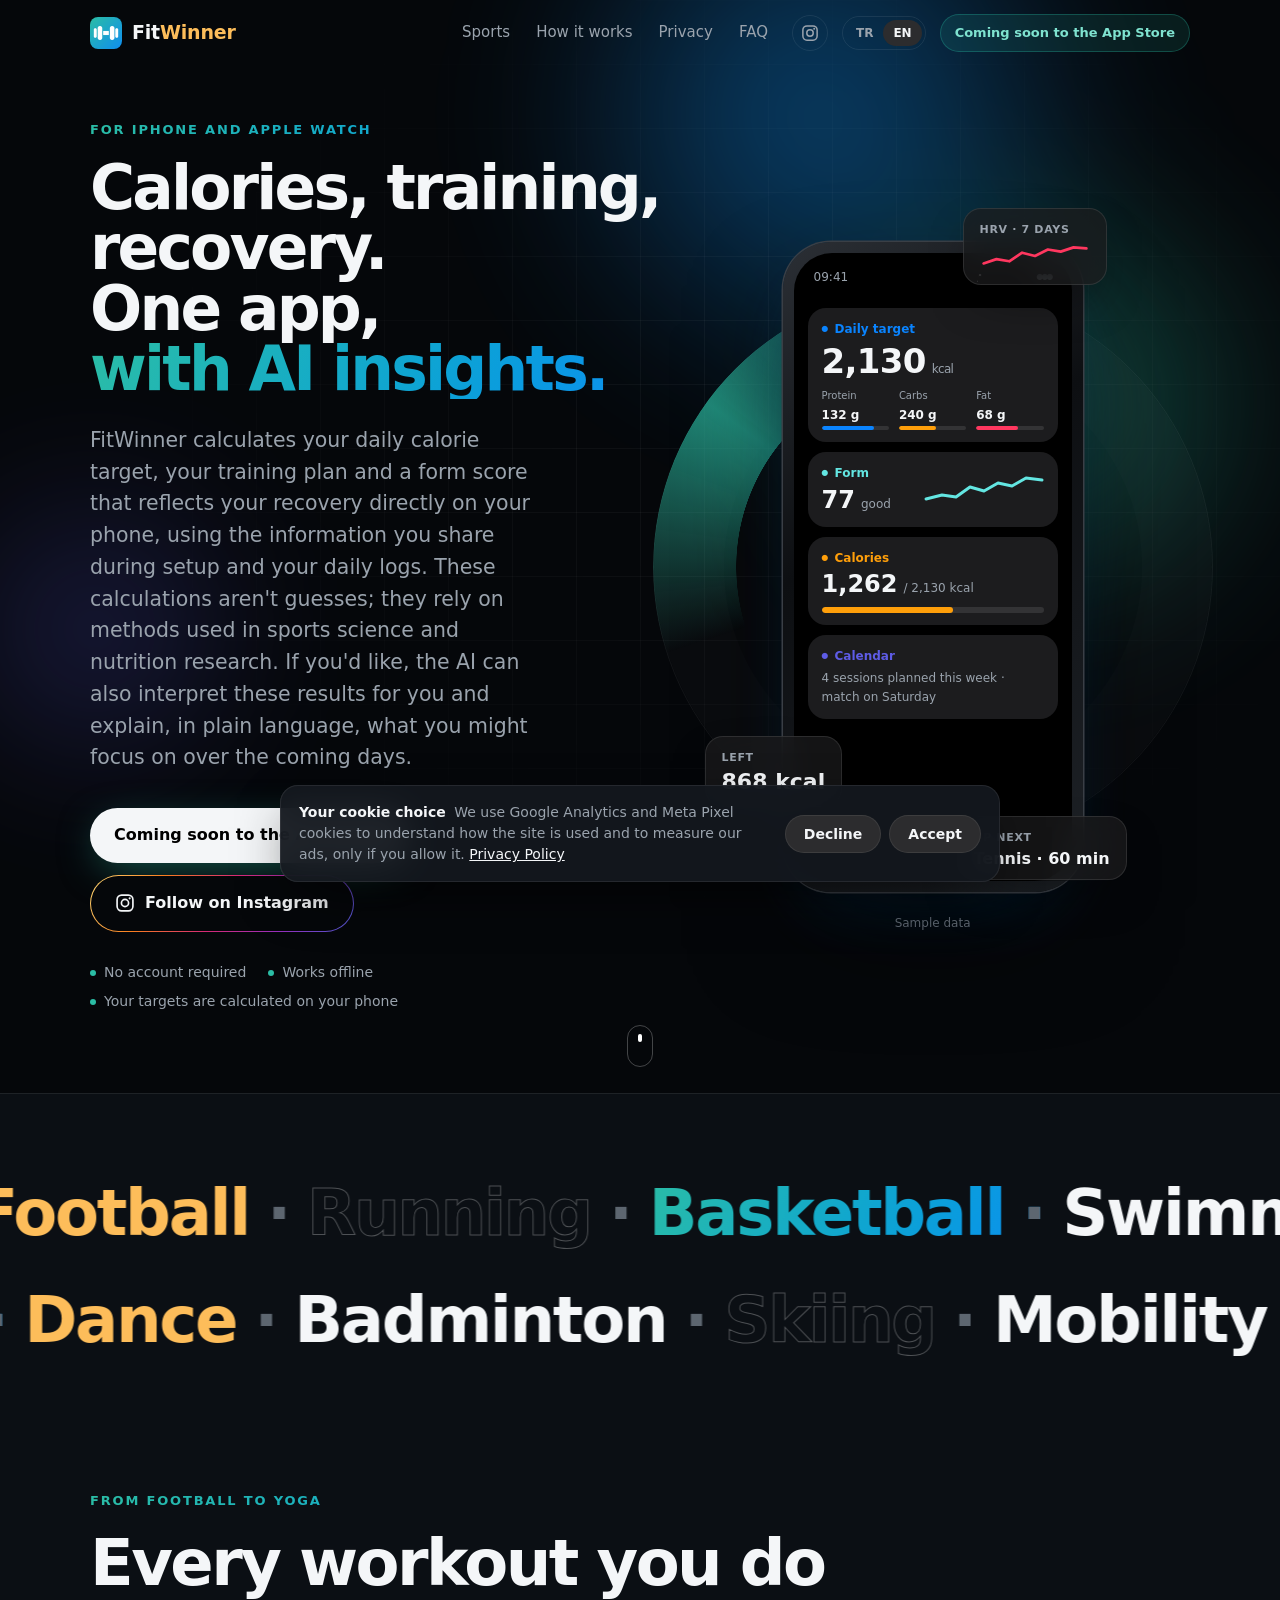
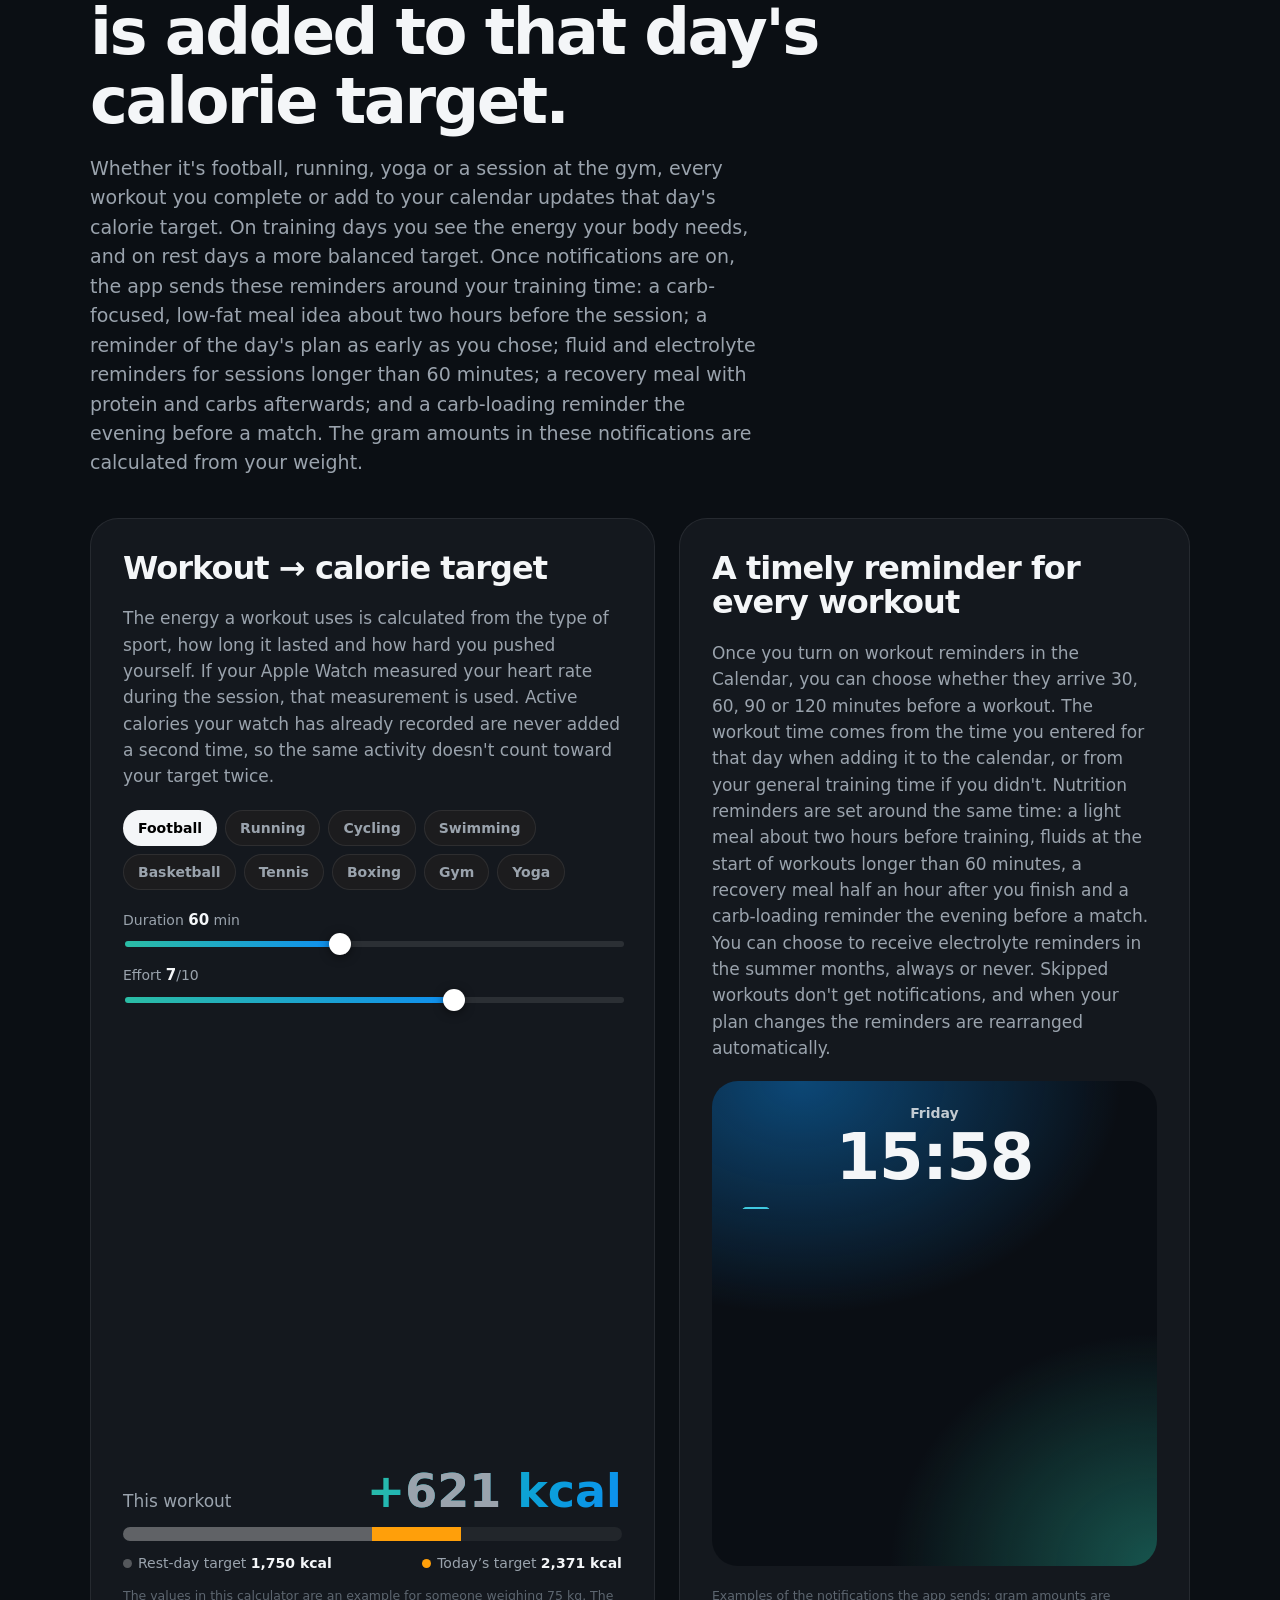
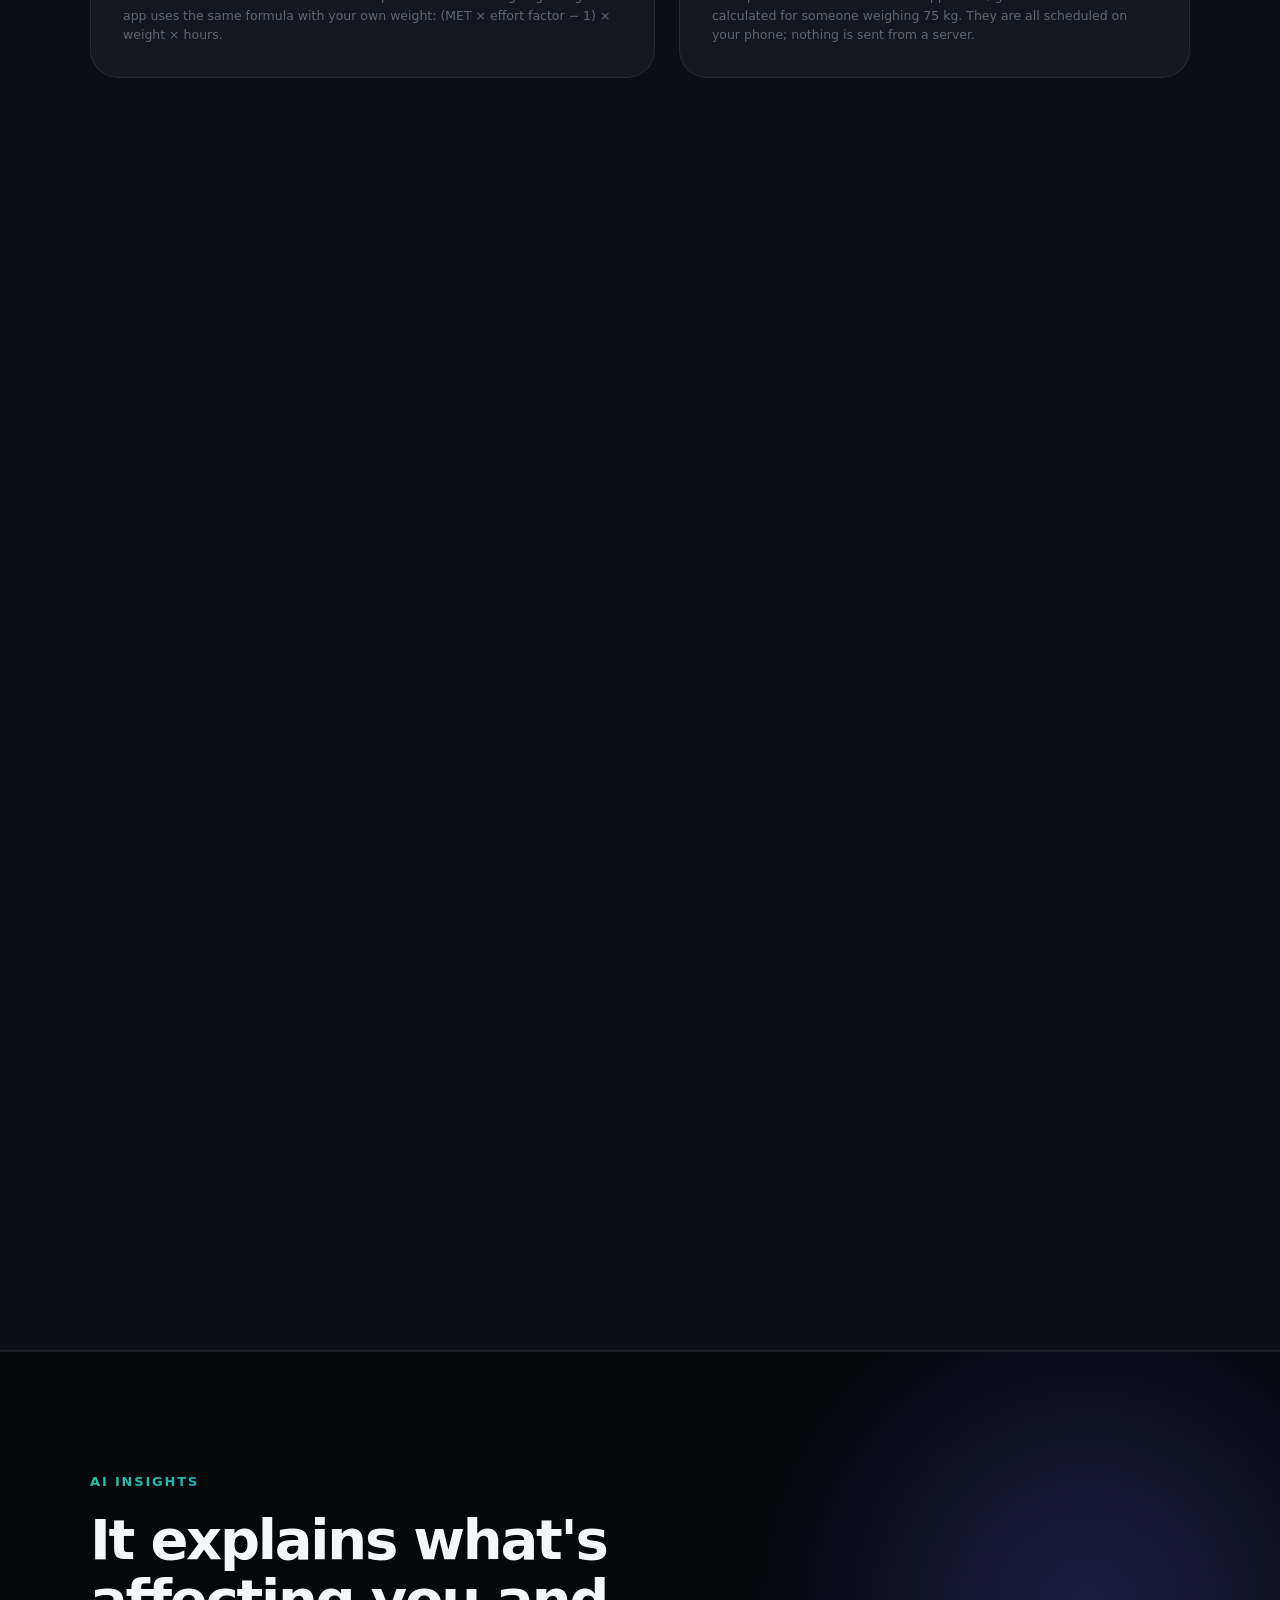
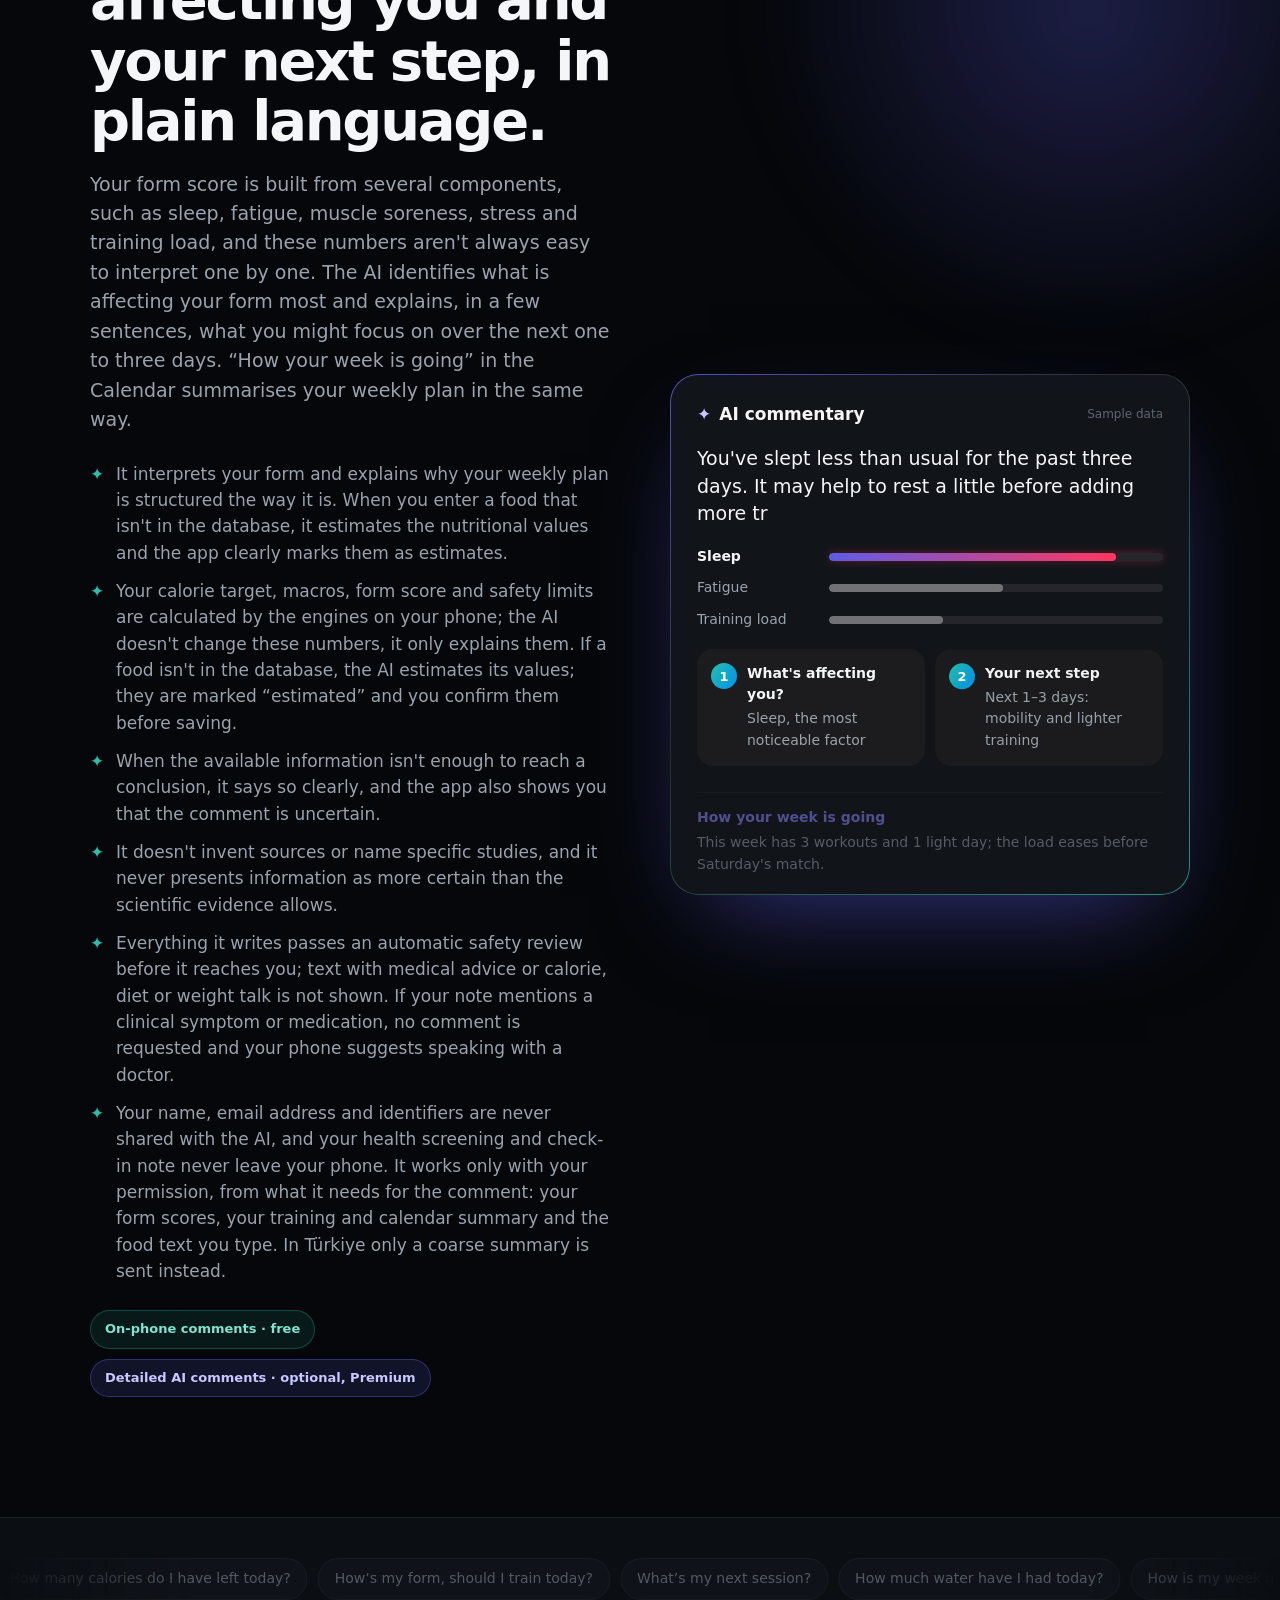
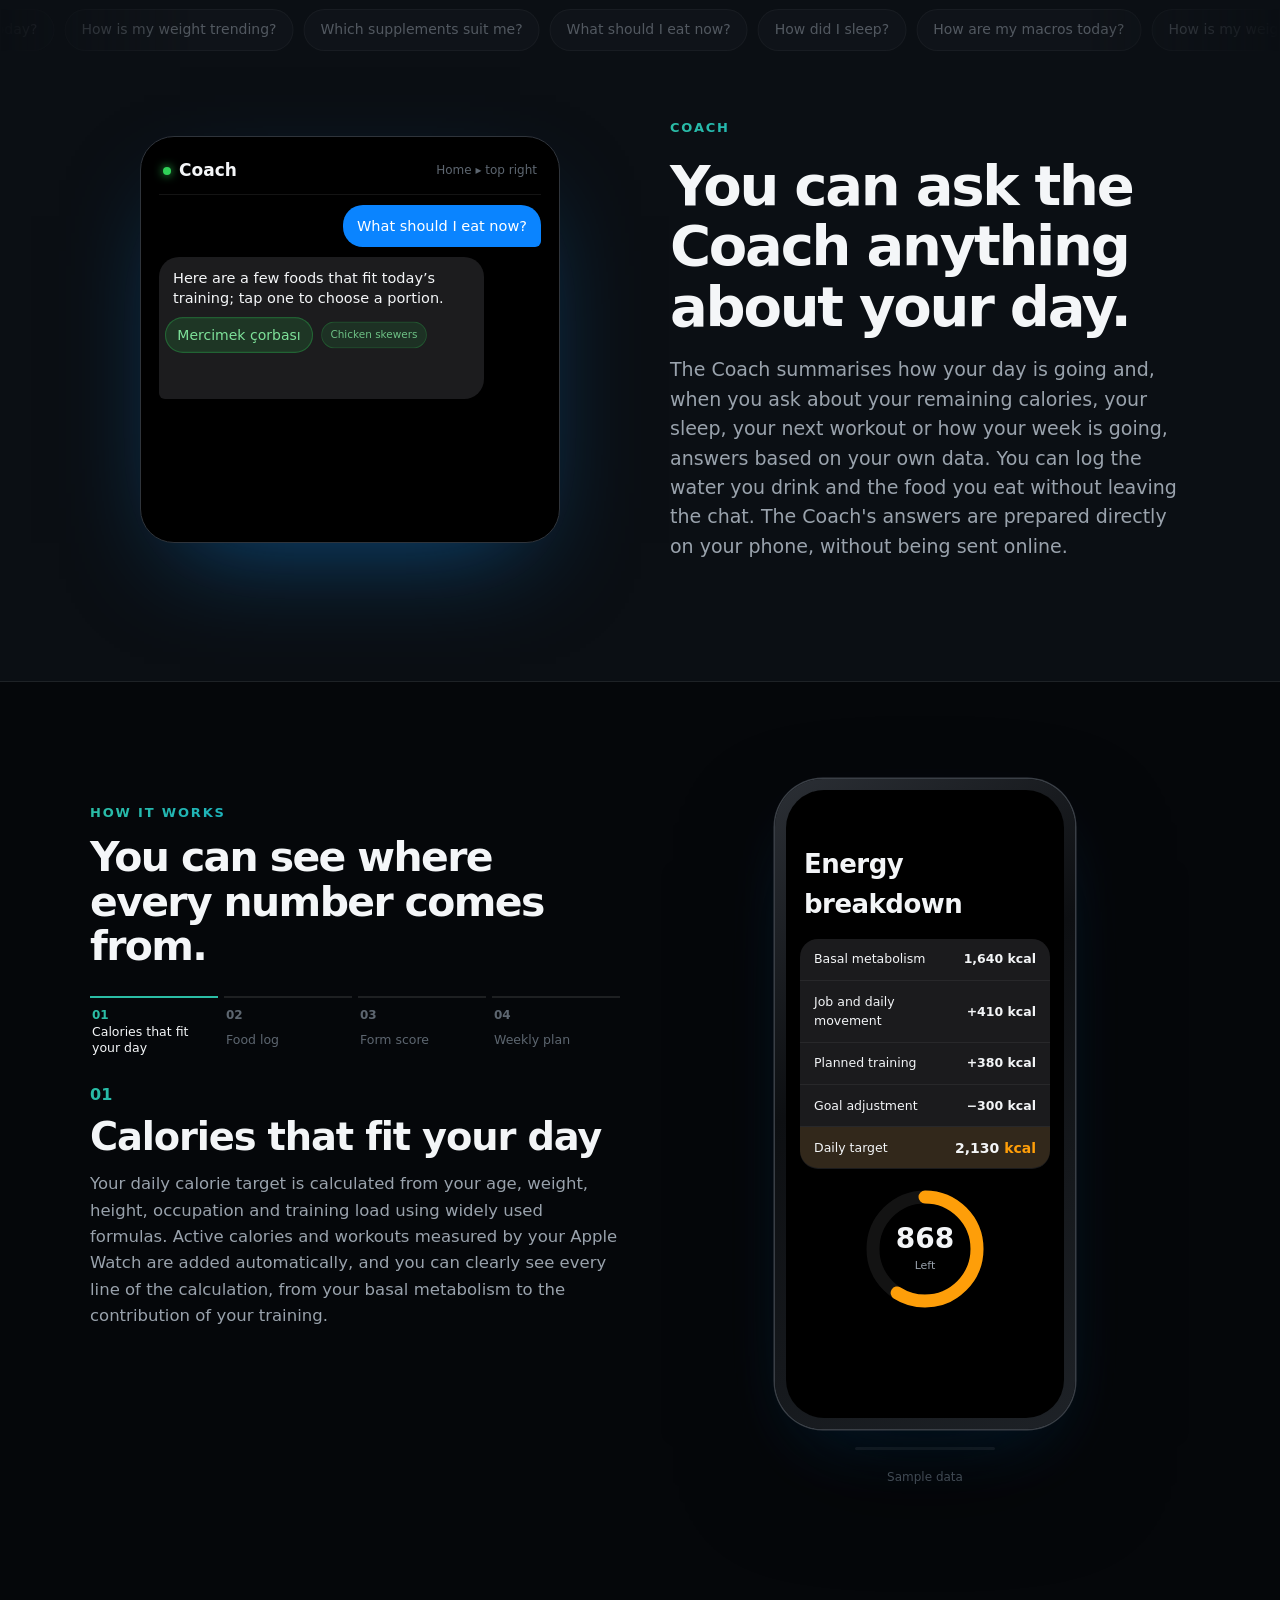
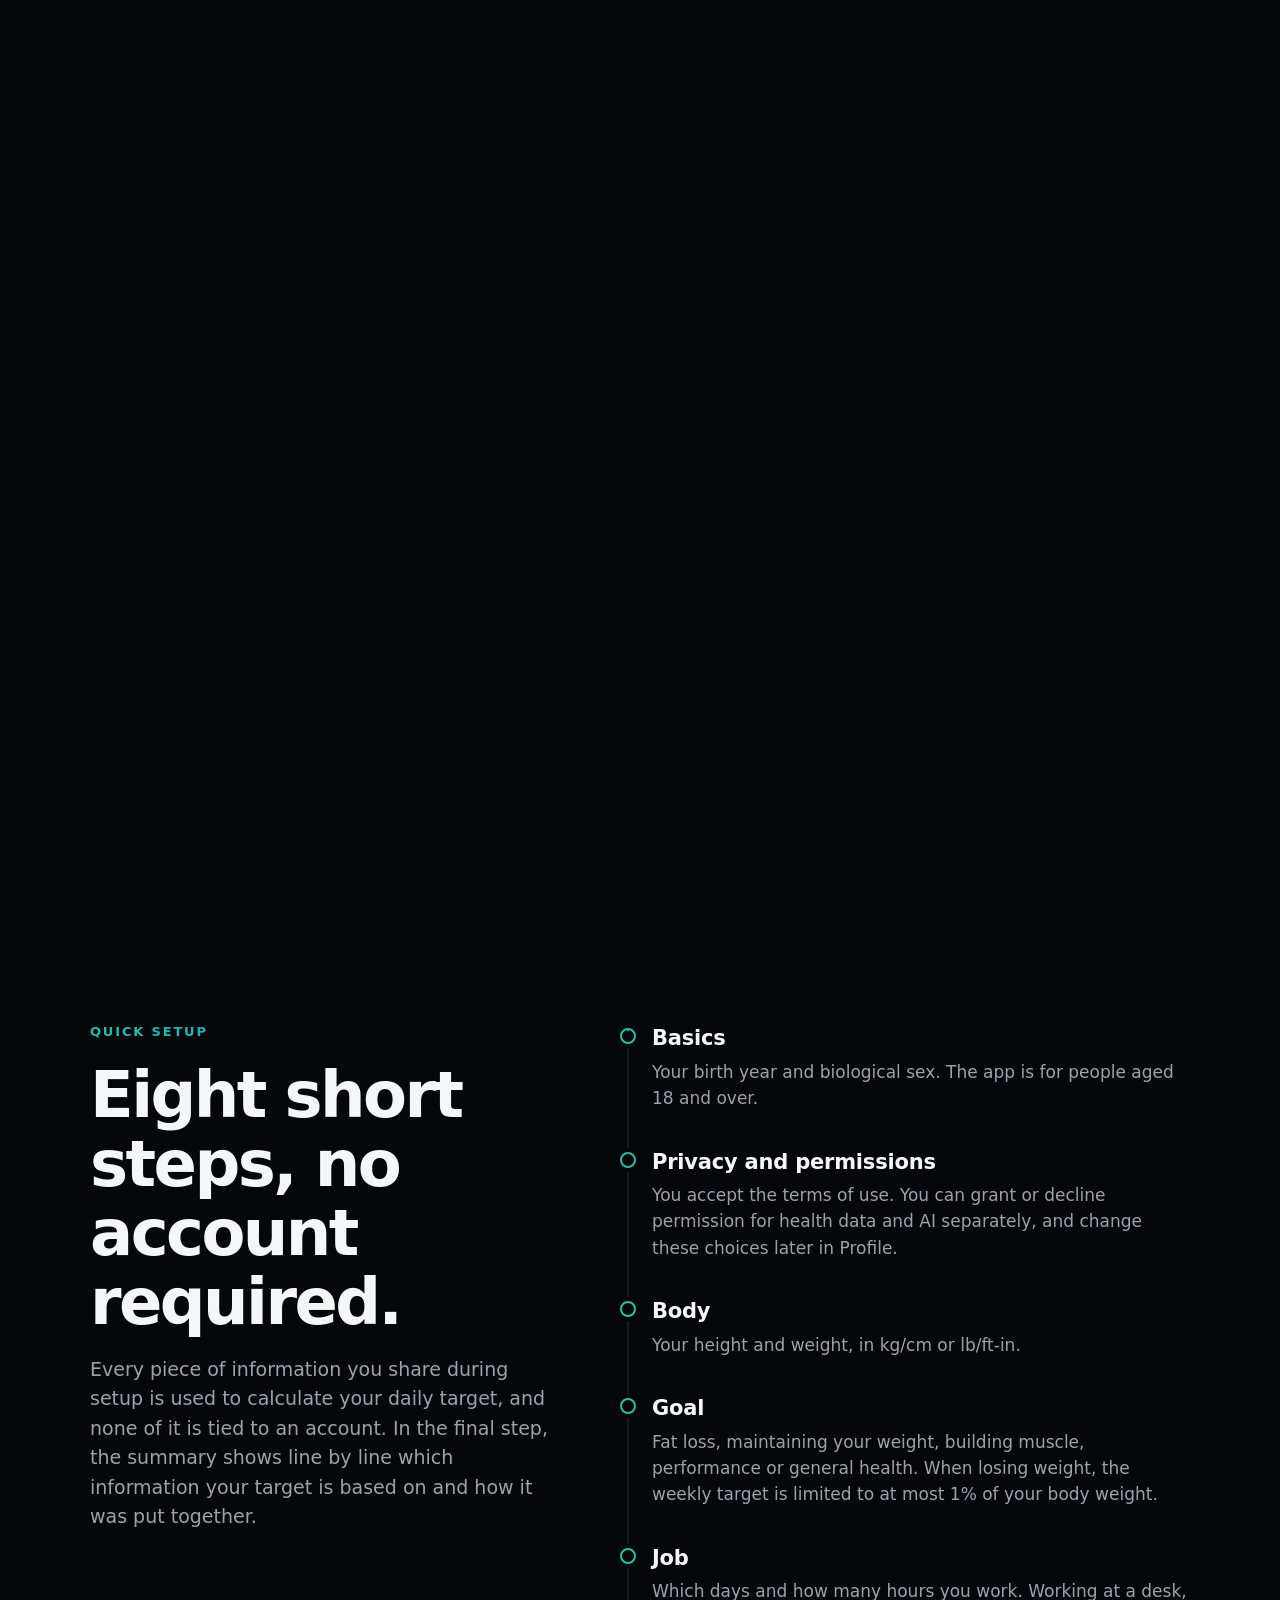
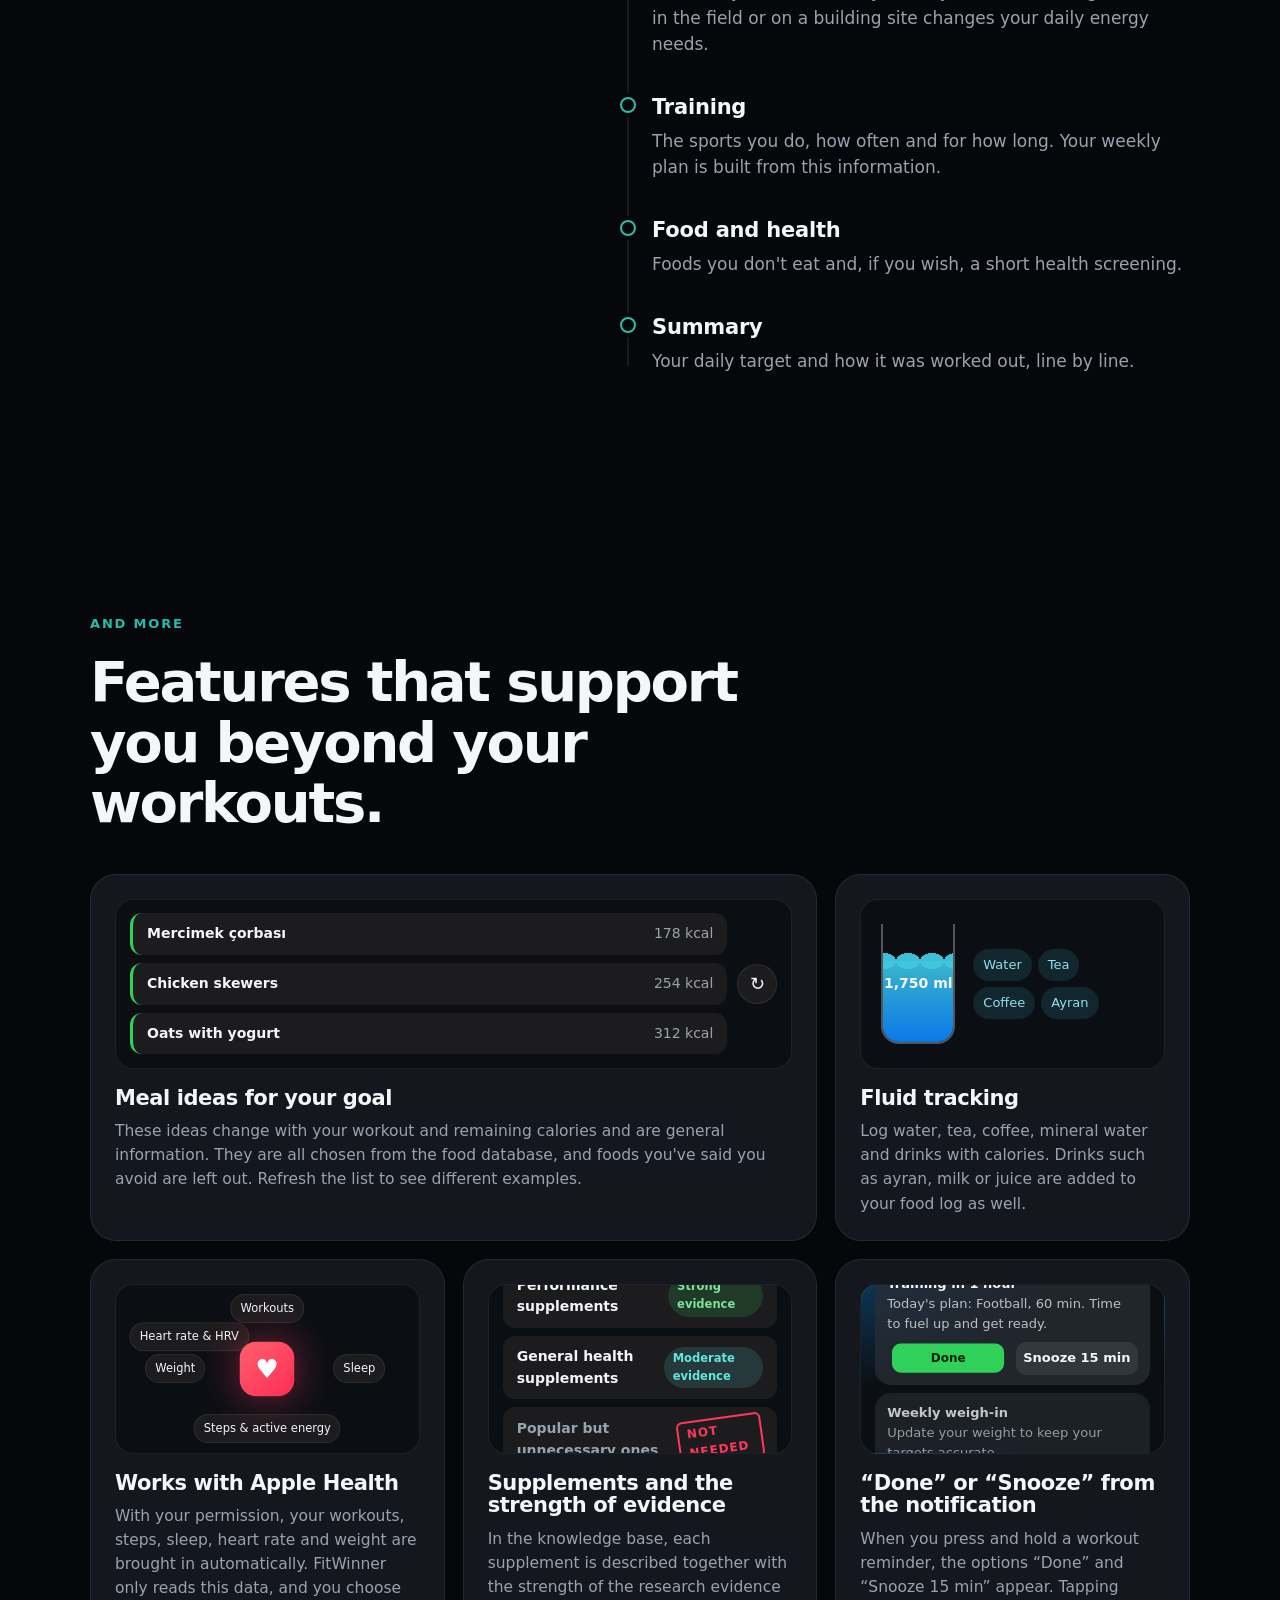
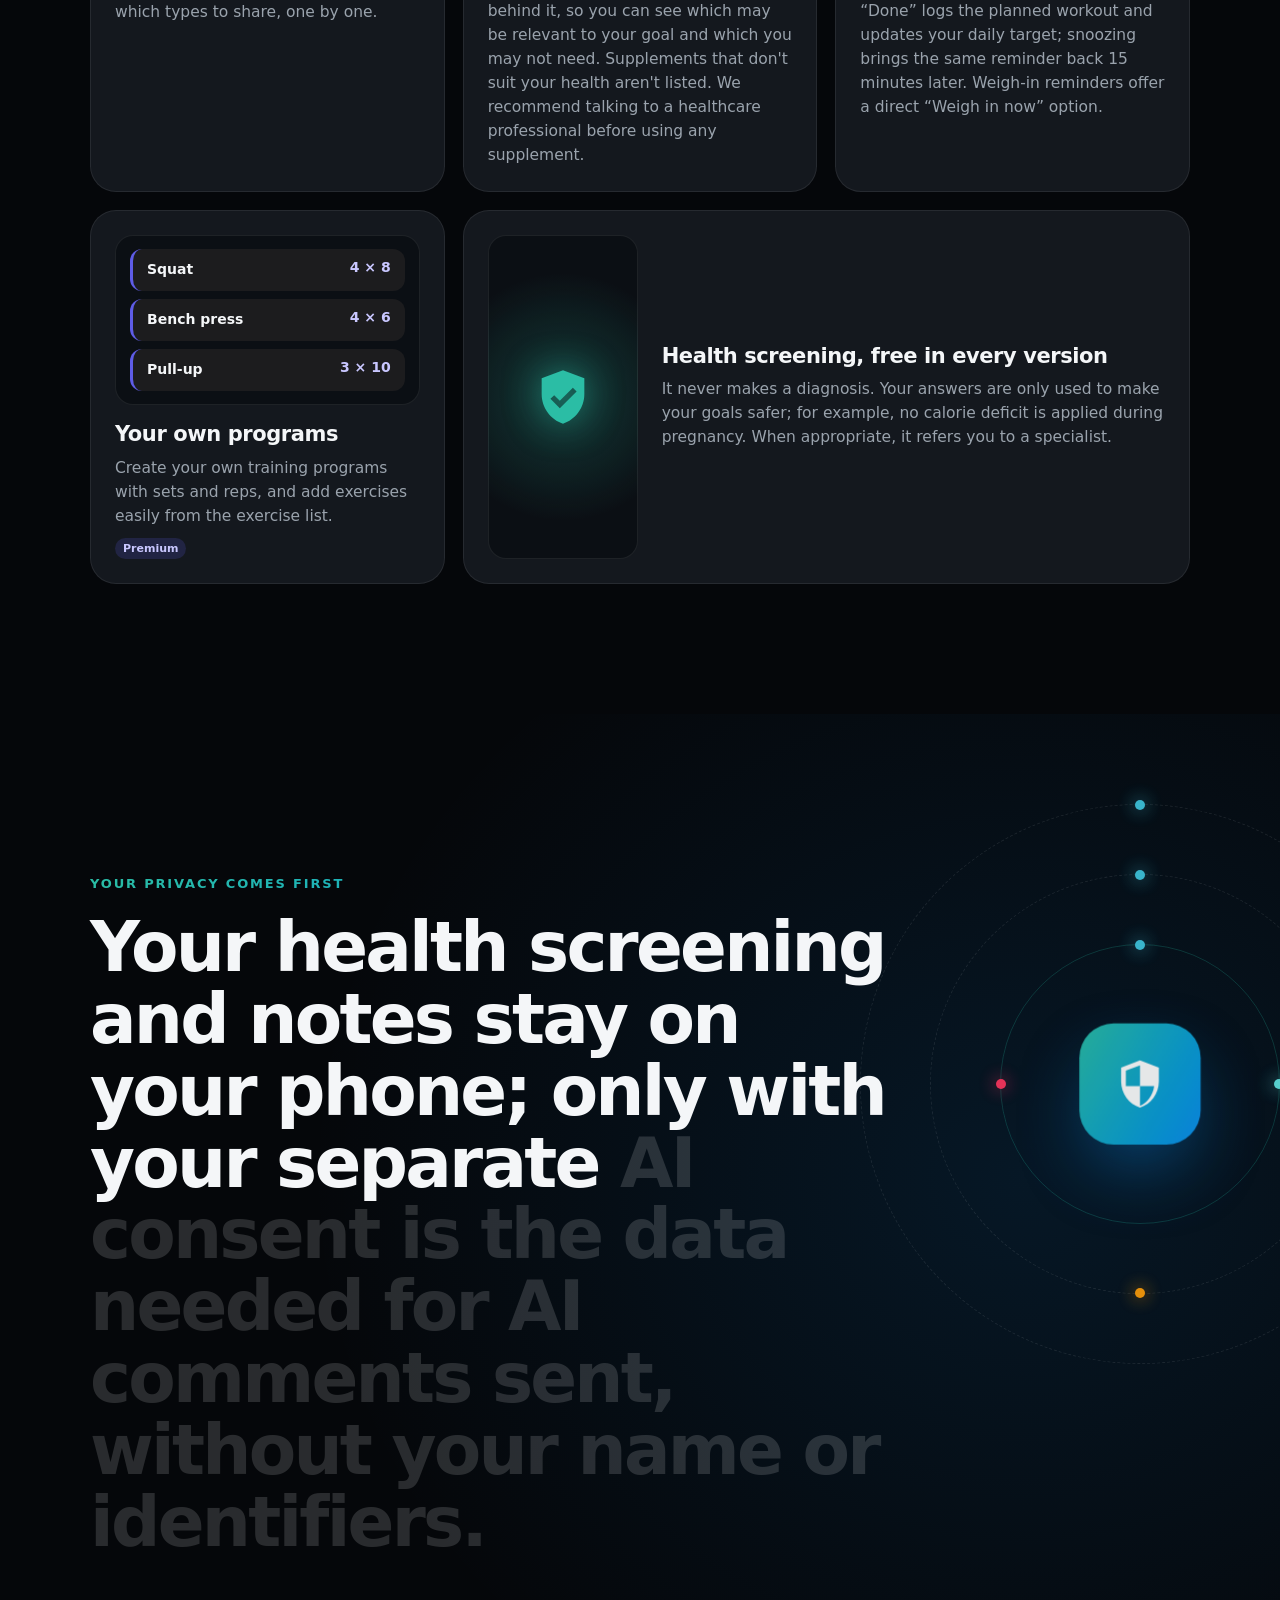
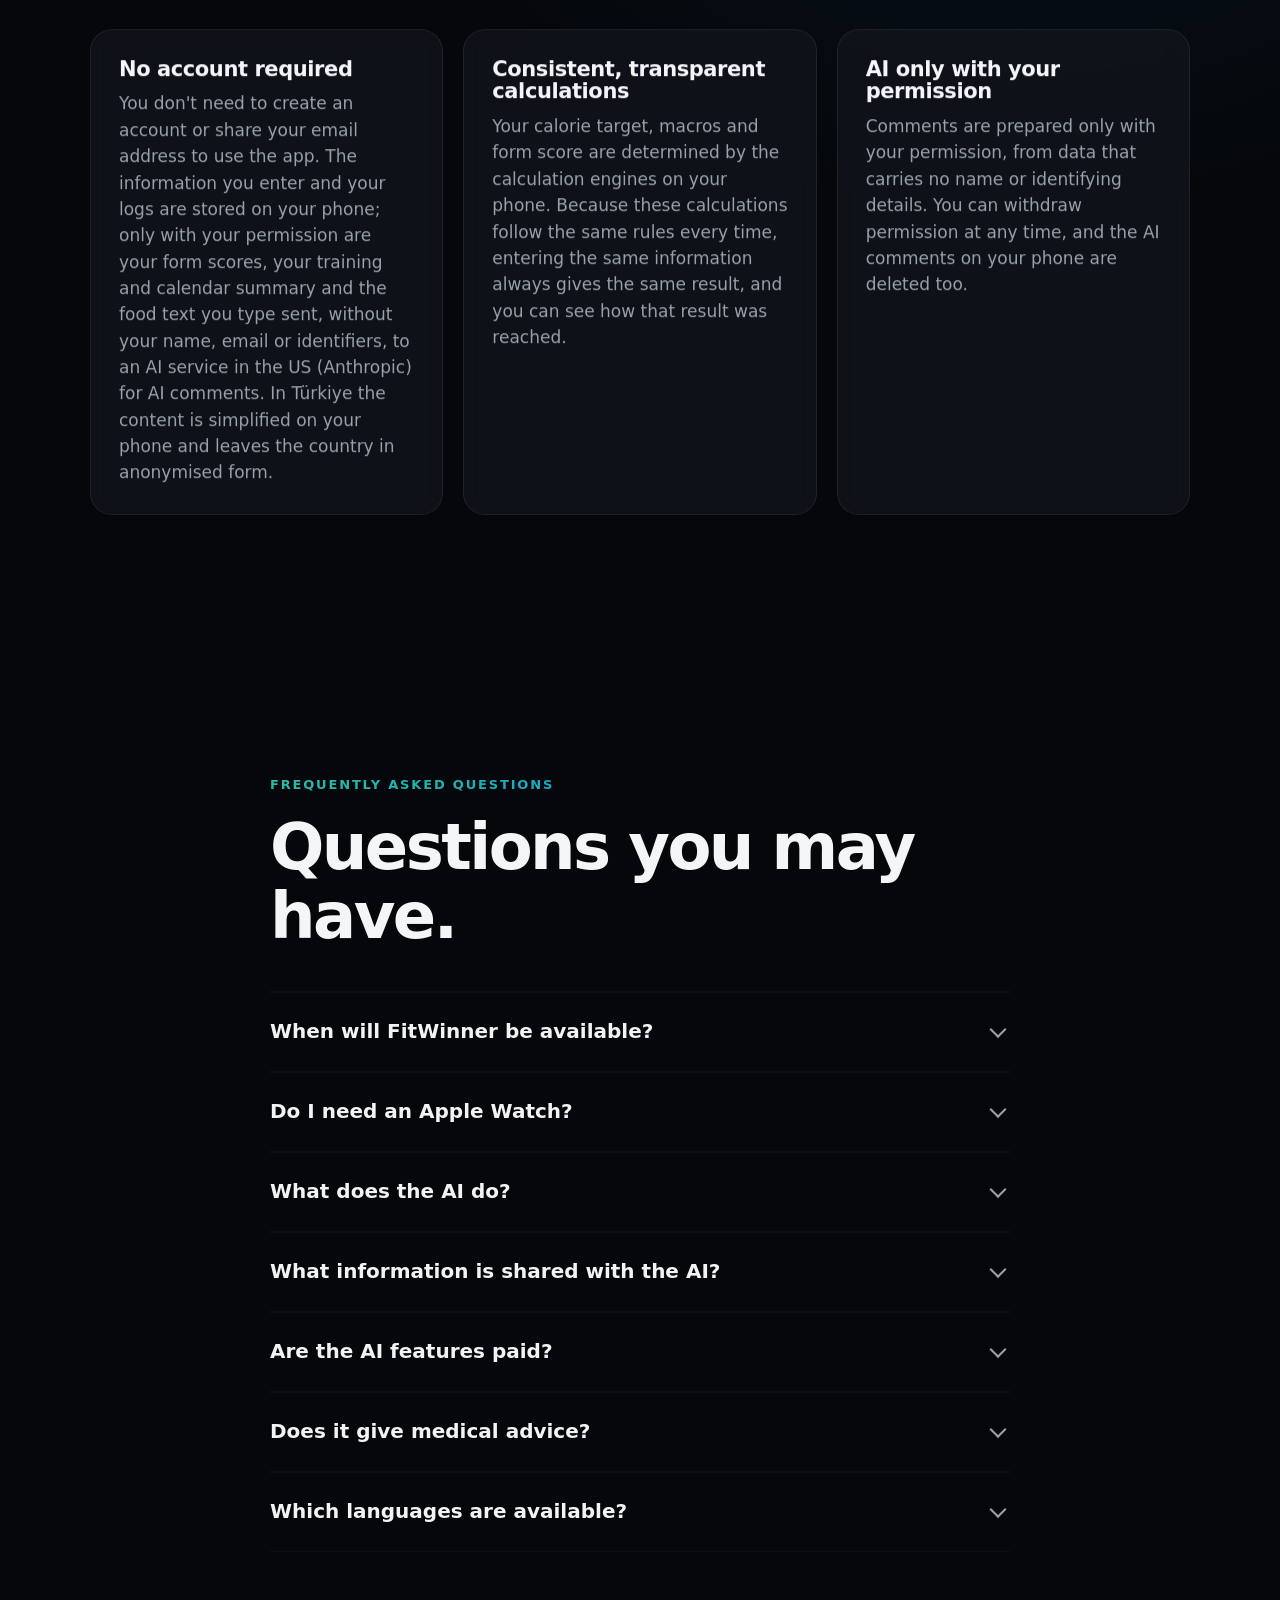
==== commit 2149f4f5: "fix(claims): yapay zekâya giden veriler güncel — sağlık taraması ve not telefonda kalır; 'kısa özet'" ====
--- a/index.html
+++ b/index.html
@@ -38,7 +38,7 @@
 <script src="assets/js/i18n.js?v=20261113b" defer></script>
 <script src="assets/js/site.js?v=20261012b" defer></script>
 <script src="assets/js/consent.js?v=20261012b" defer></script>
-<script type="application/ld+json" id="ld">{"@context":"https://schema.org","@graph":[{"@type":"Organization","@id":"https://fitwinner.app/#org","name":"EK Digital Technologies OÜ","email":"info@ekdigital.tech"},{"@type":"WebSite","@id":"https://fitwinner.app/#website","url":"https://fitwinner.app/","name":"FitWinner","inLanguage":["tr","en"],"publisher":{"@id":"https://fitwinner.app/#org"}},{"@type":"MobileApplication","@id":"https://fitwinner.app/#app","name":"FitWinner","url":"https://fitwinner.app/","description":"FitWinner; günlük kalori hedefini, antrenman planını ve form skorunu verilerinle telefonunda hesaplar. iPhone ve Apple Watch için. Yakında App Store'da.","operatingSystem":"iOS","applicationCategory":"HealthApplication","availableOnDevice":["iPhone","Apple Watch"],"image":"https://fitwinner.app/assets/img/icon-512.png","sameAs":["https://www.instagram.com/fitwinner.app/"],"offers":{"@type":"Offer","price":"0","priceCurrency":"TRY"},"publisher":{"@id":"https://fitwinner.app/#org"}},{"@type":"WebPage","@id":"https://fitwinner.app/#page","url":"https://fitwinner.app/","name":"FitWinner: Kalori takibi, antrenman ve toparlanma","inLanguage":"tr","isPartOf":{"@id":"https://fitwinner.app/#website"},"about":{"@id":"https://fitwinner.app/#app"}},{"@type":"FAQPage","@id":"https://fitwinner.app/#faq","inLanguage":"tr","isPartOf":{"@id":"https://fitwinner.app/#page"},"mainEntity":[{"@type":"Question","name":"FitWinner ne zaman yayınlanacak?","acceptedAnswer":{"@type":"Answer","text":"FitWinner şu anda kapalı beta testinde. App Store'da yayınlandığında bu sayfada duyuracağız."}},{"@type":"Question","name":"Apple Watch gerekli mi?","acceptedAnswer":{"@type":"Answer","text":"Hayır, gerekli değil. Kalori takibi, yemek kaydı ve antrenman planı saat olmadan da kullanılabilir. Apple Watch ya da Apple Sağlık'ı bağladığında dinlenme nabzın, HRV değerin ve uykun da form skoruna dahil edilir."}},{"@type":"Question","name":"Yapay zekâ ne yapar?","acceptedAnswer":{"@type":"Answer","text":"Yalnızca izin verdiğinde, form skorunu ve planını kısa notlarla yorumlar; veritabanında bulunmayan yemeklerin değerlerini de tahmin eder ve bunları “tahmini” olarak işaretler. Kalori hedefini, makrolarını ve form skorunu yapay zekâ hesaplamaz; bunlar telefonundaki hesaplamalardan gelir."}},{"@type":"Question","name":"Yapay zekâya hangi bilgilerim iletilir?","acceptedAnswer":{"@type":"Answer","text":"Adın, e-posta adresin ya da hesap bilgilerin iletilmez; uygulamada hesap zaten bulunmaz. İzin verdiğinde, yorum için gereken kısa bir özet gönderilir; örneğin antrenman türü ve süresi ile son günlerin form skorları. İznini geri aldığında bu verilerden hazırlanan yorumlar da silinir."}},{"@type":"Question","name":"Yapay zekâ özellikleri ücretli mi?","acceptedAnswer":{"@type":"Answer","text":"Telefonda hazırlanan yorumlar ücretsizdir. Ayrıntılı yapay zekâ yorumu, plan açıklaması ve yemek tahmini Premium kapsamındadır; hepsi isteğe bağlıdır."}},{"@type":"Question","name":"Tıbbi tavsiye verir mi?","acceptedAnswer":{"@type":"Answer","text":"Hayır. FitWinner 18 yaş ve üzeri kullanıcılar içindir. Tıbbi bir cihaz değildir; teşhis koymaz ve tedavi önermez. Bir sağlık durumun varsa hedeflerini doktorunla konuşmanı öneririz."}},{"@type":"Question","name":"Hangi dillerde kullanılabilir?","acceptedAnswer":{"@type":"Answer","text":"Uygulama 11 dilde kullanılabilir: Türkçe, İngilizce, Fransızca, Felemenkçe, İspanyolca, İtalyanca, Portekizce, Lehçe, Yunanca, Çekçe ve Estonca. Bu site şimdilik Türkçe ve İngilizce olarak hazırlanmıştır."}}]}]}</script>
+<script type="application/ld+json" id="ld">{"@context":"https://schema.org","@graph":[{"@type":"Organization","@id":"https://fitwinner.app/#org","name":"EK Digital Technologies OÜ","email":"info@ekdigital.tech"},{"@type":"WebSite","@id":"https://fitwinner.app/#website","url":"https://fitwinner.app/","name":"FitWinner","inLanguage":["tr","en"],"publisher":{"@id":"https://fitwinner.app/#org"}},{"@type":"MobileApplication","@id":"https://fitwinner.app/#app","name":"FitWinner","url":"https://fitwinner.app/","description":"FitWinner; günlük kalori hedefini, antrenman planını ve form skorunu verilerinle telefonunda hesaplar. iPhone ve Apple Watch için. Yakında App Store'da.","operatingSystem":"iOS","applicationCategory":"HealthApplication","availableOnDevice":["iPhone","Apple Watch"],"image":"https://fitwinner.app/assets/img/icon-512.png","sameAs":["https://www.instagram.com/fitwinner.app/"],"offers":{"@type":"Offer","price":"0","priceCurrency":"TRY"},"publisher":{"@id":"https://fitwinner.app/#org"}},{"@type":"WebPage","@id":"https://fitwinner.app/#page","url":"https://fitwinner.app/","name":"FitWinner: Kalori takibi, antrenman ve toparlanma","inLanguage":"tr","isPartOf":{"@id":"https://fitwinner.app/#website"},"about":{"@id":"https://fitwinner.app/#app"}},{"@type":"FAQPage","@id":"https://fitwinner.app/#faq","inLanguage":"tr","isPartOf":{"@id":"https://fitwinner.app/#page"},"mainEntity":[{"@type":"Question","name":"FitWinner ne zaman yayınlanacak?","acceptedAnswer":{"@type":"Answer","text":"FitWinner şu anda kapalı beta testinde. App Store'da yayınlandığında bu sayfada duyuracağız."}},{"@type":"Question","name":"Apple Watch gerekli mi?","acceptedAnswer":{"@type":"Answer","text":"Hayır, gerekli değil. Kalori takibi, yemek kaydı ve antrenman planı saat olmadan da kullanılabilir. Apple Watch ya da Apple Sağlık'ı bağladığında dinlenme nabzın, HRV değerin ve uykun da form skoruna dahil edilir."}},{"@type":"Question","name":"Yapay zekâ ne yapar?","acceptedAnswer":{"@type":"Answer","text":"Yalnızca izin verdiğinde, form skorunu ve planını kısa notlarla yorumlar; veritabanında bulunmayan yemeklerin değerlerini de tahmin eder ve bunları “tahmini” olarak işaretler. Kalori hedefini, makrolarını ve form skorunu yapay zekâ hesaplamaz; bunlar telefonundaki hesaplamalardan gelir."}},{"@type":"Question","name":"Yapay zekâya hangi bilgilerim iletilir?","acceptedAnswer":{"@type":"Answer","text":"Adın, e-posta adresin ya da hesap bilgilerin iletilmez; uygulamada hesap zaten bulunmaz. Sağlık taraman ve check-in notun da gönderilmez. İzin verdiğinde, yorum için form skorların, antrenman ve takvim özetin ile yazdığın yemek metni gönderilir; Türkiye'de yalnızca kaba bir özet. İznini geri aldığında telefonundaki yapay zekâ yorumları da silinir."}},{"@type":"Question","name":"Yapay zekâ özellikleri ücretli mi?","acceptedAnswer":{"@type":"Answer","text":"Telefonda hazırlanan yorumlar ücretsizdir. Ayrıntılı yapay zekâ yorumu, plan açıklaması ve yemek tahmini Premium kapsamındadır; hepsi isteğe bağlıdır."}},{"@type":"Question","name":"Tıbbi tavsiye verir mi?","acceptedAnswer":{"@type":"Answer","text":"Hayır. FitWinner 18 yaş ve üzeri kullanıcılar içindir. Tıbbi bir cihaz değildir; teşhis koymaz ve tedavi önermez. Bir sağlık durumun varsa hedeflerini doktorunla konuşmanı öneririz."}},{"@type":"Question","name":"Hangi dillerde kullanılabilir?","acceptedAnswer":{"@type":"Answer","text":"Uygulama 12 dilde kullanılabilir: Türkçe, İngilizce, Almanca, Fransızca, Felemenkçe, İspanyolca, İtalyanca, Portekizce, Lehçe, Yunanca, Çekçe ve Estonca. Bu site şimdilik Türkçe ve İngilizce olarak hazırlanmıştır."}}]}]}</script>
 </head>
 <body>
 <a class="skip" href="#main" data-i18n="skip">İçeriğe geç</a>
@@ -241,8 +241,8 @@
         <li data-i18n="ai.l1">Kalori hedefin, makroların, form skorun ve güvenlik sınırların telefonundaki hesap motorlarıyla hesaplanır; yapay zekâ bu sayıları değiştirmez, yalnızca yorumlar. Veritabanında bulunmayan bir yemeğin değerlerini ise yapay zekâ tahmin eder; bunlar “tahmini” olarak işaretlenir ve kaydetmeden önce onaylarsın.</li>
         <li data-i18n="ai.l4">Elindeki bilgiler bir sonuca varmak için yeterli olmadığında bunu açıkça belirtir; uygulama da yorumun kesin olmadığını sana ayrıca gösterir.</li>
         <li data-i18n="ai.l5">Kaynak uydurmaz, belirli çalışmaların adını vermez ve bir bilgiyi, bilimsel kanıtların desteklediğinden daha güçlü bir şekilde sunmaz.</li>
-        <li data-i18n="ai.l3">Yazdığı her metin sana ulaşmadan önce otomatik bir güvenlik kontrolünden geçer. Bir hastalık, ilaç ya da klinik bir belirti söz konusu olduğunda öneride bulunmaz ve seni bir doktora danışmaya yönlendirir.</li>
-        <li data-i18n="ai.l6">Adın, e-posta adresin ve kimliklerin yapay zekâya iletilmez; notundaki adlar ve iletişim bilgileri telefonunda maskelenir. Yapay zekâ yalnızca sen izin verdiğinde, yorum için gereken bilgileri içeren kısa bir özetle çalışır.</li>
+        <li data-i18n="ai.l3">Yazdığı her metin sana ulaşmadan önce otomatik bir güvenlik kontrolünden geçer; tıbbi öneri ya da kalori, diyet ve kilo dili içeren metin gösterilmez. Notunda klinik bir belirti ya da ilaç geçerse yorum hiç istenmez ve telefonun seni bir doktora danışmaya yönlendirir.</li>
+        <li data-i18n="ai.l6">Adın, e-posta adresin ve kimliklerin yapay zekâya iletilmez; sağlık taraman ve check-in notun telefonundan hiç çıkmaz. Yapay zekâ yalnızca sen izin verdiğinde, yorum için gereken bilgilerle çalışır: form skorların, antrenman ve takvim özetin ve yazdığın yemek metni. Türkiye'de bunların yerine yalnızca kaba bir özet gider.</li>
       </ul>
       <div class="ai-tiers">
         <span class="tier free" data-i18n="ai.free">Telefondaki yorumlar · ücretsiz</span>
@@ -537,11 +537,11 @@
   </div>
   <div class="wrap">
     <p class="eyebrow" data-reveal data-i18n="pv.eyebrow">Gizliliğin önceliğimiz</p>
-    <h2 id="privacy-title" class="statement" data-words data-i18n="pv.title">Sağlık verilerin telefonunda kalır; yalnızca ayrı yapay zekâ rızanla, adın ve kimliklerin olmadan kısa bir özet yorum için gönderilir.</h2>
+    <h2 id="privacy-title" class="statement" data-words data-i18n="pv.title">Sağlık taraman ve notların telefonunda kalır; yalnızca ayrı yapay zekâ rızanla, adın ve kimliklerin olmadan, yorum için gereken veriler gönderilir.</h2>
     <div class="pv-grid">
       <div class="pv" data-reveal>
         <h3 data-i18n="pv.a.t">Hesap gerekmez</h3>
-        <p data-i18n="pv.a.p">Uygulamayı kullanmak için hesap açman ya da e-posta adresini paylaşman gerekmez. Girdiğin bilgiler ve kayıtların telefonunda saklanır; yapay zekâ yorumu için yalnızca sen izin verdiğinde adın, e-postan ve kimliklerin çıkarılmış kısa bir özet ABD’deki bir yapay zekâ hizmetine (Anthropic) gönderilir.</p>
+        <p data-i18n="pv.a.p">Uygulamayı kullanmak için hesap açman ya da e-posta adresini paylaşman gerekmez. Girdiğin bilgiler ve kayıtların telefonunda saklanır; yapay zekâ yorumu için yalnızca sen izin verdiğinde form skorların, antrenman ve takvim özetin ile yazdığın yemek metni, adın, e-postan ve kimliklerin olmadan ABD’deki bir yapay zekâ hizmetine (Anthropic) gönderilir. Türkiye'de içerik telefonunda sadeleştirilir ve yurt dışına anonim çıkar.</p>
       </div>
       <div class="pv" data-reveal>
         <h3 data-i18n="pv.b.t">Tutarlı ve şeffaf hesaplama</h3>
@@ -549,7 +549,7 @@
       </div>
       <div class="pv" data-reveal>
         <h3 data-i18n="pv.c.t">Yapay zekâ yalnızca izninle</h3>
-        <p data-i18n="pv.c.p">Yorumlar, yalnızca izin verdiğinde, adının ve kimlik bilgilerinin çıkarıldığı bir özetten hazırlanır. İznini dilediğin zaman geri alabilirsin; o verilerden hazırlanan yorumlar da silinir.</p>
+        <p data-i18n="pv.c.p">Yorumlar, yalnızca izin verdiğinde, adının ve kimlik bilgilerinin yer almadığı verilerden hazırlanır. İznini dilediğin zaman geri alabilirsin; telefonundaki yapay zekâ yorumları da silinir.</p>
       </div>
     </div>
   </div>
@@ -577,7 +577,7 @@
       </details>
       <details>
         <summary data-i18n="q6">Yapay zekâya hangi bilgilerim iletilir?</summary>
-        <p data-i18n="a6">Adın, e-posta adresin ya da hesap bilgilerin iletilmez; uygulamada hesap zaten bulunmaz. İzin verdiğinde, yorum için gereken kısa bir özet gönderilir; örneğin antrenman türü ve süresi ile son günlerin form skorları. İznini geri aldığında bu verilerden hazırlanan yorumlar da silinir.</p>
+        <p data-i18n="a6">Adın, e-posta adresin ya da hesap bilgilerin iletilmez; uygulamada hesap zaten bulunmaz. Sağlık taraman ve check-in notun da gönderilmez. İzin verdiğinde, yorum için form skorların, antrenman ve takvim özetin ile yazdığın yemek metni gönderilir; Türkiye'de yalnızca kaba bir özet. İznini geri aldığında telefonundaki yapay zekâ yorumları da silinir.</p>
       </details>
       <details>
         <summary data-i18n="q7">Yapay zekâ özellikleri ücretli mi?</summary>
@@ -589,7 +589,7 @@
       </details>
       <details>
         <summary data-i18n="q5">Hangi dillerde kullanılabilir?</summary>
-        <p data-i18n="a5">Uygulama 11 dilde kullanılabilir: Türkçe, İngilizce, Fransızca, Felemenkçe, İspanyolca, İtalyanca, Portekizce, Lehçe, Yunanca, Çekçe ve Estonca. Bu site şimdilik Türkçe ve İngilizce olarak hazırlanmıştır.</p>
+        <p data-i18n="a5">Uygulama 12 dilde kullanılabilir: Türkçe, İngilizce, Almanca, Fransızca, Felemenkçe, İspanyolca, İtalyanca, Portekizce, Lehçe, Yunanca, Çekçe ve Estonca. Bu site şimdilik Türkçe ve İngilizce olarak hazırlanmıştır.</p>
       </details>
     </div>
   </div>
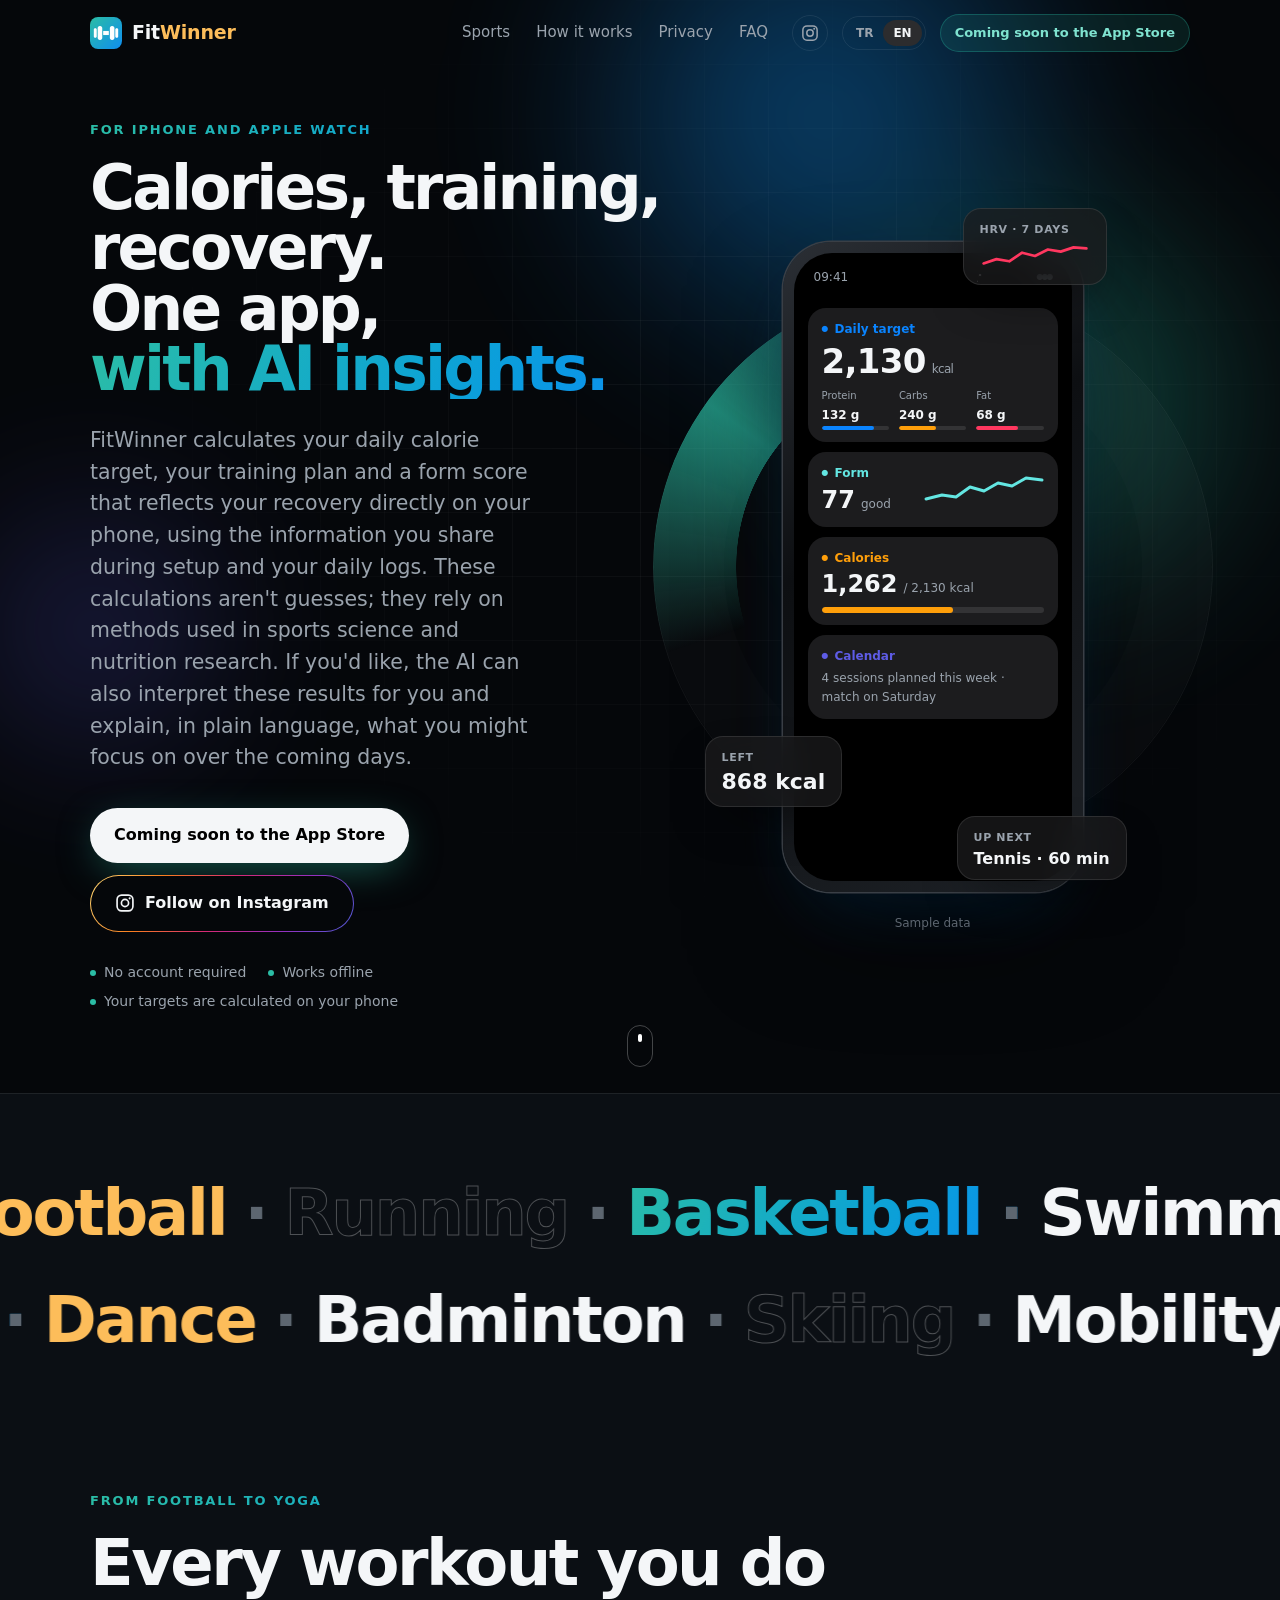
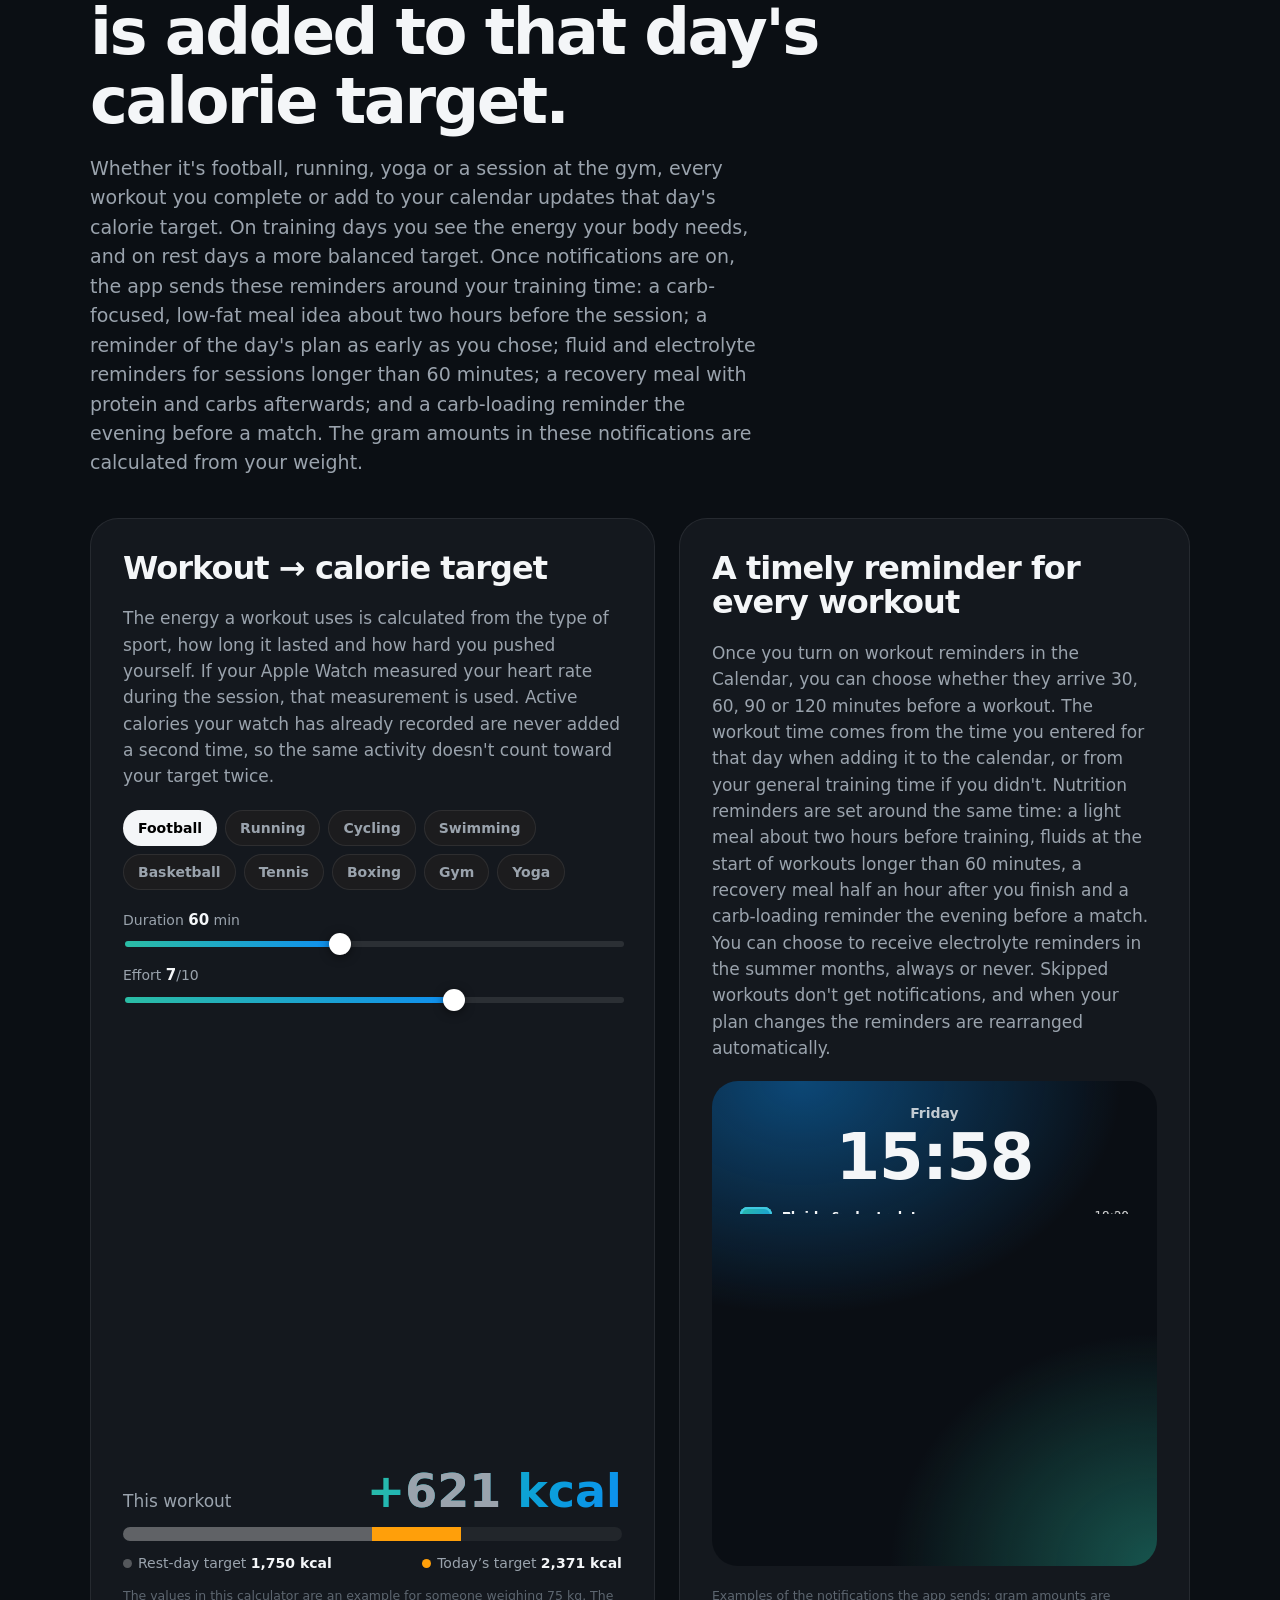
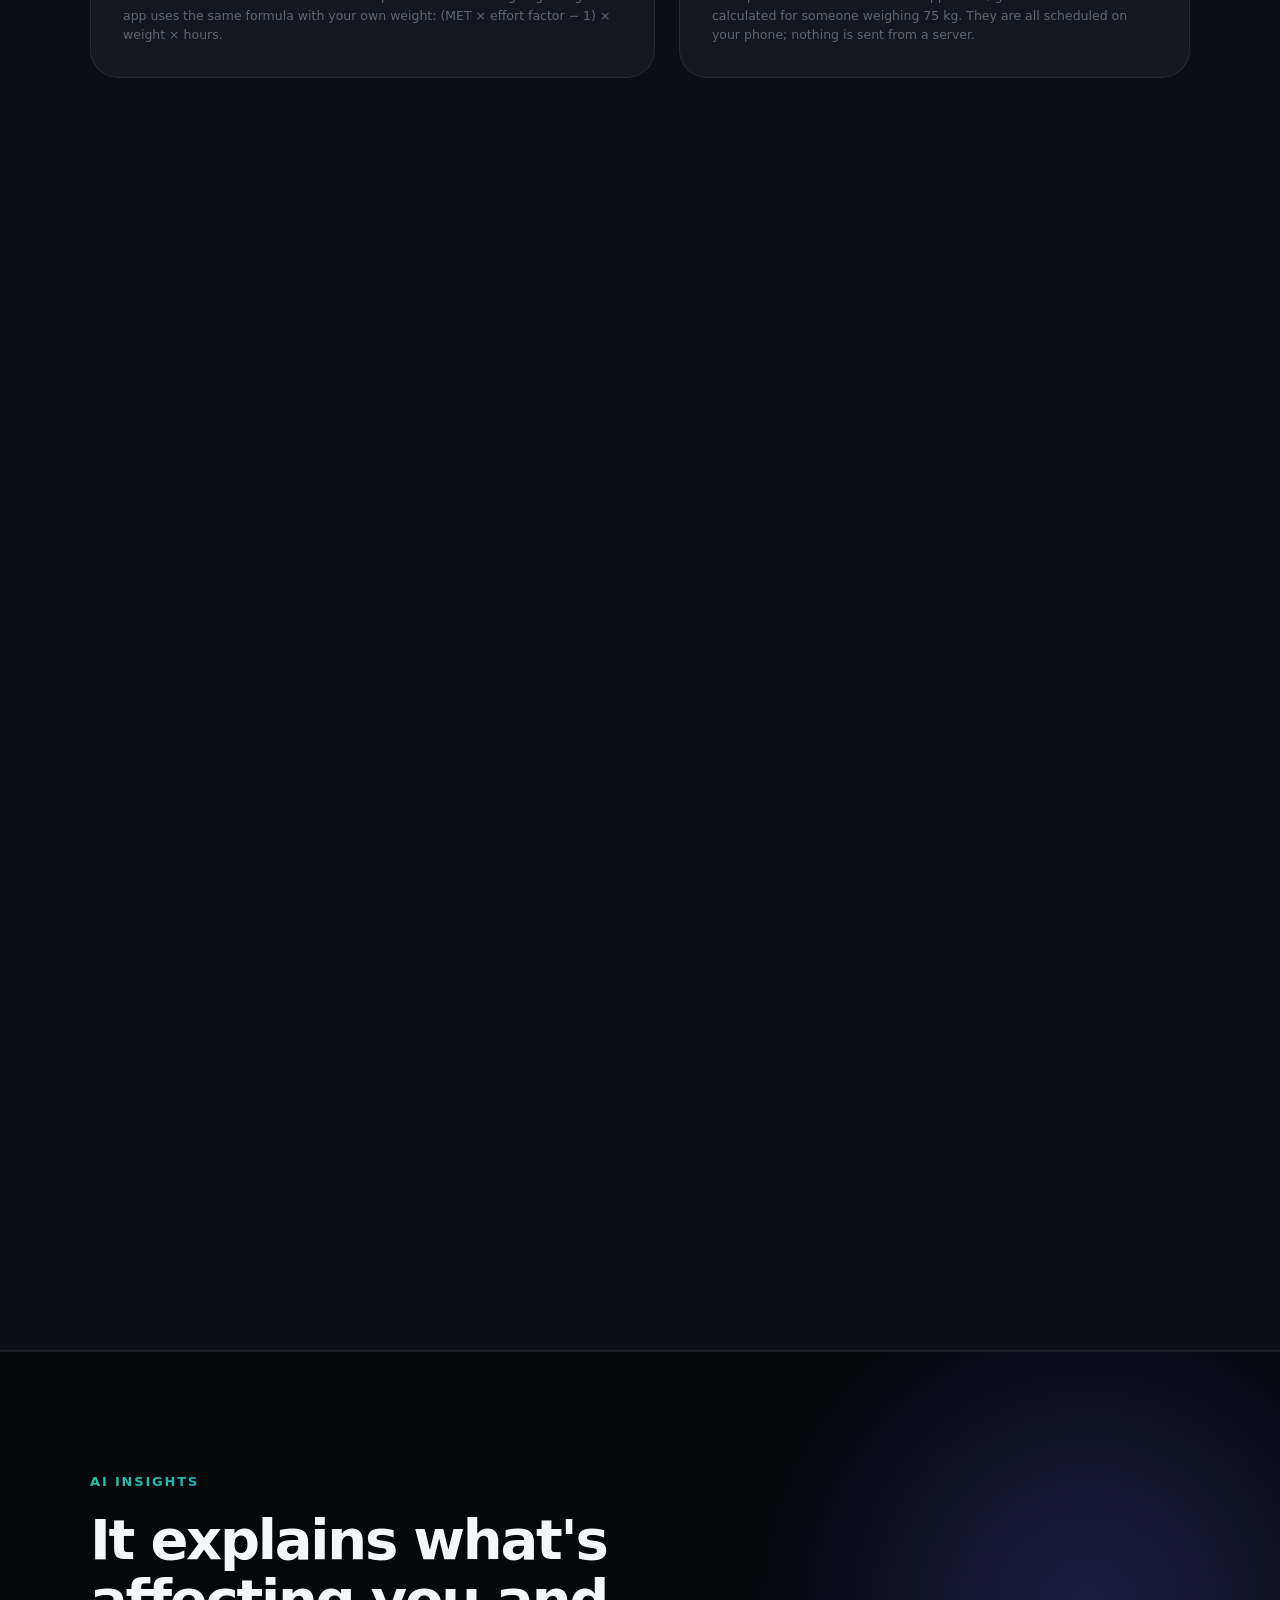
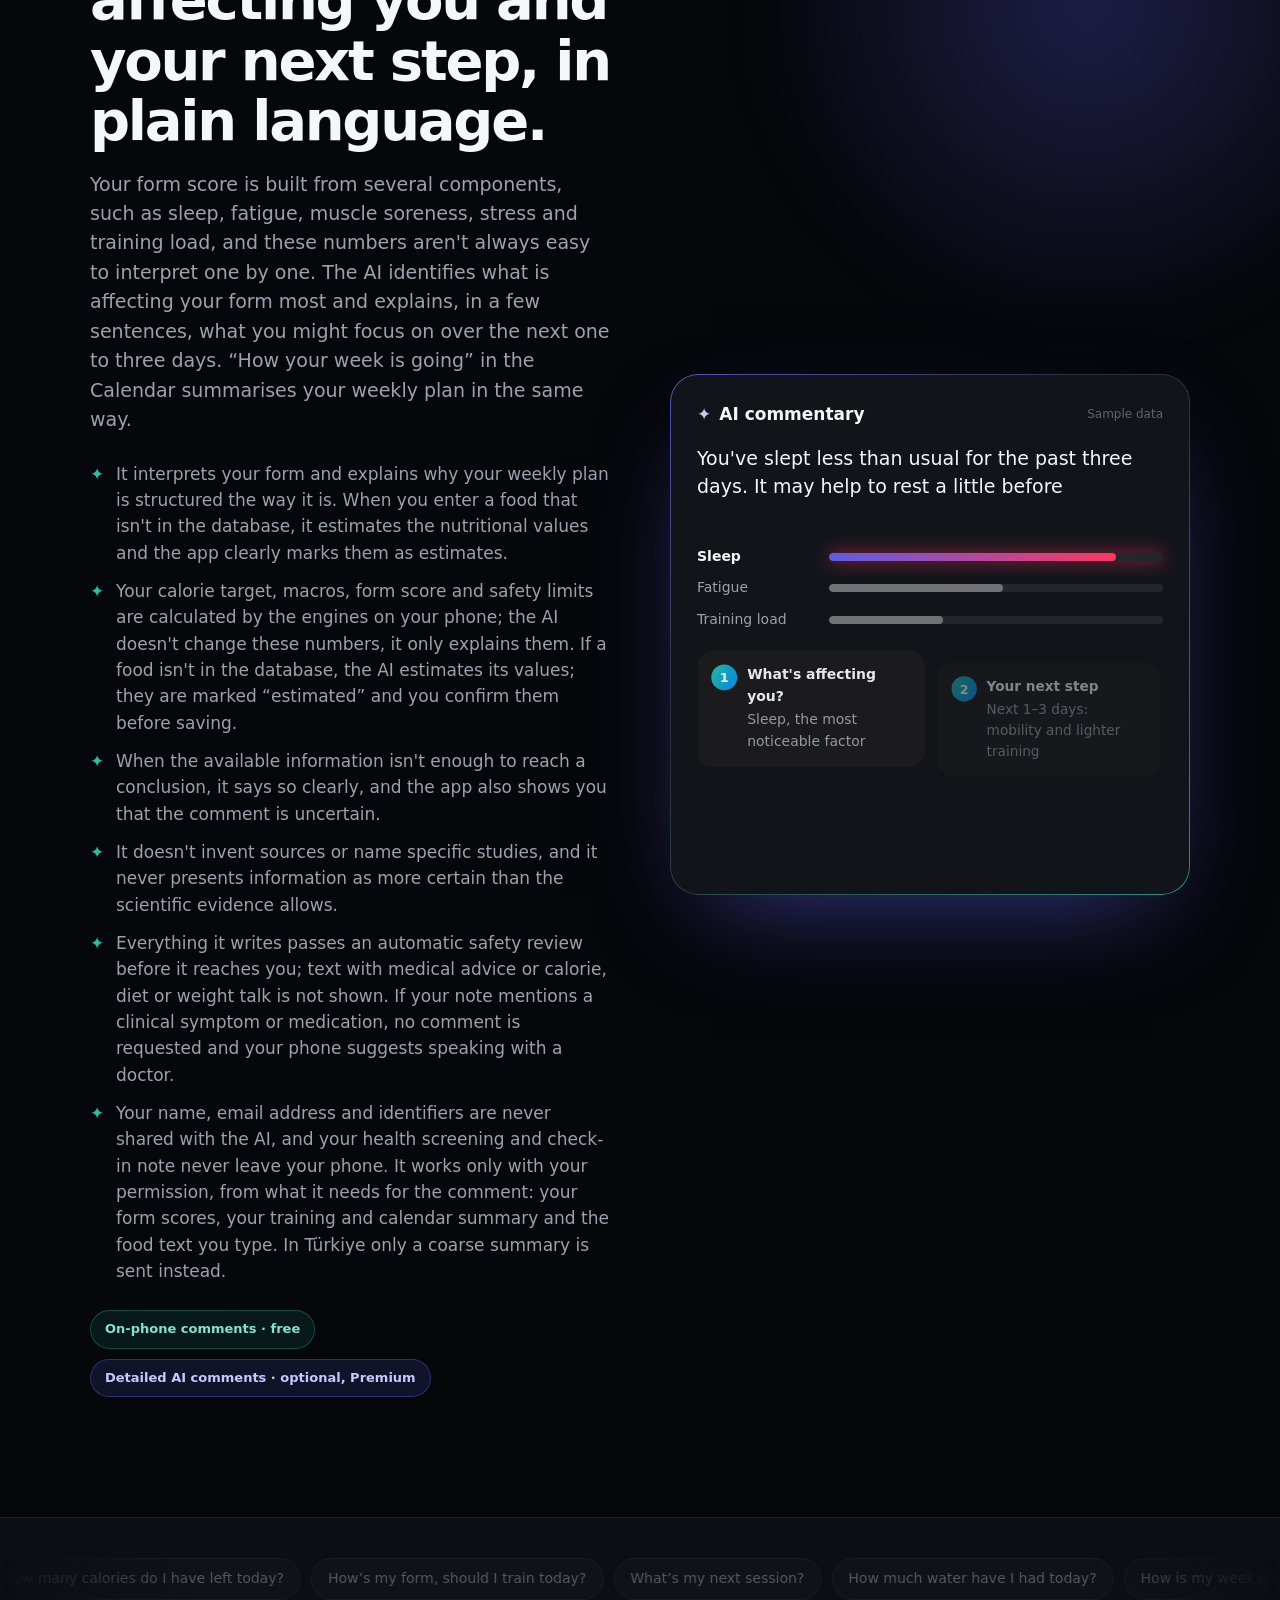
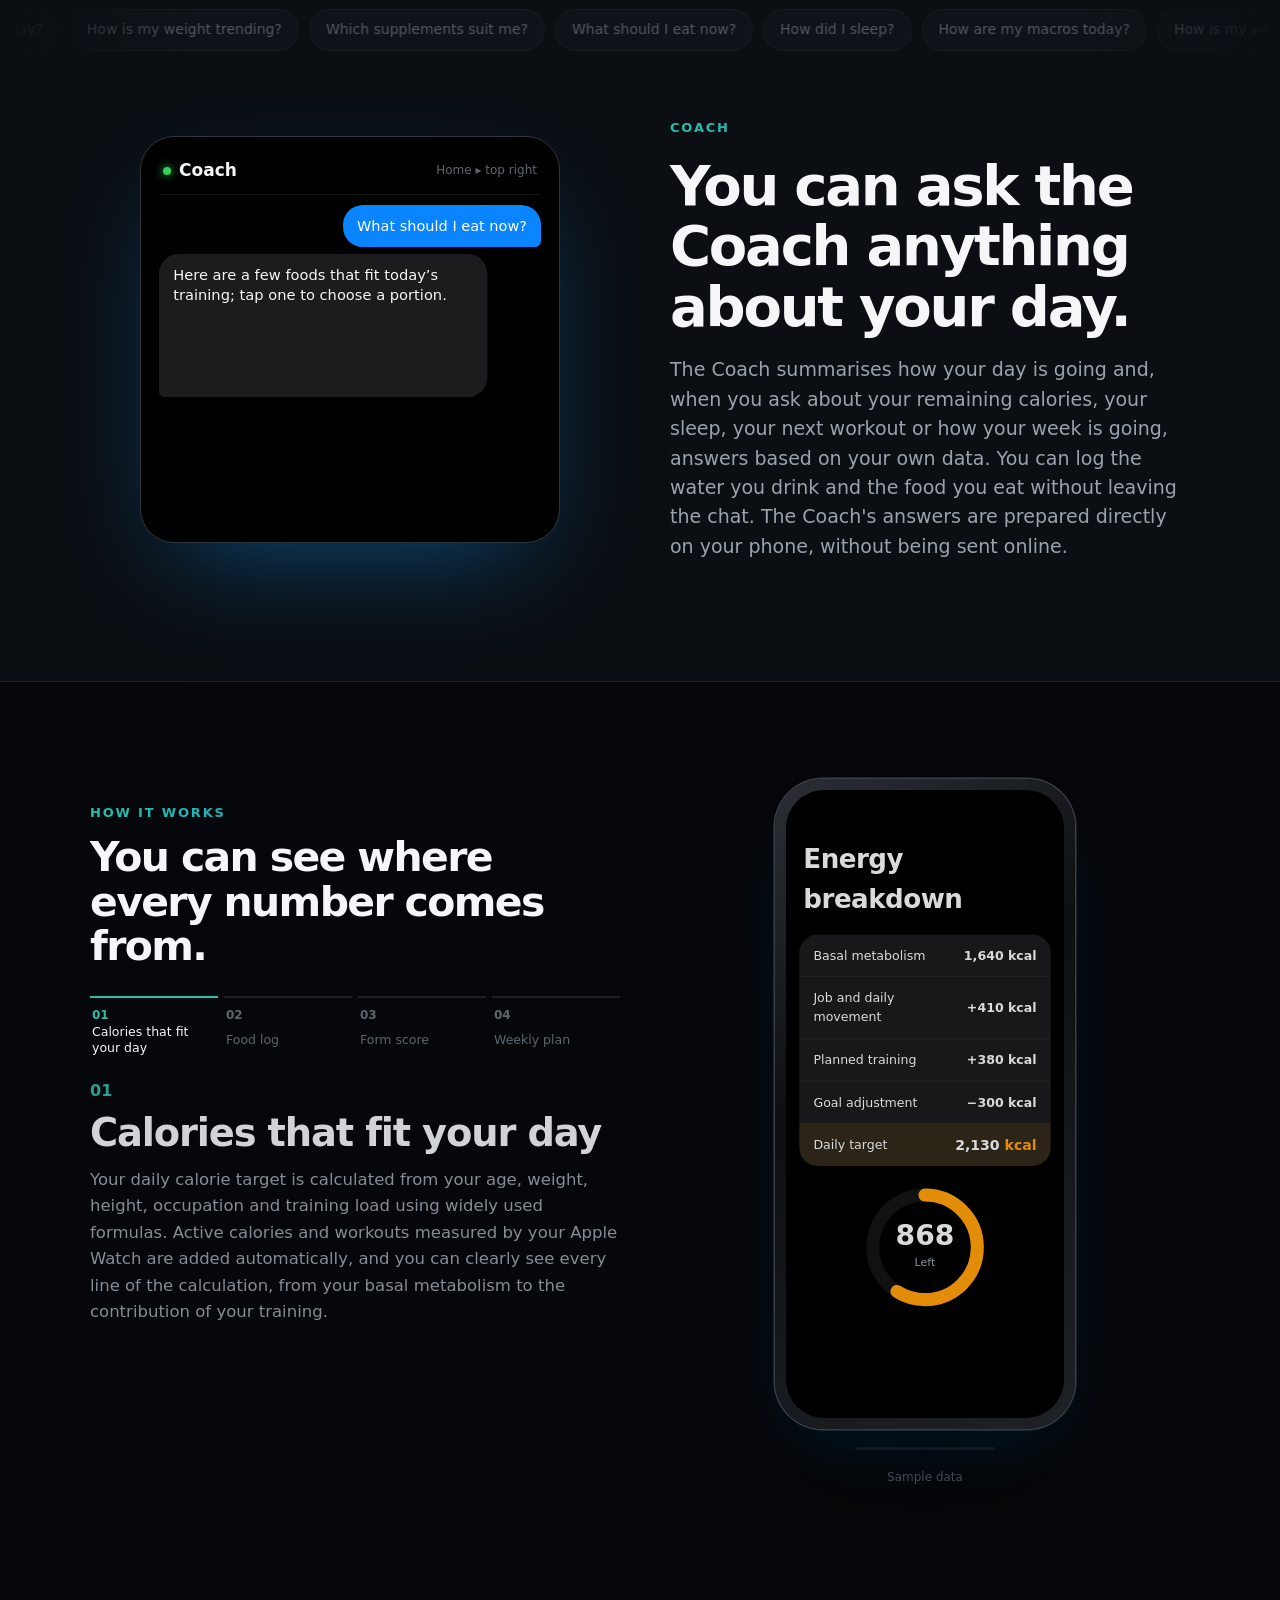
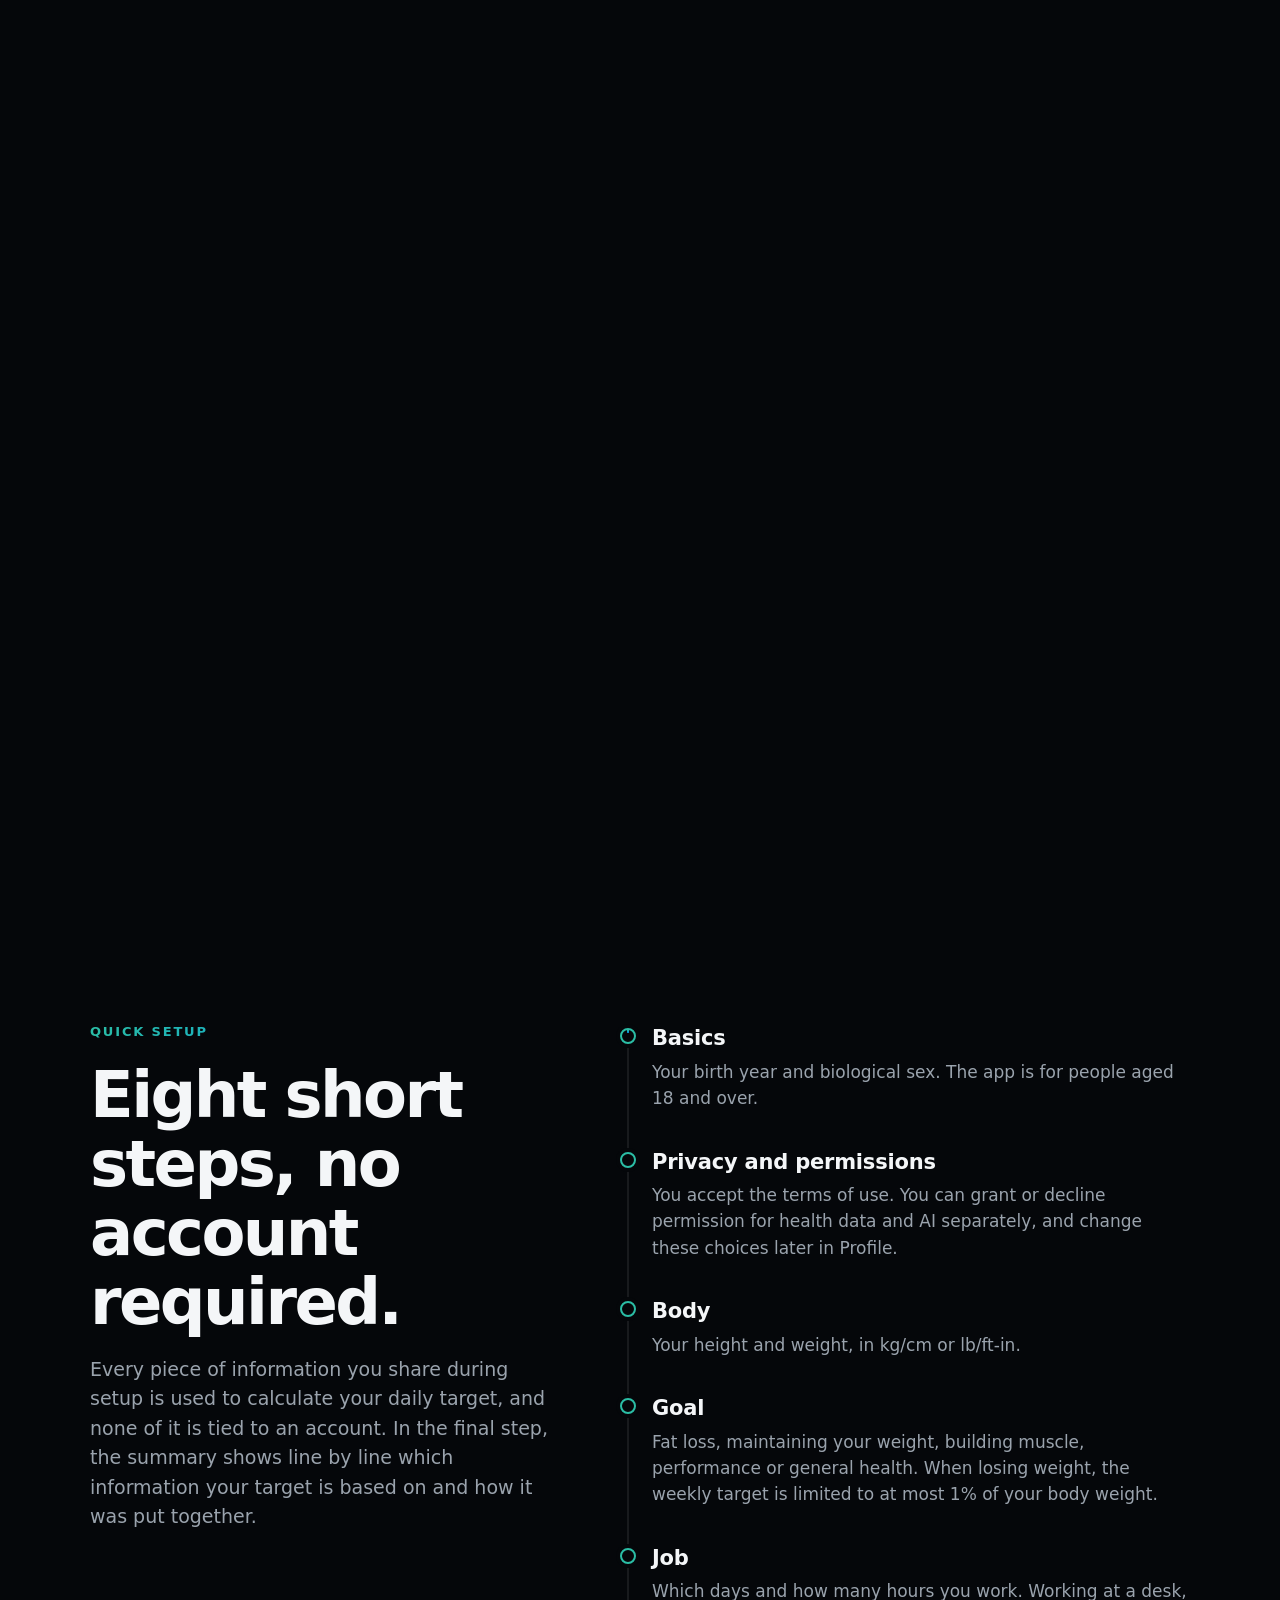
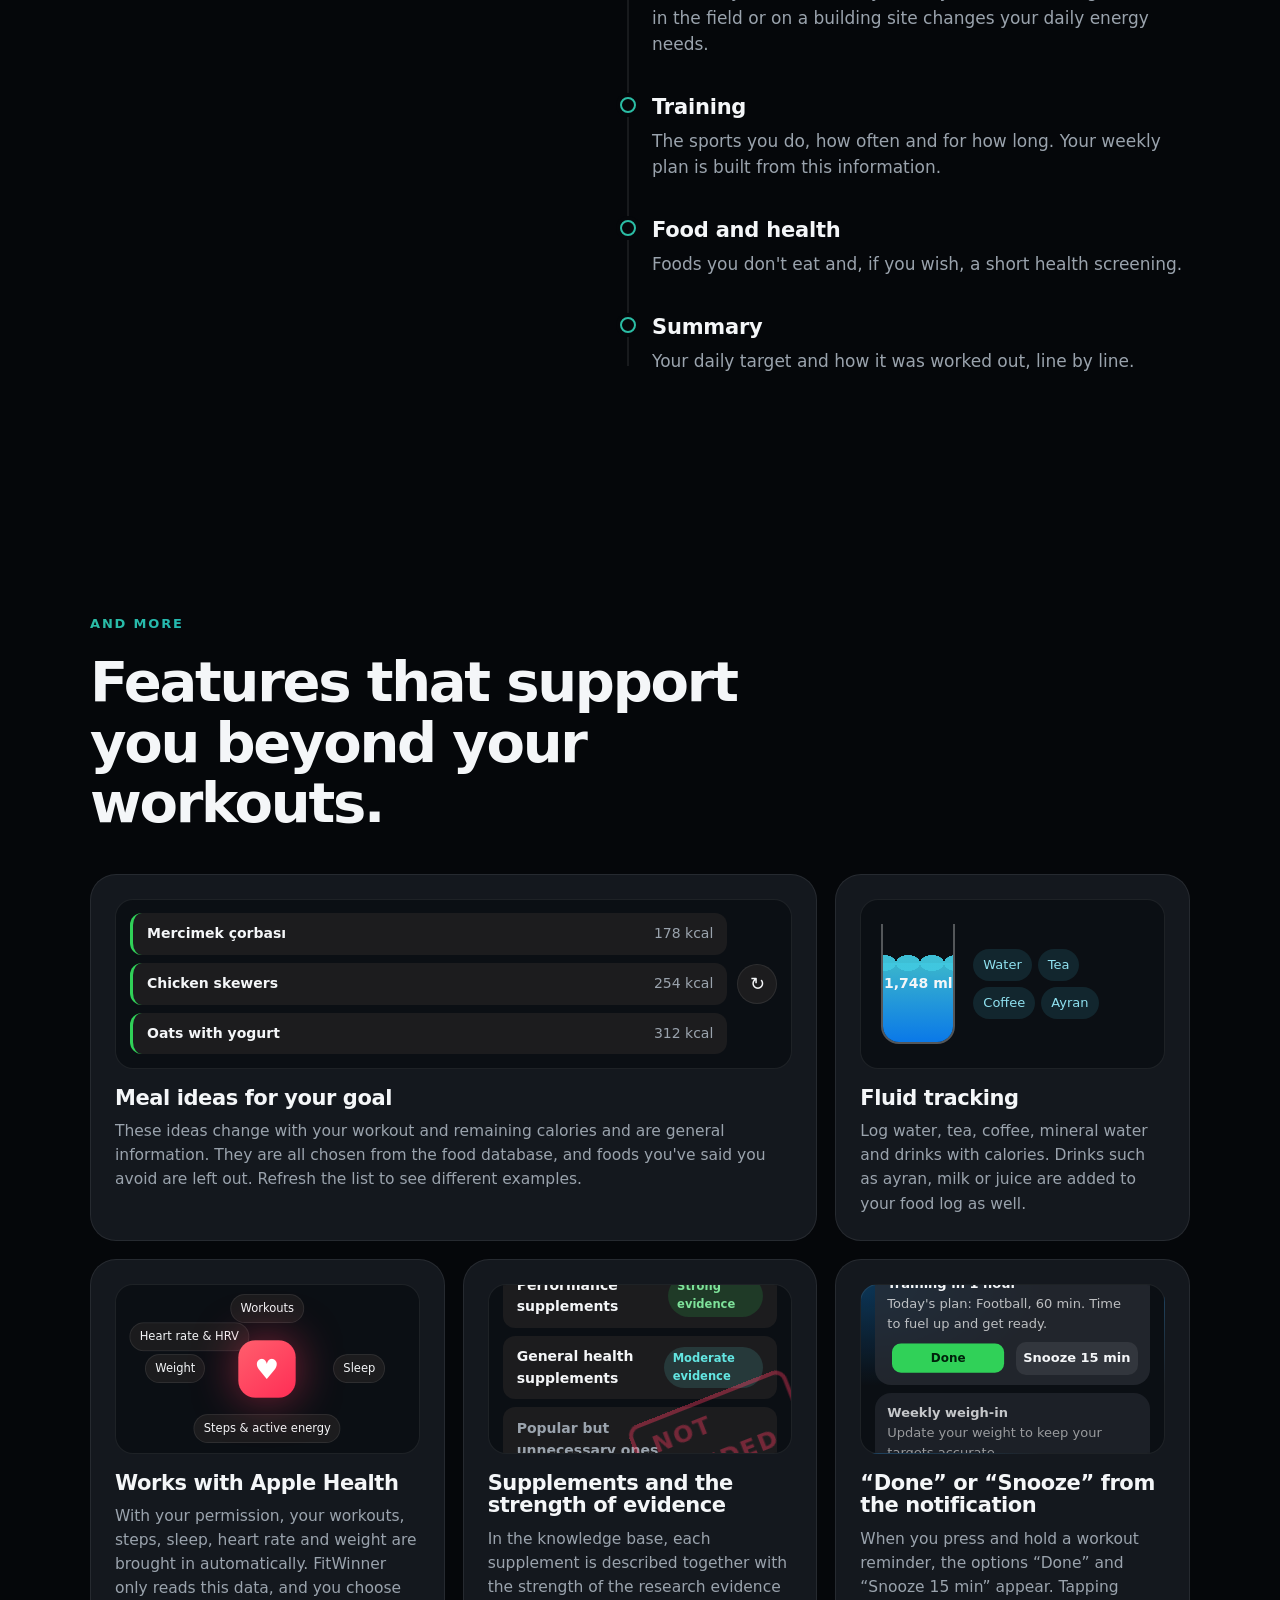
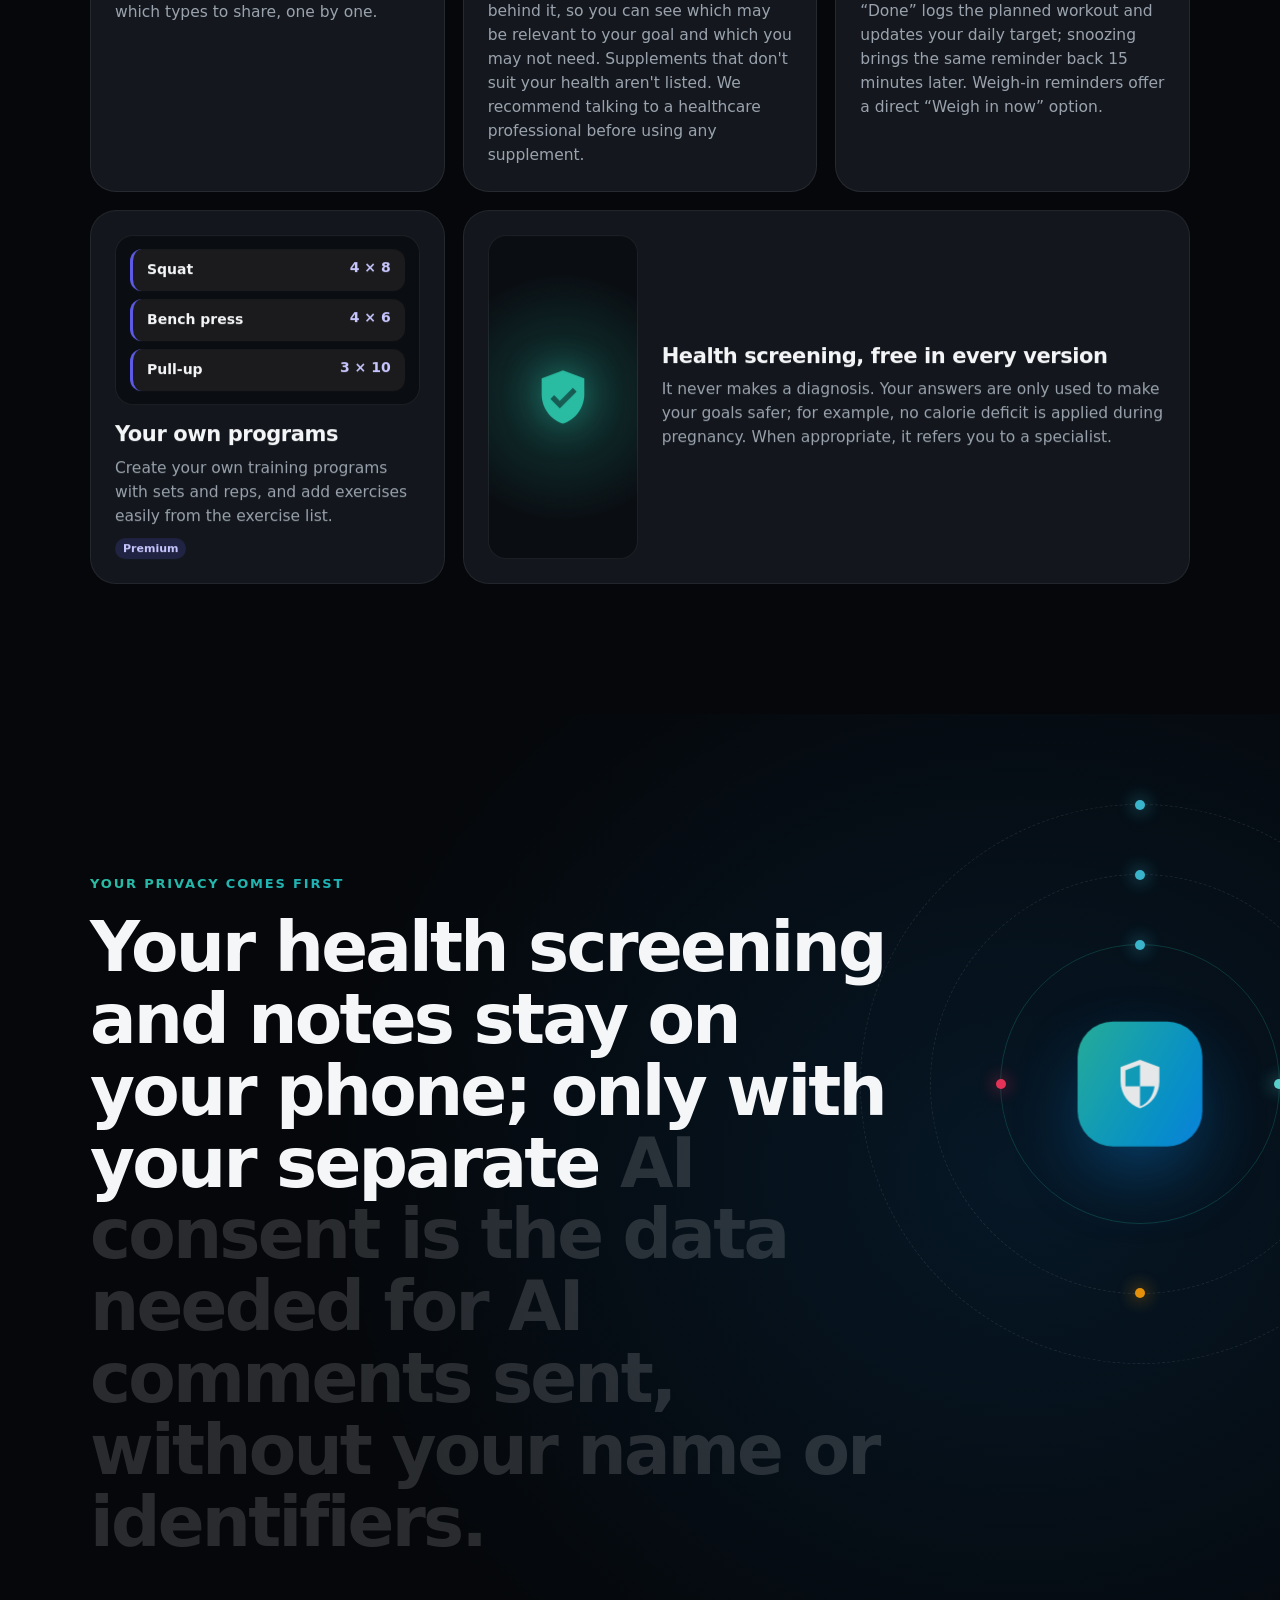
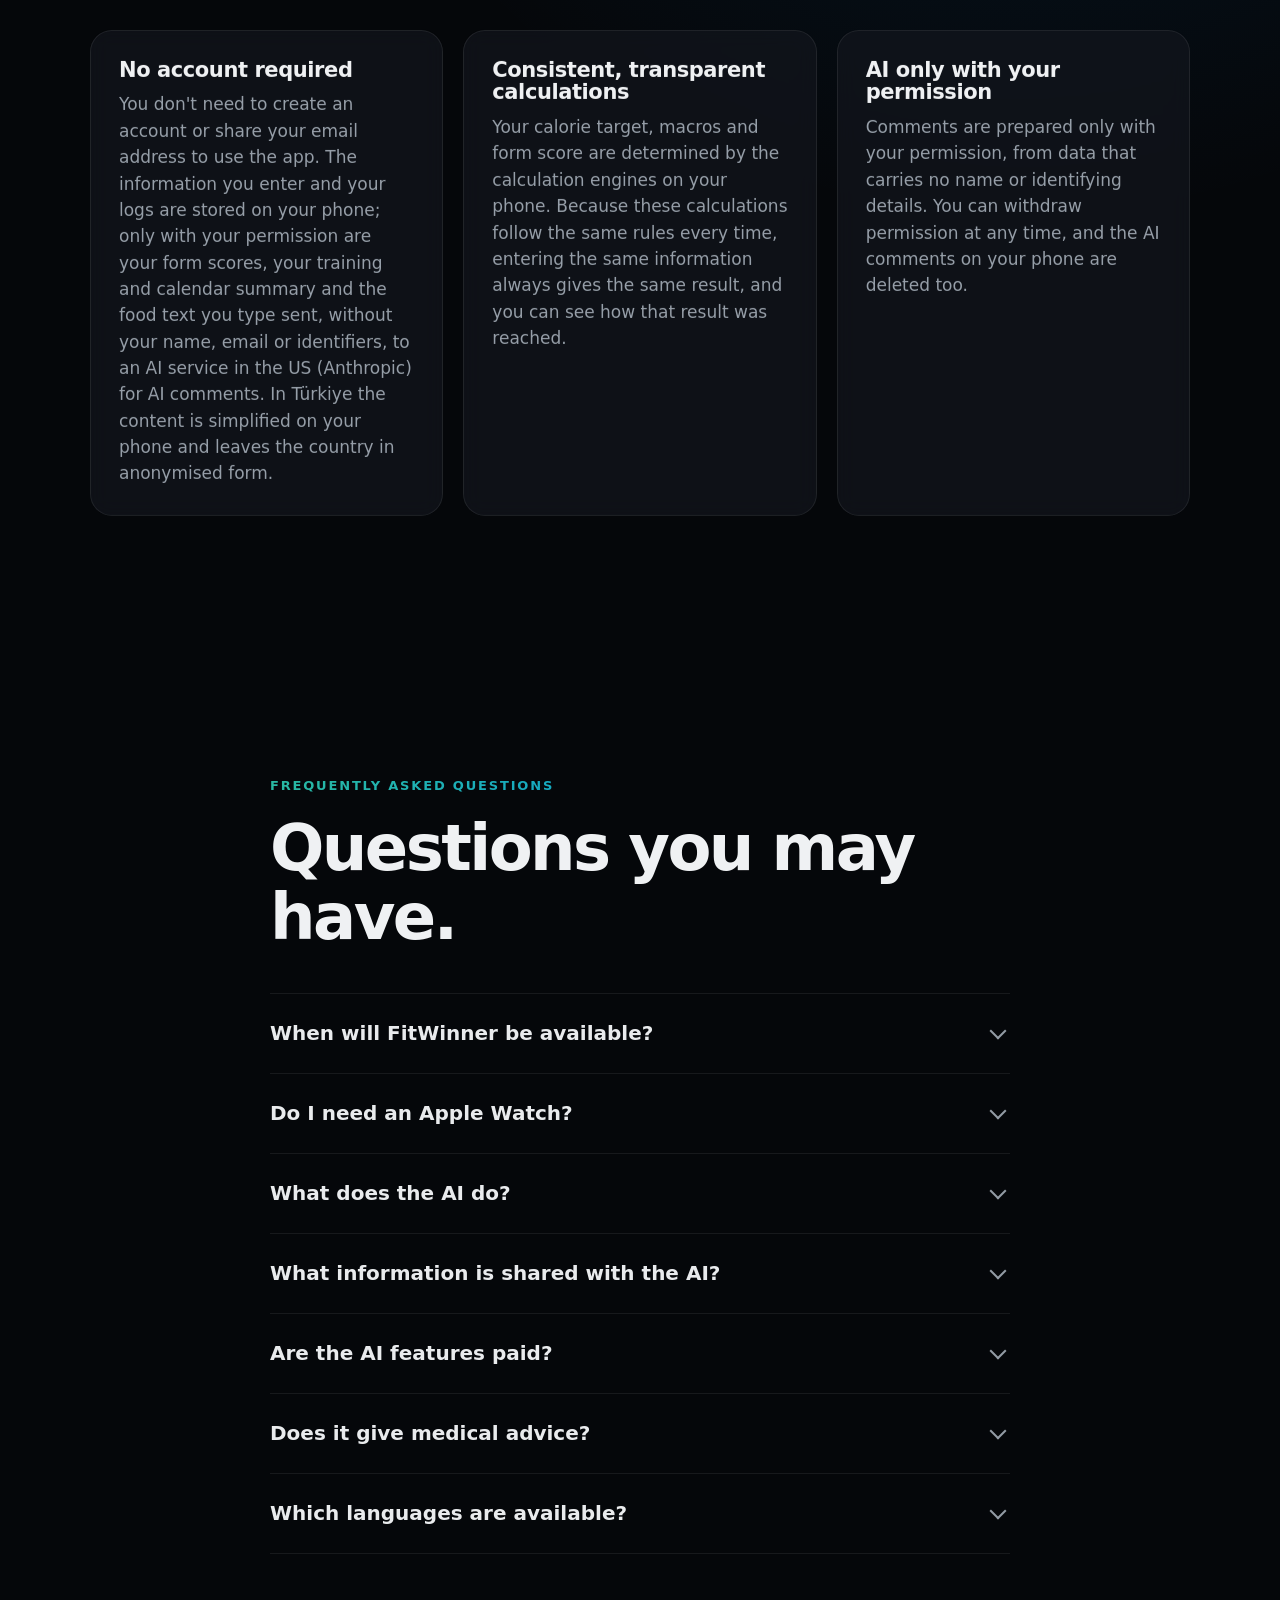
==== commit 15ad15f3: "Site izleyicileri kaldırıldı: Google Analytics, Meta Pixel ve çerez şeridi yok Veri sorumlusu kararı" ====
--- a/index.html
+++ b/index.html
@@ -31,13 +31,12 @@
 <meta name="twitter:title" content="FitWinner: Kalori takibi, antrenman ve toparlanma">
 <meta name="twitter:description" content="Günlük kalori hedefin, antrenman planın ve form skorun, paylaştığın bilgilere ve günlük kayıtlarına dayanarak doğrudan telefonunda hesaplanır. Dilersen yapay zekâ sonuçları senin için sade bir dille yorumlar.">
 <meta name="twitter:image" content="https://fitwinner.app/assets/img/og-tr-1200x630-d.jpg">
-<link rel="stylesheet" href="assets/css/site.css?v=20261013a">
+<link rel="stylesheet" href="assets/css/site.css?v=20261122a">
 <script>if(!document.documentElement.dataset.lang&&/[?&]lang=en(&|$)/.test(location.search))location.replace('/en/'+location.hash);document.documentElement.classList.add('js')</script>
 <script src="assets/vendor/gsap.min.js" defer></script>
 <script src="assets/vendor/ScrollTrigger.min.js" defer></script>
-<script src="assets/js/i18n.js?v=20261113b" defer></script>
-<script src="assets/js/site.js?v=20261012b" defer></script>
-<script src="assets/js/consent.js?v=20261012b" defer></script>
+<script src="assets/js/i18n.js?v=20261122a" defer></script>
+<script src="assets/js/site.js?v=20261122a" defer></script>
 <script type="application/ld+json" id="ld">{"@context":"https://schema.org","@graph":[{"@type":"Organization","@id":"https://fitwinner.app/#org","name":"EK Digital Technologies OÜ","email":"info@ekdigital.tech"},{"@type":"WebSite","@id":"https://fitwinner.app/#website","url":"https://fitwinner.app/","name":"FitWinner","inLanguage":["tr","en"],"publisher":{"@id":"https://fitwinner.app/#org"}},{"@type":"MobileApplication","@id":"https://fitwinner.app/#app","name":"FitWinner","url":"https://fitwinner.app/","description":"FitWinner; günlük kalori hedefini, antrenman planını ve form skorunu verilerinle telefonunda hesaplar. iPhone ve Apple Watch için. Yakında App Store'da.","operatingSystem":"iOS","applicationCategory":"HealthApplication","availableOnDevice":["iPhone","Apple Watch"],"image":"https://fitwinner.app/assets/img/icon-512.png","sameAs":["https://www.instagram.com/fitwinner.app/"],"offers":{"@type":"Offer","price":"0","priceCurrency":"TRY"},"publisher":{"@id":"https://fitwinner.app/#org"}},{"@type":"WebPage","@id":"https://fitwinner.app/#page","url":"https://fitwinner.app/","name":"FitWinner: Kalori takibi, antrenman ve toparlanma","inLanguage":"tr","isPartOf":{"@id":"https://fitwinner.app/#website"},"about":{"@id":"https://fitwinner.app/#app"}},{"@type":"FAQPage","@id":"https://fitwinner.app/#faq","inLanguage":"tr","isPartOf":{"@id":"https://fitwinner.app/#page"},"mainEntity":[{"@type":"Question","name":"FitWinner ne zaman yayınlanacak?","acceptedAnswer":{"@type":"Answer","text":"FitWinner şu anda kapalı beta testinde. App Store'da yayınlandığında bu sayfada duyuracağız."}},{"@type":"Question","name":"Apple Watch gerekli mi?","acceptedAnswer":{"@type":"Answer","text":"Hayır, gerekli değil. Kalori takibi, yemek kaydı ve antrenman planı saat olmadan da kullanılabilir. Apple Watch ya da Apple Sağlık'ı bağladığında dinlenme nabzın, HRV değerin ve uykun da form skoruna dahil edilir."}},{"@type":"Question","name":"Yapay zekâ ne yapar?","acceptedAnswer":{"@type":"Answer","text":"Yalnızca izin verdiğinde, form skorunu ve planını kısa notlarla yorumlar; veritabanında bulunmayan yemeklerin değerlerini de tahmin eder ve bunları “tahmini” olarak işaretler. Kalori hedefini, makrolarını ve form skorunu yapay zekâ hesaplamaz; bunlar telefonundaki hesaplamalardan gelir."}},{"@type":"Question","name":"Yapay zekâya hangi bilgilerim iletilir?","acceptedAnswer":{"@type":"Answer","text":"Adın, e-posta adresin ya da hesap bilgilerin iletilmez; uygulamada hesap zaten bulunmaz. Sağlık taraman ve check-in notun da gönderilmez. İzin verdiğinde, yorum için form skorların, antrenman ve takvim özetin ile yazdığın yemek metni gönderilir; Türkiye'de yalnızca kaba bir özet. İznini geri aldığında telefonundaki yapay zekâ yorumları da silinir."}},{"@type":"Question","name":"Yapay zekâ özellikleri ücretli mi?","acceptedAnswer":{"@type":"Answer","text":"Telefonda hazırlanan yorumlar ücretsizdir. Ayrıntılı yapay zekâ yorumu, plan açıklaması ve yemek tahmini Premium kapsamındadır; hepsi isteğe bağlıdır."}},{"@type":"Question","name":"Tıbbi tavsiye verir mi?","acceptedAnswer":{"@type":"Answer","text":"Hayır. FitWinner 18 yaş ve üzeri kullanıcılar içindir. Tıbbi bir cihaz değildir; teşhis koymaz ve tedavi önermez. Bir sağlık durumun varsa hedeflerini doktorunla konuşmanı öneririz."}},{"@type":"Question","name":"Hangi dillerde kullanılabilir?","acceptedAnswer":{"@type":"Answer","text":"Uygulama 12 dilde kullanılabilir: Türkçe, İngilizce, Almanca, Fransızca, Felemenkçe, İspanyolca, İtalyanca, Portekizce, Lehçe, Yunanca, Çekçe ve Estonca. Bu site şimdilik Türkçe ve İngilizce olarak hazırlanmıştır."}}]}]}</script>
 </head>
 <body>
@@ -622,18 +621,10 @@
       <a href="https://ekdigitaltech-ui.github.io/fitwinner-legal/kvkk/" data-i18n="ft.kvkk">KVKK Aydınlatma Metni</a>
       <a href="https://ekdigitaltech-ui.github.io/fitwinner-legal/health-data/" data-i18n="ft.healthData">ABD Tüketici Sağlık Verisi Politikası</a>
       <a href="mailto:info@ekdigital.tech" data-i18n="ft.contact">İletişim</a>
-      <a href="#" data-consent-open data-i18n="ft.cookies">Çerez tercihleri</a>
       <a class="ig-foot" href="https://www.instagram.com/fitwinner.app/" target="_blank" rel="noopener"><svg viewBox="0 0 24 24" aria-hidden="true"><rect x="2.5" y="2.5" width="19" height="19" rx="5.5" fill="none" stroke="currentColor" stroke-width="2"/><circle cx="12" cy="12" r="4.3" fill="none" stroke="currentColor" stroke-width="2"/><circle cx="17.6" cy="6.4" r="1.3" fill="currentColor"/></svg><span>@fitwinner.app</span></a>
     </nav>
   </div>
-  <p class="wrap tm muted" data-i18n="ft.tm">Apple, iPhone, Apple Watch ve App Store, Apple Inc.'in ABD'de ve diğer ülkelerde tescilli markalarıdır. Analiz ve reklam çerezleri yalnızca izin verdiğinde kullanılır. FitWinner genel bilgilendirme amaçlıdır; tıbbi tavsiye yerine geçmez.</p>
+  <p class="wrap tm muted" data-i18n="ft.tm">Apple, iPhone, Apple Watch ve App Store, Apple Inc.'in ABD'de ve diğer ülkelerde tescilli markalarıdır. FitWinner genel bilgilendirme amaçlıdır; tıbbi tavsiye yerine geçmez.</p>
 </footer>
-<div class="consent" id="consent" role="dialog" aria-live="polite" aria-labelledby="consent-title" hidden>
-  <p class="consent-text"><b id="consent-title" data-i18n="ck.title">Çerez tercihin</b> <span data-i18n="ck.text">Siteyi nasıl kullanıldığını anlamak ve reklamlarımızın etkisini ölçmek için Google Analytics ve Meta Pixel çerezlerini yalnızca izin verirsen kullanırız.</span> <a href="https://ekdigitaltech-ui.github.io/fitwinner-legal/privacy/" data-i18n="ck.more">Gizlilik Politikası</a></p>
-  <div class="consent-actions">
-    <button type="button" class="btn-c" data-consent="reject" data-i18n="ck.reject">Reddet</button>
-    <button type="button" class="btn-c" data-consent="accept" data-i18n="ck.accept">Kabul et</button>
-  </div>
-</div>
 </body>
 </html>
--- a/assets/css/site.css
+++ b/assets/css/site.css
@@ -558,21 +558,3 @@
   .orbit { opacity: .3; top: auto; bottom: -220px; }
   .o-core { display: none; }
 }
-
-/* ---------- cookie consent ---------- */
-.consent { position: fixed; z-index: 60; left: 50%; bottom: 18px; width: min(720px, calc(100% - 24px)); transform: translate(-50%, 20px); opacity: 0;
-  transition: transform .25s ease, opacity .25s ease; display: flex; align-items: center; gap: 18px; padding: 16px 18px; border-radius: 18px;
-  background: rgba(20, 24, 30, .94); border: 1px solid var(--line); box-shadow: 0 20px 60px -20px rgba(0, 0, 0, .9);
-  backdrop-filter: blur(16px); -webkit-backdrop-filter: blur(16px); font-size: 14px; color: var(--muted); }
-.consent.on { transform: translate(-50%, 0); opacity: 1; }
-.consent[hidden] { display: none; }
-.consent-text { flex: 1; line-height: 1.5; }
-.consent-text b { color: var(--text); margin-right: 4px; }
-.consent-text a { color: var(--text); }
-.consent-actions { display: flex; gap: 8px; flex: none; }
-.btn-c { appearance: none; font: 600 14px var(--font); color: var(--text); background: var(--surface-3); border: 1px solid var(--line); border-radius: 999px; padding: 10px 18px; cursor: pointer; }
-.btn-c:hover { background: #3a3a3e; }
-@media (max-width: 600px) {
-  .consent { flex-direction: column; align-items: stretch; gap: 12px; bottom: 12px; }
-  .consent-actions .btn-c { flex: 1; }
-}
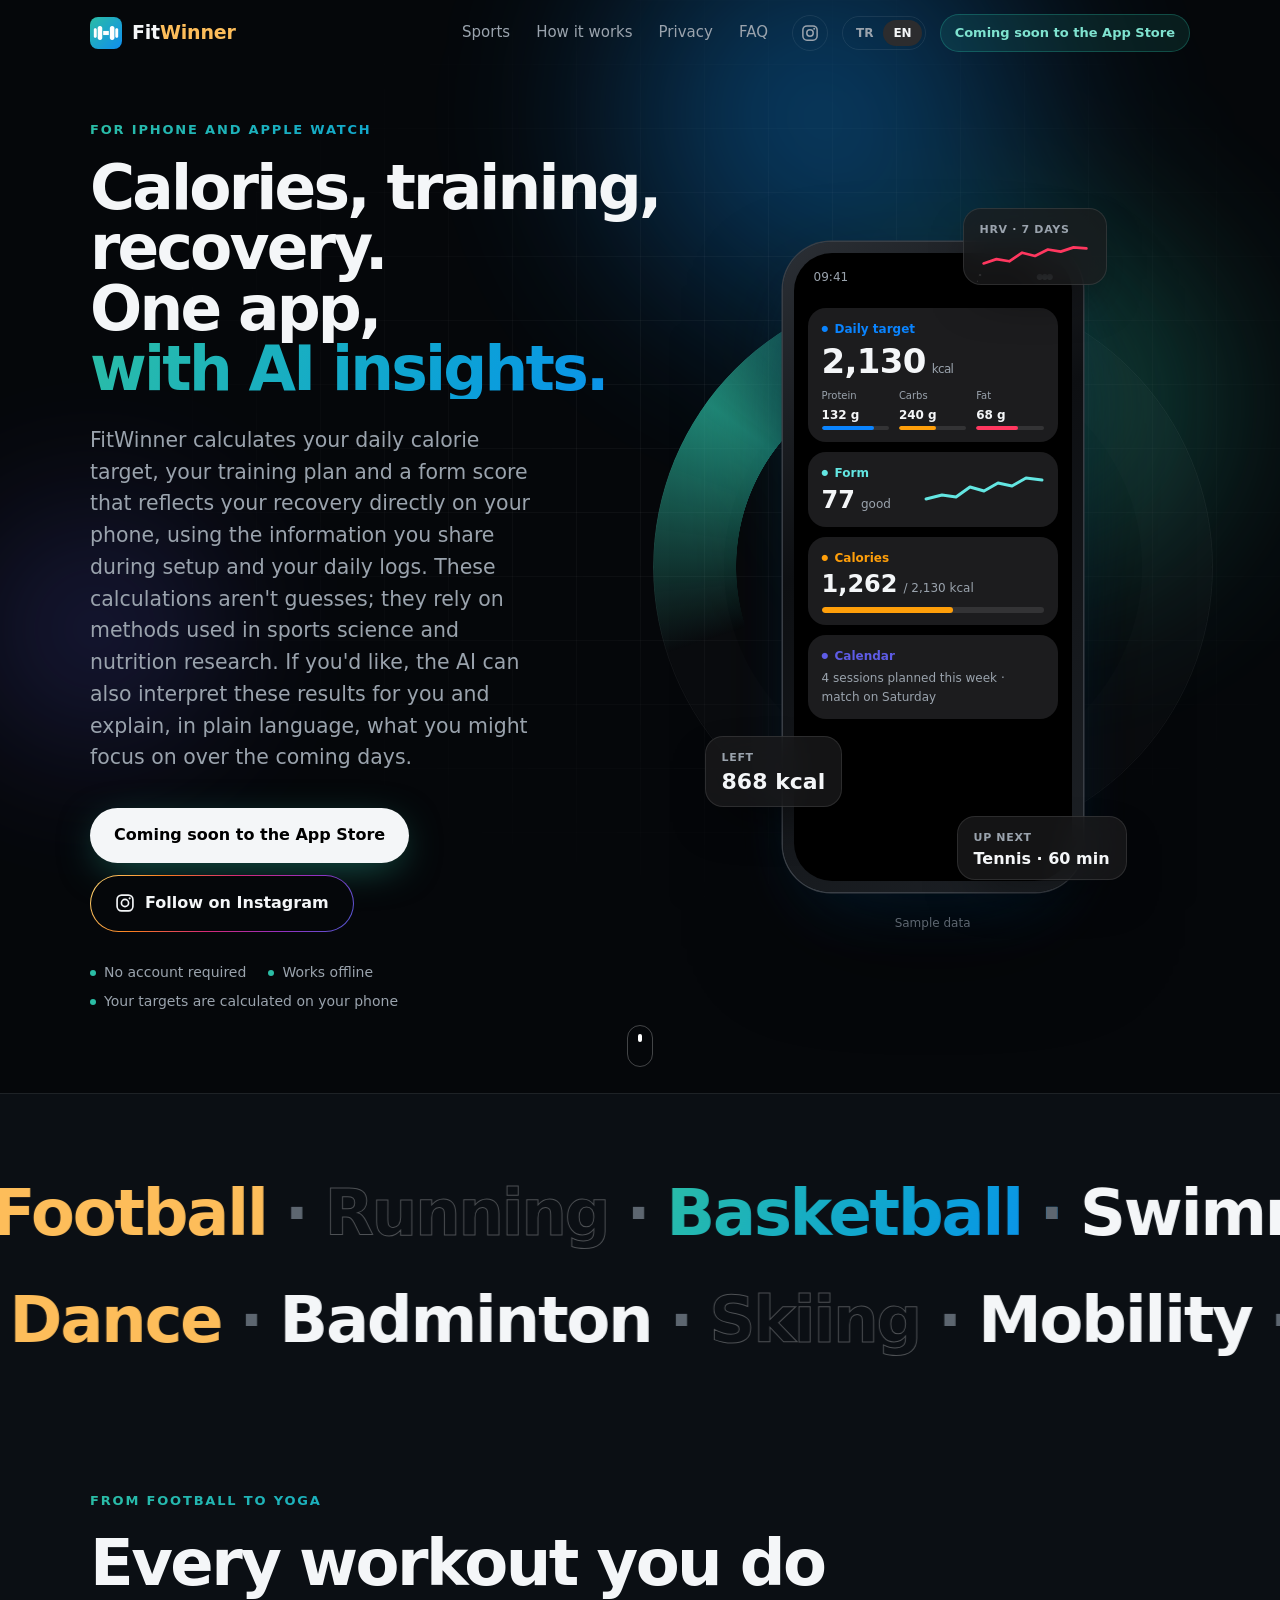
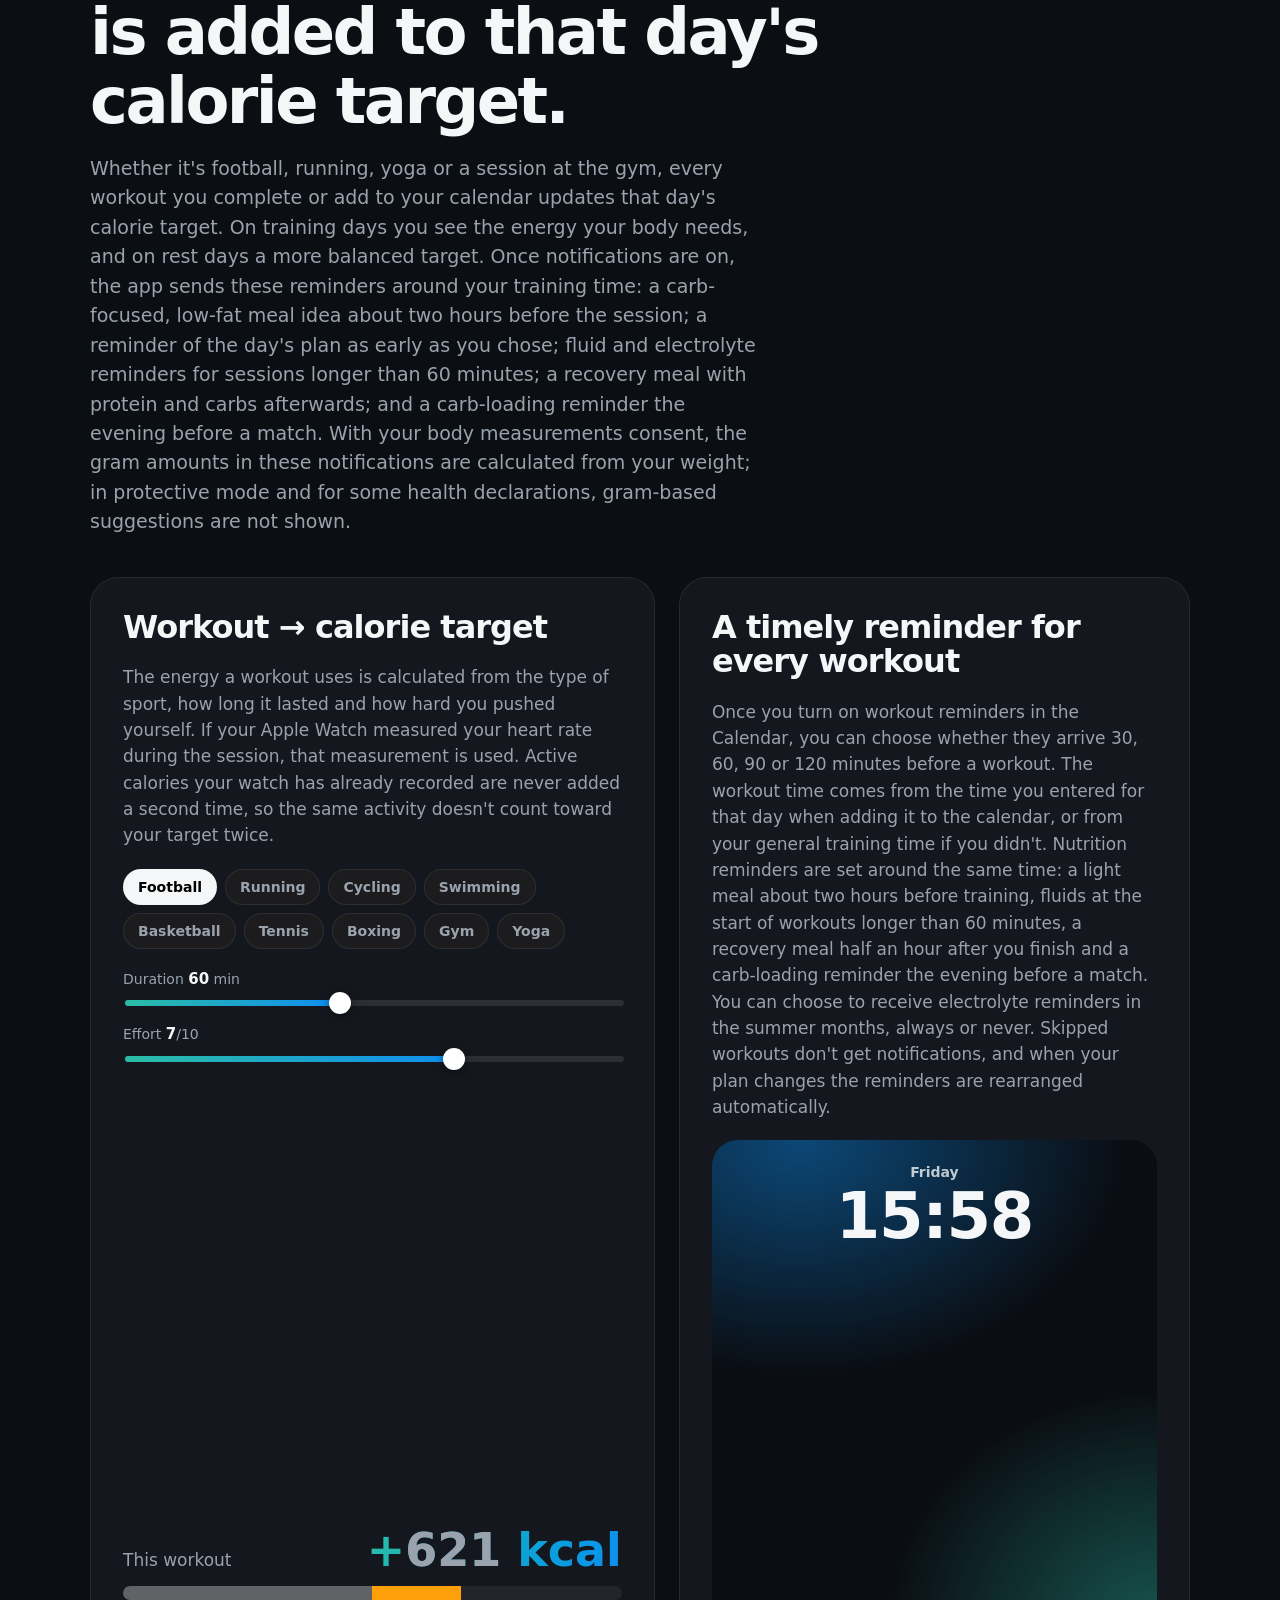
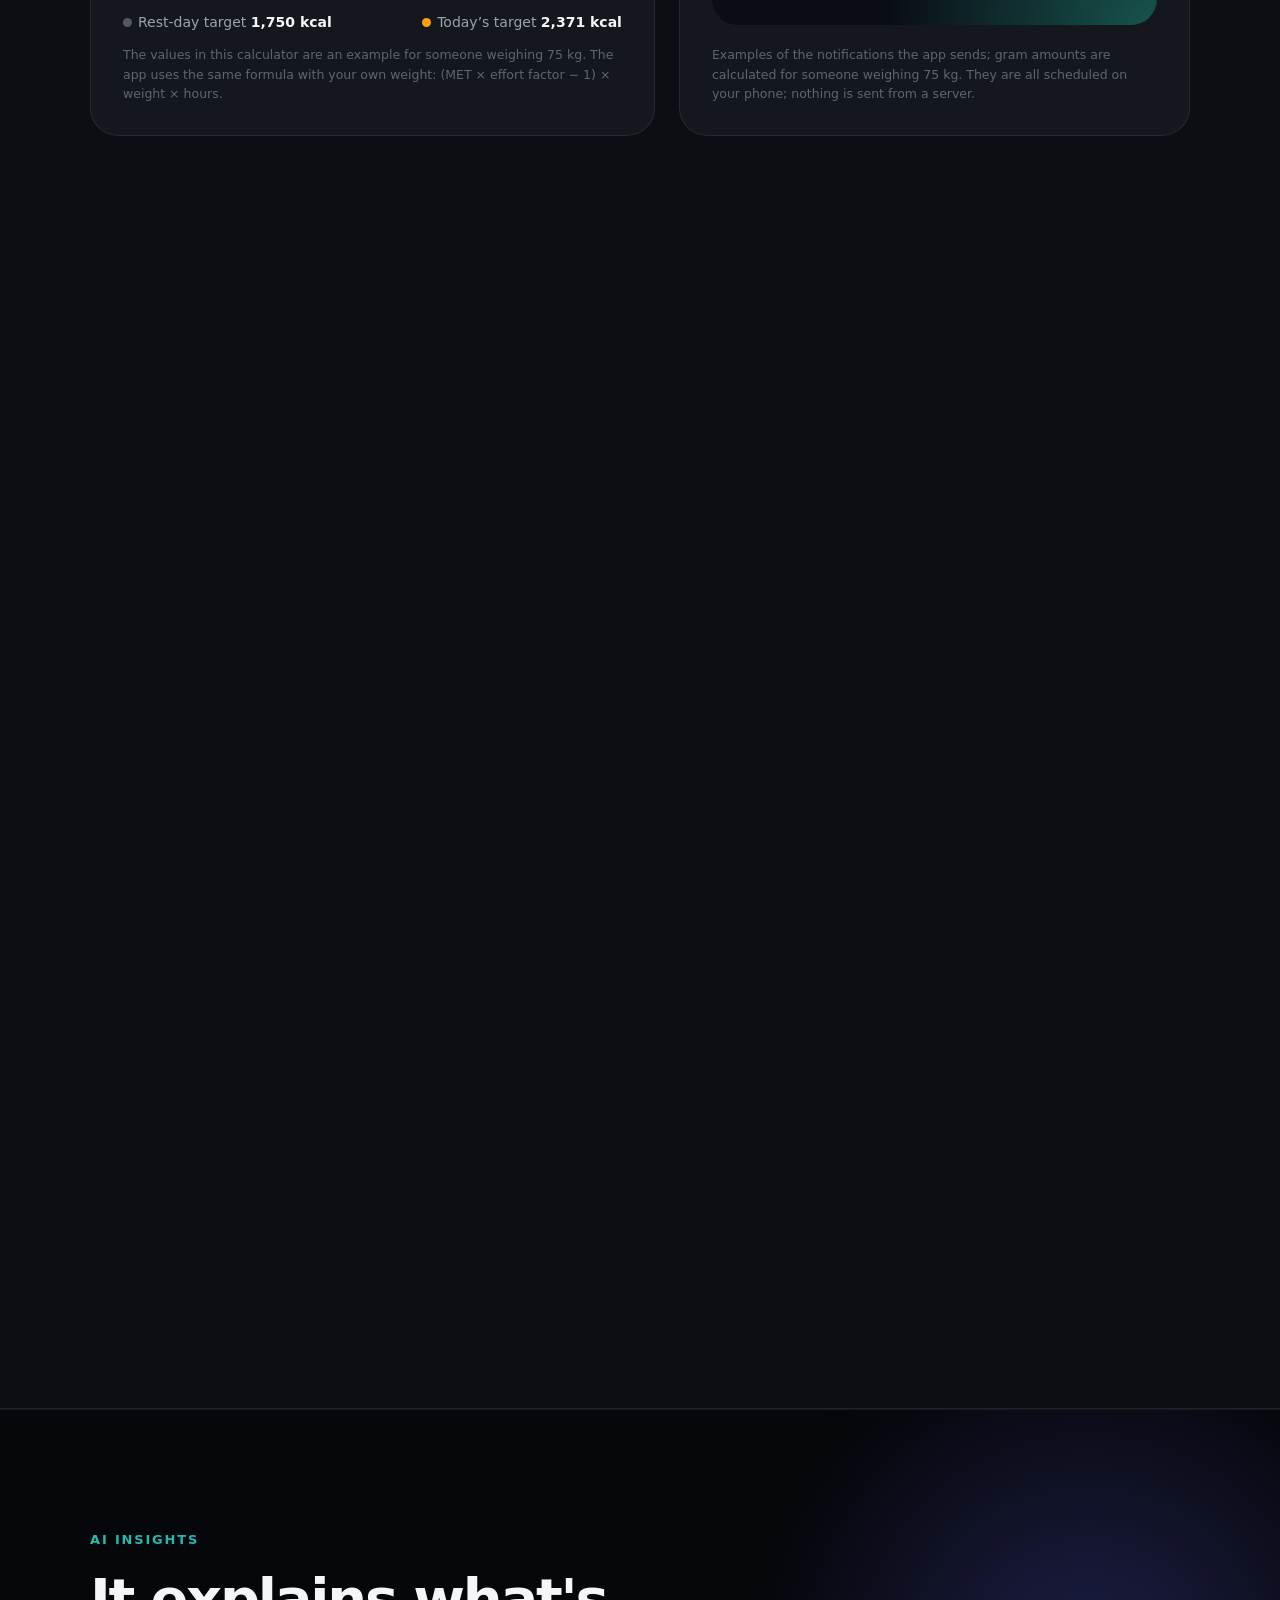
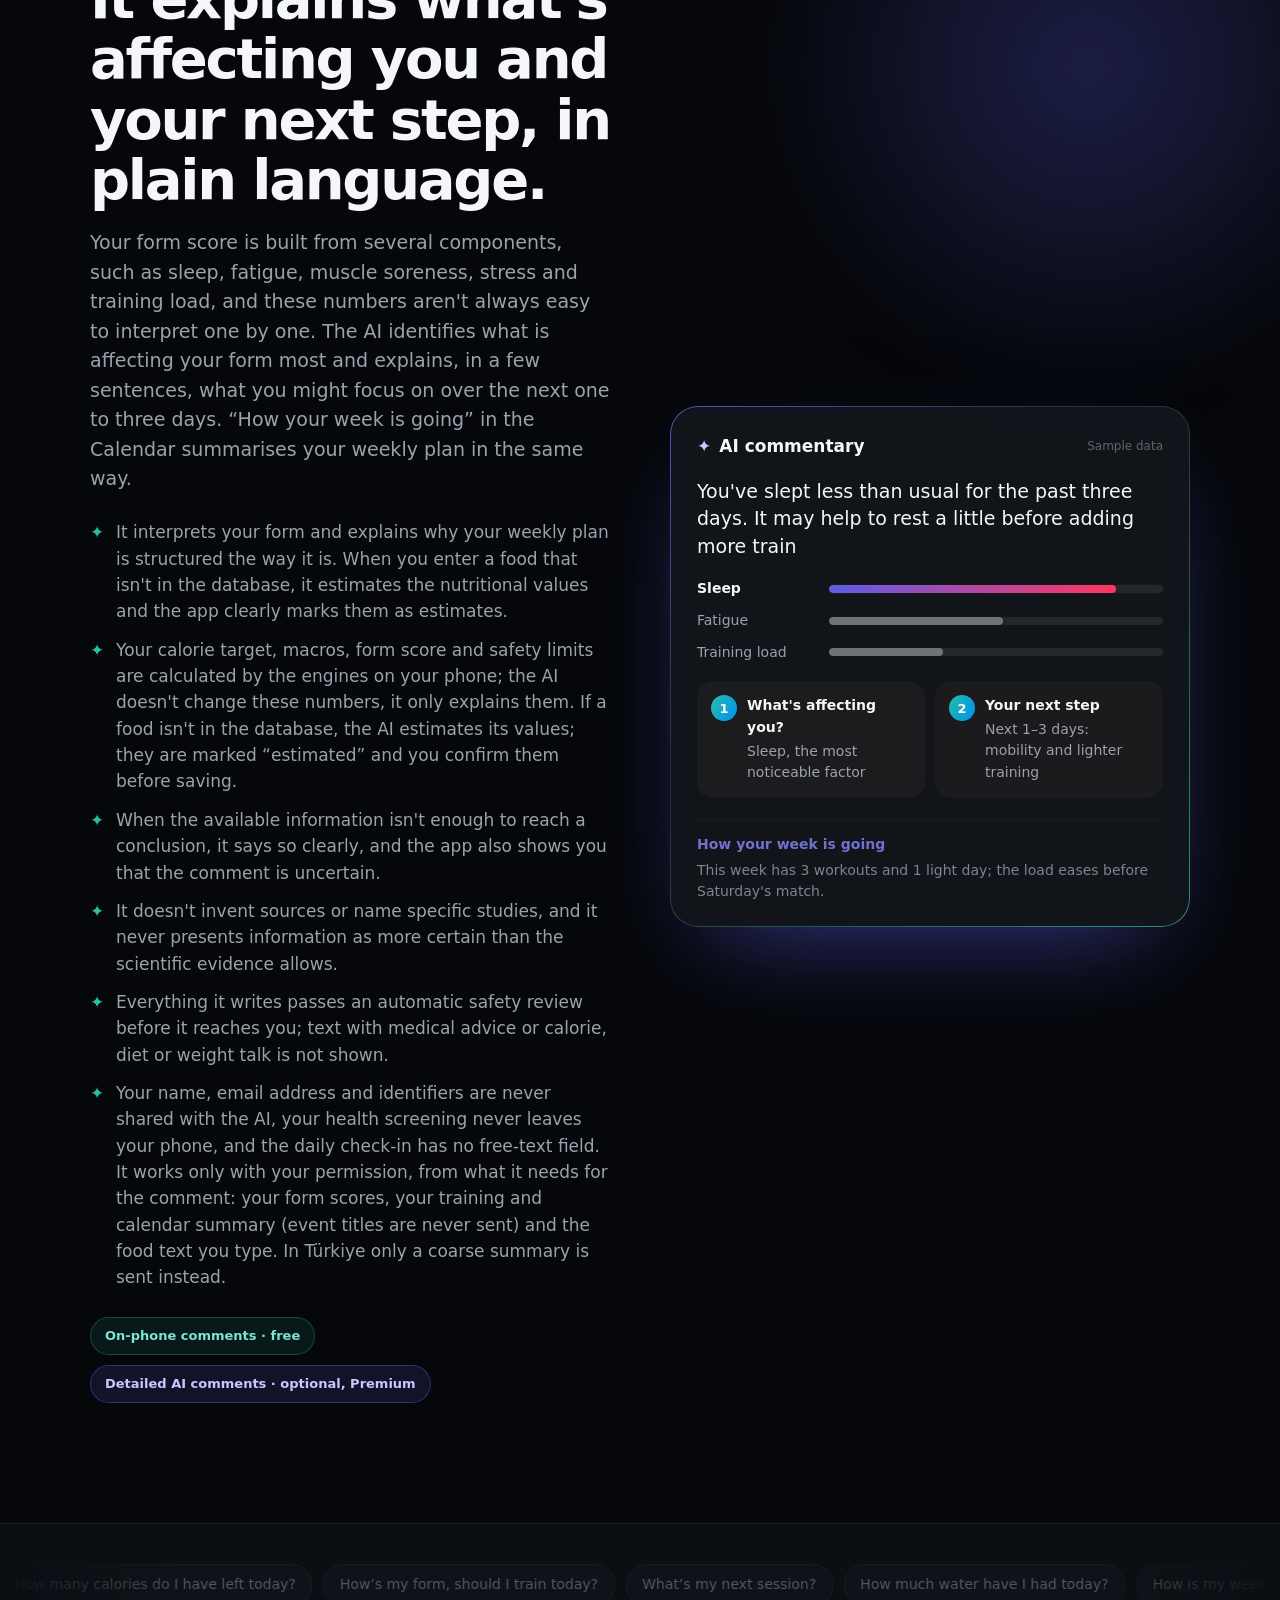
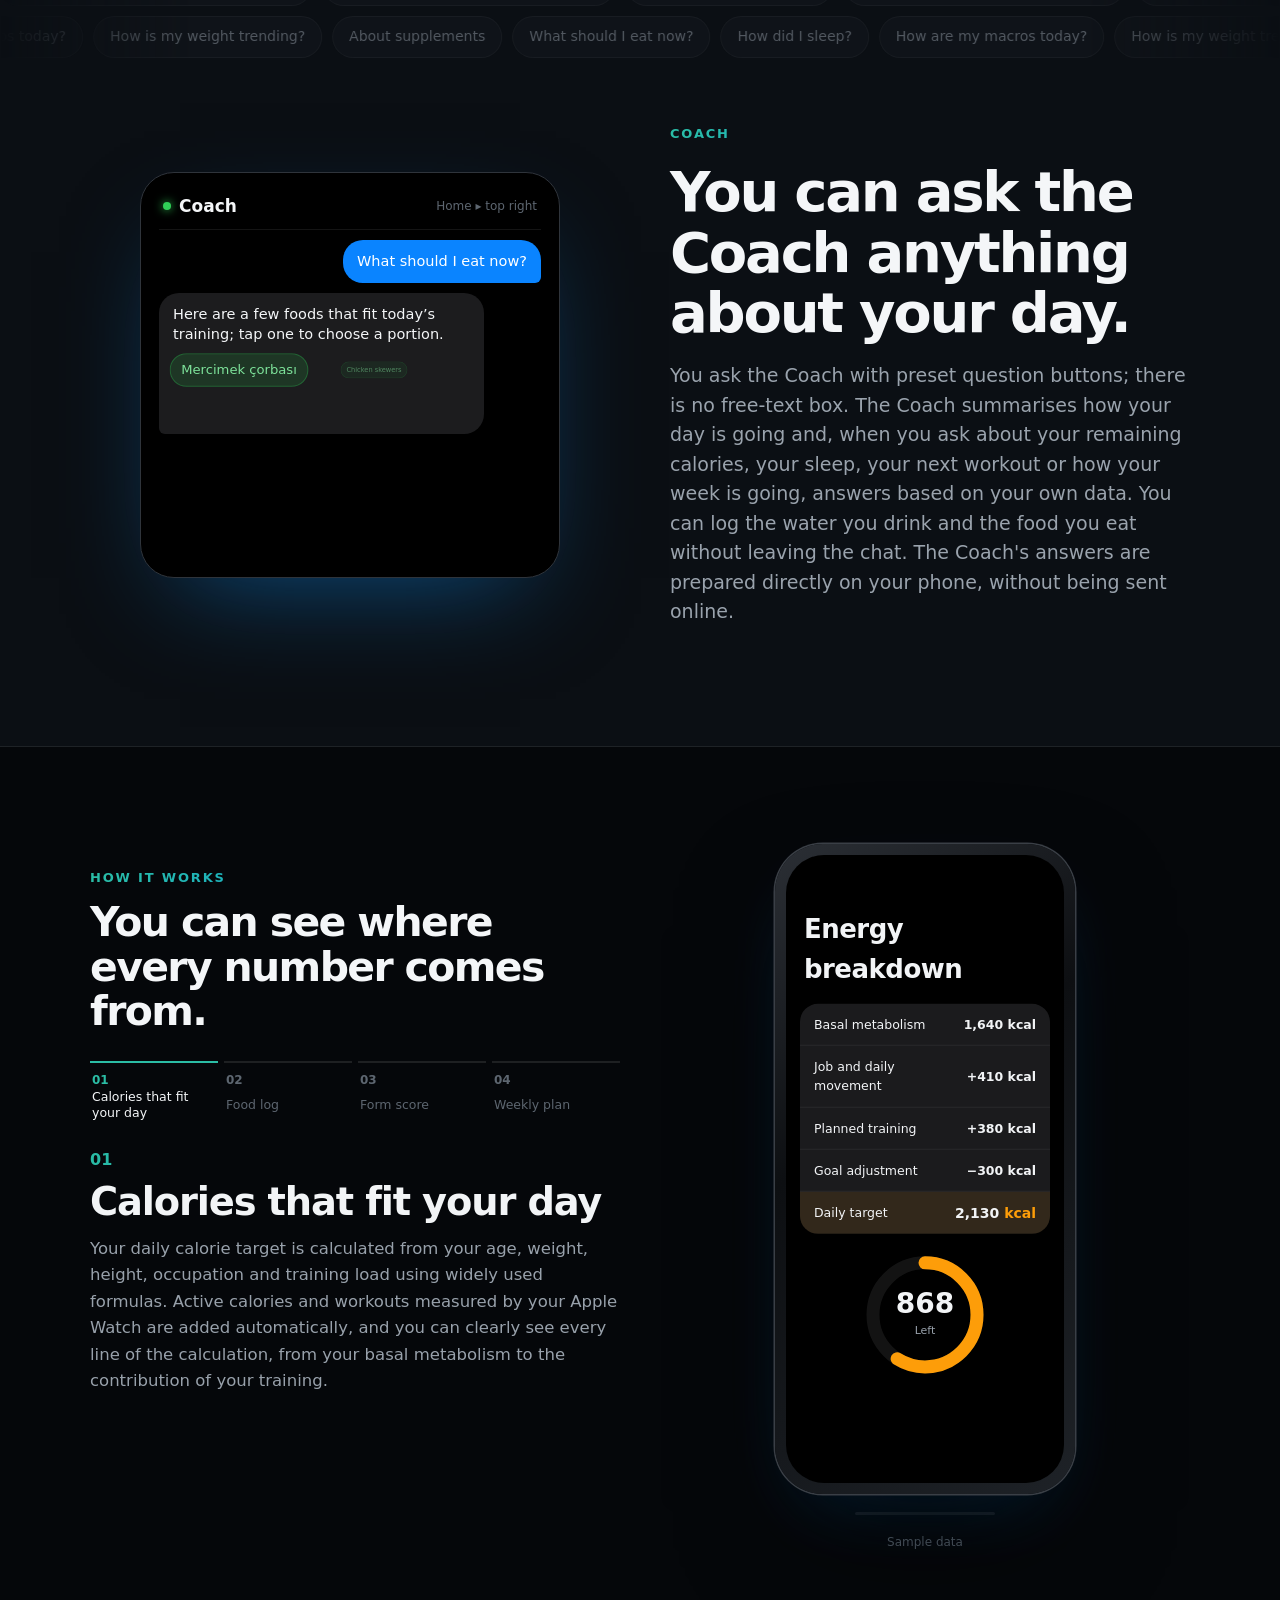
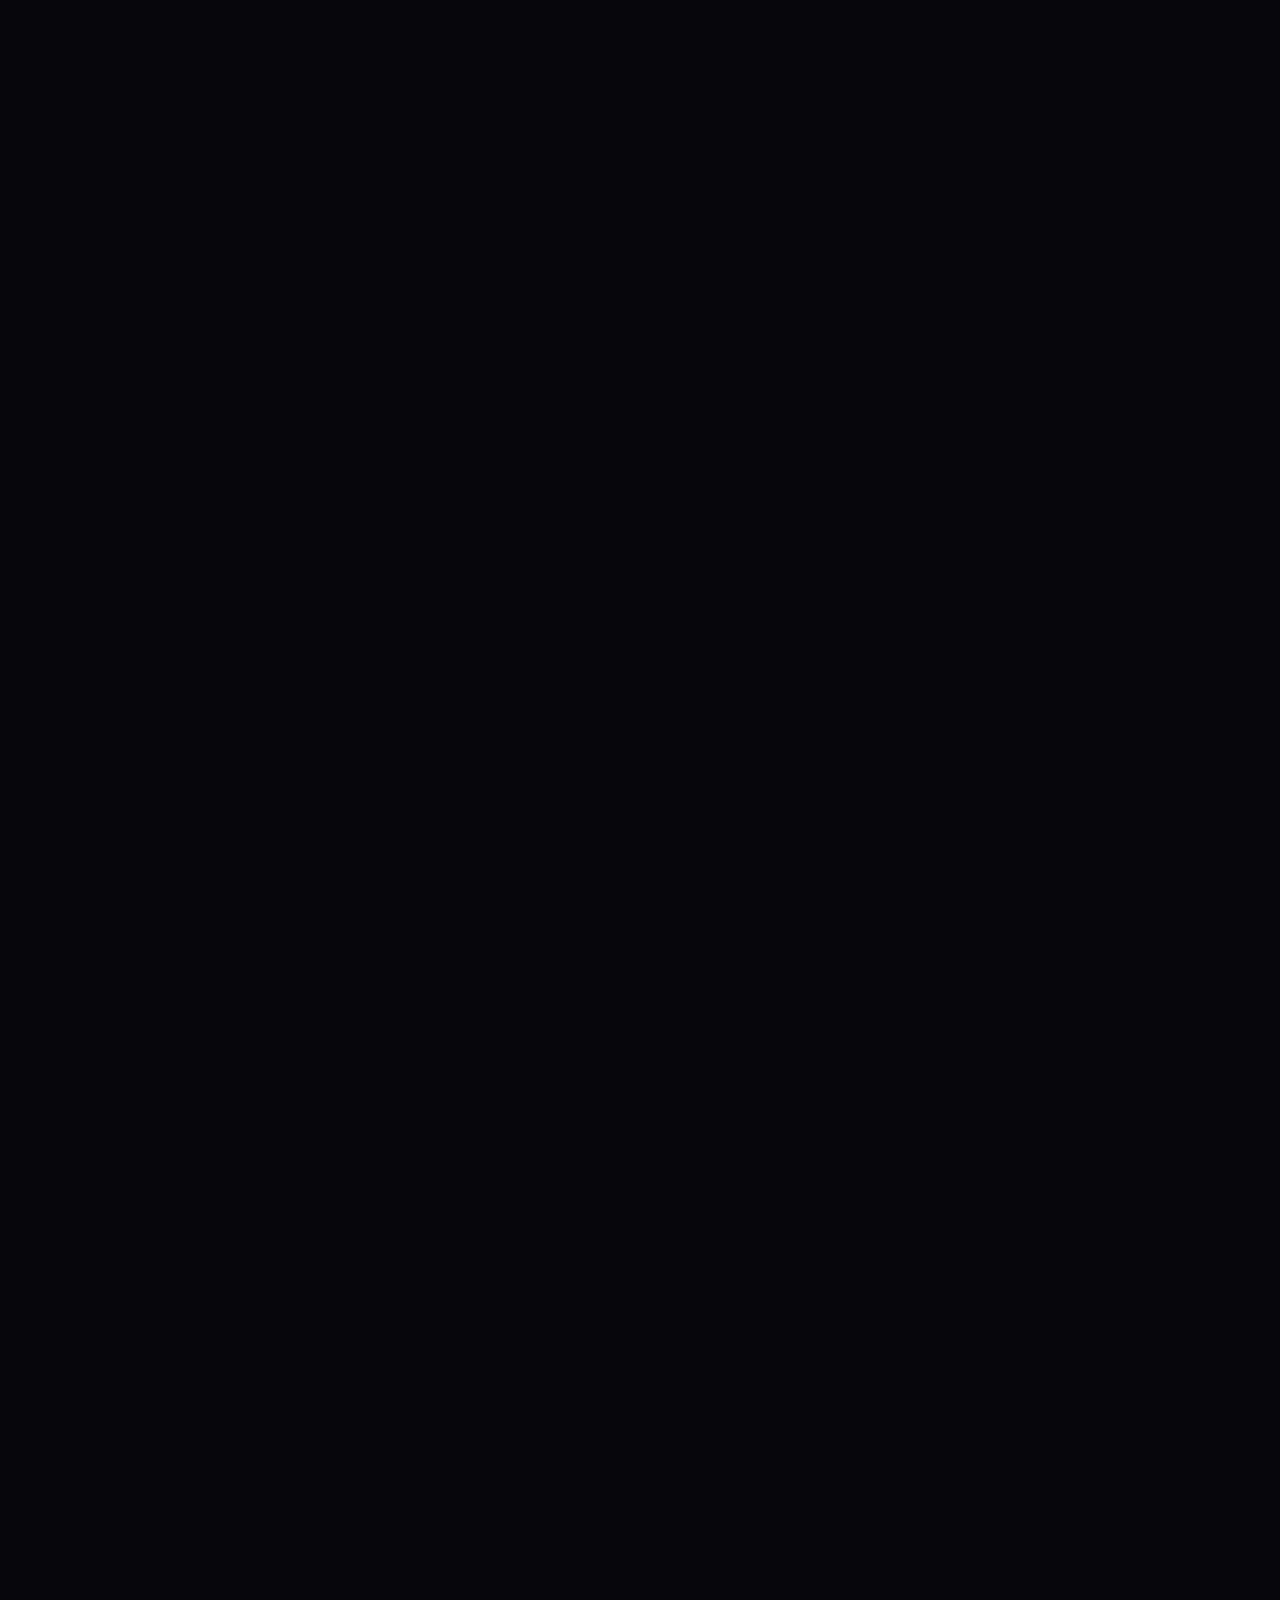
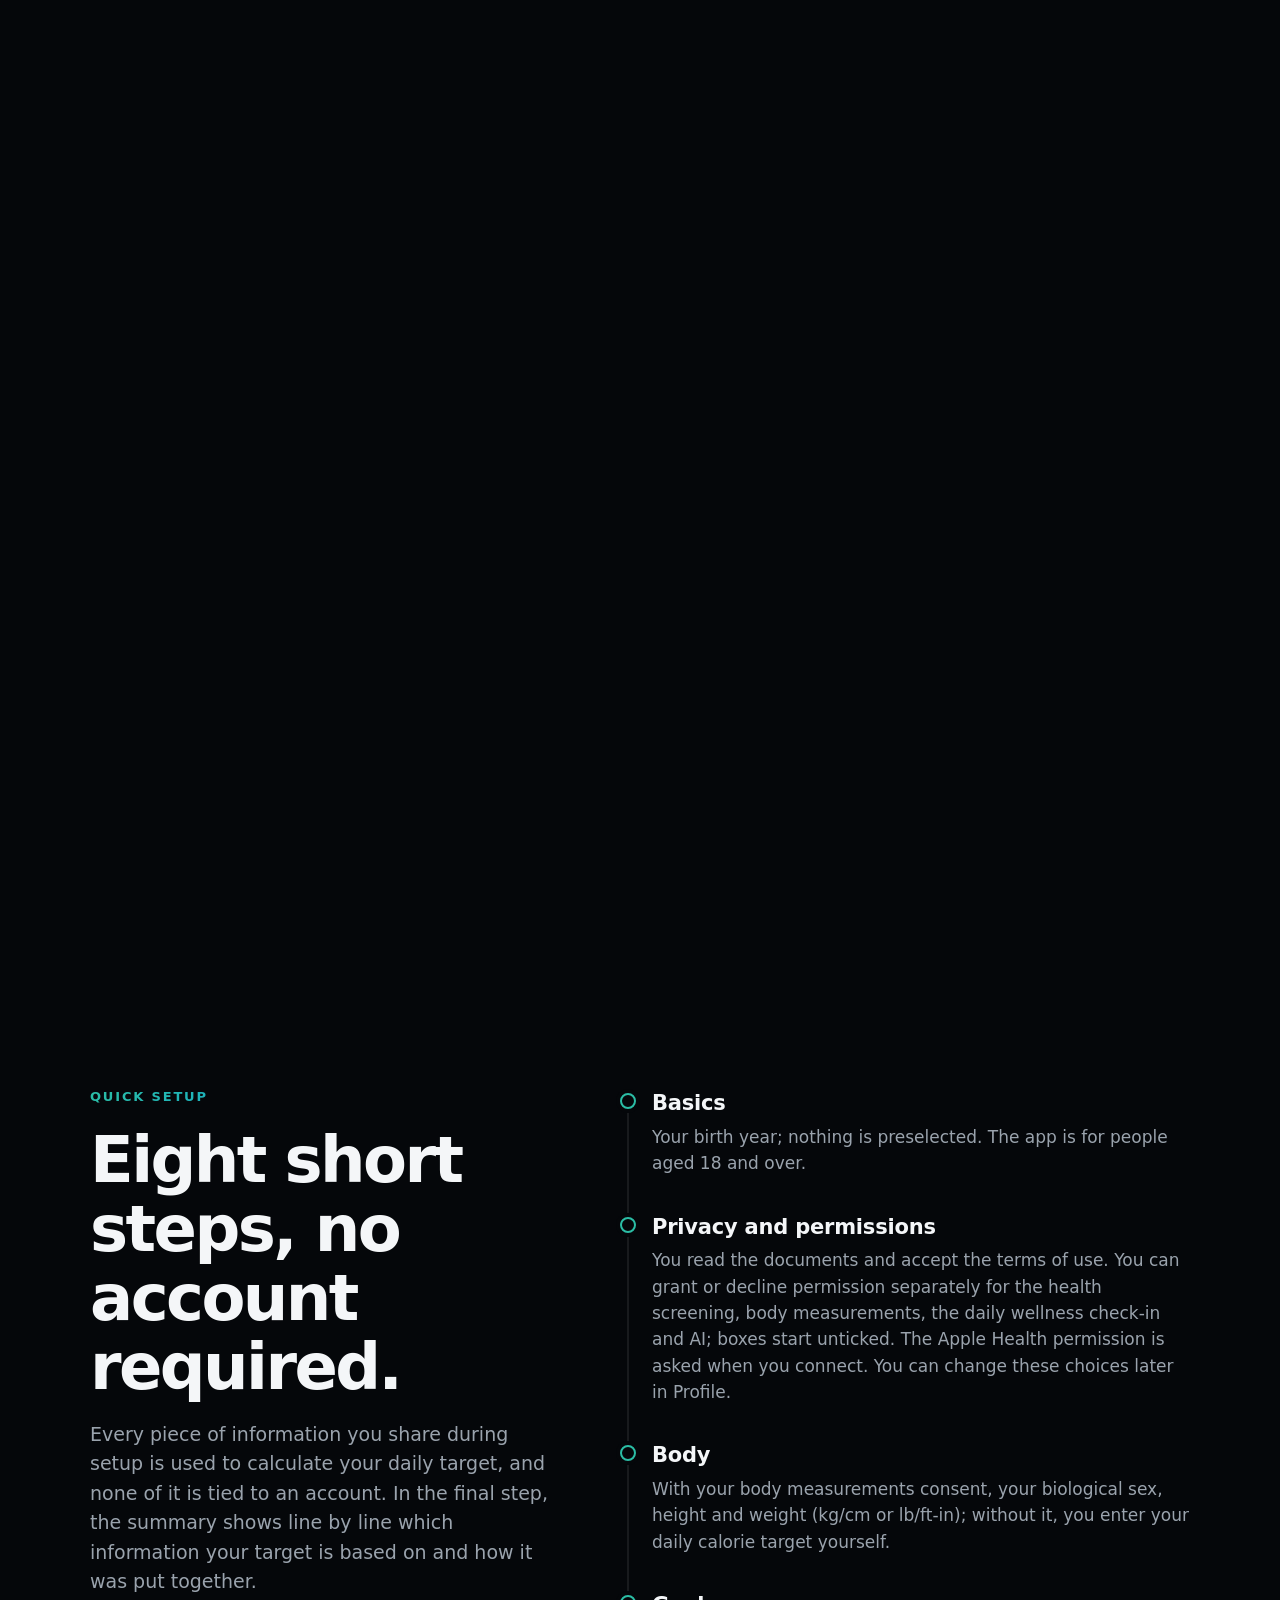
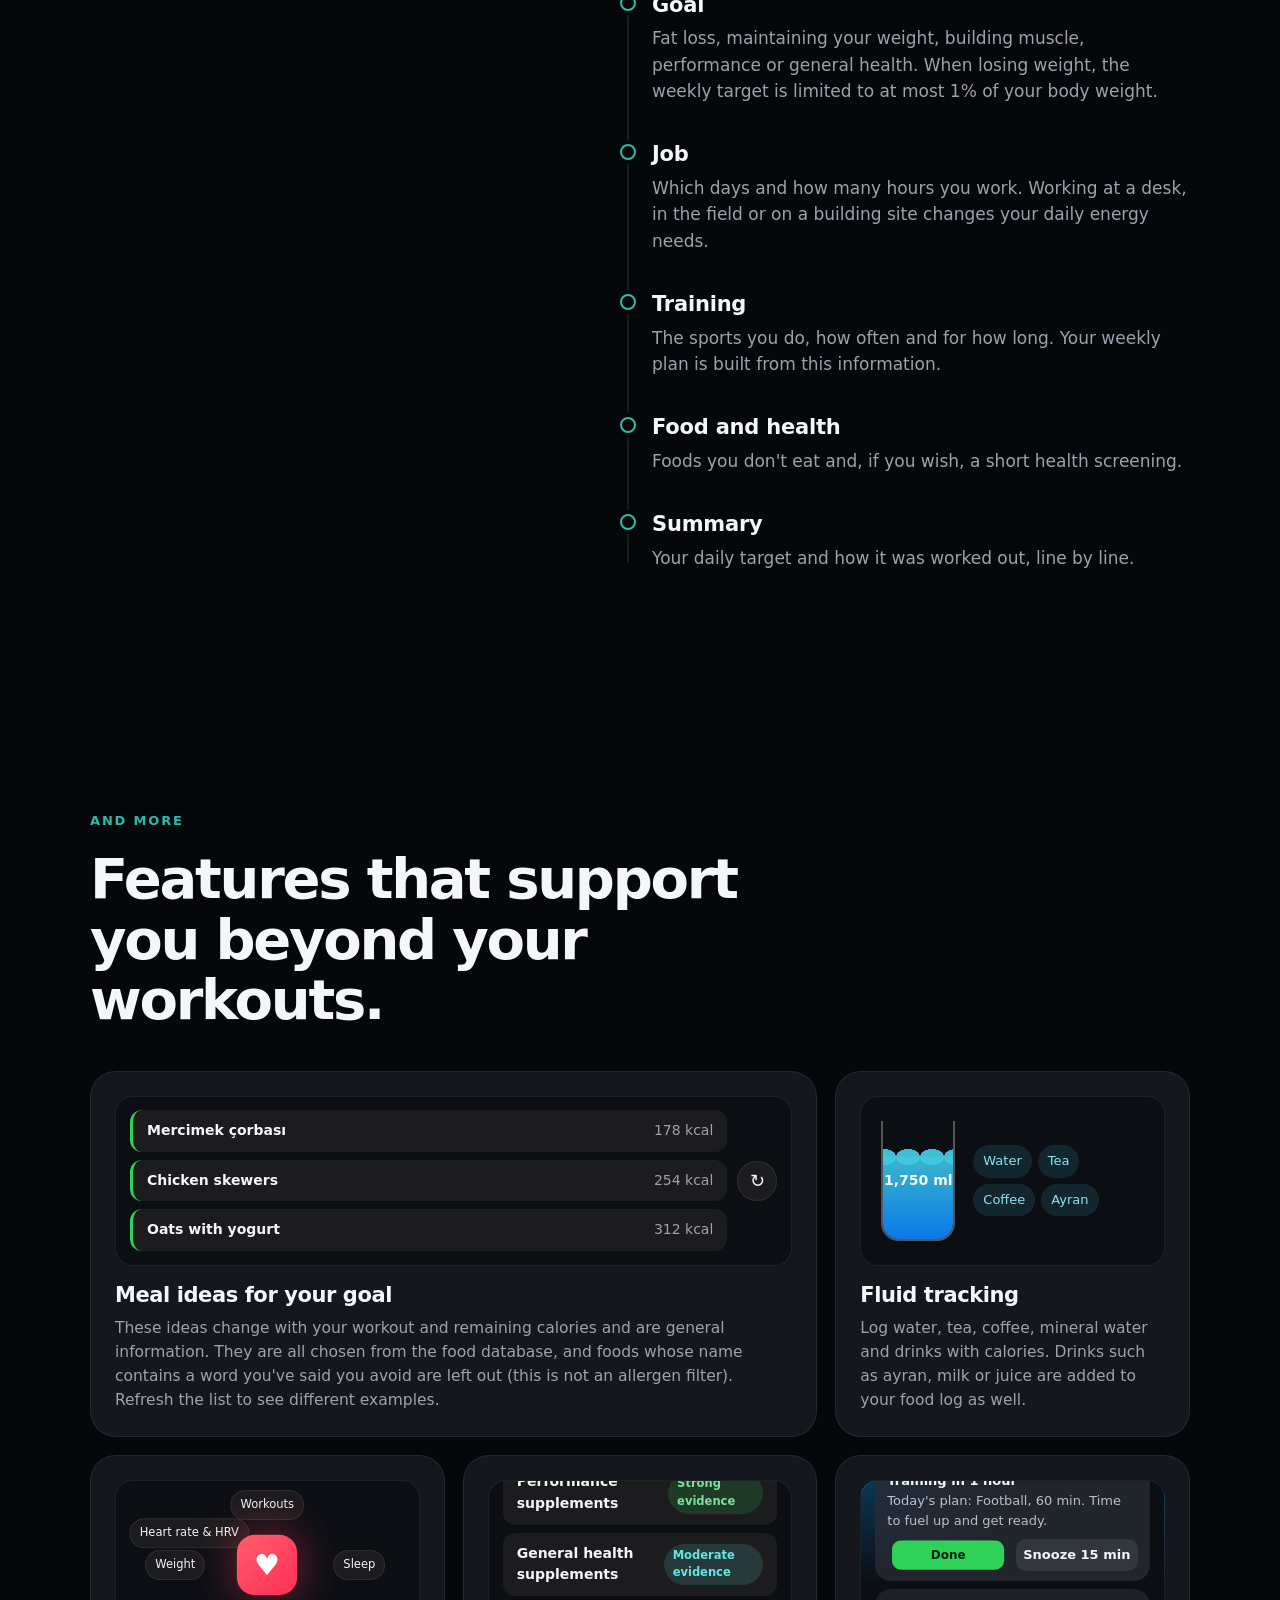
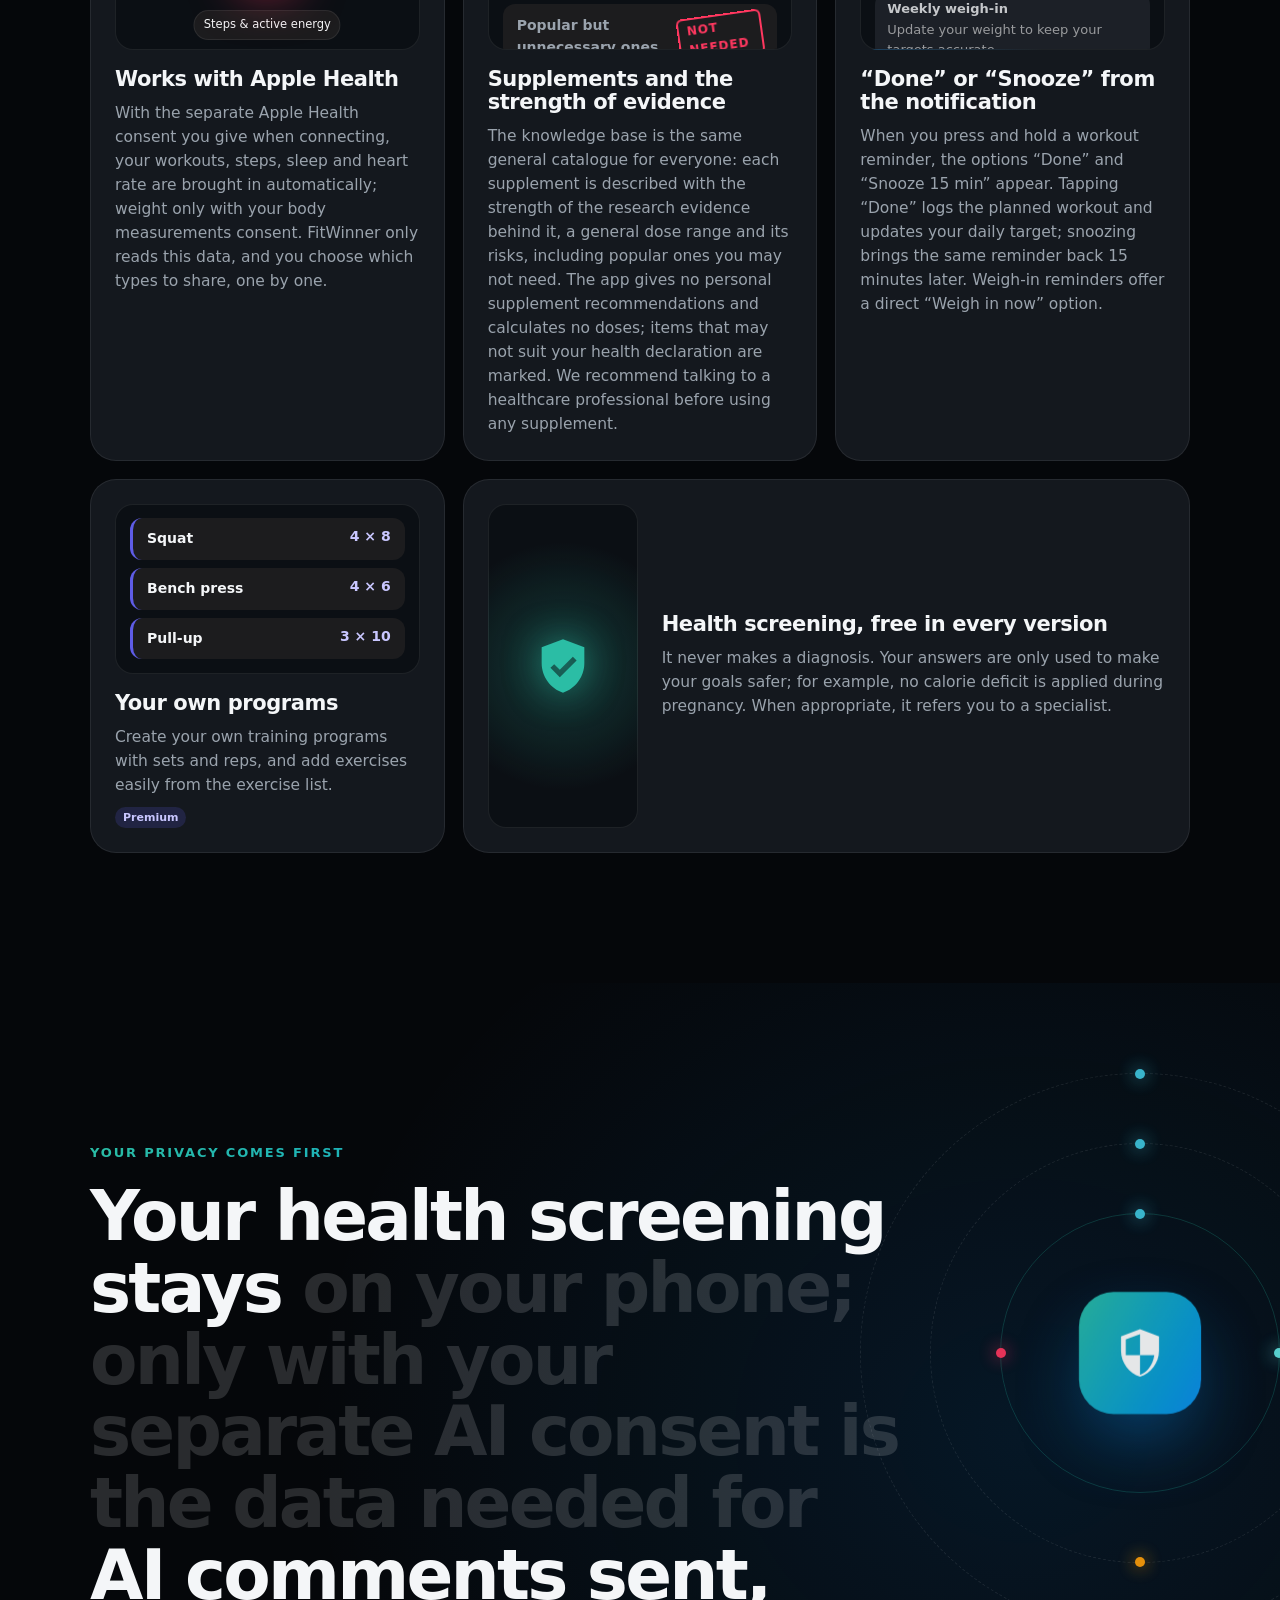
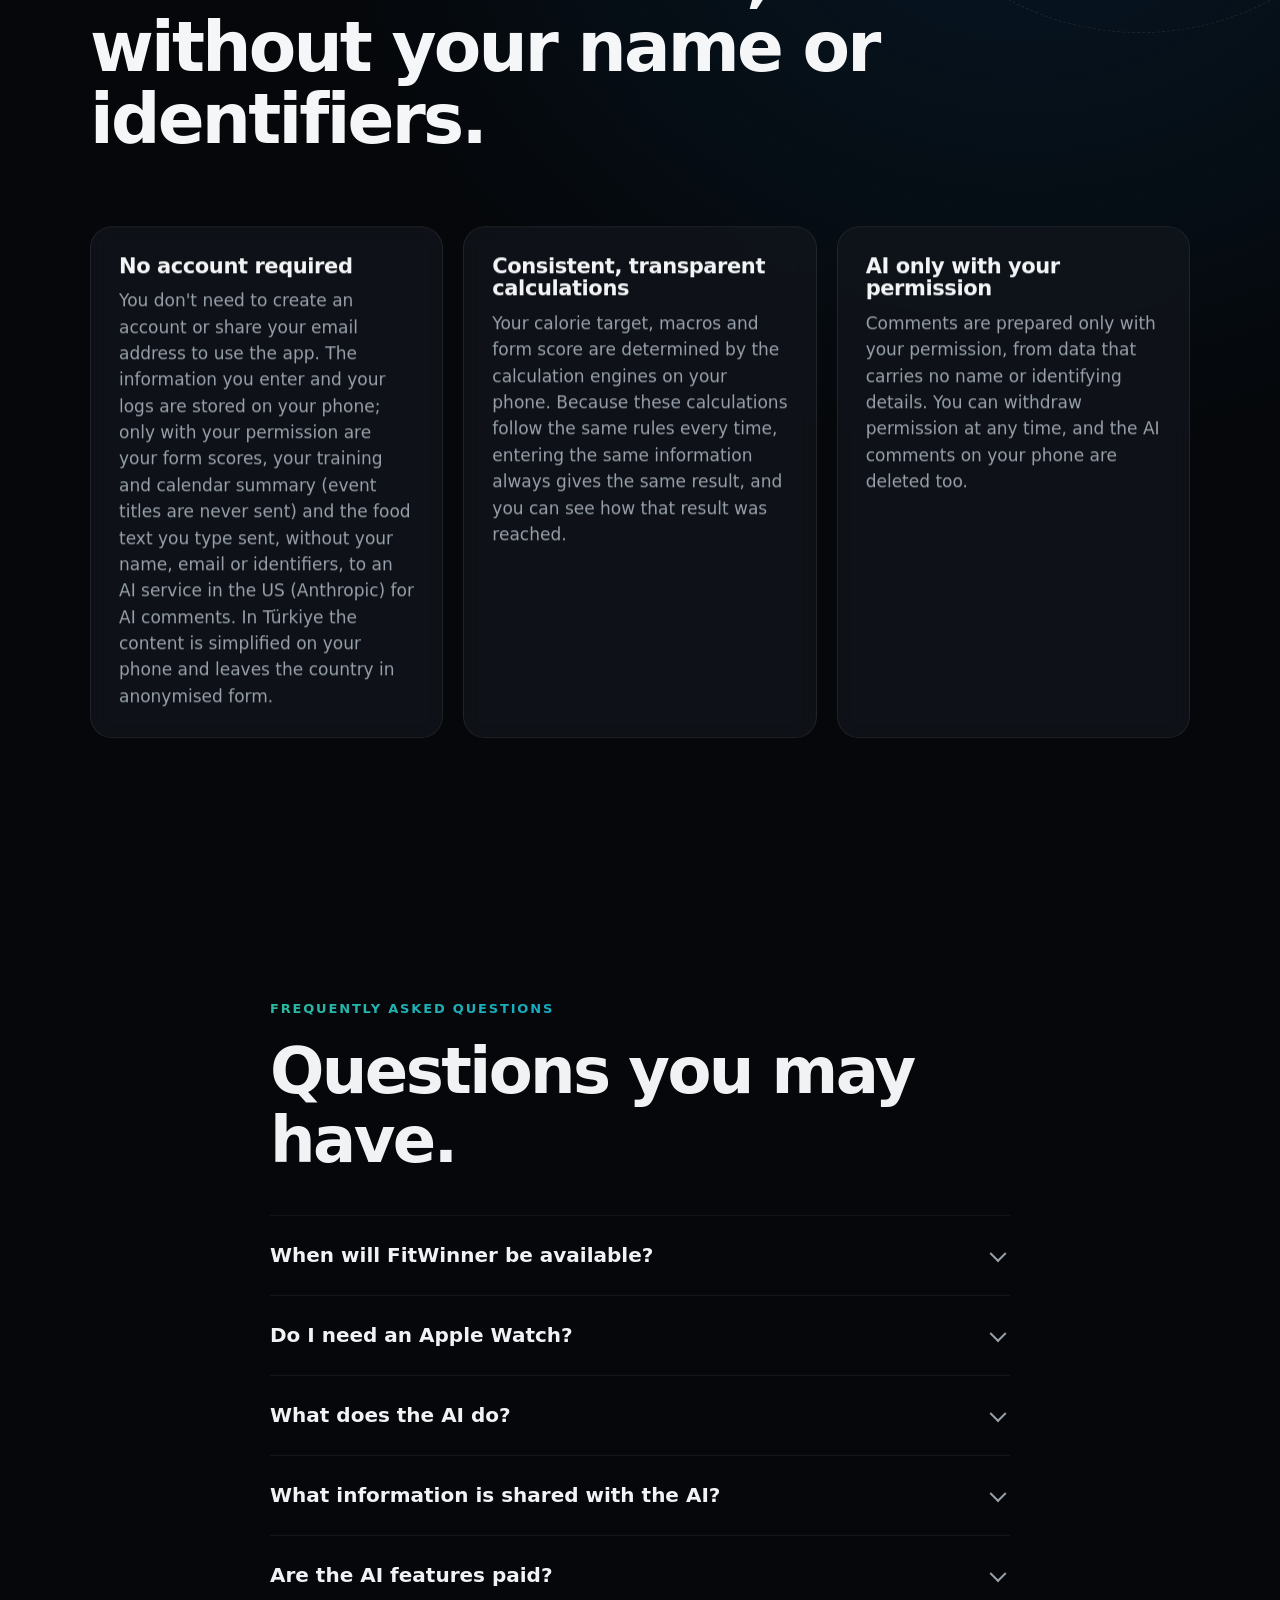
==== commit 06f5ff70: "Site metinleri yasal düzenlemelere uyduruldu (22–23 Kasım 2026) - Kaldırılan not alanı: 'notunda bel" ====
--- a/index.html
+++ b/index.html
@@ -37,7 +37,7 @@
 <script src="assets/vendor/ScrollTrigger.min.js" defer></script>
 <script src="assets/js/i18n.js?v=20261122a" defer></script>
 <script src="assets/js/site.js?v=20261122a" defer></script>
-<script type="application/ld+json" id="ld">{"@context":"https://schema.org","@graph":[{"@type":"Organization","@id":"https://fitwinner.app/#org","name":"EK Digital Technologies OÜ","email":"info@ekdigital.tech"},{"@type":"WebSite","@id":"https://fitwinner.app/#website","url":"https://fitwinner.app/","name":"FitWinner","inLanguage":["tr","en"],"publisher":{"@id":"https://fitwinner.app/#org"}},{"@type":"MobileApplication","@id":"https://fitwinner.app/#app","name":"FitWinner","url":"https://fitwinner.app/","description":"FitWinner; günlük kalori hedefini, antrenman planını ve form skorunu verilerinle telefonunda hesaplar. iPhone ve Apple Watch için. Yakında App Store'da.","operatingSystem":"iOS","applicationCategory":"HealthApplication","availableOnDevice":["iPhone","Apple Watch"],"image":"https://fitwinner.app/assets/img/icon-512.png","sameAs":["https://www.instagram.com/fitwinner.app/"],"offers":{"@type":"Offer","price":"0","priceCurrency":"TRY"},"publisher":{"@id":"https://fitwinner.app/#org"}},{"@type":"WebPage","@id":"https://fitwinner.app/#page","url":"https://fitwinner.app/","name":"FitWinner: Kalori takibi, antrenman ve toparlanma","inLanguage":"tr","isPartOf":{"@id":"https://fitwinner.app/#website"},"about":{"@id":"https://fitwinner.app/#app"}},{"@type":"FAQPage","@id":"https://fitwinner.app/#faq","inLanguage":"tr","isPartOf":{"@id":"https://fitwinner.app/#page"},"mainEntity":[{"@type":"Question","name":"FitWinner ne zaman yayınlanacak?","acceptedAnswer":{"@type":"Answer","text":"FitWinner şu anda kapalı beta testinde. App Store'da yayınlandığında bu sayfada duyuracağız."}},{"@type":"Question","name":"Apple Watch gerekli mi?","acceptedAnswer":{"@type":"Answer","text":"Hayır, gerekli değil. Kalori takibi, yemek kaydı ve antrenman planı saat olmadan da kullanılabilir. Apple Watch ya da Apple Sağlık'ı bağladığında dinlenme nabzın, HRV değerin ve uykun da form skoruna dahil edilir."}},{"@type":"Question","name":"Yapay zekâ ne yapar?","acceptedAnswer":{"@type":"Answer","text":"Yalnızca izin verdiğinde, form skorunu ve planını kısa notlarla yorumlar; veritabanında bulunmayan yemeklerin değerlerini de tahmin eder ve bunları “tahmini” olarak işaretler. Kalori hedefini, makrolarını ve form skorunu yapay zekâ hesaplamaz; bunlar telefonundaki hesaplamalardan gelir."}},{"@type":"Question","name":"Yapay zekâya hangi bilgilerim iletilir?","acceptedAnswer":{"@type":"Answer","text":"Adın, e-posta adresin ya da hesap bilgilerin iletilmez; uygulamada hesap zaten bulunmaz. Sağlık taraman ve check-in notun da gönderilmez. İzin verdiğinde, yorum için form skorların, antrenman ve takvim özetin ile yazdığın yemek metni gönderilir; Türkiye'de yalnızca kaba bir özet. İznini geri aldığında telefonundaki yapay zekâ yorumları da silinir."}},{"@type":"Question","name":"Yapay zekâ özellikleri ücretli mi?","acceptedAnswer":{"@type":"Answer","text":"Telefonda hazırlanan yorumlar ücretsizdir. Ayrıntılı yapay zekâ yorumu, plan açıklaması ve yemek tahmini Premium kapsamındadır; hepsi isteğe bağlıdır."}},{"@type":"Question","name":"Tıbbi tavsiye verir mi?","acceptedAnswer":{"@type":"Answer","text":"Hayır. FitWinner 18 yaş ve üzeri kullanıcılar içindir. Tıbbi bir cihaz değildir; teşhis koymaz ve tedavi önermez. Bir sağlık durumun varsa hedeflerini doktorunla konuşmanı öneririz."}},{"@type":"Question","name":"Hangi dillerde kullanılabilir?","acceptedAnswer":{"@type":"Answer","text":"Uygulama 12 dilde kullanılabilir: Türkçe, İngilizce, Almanca, Fransızca, Felemenkçe, İspanyolca, İtalyanca, Portekizce, Lehçe, Yunanca, Çekçe ve Estonca. Bu site şimdilik Türkçe ve İngilizce olarak hazırlanmıştır."}}]}]}</script>
+<script type="application/ld+json" id="ld">{"@context":"https://schema.org","@graph":[{"@type":"Organization","@id":"https://fitwinner.app/#org","name":"EK Digital Technologies OÜ","email":"info@ekdigital.tech"},{"@type":"WebSite","@id":"https://fitwinner.app/#website","url":"https://fitwinner.app/","name":"FitWinner","inLanguage":["tr","en"],"publisher":{"@id":"https://fitwinner.app/#org"}},{"@type":"MobileApplication","@id":"https://fitwinner.app/#app","name":"FitWinner","url":"https://fitwinner.app/","description":"FitWinner; günlük kalori hedefini, antrenman planını ve form skorunu verilerinle telefonunda hesaplar. iPhone ve Apple Watch için. Yakında App Store'da.","operatingSystem":"iOS","applicationCategory":"HealthApplication","availableOnDevice":["iPhone","Apple Watch"],"image":"https://fitwinner.app/assets/img/icon-512.png","sameAs":["https://www.instagram.com/fitwinner.app/"],"offers":{"@type":"Offer","price":"0","priceCurrency":"TRY"},"publisher":{"@id":"https://fitwinner.app/#org"}},{"@type":"WebPage","@id":"https://fitwinner.app/#page","url":"https://fitwinner.app/","name":"FitWinner: Kalori takibi, antrenman ve toparlanma","inLanguage":"tr","isPartOf":{"@id":"https://fitwinner.app/#website"},"about":{"@id":"https://fitwinner.app/#app"}},{"@type":"FAQPage","@id":"https://fitwinner.app/#faq","inLanguage":"tr","isPartOf":{"@id":"https://fitwinner.app/#page"},"mainEntity":[{"@type":"Question","name":"FitWinner ne zaman yayınlanacak?","acceptedAnswer":{"@type":"Answer","text":"FitWinner şu anda kapalı beta testinde. App Store'da yayınlandığında bu sayfada duyuracağız."}},{"@type":"Question","name":"Apple Watch gerekli mi?","acceptedAnswer":{"@type":"Answer","text":"Hayır, gerekli değil. Kalori takibi, yemek kaydı ve antrenman planı saat olmadan da kullanılabilir. Apple Sağlık'ı ayrı rızanla bağladığında dinlenme nabzın, HRV değerin ve uykun da form skoruna dahil edilir."}},{"@type":"Question","name":"Yapay zekâ ne yapar?","acceptedAnswer":{"@type":"Answer","text":"Yalnızca izin verdiğinde, form skorunu ve planını kısa notlarla yorumlar; veritabanında bulunmayan yemeklerin değerlerini de tahmin eder ve bunları “tahmini” olarak işaretler. Kalori hedefini, makrolarını ve form skorunu yapay zekâ hesaplamaz; bunlar telefonundaki hesaplamalardan gelir."}},{"@type":"Question","name":"Yapay zekâya hangi bilgilerim iletilir?","acceptedAnswer":{"@type":"Answer","text":"Adın, e-posta adresin ya da hesap bilgilerin iletilmez; uygulamada hesap zaten bulunmaz. Sağlık taraman da gönderilmez; check-in'de ve Koç'ta serbest metin alanı yoktur. İzin verdiğinde, yorum için form skorların, antrenman ve takvim özetin (etkinlik adları gönderilmez) ile yazdığın yemek metni gönderilir; Türkiye'de yalnızca kaba bir özet. İznini geri aldığında telefonundaki yapay zekâ yorumları da silinir."}},{"@type":"Question","name":"Yapay zekâ özellikleri ücretli mi?","acceptedAnswer":{"@type":"Answer","text":"Telefonda hazırlanan yorumlar ücretsizdir. Ayrıntılı yapay zekâ yorumu, plan açıklaması ve yemek tahmini Premium kapsamındadır; hepsi isteğe bağlıdır."}},{"@type":"Question","name":"Tıbbi tavsiye verir mi?","acceptedAnswer":{"@type":"Answer","text":"Hayır. FitWinner 18 yaş ve üzeri kullanıcılar içindir. Tıbbi bir cihaz değildir; teşhis koymaz ve tedavi önermez. Bir sağlık durumun varsa hedeflerini doktorunla konuşmanı öneririz."}},{"@type":"Question","name":"Hangi dillerde kullanılabilir?","acceptedAnswer":{"@type":"Answer","text":"Uygulama 12 dilde kullanılabilir: Türkçe, İngilizce, Almanca, Fransızca, Felemenkçe, İspanyolca, İtalyanca, Portekizce, Lehçe, Yunanca, Çekçe ve Estonca. Bu site şimdilik Türkçe ve İngilizce olarak hazırlanmıştır."}}]}]}</script>
 </head>
 <body>
 <a class="skip" href="#main" data-i18n="skip">İçeriğe geç</a>
@@ -168,7 +168,7 @@
     <header class="sec-head sports-head" data-reveal>
       <p class="eyebrow" data-i18n="sx.eyebrow">Futboldan yogaya</p>
       <h2 id="sports-title" data-i18n="sx.title">Yaptığın her antrenman, o günkü kalori hedefine eklenir.</h2>
-      <p class="sec-lede" data-i18n="sx.lede">Futbol, koşu, yoga ya da salonda yaptığın bir antrenman fark etmeksizin, tamamladığın ya da takvimine eklediğin her seans o günün kalori hedefini günceller. Böylece antrenman yaptığın günlerde vücudunun ihtiyaç duyduğu enerjiyi, dinlendiğin günlerde ise daha dengeli bir hedefi görürsün. Bildirimleri açtığında uygulama antrenman saatine göre şu hatırlatmaları gönderir: seanstan yaklaşık iki saat önce karbonhidrat ağırlıklı, düşük yağlı bir öğün fikri; seçtiğin süre kadar önce o günkü planını hatırlatan bir bildirim; 60 dakikayı aşan seanslarda sıvı ve elektrolit hatırlatması; seans sonrasında protein ve karbonhidrat içeren bir toparlanma öğünü ve maçtan önceki akşam karbonhidrat yükleme hatırlatması. Bu bildirimlerdeki gram miktarları kilona göre hesaplanır.</p>
+      <p class="sec-lede" data-i18n="sx.lede">Futbol, koşu, yoga ya da salonda yaptığın bir antrenman fark etmeksizin, tamamladığın ya da takvimine eklediğin her seans o günün kalori hedefini günceller. Böylece antrenman yaptığın günlerde vücudunun ihtiyaç duyduğu enerjiyi, dinlendiğin günlerde ise daha dengeli bir hedefi görürsün. Bildirimleri açtığında uygulama antrenman saatine göre şu hatırlatmaları gönderir: seanstan yaklaşık iki saat önce karbonhidrat ağırlıklı, düşük yağlı bir öğün fikri; seçtiğin süre kadar önce o günkü planını hatırlatan bir bildirim; 60 dakikayı aşan seanslarda sıvı ve elektrolit hatırlatması; seans sonrasında protein ve karbonhidrat içeren bir toparlanma öğünü ve maçtan önceki akşam karbonhidrat yükleme hatırlatması. Vücut ölçüleri rızan varsa bu bildirimlerdeki gram miktarları kilona göre hesaplanır; koruyucu modda ve bazı sağlık beyanlarında gramlı öneri gösterilmez.</p>
     </header>
 
     <div class="sx-grid">
@@ -240,8 +240,8 @@
         <li data-i18n="ai.l1">Kalori hedefin, makroların, form skorun ve güvenlik sınırların telefonundaki hesap motorlarıyla hesaplanır; yapay zekâ bu sayıları değiştirmez, yalnızca yorumlar. Veritabanında bulunmayan bir yemeğin değerlerini ise yapay zekâ tahmin eder; bunlar “tahmini” olarak işaretlenir ve kaydetmeden önce onaylarsın.</li>
         <li data-i18n="ai.l4">Elindeki bilgiler bir sonuca varmak için yeterli olmadığında bunu açıkça belirtir; uygulama da yorumun kesin olmadığını sana ayrıca gösterir.</li>
         <li data-i18n="ai.l5">Kaynak uydurmaz, belirli çalışmaların adını vermez ve bir bilgiyi, bilimsel kanıtların desteklediğinden daha güçlü bir şekilde sunmaz.</li>
-        <li data-i18n="ai.l3">Yazdığı her metin sana ulaşmadan önce otomatik bir güvenlik kontrolünden geçer; tıbbi öneri ya da kalori, diyet ve kilo dili içeren metin gösterilmez. Notunda klinik bir belirti ya da ilaç geçerse yorum hiç istenmez ve telefonun seni bir doktora danışmaya yönlendirir.</li>
-        <li data-i18n="ai.l6">Adın, e-posta adresin ve kimliklerin yapay zekâya iletilmez; sağlık taraman ve check-in notun telefonundan hiç çıkmaz. Yapay zekâ yalnızca sen izin verdiğinde, yorum için gereken bilgilerle çalışır: form skorların, antrenman ve takvim özetin ve yazdığın yemek metni. Türkiye'de bunların yerine yalnızca kaba bir özet gider.</li>
+        <li data-i18n="ai.l3">Yazdığı her metin sana ulaşmadan önce otomatik bir güvenlik kontrolünden geçer; tıbbi öneri ya da kalori, diyet ve kilo dili içeren metin gösterilmez.</li>
+        <li data-i18n="ai.l6">Adın, e-posta adresin ve kimliklerin yapay zekâya iletilmez; sağlık taraman telefonundan hiç çıkmaz ve günlük check-in'de serbest metin alanı yoktur. Yapay zekâ yalnızca sen izin verdiğinde, yorum için gereken bilgilerle çalışır: form skorların, antrenman ve takvim özetin (etkinlik adları gönderilmez) ve yazdığın yemek metni. Türkiye'de bunların yerine yalnızca kaba bir özet gider.</li>
       </ul>
       <div class="ai-tiers">
         <span class="tier free" data-i18n="ai.free">Telefondaki yorumlar · ücretsiz</span>
@@ -276,7 +276,7 @@
       <span data-i18n="ch.1">Bugün kaç kalorim kaldı?</span><span data-i18n="ch.2">Formum nasıl, bugün antrenman yapmalı mıyım?</span><span data-i18n="ch.3">Sıradaki seansım ne?</span><span data-i18n="ch.4">Bugün ne kadar su içtim?</span><span data-i18n="ch.5">Haftam nasıl gidiyor?</span>
     </div></div>
     <div class="cr-row" data-dir="1"><div class="cr-track">
-      <span data-i18n="ch.6">Şimdi ne yemeliyim?</span><span data-i18n="ch.7">Uykum nasıldı?</span><span data-i18n="ch.8">Bugün makrolarım nasıl?</span><span data-i18n="ch.9">Kilom nasıl gidiyor?</span><span data-i18n="ch.10">Hangi takviyeler bana uygun?</span>
+      <span data-i18n="ch.6">Şimdi ne yemeliyim?</span><span data-i18n="ch.7">Uykum nasıldı?</span><span data-i18n="ch.8">Bugün makrolarım nasıl?</span><span data-i18n="ch.9">Kilom nasıl gidiyor?</span><span data-i18n="ch.10">Takviyeler hakkında bilgi</span>
     </div></div>
   </div>
   <div class="wrap coach-inner">
@@ -293,7 +293,7 @@
     <div class="coach-copy" data-reveal>
       <p class="eyebrow" data-i18n="co.eyebrow">Koç</p>
       <h2 id="coach-title" data-i18n="co.title">Merak ettiklerini Koç'a sorabilirsin.</h2>
-      <p class="sec-lede" data-i18n="co.lede">Koç, gününün nasıl geçtiğini özetler; kalan kalorini, uykunu, sıradaki antrenmanını ya da haftanın genel gidişatını sorduğunda kendi verilerine dayanarak yanıt verir. İçtiğin suyu ve yediklerini sohbetten ayrılmadan kaydedebilirsin. Koç'un yanıtları internete gönderilmeden, doğrudan telefonunda hazırlanır.</p>
+      <p class="sec-lede" data-i18n="co.lede">Koç'a hazır soru düğmeleriyle sorarsın; serbest yazı alanı yoktur. Koç, gününün nasıl geçtiğini özetler; kalan kalorini, uykunu, sıradaki antrenmanını ya da haftanın genel gidişatını sorduğunda kendi verilerine dayanarak yanıt verir. İçtiğin suyu ve yediklerini sohbetten ayrılmadan kaydedebilirsin. Koç'un yanıtları internete gönderilmeden, doğrudan telefonunda hazırlanır.</p>
     </div>
   </div>
 </section>
@@ -372,7 +372,7 @@
           <div class="step-text">
             <span class="step-n">03</span>
             <h3 data-i18n="s3.t">Toparlanma ve form skoru</h3>
-            <p data-i18n="s3.p">Her gün kısa bir kayıtla uyku süreni ve kaliteni, yorgunluğunu, kas ağrını ve stres düzeyini işaretlersin; Apple Watch bağlıysa dinlenme nabzın ve HRV değerin de hesaba katılır. Bugünkü değerlerin başkalarıyla değil, son 28 gündeki kendi değerlerinle karşılaştırılır; antrenman yükünün son bir haftadaki dengesi de küçük bir payla eklenir ve sonuç 0 ile 100 arasında bir form skoruna dönüşür. İlk skor en az yedi günlük kayıttan sonra oluşur ve ilk iki hafta boyunca daha düşük güvenle gösterilir. Skorun düşük olduğu günlerde o günün antrenmanı hafifletilir.</p>
+            <p data-i18n="s3.p">Her gün kısa bir kayıtla uyku süreni ve kaliteni, yorgunluğunu, kas ağrını ve stres düzeyini işaretlersin; Apple Sağlık'ı ayrı rızanla bağladıysan dinlenme nabzın ve HRV değerin de hesaba katılır. Bugünkü değerlerin başkalarıyla değil, son 28 gündeki kendi değerlerinle karşılaştırılır; antrenman yükünün son bir haftadaki dengesi de küçük bir payla eklenir ve sonuç 0 ile 100 arasında bir form skoruna dönüşür. İlk skor en az yedi günlük kayıttan sonra oluşur ve ilk iki hafta boyunca daha düşük güvenle gösterilir. Skorun düşük olduğu günlerde o günün antrenmanı hafifletilir.</p>
           </div>
           <div class="mini-phone" aria-hidden="true">
             <div class="scr scr-form">
@@ -427,9 +427,9 @@
       <p class="sec-lede" data-i18n="su.lede">Kurulum sırasında paylaştığın her bilgi, günlük hedefinin hesaplanmasında kullanılır ve hiçbiri bir hesaba bağlanmaz. Son adımda, hedefinin hangi bilgilerden ve nasıl oluştuğunu özet ekranında satır satır görebilirsin.</p>
     </header>
     <ol class="track">
-      <li><i class="tk-dot"></i><b data-i18n="su.1t">Temel bilgiler</b><span data-i18n="su.1p">Doğum yılın ve biyolojik cinsiyetin. Uygulama 18 yaş ve üzeri kullanıcılar içindir.</span></li>
-      <li><i class="tk-dot"></i><b data-i18n="su.2t">Gizlilik ve izinler</b><span data-i18n="su.2p">Kullanım şartlarını onaylarsın. Sağlık verisi ve yapay zekâ için ayrı ayrı izin verebilir ya da vermemeyi seçebilirsin. Bu tercihleri daha sonra Profil'den değiştirebilirsin.</span></li>
-      <li><i class="tk-dot"></i><b data-i18n="su.3t">Vücut</b><span data-i18n="su.3p">Boyun ve kilon; kg/cm ya da lb/ft-in olarak.</span></li>
+      <li><i class="tk-dot"></i><b data-i18n="su.1t">Temel bilgiler</b><span data-i18n="su.1p">Doğum yılın; önceden seçili gelmez. Uygulama 18 yaş ve üzeri kullanıcılar içindir.</span></li>
+      <li><i class="tk-dot"></i><b data-i18n="su.2t">Gizlilik ve izinler</b><span data-i18n="su.2p">Belgeleri okuyup kullanım şartlarını onaylarsın. Sağlık taraması, vücut ölçüleri, günlük iyilik hâli anketi ve yapay zekâ için ayrı ayrı izin verebilir ya da vermemeyi seçebilirsin; kutular işaretsiz gelir. Apple Sağlık izni, bağlanırken ayrıca sorulur. Bu tercihleri daha sonra Profil'den değiştirebilirsin.</span></li>
+      <li><i class="tk-dot"></i><b data-i18n="su.3t">Vücut</b><span data-i18n="su.3p">Vücut ölçüleri rızan varsa biyolojik cinsiyetin, boyun ve kilon (kg/cm ya da lb/ft-in); yoksa günlük kalori hedefini kendin girersin.</span></li>
       <li><i class="tk-dot"></i><b data-i18n="su.4t">Hedef</b><span data-i18n="su.4p">Yağ kaybı, kilonu korumak, kas kazanmak, performans ya da genel sağlık. Kilo verirken haftalık hedef, vücut ağırlığının en fazla %1'i olacak şekilde sınırlanır.</span></li>
       <li><i class="tk-dot"></i><b data-i18n="su.5t">Meslek</b><span data-i18n="su.5p">Hangi günler ve kaç saat çalıştığın. Masa başında, sahada ya da inşaatta çalışmak günlük enerji ihtiyacını değiştirir.</span></li>
       <li><i class="tk-dot"></i><b data-i18n="su.6t">Antrenman</b><span data-i18n="su.6p">Yaptığın sporlar, haftada kaç kez ve ne kadar süreyle. Haftalık planın bu bilgilerle oluşturulur.</span></li>
@@ -456,7 +456,7 @@
           <button type="button" class="refresh" tabindex="-1">↻</button>
         </div>
         <h3 data-i18n="mo.m.t">Hedefine göre yemek fikirleri</h3>
-        <p data-i18n="mo.m.p">Bu fikirler antrenmanına ve kalan kalorine göre değişir ve genel bilgi niteliğindedir. Hepsi besin veritabanından seçilir; yemediğini belirttiğin yiyecekler listeye gelmez. Listeyi yenileyerek farklı örnekler görebilirsin.</p>
+        <p data-i18n="mo.m.p">Bu fikirler antrenmanına ve kalan kalorine göre değişir ve genel bilgi niteliğindedir. Hepsi besin veritabanından seçilir; adında, kaçındığını yazdığın bir sözcük geçen yiyecekler listeye gelmez (bu bir alerjen süzgeci değildir). Listeyi yenileyerek farklı örnekler görebilirsin.</p>
       </article>
 
       <article class="bx bx-fluid" data-reveal>
@@ -478,7 +478,7 @@
           <span class="hk" style="--a:-148deg" data-i18n="mo.h4">Nabız ve HRV</span>
         </div>
         <h3 data-i18n="mo.h.t">Apple Sağlık ile çalışır</h3>
-        <p data-i18n="mo.h.p">İzin verdiğinde antrenman, adım, uyku, nabız ve kilo bilgilerin kendiliğinden aktarılır. FitWinner bu verileri yalnızca okur; hangilerini paylaşacağını tek tek sen seçersin.</p>
+        <p data-i18n="mo.h.p">Bağlanırken ayrı Apple Sağlık rızanla antrenman, adım, uyku ve nabız bilgilerin kendiliğinden aktarılır; kilo yalnız vücut ölçüleri rızan varsa alınır. FitWinner bu verileri yalnızca okur; hangilerini paylaşacağını tek tek sen seçersin.</p>
       </article>
 
       <article class="bx bx-kb" data-reveal>
@@ -488,7 +488,7 @@
           <div class="sup no"><b data-i18n="mo.k3">Popüler ama gereksiz olanlar</b><span class="stamp" data-i18n="mo.no">Gerek yok</span></div>
         </div>
         <h3 data-i18n="mo.k.t">Takviyeler ve kanıt düzeyi</h3>
-        <p data-i18n="mo.k.p">Bilgi bankasında her takviye, arkasındaki araştırma kanıtının gücüyle birlikte anlatılır; hangilerinin hedefinle ilgili olabileceğini ve hangilerine ihtiyaç duymayabileceğini görebilirsin. Sağlık durumuna uygun olmayanlar listede yer almaz. Herhangi bir takviyeyi kullanmadan önce bir sağlık uzmanına danışmanı öneririz.</p>
+        <p data-i18n="mo.k.p">Bilgi bankası herkes için aynı genel katalogdur: her takviye, arkasındaki araştırma kanıtının gücü, genel doz aralığı ve riskleriyle anlatılır; popüler ama gereksiz olanlar da yer alır. Uygulama sana kişisel takviye önermez ve doz hesaplamaz; sağlık beyanına göre uygun olmayabilecekler işaretlenir. Herhangi bir takviyeyi kullanmadan önce bir sağlık uzmanına danışmanı öneririz.</p>
       </article>
 
       <article class="bx bx-notif" data-reveal>
@@ -536,11 +536,11 @@
   </div>
   <div class="wrap">
     <p class="eyebrow" data-reveal data-i18n="pv.eyebrow">Gizliliğin önceliğimiz</p>
-    <h2 id="privacy-title" class="statement" data-words data-i18n="pv.title">Sağlık taraman ve notların telefonunda kalır; yalnızca ayrı yapay zekâ rızanla, adın ve kimliklerin olmadan, yorum için gereken veriler gönderilir.</h2>
+    <h2 id="privacy-title" class="statement" data-words data-i18n="pv.title">Sağlık taraman telefonunda kalır; yalnızca ayrı yapay zekâ rızanla, adın ve kimliklerin olmadan, yorum için gereken veriler gönderilir.</h2>
     <div class="pv-grid">
       <div class="pv" data-reveal>
         <h3 data-i18n="pv.a.t">Hesap gerekmez</h3>
-        <p data-i18n="pv.a.p">Uygulamayı kullanmak için hesap açman ya da e-posta adresini paylaşman gerekmez. Girdiğin bilgiler ve kayıtların telefonunda saklanır; yapay zekâ yorumu için yalnızca sen izin verdiğinde form skorların, antrenman ve takvim özetin ile yazdığın yemek metni, adın, e-postan ve kimliklerin olmadan ABD’deki bir yapay zekâ hizmetine (Anthropic) gönderilir. Türkiye'de içerik telefonunda sadeleştirilir ve yurt dışına anonim çıkar.</p>
+        <p data-i18n="pv.a.p">Uygulamayı kullanmak için hesap açman ya da e-posta adresini paylaşman gerekmez. Girdiğin bilgiler ve kayıtların telefonunda saklanır; yapay zekâ yorumu için yalnızca sen izin verdiğinde form skorların, antrenman ve takvim özetin (etkinlik adları gönderilmez) ile yazdığın yemek metni, adın, e-postan ve kimliklerin olmadan ABD’deki bir yapay zekâ hizmetine (Anthropic) gönderilir. Türkiye'de içerik telefonunda sadeleştirilir ve yurt dışına anonim çıkar.</p>
       </div>
       <div class="pv" data-reveal>
         <h3 data-i18n="pv.b.t">Tutarlı ve şeffaf hesaplama</h3>
@@ -568,7 +568,7 @@
       </details>
       <details>
         <summary data-i18n="q2">Apple Watch gerekli mi?</summary>
-        <p data-i18n="a2">Hayır, gerekli değil. Kalori takibi, yemek kaydı ve antrenman planı saat olmadan da kullanılabilir. Apple Watch ya da Apple Sağlık'ı bağladığında dinlenme nabzın, HRV değerin ve uykun da form skoruna dahil edilir.</p>
+        <p data-i18n="a2">Hayır, gerekli değil. Kalori takibi, yemek kaydı ve antrenman planı saat olmadan da kullanılabilir. Apple Sağlık'ı ayrı rızanla bağladığında dinlenme nabzın, HRV değerin ve uykun da form skoruna dahil edilir.</p>
       </details>
       <details>
         <summary data-i18n="q3">Yapay zekâ ne yapar?</summary>
@@ -576,7 +576,7 @@
       </details>
       <details>
         <summary data-i18n="q6">Yapay zekâya hangi bilgilerim iletilir?</summary>
-        <p data-i18n="a6">Adın, e-posta adresin ya da hesap bilgilerin iletilmez; uygulamada hesap zaten bulunmaz. Sağlık taraman ve check-in notun da gönderilmez. İzin verdiğinde, yorum için form skorların, antrenman ve takvim özetin ile yazdığın yemek metni gönderilir; Türkiye'de yalnızca kaba bir özet. İznini geri aldığında telefonundaki yapay zekâ yorumları da silinir.</p>
+        <p data-i18n="a6">Adın, e-posta adresin ya da hesap bilgilerin iletilmez; uygulamada hesap zaten bulunmaz. Sağlık taraman da gönderilmez; check-in'de ve Koç'ta serbest metin alanı yoktur. İzin verdiğinde, yorum için form skorların, antrenman ve takvim özetin (etkinlik adları gönderilmez) ile yazdığın yemek metni gönderilir; Türkiye'de yalnızca kaba bir özet. İznini geri aldığında telefonundaki yapay zekâ yorumları da silinir.</p>
       </details>
       <details>
         <summary data-i18n="q7">Yapay zekâ özellikleri ücretli mi?</summary>
